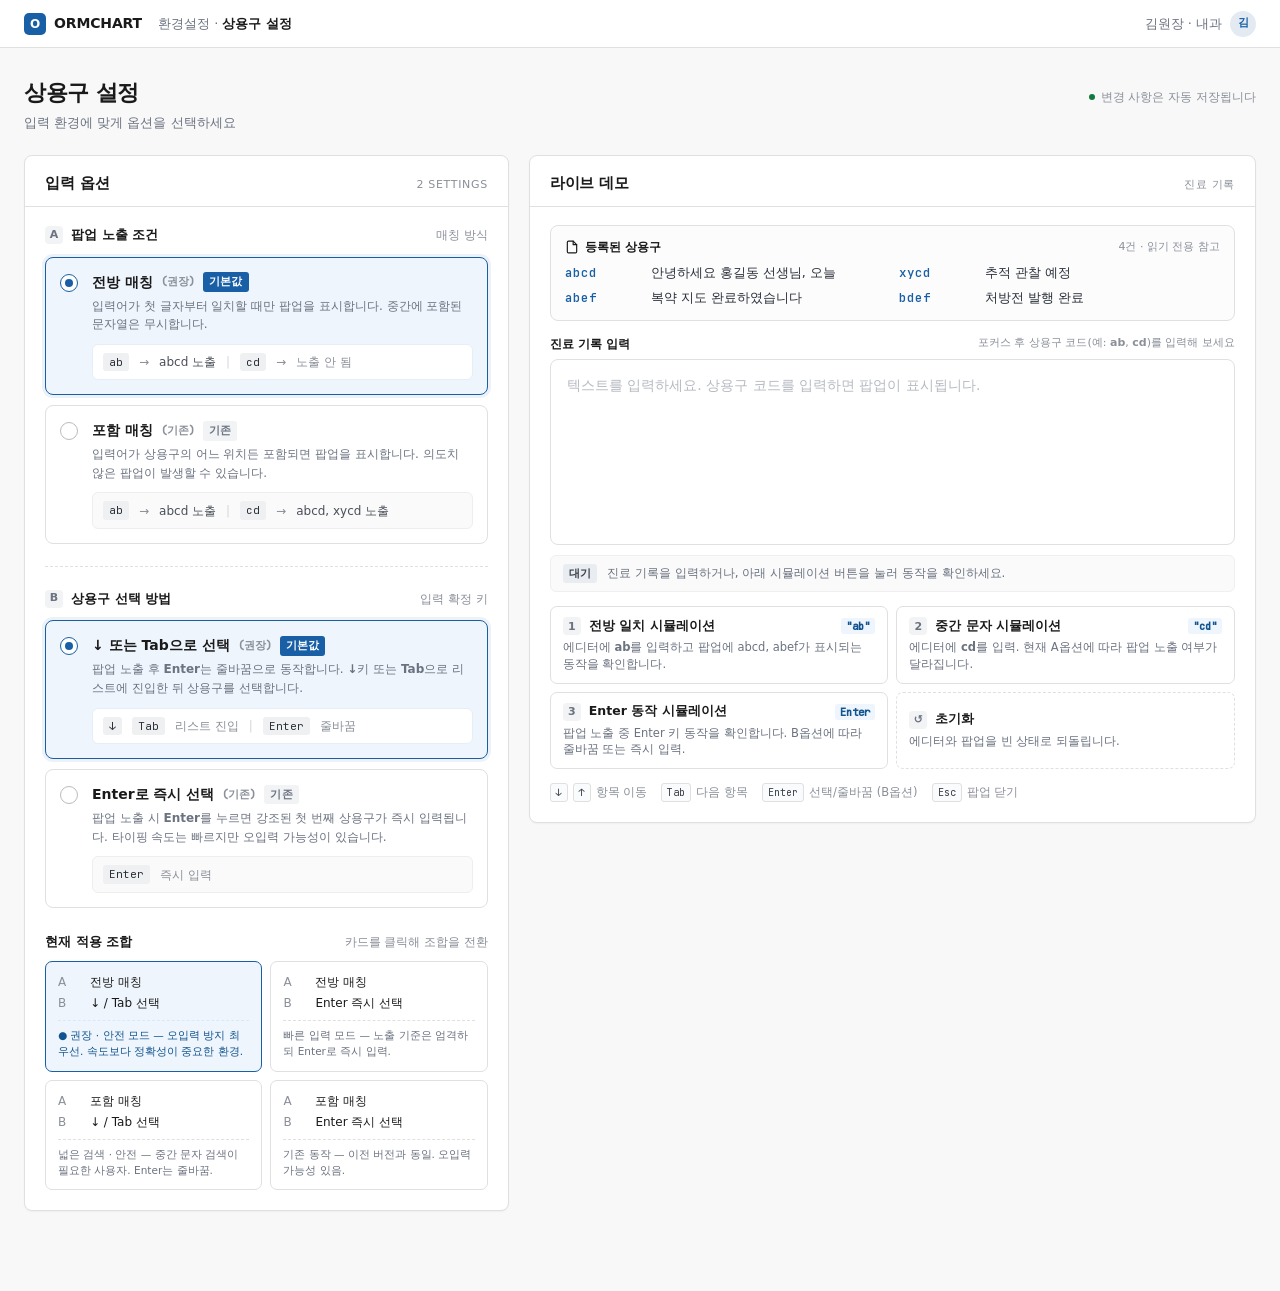
==== index.html @ 5c34e9b5 "Add files via upload" ====
<!DOCTYPE html>
<html>
<head>
  <meta charset="utf-8">
  <title>상용구 설정 · ORMCHART</title>
  <style>
    * { margin: 0; padding: 0; box-sizing: border-box; }
    body { background: #F8F8F8; display: flex; align-items: center; justify-content: center; min-height: 100vh; font-family: -apple-system, BlinkMacSystemFont, sans-serif; }
    #__bundler_loading { position: fixed; bottom: 20px; right: 20px; font: 13px/1.4 -apple-system, BlinkMacSystemFont, sans-serif; color: #666; background: #fff; padding: 8px 14px; border-radius: 8px; box-shadow: 0 1px 4px rgba(0,0,0,0.12); z-index: 10000; }
    #__bundler_thumbnail { position: fixed; inset: 0; width: 100%; height: 100%; display: flex; align-items: center; justify-content: center; background: #F8F8F8; z-index: 9999; }
    #__bundler_thumbnail svg { width: 100%; height: 100%; object-fit: contain; }
    #__bundler_placeholder { color: #999; font-size: 14px; }
  </style>
  <noscript>
    <style>#__bundler_loading { display: none; }</style>
    <div style="position:fixed;bottom:12px;left:12px;font:13px/1.4 -apple-system,BlinkMacSystemFont,sans-serif;color:#999;background:rgba(255,255,255,0.9);padding:6px 12px;border-radius:6px;box-shadow:0 1px 4px rgba(0,0,0,0.08);z-index:10000;">
      This page requires JavaScript to display.
    </div>
  </noscript>
</head>
<body>
  <div id="__bundler_thumbnail">
  <svg viewBox="0 0 1200 800" xmlns="http://www.w3.org/2000/svg">
    <rect width="1200" height="800" fill="#F8F8F8"></rect>
    <rect x="120" y="160" width="420" height="480" rx="16" fill="#FFFFFF" stroke="#E0E0E0" stroke-width="2"></rect>
    <rect x="160" y="210" width="340" height="52" rx="8" fill="#EEF5FC" stroke="#185FA5" stroke-width="2"></rect>
    <circle cx="190" cy="236" r="8" fill="#185FA5"></circle>
    <rect x="215" y="224" width="140" height="10" rx="4" fill="#185FA5"></rect>
    <rect x="215" y="244" width="220" height="8" rx="4" fill="#B6CFEA"></rect>
    <rect x="160" y="280" width="340" height="52" rx="8" fill="#FFFFFF" stroke="#E0E0E0" stroke-width="2"></rect>
    <circle cx="190" cy="306" r="8" fill="none" stroke="#BBBBBB" stroke-width="2"></circle>
    <rect x="215" y="294" width="140" height="10" rx="4" fill="#1A1A1A"></rect>
    <rect x="215" y="314" width="200" height="8" rx="4" fill="#CCCCCC"></rect>
    <rect x="160" y="380" width="340" height="52" rx="8" fill="#EEF5FC" stroke="#185FA5" stroke-width="2"></rect>
    <circle cx="190" cy="406" r="8" fill="#185FA5"></circle>
    <rect x="215" y="394" width="160" height="10" rx="4" fill="#185FA5"></rect>
    <rect x="215" y="414" width="220" height="8" rx="4" fill="#B6CFEA"></rect>
    <rect x="660" y="160" width="420" height="480" rx="16" fill="#FFFFFF" stroke="#E0E0E0" stroke-width="2"></rect>
    <rect x="700" y="210" width="340" height="180" rx="8" fill="#FCFCFD" stroke="#E0E0E0" stroke-width="2"></rect>
    <rect x="720" y="236" width="60" height="14" rx="3" fill="#185FA5"></rect>
    <rect x="720" y="262" width="80" height="14" rx="3" fill="#185FA5"></rect>
    <rect x="820" y="236" width="180" height="10" rx="3" fill="#2A2F38"></rect>
    <rect x="820" y="262" width="160" height="10" rx="3" fill="#2A2F38"></rect>
    <rect x="720" y="306" width="300" height="60" rx="6" fill="#FFFFFF" stroke="#E0E0E0"></rect>
    <rect x="730" y="320" width="40" height="12" rx="3" fill="#DBE9F7"></rect>
    <rect x="780" y="322" width="180" height="8" rx="3" fill="#2A2F38"></rect>
    <rect x="730" y="344" width="40" height="12" rx="3" fill="#EEF0F2"></rect>
    <rect x="780" y="346" width="160" height="8" rx="3" fill="#6B7280"></rect>
    <rect x="700" y="410" width="340" height="140" rx="8" fill="#FFFFFF" stroke="#185FA5" stroke-width="2"></rect>
    <rect x="720" y="436" width="220" height="10" rx="3" fill="#1A1A1A"></rect>
    <rect x="720" y="460" width="180" height="8" rx="3" fill="#6B7280"></rect>
    <text x="600" y="90" text-anchor="middle" font-family="sans-serif" font-size="34" font-weight="700" fill="#1A1A1A">상용구 설정</text>
    <text x="600" y="122" text-anchor="middle" font-family="sans-serif" font-size="18" fill="#6B7280">입력 환경에 맞게 옵션을 선택하세요</text>
  </svg>
</div>
  <div id="__bundler_loading">Unpacking...</div>

  <script>
    
document.addEventListener('DOMContentLoaded', async function() {
  const loading = document.getElementById('__bundler_loading');
  function setStatus(msg) { if (loading) loading.textContent = msg; }

  // Error sink persists across replaceWith since it's on window, not the DOM.
  window.addEventListener('error', function(e) {
    var p = document.body || document.documentElement;
    var d = document.getElementById('__bundler_err') || p.appendChild(document.createElement('div'));
    d.id = '__bundler_err';
    d.style.cssText = 'position:fixed;bottom:12px;left:12px;right:12px;font:12px/1.4 ui-monospace,monospace;background:#2a1215;color:#ff8a80;padding:10px 14px;border-radius:8px;border:1px solid #5c2b2e;z-index:99999;white-space:pre-wrap;max-height:40vh;overflow:auto';
    d.textContent = (d.textContent ? d.textContent + String.fromCharCode(10) : '') +
      '[bundle] ' + (e.message || e.type) +
      (e.filename ? ' (' + e.filename.slice(0, 60) + ':' + e.lineno + ')' : '');
  }, true);

  try {
    const manifestEl = document.querySelector('script[type="__bundler/manifest"]');
    const templateEl = document.querySelector('script[type="__bundler/template"]');
    if (!manifestEl || !templateEl) {
      setStatus('Error: missing bundle data');
      console.error('[bundler] Missing script tags — manifestEl:', !!manifestEl, 'templateEl:', !!templateEl);
      return;
    }

    const manifest = JSON.parse(manifestEl.textContent);
    let template = JSON.parse(templateEl.textContent);

    const uuids = Object.keys(manifest);
    setStatus('Unpacking ' + uuids.length + ' assets...');

    const blobUrls = {};
    await Promise.all(uuids.map(async (uuid) => {
      const entry = manifest[uuid];
      try {
        const binaryStr = atob(entry.data);
        const bytes = new Uint8Array(binaryStr.length);
        for (let i = 0; i < binaryStr.length; i++) bytes[i] = binaryStr.charCodeAt(i);

        let finalBytes = bytes;
        if (entry.compressed) {
          if (typeof DecompressionStream !== 'undefined') {
            const ds = new DecompressionStream('gzip');
            const writer = ds.writable.getWriter();
            const reader = ds.readable.getReader();
            writer.write(bytes);
            writer.close();
            const chunks = [];
            let totalLen = 0;
            while (true) {
              const { done, value } = await reader.read();
              if (done) break;
              chunks.push(value);
              totalLen += value.length;
            }
            finalBytes = new Uint8Array(totalLen);
            let offset = 0;
            for (const chunk of chunks) { finalBytes.set(chunk, offset); offset += chunk.length; }
          } else {
            console.warn('DecompressionStream not available, asset ' + uuid + ' may not render');
          }
        }

        blobUrls[uuid] = URL.createObjectURL(new Blob([finalBytes], { type: entry.mime }));
      } catch (err) {
        console.error('Failed to decode asset ' + uuid + ':', err);
        blobUrls[uuid] = URL.createObjectURL(new Blob([], { type: entry.mime }));
      }
    }));

    const extResEl = document.querySelector('script[type="__bundler/ext_resources"]');
    const extResources = extResEl ? JSON.parse(extResEl.textContent) : [];
    const resourceMap = {};
    for (const entry of extResources) {
      if (blobUrls[entry.uuid]) resourceMap[entry.id] = blobUrls[entry.uuid];
    }

    setStatus('Rendering...');
    for (const uuid of uuids) template = template.split(uuid).join(blobUrls[uuid]);

    // Strip integrity + crossorigin — blob URLs from a file:// document inherit
    // a null origin, so crossorigin forces a CORS fetch that SRI then rejects.
    // The manifest bytes are ours; SRI protects against CDN compromise, not this.
    template = template.replace(/\s+integrity="[^"]*"/gi, '').replace(/\s+crossorigin="[^"]*"/gi, '');

    const resourceScript = '<script>window.__resources = ' +
      JSON.stringify(resourceMap).split('</' + 'script>').join('<\\/' + 'script>') +
      ';</' + 'script>';
    // Inject after <head> so the DOCTYPE stays first; prepending the script
    // would push the parser into quirks mode. DOMParser always emits a <head>
    // (synthesizing one if the source HTML omitted it) but may carry
    // attributes through, so match the full opening tag. slice() rather than
    // replace() keeps us clear of $-pattern substitution in resourceScript.
    const headOpen = template.match(/<head[^>]*>/i);
    if (headOpen) {
      const i = headOpen.index + headOpen[0].length;
      template = template.slice(0, i) + resourceScript + template.slice(i);
    }

    // Parse the template and swap the root element. Scripts inserted via
    // DOMParser/replaceWith are inert per spec — re-create each with
    // createElement so they execute, awaiting onload for src scripts to
    // preserve ordering (React before ReactDOM before Babel before text/babel).
    const doc = new DOMParser().parseFromString(template, 'text/html');
    document.documentElement.replaceWith(doc.documentElement);
    const dead = Array.from(document.scripts);
    for (const old of dead) {
      const s = document.createElement('script');
      for (const a of old.attributes) s.setAttribute(a.name, a.value);
      s.textContent = old.textContent;
      // text/babel scripts with a src: fetch and inline. transformScriptTags
      // does XHR against the src, but blob:null/ from a file:// origin is
      // silently dropped. Inlining makes it a plain inline babel script,
      // which transformScriptTags handles unconditionally.
      if ((s.type === 'text/babel' || s.type === 'text/jsx') && s.src) {
        const r = await fetch(s.src);
        s.textContent = await r.text();
        s.removeAttribute('src');
      }
      const p = s.src ? new Promise(function(r) { s.onload = s.onerror = r; }) : null;
      old.replaceWith(s);
      if (p) await p;
    }
    // Babel standalone auto-transforms type=text/babel on DOMContentLoaded,
    // which fired before we swapped the document. Trigger manually if present.
    if (window.Babel && typeof window.Babel.transformScriptTags === 'function') {
      window.Babel.transformScriptTags();
    }
  } catch (err) {
    setStatus('Error unpacking: ' + err.message);
    console.error('Bundle unpack error:', err);
  }
});

  </script>

  <script type="__bundler/manifest">
{"63b4c13f-d3e3-4afd-9c9d-a33db15486bd":{"mime":"font/woff2","compressed":false,"data":"d09GMgABAAAAAAaAABIAAAAADMwAAAYdAAEAAAAAAAAAAAAAAAAAAAAAAAAAAAAAGhwbHhwoBmA/U1RBVIEgJx4AdC9MEQgKhGSEAAsgADCDOgE2AiQDOgQgBYdGB4EUGw8LIxEmZHIexT8PYyJTH6s540K0vrtCWaIRpUzRCqKVgSh/33L3iSgiBkN7EeGRTTw85UW9X5WkwZF7tJBx0g3Cac+S8lfO/UPNN4h5WrZiW1TT4nbixDB3vt1UJciEG0hoUc5XuE5OKAqYvtaSRANO3rv/tVb/oBJpOuAlQEikTDqxv3uuFVOLvC6aVeM2NBS8cplGyFpZ1RkosWs55KTlc8eza3siAl1ACKUQAiHQNt10sd4GuaWgrYCaBYG2BSwg+XhrehjdJgND8D69SDvFvJJ0SaoENkV7xx5CYy2QaJlypoYnsMkAPC/FV/nf/18l/xv+I3HLBzdAWiC9jZFSCE0J41WYJ514oKBNBfgC5g2oGAkHKYX4m64rCymGIJCRooirSE8jQTTyiPQ9eWRhKi992skqVhXL+JV4UY6QEupjD/kvCxDK5z0YGrfsUuYfjQABEjLGywLjFfYCxhrKkp6RtW15IVJxX/GqZtFR9xYv+VOTr9mDrLim6l1byfqVJkoNXD8wlMSObPvNzPMA8Z3LC1Fgye9EyU1t3ajeKV/0ouFvFf28Uc0aAFTMxI2vwyuYB/LI0nGFPCarIoFtH26NnJutwaDVGtvSGVcYdspesU+v3O/QbmfPzu7tHdrb7drZ4XZNXOZIT22Xzs43p62V1+jtlPa+RKF29nemThriq+VTHyptQ6/tohdnqz1JbrycqAhyXp5FwA7W7VX2SKwGSG1E8pK76a3obHdqBHfonTUF3dXlucvtvs1Ut/Riq65Z+8UuZplnbnU/fatmyRfuLTahevtXfMialNlPz9X/YX3InZN1V/ntv2xl9fH+Gb86qqYJLNra50g5J2upIRzN0xyo0D3qQtfKj1t9XaT8rESJ6ybu9LkNJawTt6qkiGNea49QPzW14hy0e31NVBe27G5oFYUxg8LWJGts5vWrF0paN+m3r3OTKE3cKtUl/f/Q7mGP2k5J586AC0sfsZ/fJqmhuexCb91FDp6iZVMw9iWPzIoCKsOr9vYZLLghRbwLVBcQqPRmiqA+W6WAF7VYHpYhLZAfRTC38fLpba1zkz3/fkJgOQOwAphoujlWtLr9iCy7Y75/D3hxLRCa5o4YDnxx12XKnZdW8xwffa+T/9X0zlV0njyBweD9owcOHTh2n2FAHud8JQFzrt7/+PFb/z9+gWrZar9mPtORGfJlWLMw08XUJbNw2BcFN+w8BazvOcvp4+Mp5iNjx1grXfjjDbHQaFsg8w865aWZ4azb//nbiNW3z4b6lWXDvMxevjRbMMxufnvrnJ7/1lsG0vtsanX9+SbPe/OT9sQyyFJH9kETE422CTL/oF3y9OVK9Wbrjx9/R6z//fyuo5Ut5m+n812WtPPX1f3j+dVpxvMf596UQ+OTJw8cE9QsU6n8/++JyywnhmlHJyTGRcv8uMT4qDEJzQr540cu0xiSTHmWWpVIKad0lsb3l+Z/vrOp/vwBvcnwHyCQVlAf85sVNRjFf9NWy18C3rm8vQl45/bFz16aW+emiPwoKgkEn2Z12skn6P/wOYSJ9u20WvUMBf5uUN0zHgEAfC7Aq05gYJ5slpyeTTp6nK8bR9HC08mZwDA9FZj043fMVosnsbBYXIGlqXEcVhaJTRL7VojxmYJuNLHQj9+x1PUvVpp+xYaxPsaO5dyLXcs4DXuWsAX2rWQiDnS1/[base64]/MIvgz1kYfbtt2aVWaAAAAAA="},"518e0e9b-a124-43c9-b98e-48dc7c0ccdcc":{"mime":"font/woff2","compressed":false,"data":"d09GMgABAAAAACK8ABIAAAAARmAAACJTAAEAAAAAAAAAAAAAAAAAAAAAAAAAAAAAGoE1G4JgHIFaBmA/U1RBVIEgJx4AgkwvTBEICrporgMLggoAMKw6ATYCJAOEBAQgBYdGB4kHG7Q9RQdy2DiAAS7vZkS1alhU/18T1IqxA6flgFcrUbKj5VbNnlXLwaeDwbp1QnuC56gjzYrVYUfM09q5suLaHUkQV50dVYOIj26jU47IlZS6HX26O7S6VQJNqV6RcRcvsUAQII6oCK8Iu2mJiGj0lbNNfv915sno33zICElmoYK1snoO9x4ZgoQycWQEkjCsiF3igH/+3aw/UUIgZoRc8CIaKNsy7I6Id8U6+0QMmicmH98m2lGjQsWg7fC4rX/GRXlV6hVOVBAYeQzG3oA5QhhREzZSDsy8ai/KX1lexQ/5fdfe77h/t2zmAwnMQNS8XJNTe71y53BmES9PtGhcdjddmYF5Hvnplektv8fZF9WsH3X2PpAUWbLj5IgLgGPnKbJze4ety/rXAlKO0AEFDOJ5270/ol1gXWCBR5AATa2Byydp0/756aEcCuM5BMYhlMWoWVg4td0VrEW873we4D6NuDiaDTigbNtFBA01zRucdKtyYsbau/Ylw818WV/15quCBtElSPDFNq1gu4PrCh3/MpoYAQSwsw76HuYAm+/vVdX1P0E4ga5gKphK+cI7pGsY08qWYSxrnz7wBZKfn7QAUHJA0XQIi76AKhdQ8l3pcEVabVO+qBTbaVJKLWMrU+3rlnFM5vD81z3j5r+Di4FRsw+auZu0mKdlKUaQMGUyVONOtki2UuHREIwdOn6N/8daxcfsuGwuatyWeAwS/gwJkdjWvc6rQxDIip5TBBqvgGEfo3k41TziVqCQURGjeeJomYwOU85jm4boTuboAdboYY7oce7oWUH6BOQ8ntYQfVacvgoY0dfqpO+CXMAEMVsE4p6jwRAtBMjDAsYwo7OnQYAkVH73x/BEilZ+blxNESQAvZluhQoTgXIeUkRVxjGF8DLSwUESHtwWNyzRJAk/[base64]/XQrt3NkLBbDjrxUAhqhKs4FmW58BDoVsfRjr5wUbvADuEpLxcA3+InD9OYUneed/t3RYLicB6caBoZ2AA0QPSbb8Ld9LNwoAP4UV0fShXsyLIFJsKsoELhEAFwAyiX08YjfBmpGPiKIvOjM4Ga/[base64]/ZmXqMWpSfEZjbLIXB2itDYzSd/[base64]/YinG4ORL87FBYMTLXVopGhcgEZEIKcLXGWutmZpar5GrCYnhDLpnbWW/[base64]/FgCDu3DCtcQlJxIOaPQWKyljgchl+QISGb2EaiH9jpyGspB/[base64]/9MkIxnJSJaMQtolPeoAty1C/EUnxj7AJY+EkgODAAQvrI5icbygXFvfi4X0tf0GbIu0p4CRIdjfHrI3z/X73HO6eL27LHWKKAMsBUneUgLe9OJkYmknZQUgwhigEYGI+xPJZCSHkQqM+J2qKEynyVaRrPmF3zs/jGYvUJZBq/p9C6NYzjyJkcDYb/UQzT7bXeBsZ8SW85hElsARD1spNNNsJ3WnCQpwe8JuNsu9DWkX3aIPxuPzdECFDrRtfWDYbO7eXEQmwgz/55si4N4a7Xt1tE7y1ucvHDjtxbqv/pdOFxf7q/4fBPHkeGsihFZY7OXM9L0TxdU+DJfX8VLjZmbQQJNaHW01DDq6taReqYR6bQ9odMioTMFBK6mIzCMhSR6VRyCLEySGkRC34WTA948KZwk5x6NgHO91284LXcICmxsEkdWMadjLUMwYAw46h1SH3FtGfGBoB3u66lkjRROE8IzPP+GeNHFfbxcINHJXNt6liT/Lvd6ffsj1jucbzGG37foTpVLiv4/vHevOBSeJqJZJnZOz6q5GvruRmlQ/oX1cm2wSqHVITobWUkYjnP4aw7TBEnMmyGA4iVvx1IlpDTsMPgjg9V0JhYonoSo6/aea9olW78MoWo9TNdg+UHboeok6NI1VWw1GA6VXi6rhq/FS6zymwYIp/LwURjuywJOoCB2mJdSoWAKPJ5bQ85xNVp06lJSBzasV95h7ZDvIPGp7P72q9eN1CGtF1rV/nHg/[base64]/XOX3cSEWE9bCtT6SN4TYD/wGjHMA7DEnAk6MQiJ/UTqxLTkDuNZA/4tx2ZmzTG4aZMn3sjfZRDVMTKN0WPB58zJG7yz9/fRbUZimAjqlWpoxofxDyzI8WlOLJ9uY8NQVKnUClZc/Wj/FGaag6asEYZDnLzldjb0XzYtv4QsX3u/ZUpwGmOj7VF/HLTcX/T85KXxoexhdfnhbNNDmeen/BKyXc9kj9Gab/q7nwFff818eJQYX+uJvm4wvM70eGJFozyFw27dZ33UlYAg4meiel19uJnS+yBmvA8cw4fczm1718v7noofRPPEqPie+caZvqLxzzfvokaZoS1D2k/+fvQ3hU+DOaoL6Oe39MW4tLHSZDdV1Ru5nvj67kiLT+y3+8WtPlDsmNISXUDLep16vclRo8WclJF1h/QWm1pD63C9xaRhcXVdEjVlBvgQWulwVIXoSKur/ZhBG21UgzEM3CzIZwroBZ+39mao7DEX0vO/aAVtE2eJEAcInz/dmmO3vTf+A7qOHfSDEN66/1e5ug38dPrVj4rjG5Jv/YPQZ3e1J+PjR8Gy9ujr5GjYMAZlXJ0Cp7wUXqeQcXDMgIZZOU559v1efuxY1VjFEb4PcR6pGKs6RiDga9lvU+PlTzW3Rf8cW92yh8KkH+1vY3Pglj20Ncfu+GQHu8P2GdhBjk4c7hqmhzuHPTkwbQ89kXPt7txNOZ4GSj4BGyffcVfN8PvKd60GoY4n2k/GlSoeEqqozEzuc+3CaFqn88+B7QLvuzLkvizKCNda5Uq+R5JgGL2iirpVqaA8mE6GhY4K5Q4FqtyurBBzOW8O7LJmLTo5nsxEIh0d8FK9VMBLD+1ZW3iMx+WsIeLUCV4R9KKFDgw/Y0QHRH6d1eep6a3pV2kdShxInLfqkJvLepGbEF3odfIyeZRZTR7hAe1icdwYA2v7v3Z/vRYn7vEjF2cJlONQMORA/hmJI2SDUYurdC1Qvx6LNDgQjazyoJGTySOkFcq5+U0Hr3w3Owln7/+2ejxQ4426daxQf7xSc9vrKvBuTQ+lgrc4nZ6cB3NuDQWTDoZNBduDbMpZW3VY1a46XJW/lGDktAHOtmWsBmUkpoBf5cZUnTuUvZu3FN7qTBSmNdYA6fV4SvmZYmHVh8ae9NUQY2igToKDvBNrbU/+9W5v98AQO+TycCwsOhs4DI2BaEucMcr4iBw6tXozZGBKa+dRJvK5BiH4zh+xm1fWmoiJlNeMWRNu9kbHTVILUm6R3uQYrpwgSP6R/yyYqNjplp1TV5XxvYL6zolRMUguAHPHeS8a7WAfvp4h7JPrH3ix4M8RKgZStixsmRLgv1f+cGi29tz3/paJPcVs4s/G2qG1xvifkOwNNFse51edrJbImsqEtfI+R3f130kL7itFhQdC/G1NTieKeQQio0T236dIodCwHbc0+OpACPyiEgm94vMPX7d4H7CzPv8IngX2AnfH+fSL475pmTt+CS/CJcesakENCBzlb0DYc2+Tt3VmeQMtw8Ah6K8580SpVFq0t+t0PxLwifMy+Q0F0cKYho+rivM326fTB0LAXrp6ewxhv786s0/fKo/l3NV/weZW5eiYc+RjIF5fjDY1cAcjzVn+WWZfzkYOco8rjz5b+9fnm9CoP6iH5i0YYeYTIowY+OKXn7fRggvgRFf3MPuw3KTVV95/d1GCdEQPYT/65D9OyFBlp853nafPd573IKMaxJXrzFHAkwGkHtYYgqe7C9gjd0eyYRfTEAnf5bpb0SwWNyvuBh+ODTGXj7yZv0aPq3fmXjAM3iPiUL2mXc4JiWrEyvuk0vuUG+nZrIuAXf6shZ8XELsXjXS91cyV5nqjA/nzYExqgEHHSKicfRt4RraPWEb0XbRBONiW2dtnn7bqBTsFQm/TQ+Nwnm+78dlXNcsJS95h3hHammsr1IZPrcc7V/z5yJIKkVlCiuo/kiTLLxuH3zvNobCP9T1oe5DJ5NXbMIMnlgqqWBGGEyoNYSaWs1rQ0XhPxO4J/nwy7bketNW6w5Q1FK69bA9FLGbkXsllyb1I2cHx+TgIWifPfrfLR7iydZFvEfZ43/pj6eIDLx1A94qq9oLV1yfLbqsDp2EtQqXBq36AnI3zsb77bfczmdkCaKPMHj4VnJ9yh1HwjO981zvdOMMSnqtcOXv2i9Sj0vYeNWMkdMOcMuGcuS/uqBJmJJclGWFFaHw0oS1F9Ly/5N1F05yz/tKPg4UrJctKSpeXlCwvjeG/Zx7IH13miop72TL38F3g/4XMzljzTpDfQwecsKb8/0x2evleiPMFsi/IKpjMjVaqnKr40oe3x+RLAzIAHUIlyYMGhXCbBK6ARk0kGH0o0HZHhXBaBbEWpD+LADlkARB8LEgETqCYQMKuOhOfBZ4xImGn0BH8TOIKh0e9q8UUo+wdICjCabtNlrJn5RoQ0ykzqC03FEI0LYQQaltAmKlFUI/2ToEI7xC0+FC88yE15H4Z0Z1Zz9mTNCgylYrHou+wGCcxCyJhNY2rwh7wE6IQX4fP0j9AAMoJ0QqYywYrR/R74NT5RoB/EOZyAWioOzCDF41CFZTTfsZF3sYyS19JWFle1FcJ0A5WN1jBhubmEEKCjxIk4BJ+eIr0V5XGNoUs+NFTQniGpcBDSaHqYvIypplGgkITyhIY6sPJiuRnmKZGkPpSTgmU+olwSP//[base64]/utdz63XltN3w77+Dd9Q4QDIkGdMqIZ+OSdVE5SaLrOBBscCDv25sCENJ/vt28f/MxTUkCcRzveU8JHSiY65gpjISpp+ESCaT123PxfhhlIjZCGlUSmyyeUL53ncszdXOZHrmlZNhFmYzFBbW7qPb1oW2j1OXWqUzEFomju7xqQOEZkdbQje2DKD84PzimJ6nI+KB0ZoCPa76pslrgQvpUWiKBK6/XH++vQ0/8Y/f6E9GXclK6enG11ObA5c7oNs8E+cyxqBf/Bv72bIQyxaCFsySzJ4I9syRXEvL0ZCKfWYGQK3a/WnWYTwAjjcJ8CJ6IpdigeeAK3+fz0F4RoQ7k8KZwLQHNFYX/ofcYjU08mdyV4z1T39+a5s7dNqT4HQ9a0WS7AZJ58tMvWt12C/sfO53Gz4/qsHNSG1nIBb0SlmaVgbn/Yi7EB0Uud9by4TJbKbFy/BKqLzmshzX2QWycqqtR1ubii6+PiWOfRHzq1StqYFyOL4xGXhbN6wIN1JWZyR95dJ4HuSq4luRKQtpcxOZCY2k0coVpqA19cqgFyoLL880SeDKduyeENmanCq4TCPppv8dPvSqEeIn9UfU2GTNOtUQyIgZFXz8SbZIdMjcPUIqIj/OPuaj+ZoBxTVsPaS1gfTb/aT+u/idZ1A1IfsoTWk6N1BqjjdpIB3TqT416tV7/azF0JG9teCx5JBPSZJNJebgxZd+HtSu0BfBCPcTMbYWu9/mNf07ihfbBdRSVSq/Hym4W9UMo5JC+HJBO9FgNOCE0ZZvZDENih6+x9kgTcLhgZ5MubSegwNedoeLfKuOCbxy3EhFSjQwdrEAC5zq8CP3LFhFqyfNwMjnmeKB4yO0N6zblJNEyPqyzjTr0o5ExhkLLEGtaQM604TQFC9qpSHEpgQRPFAbay3pf/yNogABF/MCVyRZ1zWhSPhlPearReRL8Jz9I9ItwZ7u9LIlKAq1Js8JA7+8YgvQRT8j3m9lF0jOHcOq5U+3j5lnFYWawzhlhqJ2KRxN9qVPpyimd0yYbLDxSo5gSicc1Wu2H5VHxeR/n4kys+IbhDKm2S5fAq69GWM//[base64]/ejyYujcsJ4nrJWqxayuU4m893Lr/Zv9YfusGc6aCSl7YFqTT9e7aPCBvBy/mH8bM52llC1bYkiLgePm4DaIYZtfedyS4Zm7uiFoslORVMnpp9YmObObKSam/Yg7upOUFsio5P1cB1DyN06KWN2OpjDVTLQpUKNuGpGr7Z/ZvFICW7wJKn9HJJlacDviDqx5oxAvZ9k5KebXsVYdnJXy5uffPe9Bx9dN2rJGwsxn1AmrUWb/J3wNfZBviAG856ohVsM36P4Nz+UefUlLQVdtO7x5bXi0iumfG8lA0G+S4Y0qxf+n7NIQJW6tYfftntva5HI4UxN/tYyNcUk3WrelxXNNHXltbrghVjBxoJhExubj8bDYJ5JIrKLpDmUG8nC+jlbfvL/A9Y6Olo8AzOubZgW+7gY/0DJQsCgINYj8UrM37SOzyrshJmcMQvIEL3EOpIhOZoN8T0s/n3LUQtaOTKKPgVHZiZ1quzc7dyf7nuiEHVMGszWbHBWf8grg/yP2AkTbgTCSvq/[base64]/EYheEkMVLGC5eNLISeluMy9H+Yxhr93xALqGgfefaql5lWsdn06O3ANpj99AcLOozSAZWBX/r9vrLs+R9KR/a8ZnGspdhDuYGZmGfOh1IAq9GC6G1ijiH5svdutAm9fZ32BPxPLT44ce3CGI/[base64]/exL2LWbNFMG8TLv2a3SkQs1IkSeHZrnvh6JQ+vAKbc9NOJl4w5sboKwt24U2aiiMTB3hEw5Qt4jXMj+/udUS6Bf4kbOr2NJwabr2tRC/B96YSxtFzHs8fmOBCtbQ5x163ZdRc6InkT3k9AempF3w5gS3qNB2jjEyQG67jYUlcUSSaXxb6RDo5Lk9lzfaXUdSq42Cy/hqCfGkfd941U9elskIpGomsKlmVAOkuvuFa7719pxvtGQW1HBox1u5CbcRN/ZE65m7X6W2PEe9hPnzX2kpFsoOXL5Jro1CMQ1qyuyqbHu7EmvrMhKBNONRadRqUm7jkI8gCj2TJk5mjudyYqmqOjBxkL7zdjE5EZfCcoy7kcYVUEZ8VJycnSO4T7Ugo1+vwxP46M1eYJxt5E3hT34y99qbwzhTDB6+oP/FrZGrqzPC3hFRekwHwwFpSFRFatUL1z1wJ3uYaHocMltUzGuUKLUd3AMIyuy/6G3lMIm9dPRw/FZ4xSjsU9nllpJJ+gfRcU5iiNWxwJfD/7+6PnsH5ulWXDYp/f6t4JrxTY7LjeSL1CnAXg+fJGwOf8fgl8Ct6OdPG0FY0RiQvRJRINrZ+WhabJ+pCja7IIpiwNlBWmPqEXq2oNYQvmHdF3MctmkFk0DkJ1JGfCSNyuOiYplCR/Dwk8gT3VXwSZV5DPJ7/1T30uSZan7gCxNMEw2m9zNdVWFe8Nhsb1Tdk22BJWHicmQPIITQ6RT7TXISEuZpW7cM78CY6GSTOEZI5k6GApTAdbB7scdNi5NaaMosvpOumwFgo1AIvVP/OmiLKsnbFwST/E8elw2JpHb+JBxHLJBgkqDPpxx1EEGXM0v863Z4+sjemwLU9W5siuuxQV/3IUZNBku8M6aq2JHUSKVVDWtoqyI/RlG9ZDHVftEgcUQtKcbYiogVR8KSk2mpnSAdMqszTw5Kj0tTnY7qQ5Am1bP2eavjUGooWs2HAk8gQTst61VnRwXRWzihuAis2bqjJir+h1s/xa67rWx3T4XBhWzDOjL1waZH5ZFA82ZOvapVI6zxiUn4iA7ZOiKYtdJXI/SKy4OsYcyCBO4hJzqjv/A5bCD30gqmTqqSljWzH+sa7Nbq+AKYwE1M2KhUlA/xbu8niZThTWSuCyrDJ58Uh4sTfeRtvKO/QxAxdM9p3ucmeVw+Dp32rAPzkWiiHQcPjHlDK9xhxfLgODfpQKtgAEOVDscP2eh2HUSLd+C5IorxShrZrPrth1Bdph0WZ52wJ08l3bsnaOHc0HGfTKhwuv4jsePECxUiyaGaM0nxoMVpdj1eGZwWM9pHVDexqFfhFgJIn20Is9UazRrCC++g4Efc4C1c/WrP0PN/oZ8J8RGGNEw4zVs6GxJGR9DmupqcfBmbTj5qpCHGWCSPijL5YJiK1Oimcn1jYUFUSTGsOiIevUzM9QKI0WImQOIAVeyvX8w0Yonv+UoqCeX5AP25owuE7AbsGF8uh5IEug9L4X+UUy7oRyuPPCAAVbr+68HjXCY7jUEcQ/A88ccxB7Qs84j/A7D5tDzALzgACqt3+5v2tQtqSk/FeRRVHdXEKxvFYUIBHPJEmRADGGwi0GgQQ1CgIflI+GwdlGd47SGmwEWikmYCkqRFcMwJ2xHl+NoKKiZEFCBMGeTyBGPjZz0/9sGZIYRkQZvONNYAKADDYAclAIuvOExXAq5WSByuRjAQrDnOJJELnoIGATQbXOE4yhy47hhFsI+AAA46A4NPPJKAXa5xFNOTiT/4hDgoC4FtBR6CDNPuqcoY7jA3H4AbpajlMAIF5nA4bWUIGjlBwmSQj6aoAjl9QmaXA5sxNOIujkMIFhMiNRoYlR1LIMEDQwLCR/IzicCUPd4IgiuwQQHJY4EDyPmUQEiOxIRkwHGa9EkpplF5zRro4wEq1ReJbWLxdpmHWq1MNwi7YmZ9baQvEBqed+RkMyXpWyhVkqvjIwuTfLgpmmljcVhtWM0WFAvBFjmh0ZY5yNWdasOWhJtogmhmZJ2ZtFqHbRRaEuNpjcvpxPFjmzReKg/p+0iZKpLoaqdynQxGtqWTrZh6cIqFItnFgkzHywvuUlq9EKrvg3DNgQtk9LCUt4SUkuBusBon2i2gSWUi1CXjbXfHpE7dKG9i2kZcaFL/MQSjj0siYnDK2lwV4V8iv37vwcFEPzXQUC2wzJACkL4g3mn6k+UnIoaFl8ptI9lxNPD7xVT/D8HUZIVVdMN07IdSVZUTTdMK2SHHRSJxuKJZCo9lMnm8oViqVypurX6cOORkdHmltajj23dhsZgcXgCkUSmUGl0BpPF5nB5fIFQJJZIZXKFUqUO+6fV6Q1Gk9liTfR77YU3XvBd/pdUIMHOyoShBK2SomWLlHhrlSpH2mjjerUbxDA0ugkDygRPQkrJGqd6kVSjjgHNBS6krjewhS3EMJSwVULKmvIESVKVI220cb3arUQwNLoJQ5UJnoSUkjVOWthSjbob20ZyKRdSN7osOfBGp/zbeWfb5Sv2IZTse/ye/d7w+gv/rv08vPufXPP/uL/xRy/vzPXhAAAA"},"7a36978f-93da-494f-966f-19103ea766ac":{"mime":"font/woff2","compressed":false,"data":"d09GMgABAAAAABqQABIAAAAANggAABopAAEAAAAAAAAAAAAAAAAAAAAAAAAAAAAAGnwbHhyBWgZgP1NUQVSBICceAIFiL0wRCAqrfKMTC4FmADCgXAE2AiQDg0QEIAWHRgeHQRt7L1UHctg4AONHDw/J/98StCEx8OvQuaoS6nSKOb1TAFiw0Fg4OrHmUFx9lE0RHuCAwNZTYLzu0qIYrA2BIRRRhOaLtZ08a/sp9zYCdQA8KAuMM8JgShJLBIph0a9CVKNU5Kz3C6kz9f9u+04Z3maEJLM+PW3a+3+XBRaLKxEnQkSEEoEu1rSppBKruKauuYp7ciJWOcmUo7nhJS8iHiFtjmq7+WH3ih3OVZkJbJviPSALIQK9R2ufHSCVMDwf3t6dTUbxJMCBZZzEHGDq/dW5+BuhCCwAyNGp7Qbfqz4neKAyTZqkGLqcOXD2yAf6S9CXBKjiYHe7/6RBBJEETaIBSYQfAEpOU/IgUnwldDH6e5eQmMaEF7GNOjhvxlN4rPb8O1d9ZTAkFFEhK06K6oYYy9vXX9FcKceGqruiyWE2JCclRgHFyIg66EQRUWcsdUzg/vg/[base64]/xZSacW2eDz4yws0e48wXgakYTRmcfIB1YrQBABIopChcNDhxSYyuFQkBLWkYEOfEiH46rVhq7LKIALoAY4AKU0Ks0VTuMAWkyBeci7es/AJwGQrmlb3Lc4DphegAkC3/[base64]/zI5Ml2clsFATKRG6KH58X8xmxb/ETWNKnEi1mJc0GHjAI59LSCo5OiguksFii5rWQpm/XVwm8ie9xZem6I/Q1gp2pK/I1abEITR5Ss19NLEoO76Wx09wvmZNKVNVXSw/OGpmMb8QOAYU9pD5sV4kxzv6ml4HFn6ro29zZQiJisz9xWJR51jr3UvNNN+d6mPmq+y1f8W0GXFeSQJAKZ8Uj0r8nP1NIjgGwjm28qPTfU/iavBDGTrMspK+0JYjONRSmPSRxEF0rKO7LGjw2tUT3knQ3TlKH6Y5XFdvJaBwFGNrdlSWMmBj1xE5tpM6nOcx/j9qJIhkuDeV1spps0ot+0oPB8rgMJIsqOQKV3N0zzQ3V2d+6HwBAdFrHnTO9PaPgz84cgK35rIKzTrwqvJk6i3nopC/XZBflAofAzhJVgLJnfCQ1jbvzldHZqrr3BZ/4KBvv21tV9cmGF8b4UIGg19Piga95n0h9qnnje+IdOFjoM/Pp8IfclGMivV/xKw0GoVWZMeujlo497y7bCxwlNQ0SsMvqH511Qr11f3UjTLZ5RoKxnfn5SvqQppumAUNAVWIdYQtc/2tsG3/nF5shtVeBjHOe4ejr8wC668QvNTa7106oNf0Tq+S2dl4wXjNIYguaICF1TQVF8gjrTrrYNme6SvKgeBo/sbqDWybhnp0d9QUN4beOFQ7jmIRlavgwsle5NI0W0+0WPUaWQ55EIF914AeoD+zzGEdRfgp0FgjTcdkKXBuulJjfQyKjucsrxdrXWqUfpOtAHWz1Mj6CIeIe3cT9spO5Tq6xQS73Js8KyNdNJjl/68DBgmK+eqolt7QYb+rqJfVUuwHxE2LCpSgETT029ZWyhZ+dbloQAVP+PSg8AzYXu8ee7TXGPfXqJyFOc1n5hj/UzZ8oH/h/WPY9Wt61qx5alc0tKY5bVxYTqEMdtP6Idr5ukppispDLqwcJumSGOo0jeA5p6dlYqPgrvs3RAhf4dvULqV6nCfXO6r3Ro1p+fslo/J3Ng1j8Xab2rU/vfab04YfB1fZoroLJnTMXXR2bHk/+Wlfw0pscojR7UKh3FD9Xu6vm7e+awQeIOUXvCMAg94z5r8xhYSnUhlxi26U/b3AeUC70EK6T51mjMoxkWcxuT1UhcmqUxbwVagpjhDC4aoKxqGdHA3POzPiDB+4zynfp118+Onnx2RnEKYTMJz8b/83/0P+lvzwdLn7TfHDxk6+vTFguZxUd1vBpws/HJ2MEHP9fiVmQXHTX5B9gdP77tLos6/dTd/[base64]/UnaDD/Rr9w3prW2gNL+LI2LL9ABNUZRfj4qiZqz+tP3UQt7NUf7ACtHo0A02rfKqLS/Z3/N7k8UscTCkBup/TJjq1zrLnbaGf1H1DnChUx7seMd3Zog79Qp2byjh/ZULTu4k6JpvKLdTYMdwK3bOW8GhKmoXNFIS5iGdJ9pe8dDMYdqzGN7g7lGwkW57tBO6IxtdDJq219vlX22y9il5MqRPHb7AWWxvGT8TF9KK8iAx8QXYhFSVFIxfkfs6A6djd7ETHixHiL09UFITqW14psqYQ5/oJevxxbmKmYcqyTlGgsFzEBif/r9VSKoMP9fGroeY9vT3XTgkESGi5d/Conq3+3x+H8TpH020J0tRTxmm+/qoxKjv9gxfVODK/yVF5zVpJ09ZJ0hrbCMzXXg2PeDW4IBBYoL0aEf5qUAEo4uLsTfU0JtQYyK78kBAOaNWFMFbqFS+39T02QjP76D6eC/+O3V3YF88vXdQXDYcfGWK7orUMFJwIcqbBdN7ZtadcYJUrhb2HnAqKy9jUWeG14ZPLi6RBRbKZgmxmTfIppgE+MKutDRMW0rxpVLtrWoutmRATXiQG8e7EeUiSoqLckykXxColWf7D8ulR1QpsiS9ZtMQIS8/qg04Naph7oh6alz5lD/bjuuuRq6/52c/v66tHr4b5WI/QBBUqiIjC1dZqb0OfE/ojsTiQTGgaw+8GfVhS6NLxZ2U34Mb+leuTq6O8rVpiWkcorYhCOovalXYyRxQlR5ItXp9ua/fBzcCdrRT8YuDml8IrXc24nM8vyy6YWgOWYx45MduNEGpHoha5OifSLkRFrZTGEyf2m7R19PtoYNLoH5CdbQDDg2Usye1EGfGDXA1anCaKkDF8Vk6+Cv3O1/BX79gEDLfWyLW5z3Qjx2sTjtXYZl4oGWNimm2pTFm8igteNzC9pDpraHfqn+ivFeQohyqAHjveb1jPdaoOooby/nCdU888aFE33bmT/S+DGejBSHtkCJBrDGoGfL/084zSQAoZfjXdO3GvNNOoFwbR3WpVS7c/578oHibz85OF3SstRUQlr7F1V5pr7xZuwcyUnOIsLquYzjvmodnc78LGloWouhE3Kz/2aIj2jSsN/vTFyMrLEpw+fYmoob4XGvZArX4QFnoPO7fUpMyYnoJ905XD0gI7AwP2B7hkIvJIsjNq/TzfQF+/IF/fIL8m/H/1WsHzTXi7UVHw7FtZpy+01FCTVxJmD1+mCivJk0Y8m6V/[base64]/1FzFfm9OmaIh0qQgwAfjmvMO0C/ibVA/oOCGrQ1gfTjBFfT5LVT8j1BDEU4lsWr6ltsScw9yP/wu9WFnb+ZGLImADSMUsr70YjU0NgYTNUuCaLr8w8MjYWQd/2gyVKdSgppUjOOI05qzYKSHtWc1JqFRQRpcwRKRpd/cffNqbRZvpuwZGr3q+Pvt/frdOKx65HHZi0m9/x+rBQEAJny/0HsA/TuKrjxEaSCoNk4C3AAV/A9AZGTSJJDqju6i7u5+3qi3/Qd9CKlEupLg2kEjaN9sTGQcUxhFivpZAu7OM1FrnOXx/xJnRkvJpAJZ+KYFCaLKbRcnSNc5TVfj5jNYBtn4uyY03Nxnszv85ZHiOJEpdux6/b6dm+Cd4xwHBc0uJ4zc/25IVwLN4qbwE3j5nJd3CnuAvc5y7l/xSqx2xCfIUH7jz1mSOKQCnEfcbO4XTxDvEC8QtyV63pagAPEowB+bT1GrBUjvWzOdIhD6raZTFEAgrz97+crP9+QRDhA5/BidhXd9DwiFgoUELSDuIgMcGveIt9Ls4McxbIheGS7Wbyk7p4vc10j6QqubI7cQbU/OEh43Q/H7dIyKgq3czCgauO/XWp/9xWb9efGAeBr+RLbpDZjabJPgEK2xW+KRjAEfC4DMpMZoovw5BdXiO3PBhPIg26zedEQlhUICqAoz2FwshwtSQGHB8tuXf/jeYPS/39rNeR3HyTy2tPmbBisuZHb6M/7c4vzc2bzaGFh5vWfKNBbGpBlom2Wx5fYw2ouWXTqltnT1zttLTPZ/347tHM3HC71pf36qspa1R3iYXQGc5DG+3SThNGYXqtFsC8bczSbRrOWTk6mphjNUT9jSDUlMxUkNOQqPB4AVEPyMsKvrXkT5q54vrW21jJ+s6JIAMO2Nt5ZIb/LQoKtST8aCQvd6t5qQ6mPA5GqpI/YPEYOuv4xymOLe8O8EA4dFxVWgjiePHriaPK4QEAQH2YynzKZ96yA36FPlquj7R2CsC+fYCx7DJXS+6WBaOx66cxlFi4ECLbY/NxLr/CiC9Pg08nMuiJOrqbRqCEXJJAJOojxJm2QJB4bsXuXQ2r3us6MVpw7rWeny+Qks+uoGQypHY+ZlAcN9CJgyQtAvOCDQkJklF/UxB5rgexNmtEcosEnsjUi4qEnq8ZhNOxg9y3Ni4Y7cxGdzHnlJQh5XcYq3+gcHkvDNJjWI6KOfKazUaENPS3FiK7XykVWVfQMigZD+PHDQRRttVzoXMvjQlLVnncLPNaIID8Y9pZ1frg3BE5qNh5bWcnqu0GIHzQOH+o7enY3JKZ2lKpGo5533DlOcjUEVcFgnR6gS/98Fqon8s+E1tVmvzDIXAeTyc+f8Z3ESW9+Onv6liSQRAIRbt9HcYZRFJDit4nKNC1H+uTdAWv5yEOXW1yUb70S6d2vZ3npz9+V1mOfHG6O7O8/aTZ9EvgqfIH5OwS8E0W3yr3Ie6XZ0+ipw/8F8f//[base64]/u0HTW5zdtWvf/F0zXXewX22c1Y5d1x8Bu40oac5JKMa5G+WCWl03JpURyBxtDBwNao+chTgQyGGGFsH32prAplLSw6/[base64]/tie0ZLsaTVPXUJOrbQOK9PRhGO7rirKsP7HhUnlOVQt56e0Pb974zijZzMTwRhCRfR+BExvr64v4gSqK0TAeOJSmpwXFrFo2RYjtS5i1BnyaDJasggMjgVChwDBH760cS5GCJKE+R3wZMSONtgHT0KK6/s4UciaFU3Nt2E0Yexsk2Qu5wm1LJRKcI38SJTmGEjheKtGAWK+vZyjnJGXkuyPxoEtazbp3D75/XxYHJ45gMk+tl+XVFJkjpPbo3AI+ICowUfz307nLv565nkGqlVAUDoIXyhxiUqhtFS0AeBBuFg0X4pMmwIcEwFw7RThMcfEuXHcIz4KjhUJlq5JHZMkYAgxbXi63KWakUGu3t07m6TtbtHdifKLZKH63/xbEaGAckVFymFX9+CBsGpRE+fSOpCadPk9Pfeaew2BZouFWhYdYiJHUxRDK408vVjY20TSJYYJ0bsqAz+DDcDK5gFtWPDCeCLFcgSYInKJGmYdnKWT4DfAHaGWr6HZ7Mnz/tEkHNQDHOjHBpVSQ6P1bwcBlJ6py8UrHea40ffezaOB5Pi4NGhsdM+r/f3brb0TG0bRHszaZef7ukzjK9sSGMYe4Mob7Vh/FNbYTSPLXHcinjzLIXTgaReIoKG6Qv6tGwx3e/O/b229+2b/rCO/kJoF9qyRT8bf8n+SXq9gQa00rmjJqjHwTxupItaKoGSz+/r0gCqcinkToRMEp8ChQxtWIQcC1qpFv53Hh/1YkSTG/FrmvGUxgfFSAAtzewij8VZpDZJPv96k5wkZB/+up/6Cqh85RoiEWrim8fWKikoNO2A6A8bItfNE21jZzZiiKhgjBR4c6StO2ufktUy9LRGLLlQBcDnurg2XwqzWTR3PZSjcOMC0+96v0g79YXoZpVXHzhto8T2RDxnx2zGyVInMz3DjNA8PGdXgnsfjQMeuVi1NyxOFUgLHiHu9/oj01/KCqolIk8F/QtH5Vo6yPDnFbZ4mjIzhi2af3n5bWgwaUl+Y7R7wO8T+wgtNqiXsT3csmGnPDwLE8pGkEIV75qM90NhXBfzlres3syYois6wsV4yuHOoYv2R5BPB1eI7Ovp9S73WSo11OZIEGryR3A6qnFdARClLBWr52wA/cLcjvhypjWu1HGSDyEkNtwPkQORejENEqthGLIPrzKm4WsU6NsI17JMDBB2JFmw6p6hiKUq0OCLGwLt4k+ZaPEGRuDqFIkmLz1AGwHu254R/[base64]/[base64]/Qwoi8pK6qmG6ZlO67H6xOACsKEhEXgCCQKjcHiRMXw4nr16Tdg0JBhI0aNGTdh0pSEpJQjjjqWDVKdcNIpp51x1jnnmSw2h8vjC0xMzczjqILfNVWWYchvbWNrlyXqHBydnBV3qZnh3f0d16+pTEpINJPFu2uS/MS8Qb8i0iS/+nIJ6sO2VW86iWlDK7vsmdZjJ9d7Dru33D7feGRCPjiD86zYfOUR6rZCC42WGp2Rr74P/2ntaI14mx90h8NW4T18/HC+ErzOJ2xnfb1Hu/LzJJ6C/g40HY9xqtYYAmrJlEsKybqgNeHDCbrq5rthkzAXbafuP620/ZELm2jHHQUmhQtPhImM0Z9ZKPBkmvhDglUC8R0/KNYW8jX00uiLnKg5WNisEz8mklcAFKeBQUTuLiXKiySyC2PPZ8UaekxY87W9XgiaVew0K9qvrECVdCYFgs+TcAnl0F4oSOHb75vWbuJ7krbIHBWfF6H29siCNkklk/eLT5Ur/3XvXTqIvrf733vVumw7TrFoj1RDrZ1tGQAAAAA="},"b75294db-4a6c-41c4-8155-52314ec2aa38":{"mime":"font/woff2","compressed":false,"data":"d09GMgABAAAAABbwABIAAAAAP8wAABaJAAEAAAAAAAAAAAAAAAAAAAAAAAAAAAAAGoEYG4YcHIIWBmA/U1RBVIEgJx4AgwQvTBEICrBAp3ILgjgAMKEmATYCJAOEKAQgBYdGB4xOGw05JeOYFbBxAJizfwap/v9LAidj5+rgVi2AmnKs4xCdVNzZFtedQQYTHrvu9fJjcffSRGkQNsblzkX3scG0IVTkKwtieRAjQYIYSTEMHWyen+61Gx9Jw60vaxE6DsqpIySZ9eH5bf657z2M9+hFIWIMA5WBjUx4aGPSw8RGG91QWchkJcv4GeEvf3Tx8P1+7dy/5kDURCg2nSEy5E24JCqZUkjFJBE1S7W0jXlX6ayeGY3CSEgkB4GRCRdj/t/jhxD23f9+V/97pRgxZLFewVpgBoEIUPGH787svV+Szt0o4q0YhCDIhSzmNsrTVAyxi1iFhaS8ob3ndnUNSK+n8wPYtvFX7IFjYJvXAM9YQnjiuRrX0ynt3jl65pMQAQ7OC3XgBYde/[base64]/eT41CjAHgcsX/0EUQByCQjNCnoTgke8R4qKw9Qv3ZaS/A3hxQyF+n4CDwFTpd1SnKJ+yg0pdpL3Re4HPaT+r7AQgcOTcAMzoswH0EHZoALAAgJwEdWao9gEYiWaOjpGY5LISldLUur9WqibBUfpccUGES5qNaivCQpqBSupquo+lUR/OphdbSeupt3U0MaG/[base64]/kn/9FKO4jWbcgZ39/ATXmUgAVAZJfLbA8o+tLRR2/DkwRAF+wyyWS6xvgYJZFQahYp0IaGBvA0gw5HFDnyaOkRKsgP3ywAv5itJrqBm1TvEB+Ccgtdi2hajJv6gGS5oEJrvMQAJBaNr4B64/MMKs5115LI4PGxPguU6kwGKLPnneRh4MQGRn4uZibSmiGjqdTrv9U8RKAMgomUtIZ4CJuLGj54qAXPUc/Rxq8BjxE/52dh7rLaAe8/4RAurUUlFSSpQIwmM//fgCakVSNBC75Rql10BowbY5YFYlq8Sw45YQqiFRilWFsFMMkllkcnkCpVZqs1mwNGzmr5eqt0GClRsvUUXBaxyFVm/[base64]/a6DmsMi6uKgSOiws+yYMIRpCpeUIJ2CJCCzDwbcgr1/P0jeMdHWVC1i9Tf4Q4aJMCIe5zbYSvb7LCBFwzMhTcvQEN3EsLUd7uU1nwopTcV3L6aGc6fWGleNI+LILULBJFgXFEnZVsfcSmjbmTlNNwpsimdZFrOwaNaYSAl4GT2ZImgANiZdaidwiWrZbM8IRjmaJiLJZBKESAra//557ExvTHOV5T4J7xR6lcrKHXvZ/GKe7fRYOwkB3bifiICLk99yHFjoJDy7aMFdZp8RQaxfn7HBzjiaNk3U5hhaEcHONi67Ui2WoXHPNt0gCWEpeKF99dTvN5+jvGD/Hfq7WsKQ/rDObKF/bn1Di1UMuzhlyc45QspKh8Q1BaEyozO3z5m7j8yfkcnMO3+uyRJhfdoqET0od0enl5o2mEnocX/Q0iz035OYcner57NlLXIy9wgr2MzSOHS9z6ZgHI1QeHIkNeVy9PyTvaZSr+5HFgLvpvWu5F+645gp24bK0DbdffflsJt0XyoAJzQyZ5JX7g8a17R3Hshl7ly5batNllZj+1xiyoL//rZn73mrRPvxunYIX3VX4wf/nToUizOw/UIN1tfXxhqX7q/ryi3xlKWVFXeMGqroauy21NZYUvr2H3ehZusxm/Si9OZ222uC3nSg4YdvdpoYm3tKu07fztRZ9m/ktyy5tvJXXty/HN5WUWkprS72mxGAyBu94ODTLL5cmS63WJs38hq0RZnpNfN/QuE/ulRsNFRuNJRXGWUzX4BhuOf1CCB6E+y/ZZtT/z99+qu2w5q5XVq366K4Dmrblk1iGv+nObk9dfbfbeU1h7hNFOj7d4o2rnLS7O0Z8jlmPX/KdsbWioNLcbNI3XJWt0+R8AjXe1jHS3tvRPmIvb6wpXb6cbH3Hu+T1y5ebGqvX1xdtrCj1lrauRcXGMrPXnEHcr9Z2KzTxfGduXrvppDmvbfTzy5m2mX2ufJ4v35j3y8obVz7VlGZZz5srPo7KV/AJAjhtj+68xsYs3m0LnbGWDl0hf9RiuN9iXdr4Y3xe+3J8YwnPm4+a25oSg8UYxCD6Ep8sEy/FKXdMu/tNZvrM+I6JcV+7t73UVF5YZC4vnZ2Pb3Icm54MyMrRw5dqE858HS/uNm6+tem1Z+meHfbOB0ymB5qCdp/4Lai6QrnJwAsW/jXcdFnTqy/OV5YSlE7D3dasVGf3JiQlKJMTEpKVY/e/nWZo9iY1x05bUpLtEW5GeiQQ7RmJ4tWyP+objWJLZCFqj0a7m+sb66HZUe1u5KvS/k/[base64]/PJxZmaqoSecMiE8EViZZpm0z8n8Tkl6ebMlWWgbhaqWwyxpnfA9GeYHQusC/qWIj2NtY31ePhsX1Qamv0qvfjit+fO8AKhRK9sTDHncJN7U+a2XgUV36cNUVy4hW0jMSvRgaCnSPBvKDZWmGsVDlVuqSmotI4P2Meslzhuq+U3GB3sLM9CMnH45/3x8WxNUbf2qdWiUKzv+cv+VACLUrLwyjh86KJ579yvUwkEcfysWphhurAI+fLxD+I3Of8Dcz5yECwbyQ4F9xFsu58gsGeQPBS+56uLRv/[base64]/[base64]/Txf2F+H2PTz49Tcj9Y6B/DMsaby2MeANEo86XKr/OD0s6IE47imDFjiC5ahhlpGLQ+jm+C3C9/5LDjj6+5xX4kkXBQ+AexzcojqI6AzqywaeEZCTfQ3BTGsBF3d5c7wp/nOJPK+LRdp7BxSshgVclDeTDXwpj0L5LpEDBhZw0YDyUgaY7ZlnAi9RLjrAiUYsNzSJZxtnuGq5wdYXx8kizlxpdKKTw0tjRg1Ma2FjmhYWahpfCQMW82BvRBFiQQ4y2FhRWYPCOc+EiEph8VFNizf2VNbg8bg1rbBSaDUhCsNJqgdS56gMi//rCUEABAEym3MAkLkAwEoKydLlyGNgVqmOjUe7HkP2Oe0Cl7nGTe5wn0c85Q3v+dTXEWMVCaSQgZZ8jAwTYJrtRFjgEq7iBl7iT/6nQZc++8ZTEmqF60yyTpseO+x1yAmDbnPefR7yhOd8Ut/f/bc0HU9L6BVd16RqW9jSVnS4gU53eyNd6OGe7FP9sb/339ba6WIYhmUyRzdFY5qKqRvb9M7wBGZmdjw+JW+cJ+fP2ZnO+IsSJC/NMq/G1b/GVnDXge6kz9DX6Pv0Z1qlY9EQTxMfEcfEreJp8QPxL9GXVqWrJI80IM1Lz18EAhkKWYCo+3/O/K+7dphV50tsQVSnrDabYBg7n7/zyTtf7DhEIAdza8sZtr0d/A0wQZxThLmz1cNpKzgrzWZiPX+UiufXE5uJpeddjqM7hDPGHTob+YZGbeU8tjjC8P/9POAwyWqTSBFGlHrsiPBiLgq/RusnqO1aJz7183Kbrpkx6Uk/w88n5YhMZJxYwn9pOGpNvJaKeROQkxtbJmUY1IqGoGUzjDg2pQrjPCwlQz5iCoWTT85sKlo/8Q/b4ixzslMfuDPm2F5P1VTIWUcrFwWt1zCobBM6rFQ0d4EDR0aK0XHDiVUXh/57KtmxkaTbopE5hYsjY9hIV8oicO5hM6qaYWJBkVMHhLvYgfw3f73R8I4bTwBThf2RtCynCENbvOmqnDx3Vdc2LN+QG5Yw1xFG6Jn3BP2Kx4hggtB6b29vufq704d8/iAnkVSq/ndD3VnLH1dkWFaUsPvXXzV3WFLCAHx65Op4jFMR+icDkLYuL/EO3Bg9wu00RNwV2u3fm7XaxsZgpFF3uVezor2lPvzgdM63bCKqfFJC4cAGthXTRTjttAzjze+1Zp2zzdN8G/xDFq5tKaBJz8WlN0FKwiTWznUyqFRWI6Th3EcRK6O2Y1MiMR7MS+vzgA+HbO1I7TzFmARCsPvv36DLBdG5XJFEPhWaBd/zrcXcM76DM+BGkS4UotTZBmO6SJXLg1bmeSC3MhMy+BUV+WAUmg1nc7H45chBCGMcphzLElmcdFJGDlo/21+1FciZk3KGe5tYvR6CHHXw4rbWhaFSAlQqHN8dVN31F61IDPkdkbxTR4MdkgpGUbF5Kv5NTIhIzlwyFgWCED6J+ZACRTv5vPDHm29yf/8KwmAwdDsRRUydempKBAS0ohAbSI1LetgTkbiUHbkB67ONHGw386PxYglb1sgc5RRhYouP3XNe3nn3rLbRi8HuiIE7px1zErvt8PNz5XLwb6oNlpGWRpyCGM7pdBSiS+DZhnfaaSYN3fR037dDmm7JUcfRVIQf7pVKQpJIJ3rt3pzO1X0SjZL918Sf/ecd9AI5IdMYkS8TSKOW23Ce8jat59KgX7/YbWXW9xeqU4agHCLmA5dEQBgjARcpdxOsZ4phCOo6LKqdAopkMZ8vyrKnnY8BE4LLJLkzxUn7fn/Xde0c8H0+Nwrjq2bFWnycyUiOhOVgdB7IS6Kk/1kT8vd8B56zZBWU0ayF02AEUc4Smoe8nO/F7IWyHHrFW8yHSAT81y4vTx7Bf9RuMrjKNzyymVKRgWCMCEJI/[base64]//0Wg4Ul+kLxRWVQeoDdRWCaVa0rzaIMnFCo7rNUE+A5/rgtNwdhLQCkY2w7Yrl6br7k7kI8Y4lTBGZHvDwYgrVKK8v9vrscnFp1/mx/YP+T5jQTelcG4Y8RUiUrQATI34O+fheLLAMA+JsUvZsdUF50qy7GloYWttaNjbtQrv0M3YQ+OSShSNJRWJUmnJK6msba5pZ3ry4HMmoqLSbQJOiKzGBUUuyzCkK0fPOixHjBH5gX6vzzolGnheu8UrAVf3O5/HFXJ/PcHkoDn6S+iLwHRqA1ZxzwHwGcIT56q/fdAwjmRCugAA//363LPDvf/35wGw5bE+Sf5J9gAxKABA4B/wYqhu2P+vqyMI8dAyk3niZaj0z8BOaI87/6TwTAzvuFImBQ/e34vzamJ4x1XI4ta8gG0+dYdFQfs73yub3rf1gZ3GMDkN3GPjtRPAOdkYzRgEEKBRs8xXizXy8QDuy1S9TigyRqeI4zedZox7dEZWHNQF1saUHiMzarcRK4jlOyCAMOIkI8ihCyD0jx6DOL/osZD7SOeQ5wZdCL2tugg5GnQxiqz0SUD2xykNC7AZM8JnVI0pPsP8utXqNcUiwMdv1KR6Y0aNkRfNVmHaFCFsMfZtEHq6zqSG6/VG54TfZiN0sF2ZfpsN8wloFEOcLLgX9es3YOrZiFzHTTLQlnm4W+AqPG5qoeWY9A3bS3NMQD+tRpXqlCXW0+LSK3BJ/S0qejnNkenoBMpVvTuV4FQqiY8pi5L08W77U65bZsy4GYHScLWBDc9hFccWejugOtwkMMwZ1KubXcvbXGJePE7rPb3ctf388fBmXUWgu7J9aVP0V5vxPhkoD1P7fy89gPif4Bwg1RE/ymS2GFab3eF0uT3e0gEQghEUw8sIklJDpdEZTBabw+XxBcImkVgilckVSlWbWqPV9ck3GE1mi9VmdzhdeKRqFmXKVahUpVpNb6hlVZdNvQaNmjSzsXNwcnHz2JSHV4tWbdp1EEIwUiuK4US0LUnRDMvxgijJiqrphmnZjuvx+vzCdpoXsctue+y1z4Ko/YP/Ar1bemPb7+eIwYTBYQUCEpVlGXQoUKFBWIPk/PJxnb9GUcMMJ4CARGUOq9CozuHMkirXfu1PK+0zPAAVEmT2ZOiWDNnO7vq4xFQTDBx0MgQlDMgOI7IjrgwJg5GCxpIwlJwb7ejxI8vN/nNue0WK4XAqN/9rYESJiBS5DfQoUaNFtNlqnOEkEJGq3GE1WtU7nD2czu2rgIgaKXKU6KeM2StapOgxIiKfUmbfqBHRoi8Vc+9SPPdH6ZG4XgADKdfPrK6XrVdPQdlqWeTEfwfvOcX58v26tSKS2CpRnCYuvDqr7q7X43xx5e1TWV1fX/DzLFvj8+/2XV67NlfMCWzISpK4GyrKa+niIpSVtxKLaLA5vfBlWaqs6Y4OC6xGCoRFFlidTBvinumYRq+w6laz1LxPCLfgVlMKAA=="},"4324667f-89ba-4efb-a094-a49714976c54":{"mime":"font/woff2","compressed":false,"data":"d09GMgABAAAAAC1MABIAAAAAdAQAACzjAAEAAAAAAAAAAAAAAAAAAAAAAAAAAAAAGoJLG4ouHIM+BmA/U1RBVIEgJx4AhTovTBEICuBkzjkLhAwAMMVKATYCJAOIEgQgBYdGB5FVG4xnNXjTMeV2EEi463Muilo1Semz//9z0jFkDP0YgPnK6IQkTGZVRXZVMlEhJrRAsqq2tIQeZfVhf0qr17jt0HuNqAthhO/aPDdxgAtjFWuBDJd7eOb6YRSNJoVoApre9AOKGEQaSY8rp20yx+r3B4Hkct+7VO3Onuv/+YAPXOfnBs8qtx2hsU9yefja7/Xc3RdkVWJUX5VYkkJyGd/6WgQhy5Id2YSPp239PNYAjDwbxACVEIlell0QRUDBVRRXQsTC6Dvvzqv2Ir0q735l86PrKmfZPa2RRiPZsr1aIK9rHQD6vvBFAm8If3mFf6n8EJ/hI9IBycnKMJYsS0OVDWB1zZ5HgCbgDBZFPEEghCf+1Qv/yj3z5lYfxMrYvmGFEV9x+aJ60/v4+cvh/v9VTMYcW0jrpEBaSFtCG/6f/mLn/l20wDJOmkkpsBQCfpM6Uw7asmUZSLLAsULPPBWmXuduU/JK5/W/CDCwbW7Xcpypj4o2uhqCyR6/WcNmLn0v+dIKKAZhUJLB4f//XPlewNw7f0vMwjTwM7zAM7O65cRm7CKosuqpqmbFy6Z2L/vKAs0FmaRg/Pwezl1hck9JvEXu1hBAMR2P3M1zALeHgi9dmWql02gsBVEO8uBbqF74x3so+nQBUlV4b6L7IPqPdmcADBa7ABdLQgQBUgLN3YHHM6C7B89yAUFamlfhpHPO7HlK7/jG+twYE3obZC6NvnKXuyAOXkV0hey4hS1wOvetf/8dpubhELe3Oy+im4VW5DHn54dRSohDLnael205OfUWzgN+sBsxCEwfn/pzCphszb8/YnQsMkgShCsNkiETki0PUoAHKSWAlBNBqlVDxMQQqTqIkhqiY4KYmSEWFMSmEeLSAvHqgPh1Q4KikH6DkJhRyLhxyKQZyJx5yDqbITvsgey3H3LQIuSYk5AzLkCWLEEuuxJyteshN7kVcrt7Ifd7CPKIJyFPexbyoQ9hPvYJzNe+hfne9zC/No38Xh75DwIMAoZAQC0OEODPXzGyuTmfIAgsR4IAqlVSYq3+5m6H9BM/Z8chXQJgcBAgIuMGNjWgJvS4A/vLWrx447GK0VIdvy+/a/FUN32j0t0I8DTzoeuQsMPzImZfnTrvDNQxjaeujr3ycu3UdPHXQCwOnipXYqPP4t0fpK59Jw2l7RXF098XwWN/[base64]/0EXpwC6HEuyct6sTcQus9S0HFjIwcx5FerhU59wpbQtMKEKRjD7pPty2Lv3aN/nv/bpFHVunA1BkypWkXkEsP0ds+e4W4OZLWDJlzskoi47O+3+NTULRfMRrIjoKudCSrMfJki1a8VaVVXcmlGVVVj4e2ajF9W4lHGvX7Fq3DPtxUoILg1RCwQUQQBkMCH+EsiGggHD8OTnCUALD9E/2Ra6EMyR7kcv7JCzLnB+sxJaUgAiejCmYhtlYgEVYigIoW64BEYpRDnXLm0CFRiTQjk2tXneEbFXlEh5WiOHL9lPjjOS3v0SQbs0f2KT8YlfKyMEEqjTee+C8RdX+ZWx8AngjbcTH/M//H5D7SL9Ad/97AyCNXTwwXCIEYWMBrZKA0Vhnfg/NIgBHP5FRlAHIkHYkqRKpMAgrMgMEkIEUCWh/kF4EEiAqMEGQ/gV5+KuJ8j4jlUxcuMvQL0a8AwOnaY9dIiNYsolvegPcbqOcx3TCNwkkezU7nscg5U5Il5mzf7wT5UojQDnnoQ5ptd4+B513o+fJimr+Z5tTTbeu3b1798T+W3bmfj+EJWAcrOLzVXFG/Fn0ht8vri/uKx5o5Qz+L8J7ATRb+/M+5wbPkWiq/lnBlJPgu9YAljE2XAj1063846Y9SDmqZrcH/qy+noEftcrsv9aTdVLH1Yt+sZ8/7QT0/[base64]/SsAc+4gd5Zre6QYFiRDUwuKLAO2zizJY2u1+JWvZ7wgfd86FvdHuJ3P8aDejwm7FERj4t6EgIasSC5EnDHG9lPBRsvewuo0D1RgxLZKOmqRUljrD/qULKVEfXSO6h9kIDXn1QN4CmoGRLUnwnKNwbFyQAZa7CJdB3odDbpEKk4JrGNCYoq9vwqeQaCxVjbuYpZ0JZTcdOEuelFRb3D/BAwjnqsKwvrqiJ1nRNV6s2rm0WxBGs98SophpEmnyXQxAwadn7Flbm2otBzmyozKkoKwiqjNvz4DdoB3ooY4oJCDjajzo1H61FCstdsMtey9/h9Xrs2HesIo/u1fBsDlH7Ddm2eodhW/uke39efiA8d2avVbP/GQ2ef40+Mm0rMjta3tdaUe99hbzZvC+O2S1vguWlC4GhFkQQGao0iWz6S5MdrUG+/nf7+QdRYZxUxwjLj5d/G0c/urvyn2foW1w8SSUNSRhJLWTcCoRPHKCg17eKAZK+dm/3/s/39K9XZD/lHUvpl+69MP3/oD5RUG4gpijt/mVFWI0mki366IE6cymis3TGbXamuuGgy/gIduvTgwqnrKhm8/[base64]/PGwEFIChNptaiLBLjeabspqRgmJT7b+IaZPZXfQ6AdWiKywZ06ko8z49eCyc/FFE5QSz6CssTOtbZ43VKXVOJvSFbfWLc8NLUEFtWpvfOKrMbq7QLbE4FbnrbWUmDrVRUCODRqJcRjoZldezbTuYHCsJik3NqZ4/LPk05tYHoy1RBKJoKpI1TQTZ8OM7wpn8R+Yil3RaJuZuLcm403uKyeRr3E1oRnlaKR+CWcQ1uT5xWbXI7eMfMbaHg/XQMm9nImOlB8UxJKks63PdlYJq01RX31+Beubfd6XKqdQuEa2tneop95x9XF7fSHgek2V1X7ZjMNnCiFQivWpxaM7xpscyyANracPcaR+RONxSQKyZydto6zKt44s43V3LZ/H582Knkk4ibZFUjB22J4aYfzcamZ+SbdMUySMFYBrBK+anYmgmIZn7qgZFJq6sA2TmSbYoWZlfyxs0mDl94UqDg6ihTMaTM8zwKD11HfD7tZNTV+5+12zW2gCLezA9gpGJMJwOvmqbxUXlBx1RSt4zucDzVHaaaqqI4zAS0p5JwzKsTN/VclbOQB81dn0srPvY25g+8gs4lmmWujlPJS91NcUpc8uMva0cfmIVlKatjaPG5iSyNf8UHwyOAdJLZc9NMOUDPDWRWDH1Y8LvsmMDfjZ6pBIcLH6e//jsch5EoJA4peEMerzCaYRqxDOoYtJMXlG1GIFAYgbdR4UeVXdJH1Xg5f3coNFQ7ZH1C31iJSQdka8BzWtsETAU8pgwtp/W6gkTjse81fGbTdHk5E9XPnr9uvJy1+zN9vDVq6jJDjNQLjMZcCjQq7UhHStIUGN4zKhuGdpOshCQem+EOKTTEfvwQqaJu8+mdwyiHLoftufopDDTBqaSuhppBK2+rA6t8RIat5+GsMqb3FUmGZOIDBLDymeSM3mehUnzVxkwL8xr8/Cd8+s/39J5mF88b3M8Z4JOK5gzE1+KBxVSk+X/CaMUlPe9teret7rlD737saHS7tR98L/vKymx73T/wV9Pm1Vdzev6wHVl8TvL8t4uxPG8pzO++/j731qgb//kNH0abqdTn9lT9bRm2fppPcg51h6FOkQ5repgj8JqDStVQYohSKvJZKUIF2EtpdbcCIZUhcJKCMTvaxzQ6CO2Cpu+FzfT2OuJWp1N1goqXv9R4LS4ClyPtSR/GfriS7Tro+rWasxFw/3w6698elMjMrARW/9h+rtr0ZUG44z+Kz2TfTLer7zASXXVu35IfRwZo49oj9DbyA5AWfdh8p+OtU3jxOaWDzC2BgdJ+tvSdvsNNIc9sHI5BOKMYfS8vvfW0P2rB69qjdEwE2d2OGnI+dQ79ac3+/07eya+8r3JggQHy1t5orNpencyH7td4Qn4/haa0ryj/juyVTpXOSpfgtbK5s5nTMrObjkBEo41pFAy7lYGQ/RGgu6iBpKUUV4TYSWcRMyZjJZQwtc82Leays0sz3S5vJLNdWu2FFNXC+Gypj+4ORNLxlajTeKu2BMpp+Szg1NZhQeqij/Oa/cj71ZepX/CGYh/REXUmqDF6Y5ROccswwua5drtO/S2BqPJZtfvADnHMSDXdaUxOqfFZmkw66S11L29fGeed6TJpO4I11E9M8PgZ7QkbjKSOqVMTj0XLXXkecacuK6rTwHPPq1ryLuclhVTlocM7oMzbUXlVJ027cEyPxYDqYQqEFJaPvbf/OOmDT5lbZAkNT1hDWWjDbi90Yzb7bis5eIHW3QkZUwFCYcKqpQhy5POzQRuNRnNNoKhFMGg0moLKBRBq9OiDAVVpJMw2KlNvw/soox2+H/ngf6KfnInjIlca1xfiW6tv3Oz+M+bNzQ/nbRzCWdgZDKSzWTjRrsZN9nx+lC9wxNw8zFKaRw7vu9CikpW4A4qFDLWIcxWowm3EvWmajJ3GGt7q0NbvIyoSefVtAhtxUFzsbClKS2t9eZepi+mfW9NmYV5Lk1Kit0ksgrh/6y3nwzul9z5cn7+R3fukQTffjILfIxDVk+fzT5QbTT8zbFRv7s52um7Wqd6XK+gqq0Mu2GmrTM8Fmlf7Y9lfIcH7NoGstWibLlSppDUfgIfNd+uP/O3R0eu+sES3rxXcQiHi8QJ2tHgdEp/rygp4/ksDjdeZVgSJAgOc4T1bp/zwHsxYTNf0Dp+Xx43JSzc8pK/GstzC9YKY47SbD7OK7sd7XSJ3GWluKjdcvcqNN5FqybYO3t4pp/VyVSSer3JbiWOEvZQqicNFQyrc3Q2+Fd4K8O5JSZ3+0e6rwnEnboJRxORm4vWnGPiTCw7t11W2qzUWvFzOHJKhS6U8HwghUOHx0L94dBYW70ntfMdO4vHIWzWm+0EQ8Bfb8BtJEPuxf7VFXKZobtHpS4skupgmaBuXusgGenQUFS9Wf1LH8Oun/VWWYUUaSfMlJ3iJcKseG8h/+WnWEksKqRSFXOrgiE6kEG8QJBH93CW9v7jRfWij29Fs50wE3kHT2D8u4y4NZSpnlAfnmXY9RPezoiNQXJxRUx+vL8HhRT+Kp67hb5B3F/dgKLZ6bjHbvNFxkOzociYz+ax4+lhli6jk/G1VlbqLXYiRkR/[base64]/LFlJWSXm3F3DowGy5hCiqg3GhT4G7woWU+XZ7iYACUVa4yVFV+83pTiTWtxNDiD3pDIE246w3T9VyNSfSoqX3+5KcWf5nU53D0dvfB6R3BUZD5c1k/QS6bGQKf7Ru+NFfdUGmGoscVlt52kT55kTr5Dv2Oz4Is0tH/n2uaa/o6enRnpap9m9GT3yHp6Nsodcp7OtnMxJzw1GQkxIcJSr9OT9UR9CZGZSeh64jnZoPzOi3LejBJeX0GtPb0TE73PA5BmymjCKTKfVaLU2WG+U+jVbhX2ZmZuEuJbO/DasemXRr/V3S2MGudNR0tL51zmebjpFu9rz2B969t67rdY7vfOtUXS3wKGUa2S0gcYwyo7DRER83HIbUh9l0ZXwMf4rnRd6Y2hAZfJ0iA2ahmpy75K5YwRJBzRM8Kq50Si56qEz8DNC7s74h178D0N/p44bMtwBR3Vp7k1q6f4Trm3fdCVdgDf3bDb8M4ai8NqxB1Oy5qWFUarWaOhzMY5SFH4zBA1wpnhv270LnlfeaHlbOAD32O8yyV9PW6lY5p31OJz9LlHrV5H03nvecG//Ec+pD8UO2V2/KSXis/tnO9be5SabsKsCRS3bN3q+8z72cn9Ww1Wm4GUbgW44wa5K6h984uPv+L5z/PKw0839wL8N7biBu8NnzGf4aNlBbSqnKLqRsVVDZ3tjqaOtkafrWXEXvhDN8/7k//sCxJfhaa8zF5xlXBHZb7tnlFbzZbnKQFMvcRvPzmblQbZfIovy6q+W5D+w60iWHrRo920UQtNxwItShYsHbeFEzt4ZTx+OY9Xzi+tf88PCxKvOIfqLdMLfWML8MqW2EJkfAHsW27xQF/lvr3ccK+Qc4sv5xZYsWXXQtvCQrS12dMMrC3neP/IrCBZ7+j0UI1V//drMqoaqaYMJGEtRahUntQG5e3FUFKCiotRdroBpnby8yOwcNpFugBt4b+clivwUjHRZxWCxBko/HnS89XajV+B5FXcpZI/tZRWJvOkNviO1VvCzSv6nVfEzc/jwn3fh/bHhvZD4S0KMRSzH6kroxvpxt76IfuQeNmVZhM7gTxGblQsj548Iw7B0TNVYnns2Y8IZYv/Pd75FXKZYz/ikCWZFYLnX0m1a+OivPJj5SXsCv+5h58ISwRo4wAADbC7XVgDxBQZJjfa/dCcMMrFdSTWdDrMqmv4EFMxQWbNd7Ehn0NMRfWjITNMSKz8/lQZBa/ERMzQw6rG+iNaDbUDUFJnv40l0ierkPmDTZgHb16nFJ5wEUYBMWrFDbGDzIpTTEGA04kJq7W/[base64]/+uArb+OzmfUo5smBH0dTX8v07W+DtjcGMF8BYCZIY+92tfRQfGVh9/z5tyWh88YCW4DSh9CVwo0zPETBQXSwPqEkwfnRq8Qw77/wqfBR52fJALybD8zqFm8QpI5TYgauxSVQcF1hBAa4kJZc/mOcSXAFMiO6f2cVezMdZz5aRijGBWWaw7aaIHbfp+mAOvfbMVFOhqiePKSEjzpvqvAILDNjogkqWueA3OSaZHuLI/kqhENLb8r3uDJ2e/7GKM4psuDZl1XIR0iWjJYlISeOoRKcnDLWl/mXv1ELhEkJOSAmxt+CiLqsTFImMvtSJ6myKH9NrRueyRYvoo06rmCpzJRr8QXLXMMF6TQJMB9VQGuergZSQalT9T5QJWSqWCjwo7NPgNQOd+Ey5SPAALsKiLuyatMlH4pxMisFnFmL9qVQn0zFVFlVK0cf1M29MhBJ3URgcBoy+xJdqcD4WEm8dhx4qyBa7+puXRIu/X3e7nPGs1M7dLa6Fp/DfB9y0/xLTG6X4PIh/+Tb/7VBGi4RgDQyQLsS5arV8hk365gzllztRs94yff+k4C4KFMeg7B+I6bMWWuzg5Zc7S4PeMyUkupSWdmrnHia4bOtad6Ft3zz27jtu3LPb/mCGBfLvKaburk7fCfu3F2+Ny57/Nv5ZE/1ut+2d/Cdf1e8J9/ck99Z1qmVplRMDmqhdlpLmwkknFiKqKAeTWhF/9IsLRNPKpWpxj0WsZSVPMn38opFRmxywRq7Qssa2SSAYMLIU6jeqmo1KqkN6lZaR3VaV+o2RZXRpf6rGeW1pqWhzYxnlSY2hTmtz4Zt0lbYGjtjW5sy18nNf3zYJ32XE8654g9f9UwMRk3UhTX8MR17oh/T+EY6KBCCLxhgQS+GMI5ZrMYe0JBgwEeKNlb4F7NYhtQjfdkFd39nvH1Dt/qpK93K61KarmzLYEZzPLclm2q6mWc/VzmTuaxUqwqrtrRlr2D110hN1VztK7PCKmtcu1ooWNVBZC6uWNneTAAGRGGwB8C7mOknt5WtbfGQaD94ZMcDh+eB553887sfv/s1N2YHgSPp+F4HNwqtA3PT9IMSPl409aHmVZY0W0vTjBIdxKHFYDuVqV4tm03JnsE0F3xMEBzK0E1S3JZ9K0+jiT1thHKl7f4+EE+B/MCKG+RSd+6SIQYYMkZxnMEQl34iAb8AQI6IxaOWXuEmPbEZ8JAtlVWGskHOzdXkHBSG/3BgaHyWb8/KPu67zEIZ/kdxVtrqmDdqmefw0D4HbxdnqT+nHhsMx2ak5fkkwkFFQba0J/HHq4en3HXvq0BgLLY9POAHnC+wqyKkn72wPvksncAl6efkdV1Uexpva9RaXGzzHhYOTI8IyNXtLvOjkODxnNq/nMRJp1OYf98FzSS3bmcO0W2e77/feb9/AL0QpQnpHGRb4Ke+VCjbWaKugehz0kVeTnJSv+MC+POQK+RCEdi0jOjnN9t/4qGOpHueyzzvSRLOt6+Xg1wK7rjjwvwIQSqmHpGRXaNSHfAhe3azDANJ5EEVvMtm8am3NTPlztwcN38DYhjpsgfnvNjf+rPYPo//YuWnRUfYI4bAQuR5HtJsYMz30emueoBngIGELxMMwI73ND6QG4U12PIyDS1OKnLXXdiLA3YOPDqKZ9YZYajMT2DyOxln9O92n3NOw/uaE0fGucM9k+ObjT9//OTDjwchhzOjqZRcQUgygVZS/[base64]/HnDnVWZaOOLkc8OiZ64W5bTOWOPCE7fjCSiV5UPn/y1kYAgq+fZYv2yJNbqU0yyTwujQMrdsFjTi8Piik3JqjLbd1UVpfg+XqQtNbEnV29rPitl73YtWWnmMMWGG4ZEsRIBMBQEsHdXJ1pGV4RbKm5uBr1bzQIzYhi2qRj/evaCu3+VO4pZen5QCSMW+3/xtuNitzKgONWTGNAM2aTq84DNnFATPtKhJTsp/+CExHzb0e5lRlV+uBdsHkgHsG21gUIW7eRLdXPBH0Oporgt4U4hS6OsUteDpsBizZ8r66+nILROVV1KKWkk2CXTdk8JKiccv9JCFtRgLlrOtCCfZE9Vf2Vy43FGfO1/03dfXcUTTNVpgwwLOdLi8nFrJ9+WiHZJJZxCO8qkVAEfz6F2NuHc98Qgk7C4OWBUl6ugLw3b2dGYcYaYZm6/Y8LhPHIbbYqQFnj84dJ1tUpuD5oVYqcwcPTupmBO0qWRcC435iTjBlAWC9ocltr03HhKF7W8MYgzuHts/gFYOQLyEZbBL773mACO7ifOvWR6/WrP1CoBFH4tjm6oSaWN1cHL78nK/FL1/+khJTf373/eD4gAwcENwEon3fHfDhO+qBhBA6gHFo3u8oy24d9m6EMenWPzohSPBzkvquiB3ghu7aA7+fAbl3VOGawRBbVrOF/d6GGCGuva3s6y33ciWwu/uaENqgD9dh/OTWcnIg/cK2S2VtLS+bkU1tyHgv+W4xVvJuEVa0Q+h1PUq5nkaef6lX2KhUmsakbLIVoBSfjVFeid259g5yMuBOcyNNnzNUUikbwWzo4TRbhZ2XNJylXWi9l0rwfpnBKF6NukMegBhWJ/hSLRMmW2qWFEEVWS2yDptXEji2xfxLWoFd60u5DnF7bpIt12m5LA69iAQfh9vJUVxP51CLuN/g3GCRG5QlVSxCmSulGW16jbZ7UUO2oijGayCbfp3Les9xu1If6Q1wbeuylOu2bt5kD/KVXOkji3Sl2dCVHy0Qq6Rt4+zUrOT4mtxUTyGxJ7KGoLlWU3HWnr+SBm3EzjV6XkaEK79bn6sslXO5mcxGHNLltWEbG6wz3+UhZwaKUQgyslqsm+Bs1ZJE6n0ZIS1BEnmcKC7z+XwXU+mSkH2gHqVburxlV5G9kMKOciKkC7Hda7eYcOweDhU/jYMXiJSLH0cgy8nkrn5QWISm6KC1RIQSlNEom92CKIGniqg7/OlYyAOWzO/la66txmOZ9hBIobQgmGups0IhRqOMhbcKy2NdwzrNdy4QoygKfkUHrWVGcluXRvl8Mkr5r5hP3RYefwpPFdFmbn/MWn/3tXgv23UteHeT18FH8JOGnOSed2lLC+hBcdXk4mnJ1bu5nsTU5oS+hTBuCzSKjYZSNxCXEC/CEte+96JRy4w8PQwm9yvHM3EatsDzoiD5IsW42EgXJacDvyGr5NhU0S09rxsHrR0B471vtPRq5csBfOpEaKExHAiGjYMzWf1pOzmnMzr5Qogt38E+++SCNFDyZc6lyKlSp7JVo8Qseg8NK0KCQxNl/mddgeTfhzMakPaeRAMZikaGcLc55X2nwX3FCfAq1+TBXNE6yJm8ETO79V/VLLPsFaOVMR/gNdpPsDKqRobWX2lGiaa+Wtpl+oU8rzrhIL2lgEq6wVMupeUN3o4OzNPXqNzf/h7BmFEggeTFmf0FaaCsHNi8FF8Bu7snN7aHzRfmwED/Hq7Hp0uzVQJ7cWjEt/unp/LsrpklThrxoW/WqhdvwopjN2mZFx87javOAXtPM74gdT/V4gFLNQlbPp3g3KAwTZpsk3JVozh6zHbmi58eKXLGEUGlGAucQi+6VrEkIwYv8/B6LCc1gtBJiDQ+wSYMXv8nEY53PI+aIrcrVmGVPRNNqg/dwc1cmJ+fF2zBZ6/hqV54pkBBbjhiwZBBkr1GAaP+eU1cNV+yLHeu7csrysLuGf0VzW4G+BHLMHhOvBtCjRXo/j0khzaD7iPzUoezjEM8lJx/BpUhsaPRDHIduStGBbwytL3veyvfmvYplWW3TXLPg1xHuvUAAyPJbIRIMrfN+DSC5+wn56X00nrCNeaN/YvwVhRcSZcXrVmjk98XS4XOA3gtoFLcrL0Yu8XzzIAQoXhzCaKp+X+pXCsZ10xUlc/[base64]//+rP1HzcCqUW9Hx3QVdFfuCrVWtgyaS7rwMoQvNlBldvHuvbls7g1WCsuXD7nJD+W0psR/UbLoDDhyZ87253TugrnFO9O/IeV1YBnDGGm9HSoXQXlxV2nNLkJzkG2R5iHIE+XKKH2XykFgbSLtFjg90JsOJQxH3W7maRDRI6G4wgj98nWZytvfOiK6QeITrSD01U0xVNgSko1/2P9xElukeAn85ALuegX3X8czwpue+bFuGgvQsegrRKNnkqU3V9IrU2Xk6ElOjml/5vvJryhm5uE0h6gmbpYn0WarEAjXjo2CKpl/LlHNMi5bmEs8XhRqKe0a1U5g+mH9HuVJqQOEKFMA7kAYD+RBgt3tFGnVnVl7O11G7ljsPgVraVop2RtlCibsQAtCjt6mPvBvc7OR2XO3PRgQVhiKcoEe0uM0r2hwh+IZ5A4OcrSnuL6RSO7ZtekIhq7yHhBp1NB/biOpgfh5zx8x8j9unat8FECcN6bvz9VN6EJD1w7eEEyD0Mj/b2BZQey1yN43ANjdDlbGOSssnhnphbaOKsrCfT0IlNQioZPSqPdjfbk2I2uRBZiaoKbszDuwETxUSxK/Mf1oap4yNKOFE+IM+t6oFAEmgBI2IDSgRYsQvh7fS6vpYqS+XSqBmwJEYLChmtJiQQTVQ/zNGmn9ehaa9mhvv9dvv6ZabWZts0MVrjj3fUIcPzcagMhHn4VtRd/jd+/B2ZVw7b2Fy3RWjyHu6OJ8n3s4n6MQr9uXvrLKybbrq2EDR4/91TNKig5RNrXBK6sy+eoweQDwy3dVZpYtNtWzoCkXtI8g1INsHHGBos4ERuh8Nko6TgrIH/YKT2cAQSXybkDGmGYv5IWJz/L9rUQQszPRmDkk2M/9Nk8ZdUnKnKS3RKSD0Nyg2Sxgbh2H7lbGnC8D++DyybVTKCcmlO5xJFl9bzKYhdwIoqcM/1dZIyVA/t/aVUmCUiO41UxxP2/gfAcQvCYWQw8C53lAtFUeYLHm1eAHFThru+ORWqd7Vfj/oIGg3A81jGHWRbiOwuZ+X6Ckt2Y7dGjuU2rcJIia2UAo3Enngl8eNvlxlG82C1BDRZ4KWJXkYbCDCGhIjiULpU9tkrpVhUM16fV0cLiHjtEXwtAIDKfbUff3hqPJxx7mu0SpcAAHB78eN31Muemjd0gYXZkxh0eQTKsQACfIM4PZUWXP3CMUMaPYrJdIy3RCnwm/MLAeC2pK+lfggmuWomMQgyIQAz2iA4ILc5piV+oSJUoCUOCADTnG59mOYK16cilC80Vd2OAywzYczoryEmEGDJYhpWrRXCEAnF17iKh9UK3QxDbnGfrBPtTAtDu80vxaR6yPmw2qkgApB8qxVDMtgPAHyQgRca4FbrbpdZ1wOcVfgNj+Aj6XTFy0XOwB14INwR3id/m5RXCodgbtrdVLXQpH4Plxc/dQhEGTglaJGQLV6+hAW0+AoGFRwAL46g8yElJ8HHkh6/+TB4d/sSSNvrS1TUrC+JOOfadNpyHwgB1AZbS6Bj8CVCqn98ScD2iy8Zsn3kSwG1632poLTGlwa1WnzpoJenZEDg/nJmxgV2mjAmYlyTWRGjYqKc+s2ymhYRM25GswnjJmxHytitNNvfaTVxaBv0zbak5eeKZv36xCw3Zg20Mpgoo91pph3kykQKnUrsQH7IbCsl/pNmGMnlYiBqWmygzKZKrXfGjKoyMXF9DpLzaOB2q7IzSkdHmV7C2ICAUq0fl4JieKugDiGYOEAxpap1vkXYzdrmMyo233fSKtOBYa6qdaJToH0A/TW43Ok1XQwO6xcdmqcsDzANHbWaujrY+UGx3s7leu9qNK7TyRlmKve3rwZL8+wNHkwJhP/PjzIAoz2VH2EoASXC/pJA5N90WIgNVXEQF6pLQakoDaWjDBCX2R+yZMuRm6Rl8pKW318KFCpKVnG1lSSPh6+UoI8oKlOuQmXKhESqVKvpQOI0SUjJ0lbbJ/4mV0dBmS4VNQ1t+nT0DIxMcOaMESxIVHjW7smmnl2Dxsw5+qw7qs/Jxa25c7XU4D+AtvFqhcARrU07nw6dOfP3py6MboFcBYV6o+f0iOgV1VdL/QbyNGhIzHAfa23EqDHjJqKbNGXajNnOtzxfK8xZWUer+tQ/Vpu3ps7WWme9DfnbaJPNtthqm+0x7bDTLgsF2m2PvfbZ70DBDvZ5HznsSFkegcWio455ttjHJHIRhUqjM5gsNofL4wuEIrFEKpMrlCrtTilI1dHV0zcwNDI2MTUzt7C0guVHgMJ393cIyxTueaA2U3MfO2rrcOzdgppFzfd20vibCGL/e4qiMOjxTtAffdEDJqGNci6FOHVUi0ZS9kCHsF4ngxahYDGmvsXgWNVJZ8GRh/dEfDkDs4aLN9RJd9YOnrtJj9DpSWOX9prWtpM+UR8phB5IOeOKGg4S15AeL8Rhujg+EMvFWgZIqig1E3ncu51JUjrQ/W0rrU1j8rOcFKfL5Bxrf8aXJPP3iaX1i0Ihw6kKYDnce9AfzTHTFfu6lvhQPZR5M4rZuhwqPFgFV0KlVaKQlulXgkirmUDaoala1JyTN3TqfoWaNOMRN/[base64]/Me5xP6e6wMPqEQaEUF/7yfJXYxebBAYljzdjbyeTFusYyVmX1Ya8dwgc/MvjOZWsRpiyKdvjCHM1ZS6232xGr+PZkqh0XP0ej2eAf7ZPn93+ckEiEFNfwpMlPBEfyV67F8ss2EiBE7fuj6fq3NhFEGJcjoBxj9jZvRG7RWB2JkzXGa0k2KmyAMyiBFVx3kFV+F3BrwwJOs/obXzjaMTPJNjD2pwjDZBQAAAA=="},"9d93cf54-5924-472a-994a-f4083b92f851":{"mime":"font/woff2","compressed":false,"data":"d09GMgABAAAAAHpsABIAAAABMqgAAHoCAAEAAAAAAAAAAAAAAAAAAAAAAAAAAAAAGoE4G4caHIGacgZgP1NUQVSBICceAIUiL0wRCAqB3DiBrC4LhhYAMIGcXgE2AiQDjBoEIAWHRgejDFtJFnGBsU2lnge5WVVyxx2bn8k4NuF2FGQmX4ZnRm0XabU42f//JyUdMjTEGqDSdar2O+SQccghITKCZESYriN72BqZaY6RUJB0uPlEx4STwvdgyWM3TuN0dmkHp1ih39djHtzlZcqjBEH+ukP3Wz2Jw710mcz4TFNrmNOowSgzl/nbXWIQYdApTKZOe7tkuslj1O5nl5Xxs02ucpl/GRe5jCSh2wdn5w+vLRqoQQaS6d12/ahE1x4WOtXW1XwVGLvMRqwTlb7w/3yd/a99zq1bSbrwIKT7UWk++xPjPwI01EzUCEbn5/nc7M+97xFCjCGFmCITMY0pRowMpimlfMpHmvIj5TNphjI0EylFDBH5lOIWaUSkacSIkV1gEFn2MtRPcUPcMhQ3xI1mKFKLqY2UobhhGkN4GZ50818CCAFBBURmCFmEBBISMhbJXcYlZJDjSCCcIWGEESCwBRWqiFoVa504Fiq1RXeljtVhqzhmFSsdnzpWrdphh/bDTzn1e29IoxGMbEt2HHAA24+4TCe87h5ueIw86QLdbnvdfCBK2rrg/sQFk+xItobn+R9r3fcHk9CHUCw0KhFCo4qeLhoivhvNQ9tsWj0Tx/68Ou1VoBykd00hBcoRbR+ngZaNZzf/87D9t9PG0BQo5KZBO7YkWwaZKLk0R2tlVQ08vAQB4tG2emAvYRWLTwgu6oV9y9c2CSF51opjTMS9cn8I9KQeiRD1rYt5dfo57Q8ZJMeWQbYsO5aTuBCCjzD9d/MN8y1DXX2axgMabwaCMuSg/ewIGGRTk20/oZ1EgCgaw2qh9rsFV+OziO75Z2b3vr8iigLNck+8o3XN1d2Ly7daI+KHolRhtbf/vVtf90JL1T3QOl75quSzQTbyhIYvDV/HvAcSSOlUbNSjXY/WKx8bzLPJSYXd+Ss9re+Qpqnx59x/f5Y46W3C5aT0AHuXgB2zUCjXoyRQO6tIEStiC/8v6rSgOLIFxqTkAfO758Bv3tArKLOBa+k/koGuxad8VfWVF/WjTr9nUJo6bdMPSDcMm+0eTOMN661AUHIhSW0nkuFZ0hP8valW6X9okGqS2i1AWgOOhXbPQDNnMLtBQpm95RnrUv+7+wPd/RsgGw2IagCUBIDSqglJNw1QBqBmrgjHAWh2SY7TOM/xvgHKgGMht8Mz1mWaM8Zk66LgwgsvDZxJLwjSS8KrC9LzP02tUuADuHlNDM6t0xZnJztjw41dn/epD7IPNnpIqZujLwLScL3O+nhND9dpxDOU5rzOWU0SXnphfvD8u9fZd6E5J4Et64nEqNaKT08YSfs6lkfIMV27w5jaDilxWIGV/O/UpJYdZ3SMiUhyr4CVEZ+/lH+25Dhda+tLNxy1m7Xs+BEw+/hYbPOJSQHgBXDC11X0eRFkXbIPIZUxRittfP+wLGv9Tvz/f2uNtwvt/Y2j9xfVV1UxRl5ERGxR+/1+vr/fV/VNQEq77JM2lGApCio6s4/33w7j8v/nePeFEYVUWyFpHez/P/b76mJm82mO7/N1nbeO8ZSQQ4SEpIhE7P6v1WZUEXtBXmHl48UIel8IAj8f8q+AWYYAnSgD0XKGYDvFNE4ZvVPO4kyU61RwOlVwp5rXuVWNM1uTc7sW504d8ot2IpwOpC0ZEKBMVI1zG6p36tAcRwHqPhcIYJgzg1ZPwB81cRkcINABDeHg3a8hJEDsirPYQcRxn7XWgwhIALoZ/9OwFYQAgQYJktYfCI/[base64]/6LkzQbDn0emn/5mvL1aTnehjyfGLFzg50CyEuYmQKmNqgt3BACr4Ahwe0mTqCD0w79rK4VQMvl/kYgfRv7v794KyBYaSivA+kK07WSBWYb5OimjE4B4Lxv/+rFCx9YvCbKdDPESUBGRZeKLR2XgIiMgoqGnpGZFSqfQyGcW4kylXxq+TVq0aZDp/fMV8TgAJMSR5SpdFSdese1aNepW49v9TnljAHnXTZk2DUjRt12j9WEn/zsoV/YTZs155l5f3BZDNCyaoa0PVYJVXeDC+NyOKfr/fnz99//NHQQRiYWuVAYuwJOOBe3EmUaDGIuMCtND00jpmGT02SSezjneM4eYf6eAMb7xtvGTmOZcarhL4PKQEduIceRSsSiv6+/rT+vL9AbyT2ve6i7pEN0Qo5K+7X2U+2ANkbzn6ZVUwb/Dj+ER5K7EJ4FV0P/QM/FLevVUAcUDU1S/6Neop4DhyNU9bolFaYSqpjZR7O3ZK9QPlbeVnqV2D2p+EKxU1aoQiz/Sf61XCnnfknIzsoOwS1rSOZx6pDLQyqHYMn0lNtJSDIGYyxJTN1f1IvrOdX47WFlrZQVNIrZea6zssO1vbgnOvQd9Y31w9LuTD+1l7TntX3XdqFN3sZtvd3aO9LcGtLKx5/hdbaYEvHieYB7y13BbeVSudHcSRnVGQsfExnRGUTlpFenF3B+5zx8JzgWDlWpwCvJHi37+VYoSlXxo5goiotdRWTRneUYt+WleVHul3+z/iv2Z8aMm/4JS9JdK+Uf2uuOXYw4K8yh28xtk2osl4s2kVyypKmT3Ph5PB6nx3ZZUGH997/MaFPk3txaan8K1b3ulof5ISscmDwYdAfKQBeI/cf+GV/uyxde3wLvizfq6b365t/NuHkxfiBRr2tGrlAu/dR6itIdyfhLspfzRsvG6rkYFN2OSJF38zO83RzGfXae1feSmIRxeopWUiPlkj/lApJLQPxypNktcOv4X07NzX6q5dRQZ8yxOEpHiC/iBmrEkThEF1E1NSIZEgwaK6+VnWVSCuup5kVZ0Vr6lzzIl+Wqxee/vJmVUYV+Q9d3umPvd/v35m6mf3LBb9npSZXv9IXmi6WI9GHupIr0+ku7FY9HDc3i9ZaPJY1emBcgvwgm4h/6Dz3ppV7qekJKsIlEPPbc57vQccMVCoLkEIJa+xBhQeNgsGmvZTtxArid+wnXDkwwSVZFC4Y2bAiFsieCg0Dougp0PBCUoF0IDHKAYY5TquZqVbQ4DS/2K7Z3gJnD6q8voiJ9JYO+llEHVGzexgNh3AIewaM7pnwC8BsJOgqI4EELACwRLTjf9anyOG0eGIINVdj9F25ETagZtaBW1IZmeTlUII8TWwSEbTDUz6ojgAjaEgnst/nB4Qo5GDKgjbArF82C4DT2jEKEIz0OIkSUsxtGMJPHFQjQ/HGm2PPYRGXGxC9nqWyq0ezYHUuAQqKxXaauHhE91Cfbo31NDzd46LGhAcQeMiSRSFeyXr97HoBNlAlRyq8LEPFjOqaDJaSykKKbOu3XfQrgnlDi28l2cEf3/PmBgGD2rY67p8L1lrsA+WvmfBDQ/Zx41mFgVrTK/fBGiPuApM/UQX5ZJ5XehO5Q3wiiA9GdExpMeyC6GbLClRa9S09cMWOzz08Z3jZ7JZTFzx3s9ovCYW73fD9Ug8ytSYverCfPLbZxD+qUqWS/kEF70VUdFjjdXiWRBXa36AVy2gJr/uyjaSHfPImOEHWvc/p3Xdrc7Y6jRfNEI7sbnUNbXVGEkDbU/TNxGnD1rXpyFy9J93ONCnRm+0WBeidb98zpsDvRKZeFjrQ2fYSettAubuL4Y1TgkZntKiYgsdvRMXkJPkrpGGGGjd+OOGbmJh+0CR1m3yikregYDY0ct1VlSUOdFr1KT2skJObuH3/cRgtMqdms012B3Vy1U7PsJJT2OeU/u4rmtw9Zy4PldD/HRlPcE/1fIbthn/[base64]/xtNKM9BP3gk2U0S7vF8ZjPop2h14ca4pcpIesnPYeonXwUnsCq8RZ6zycxNKJlhyTQjhAu8e9ujXqTnBzfF2ep8RaSekVSj+ZsELA9FC186damD5TT+JM4a8234Pkx+zOl1KIxgct9TKdWGrGZEE+1LbjskF7efyRkduh5RGK85zCMGm+AFz46RA7/OkTbrAPDEi13QsFxOTnqhMup8Qa45TGfBHcG1FsBBwQutzbzbXKcRZyp5hugZIwI7i0C7CHqtz48SxC7YSaEeywA+mF9i+zcPlofnZ/+Z+LCS9yFMt+c9IekEghkfgGLFmBpapjvtgsAX+bPJKHA1jx/Ar8diSwpffophZEPKky/[base64]/bUGtmAUksrcm6EenIiaFuur8b/vdInhK55Jgip735od8fGUtuLzQVi/pKcknjpact8aKGjse8x4ud+gPzngMiqdFXp3sBoJ7aMaIBVzeqS5zs8KpmdoG6pUYNC6LG9SIOuLqYG1tS1hz8PEtRnpSZMI/biAccrnHl1yTk+5yeZ6u0vOzE0WpSuPeOt/ByB3k8DdUmMKnGz3IdcfHW4553mFyzmBY6TaV9qjRdCpnehncrhGveOHXW+WTxcCBV+juTrDxsMOHmtLa6hi+zq4ck5KtQmQ+tqm4ZVc0WbI/G83hVbnqlxTzkbwWmnyU54rJsj63zcK6vkknIW7X+G55NlQx3mxGwNTLNcamRLT0NqMHdXrZEjVAr97tmwhZpG1zUiy0YCfkSr0vixtGAo/HMu8E5TGOSpmhgtMooaUQjxswUZkI6YzWmmkVqRUKejLrEqVxDmnAzwPphjQII8eWqk7idWkhWN9uVOrTyByYxkBSRNCPW7U28H/SisEoBmmkDyujWkxO9KrTKLNWeGi+4XB/D3MlK4rglAqp9FBGXW2QzIXIsx8V8CKWrgbYkWq/[base64]/baUslL9SJ1wG0BjW8N0iGK9OtVk824ZsLabzPYSbY0Niox2+tUdrSxGr2MXkNC2Orxqkr66BsunVjjvC2iN7lUhgk2x70plaxBm9VSy5VcVqYG8GKwBg/[base64]/gIvghNLt0xTm93mTNeoGplGNTD3fVQdSGXIkEIDcuA4XQ0yo6CXchxLxEW5l0okA8+slpqruDIwNICP0zX4mAJkzqeBeaE02/PkiYR5PlM2E8an9jnGSZmjNysxj9d1abPYz+S56BgB37szlaNQmBE8xWH24tHvIjzBES4d4V5wcHiKVTcVM7xGyYt+eO1oDBvB7zgUYgxKmwR4mYzMJBQv1Z+PbtwCgumEZxEwgcXVkP6DA6/ACEZoRg50MwEK7W+AbPaEiRlQ1Hbj3iR3A+7wa8izGcAyirIRPMZaiShJmwSAhsuR768AMEtkJ6GAAt2IkPafAo15wZlSTH6F0ANj86vivgS86BGmg8AUU9yHgW78JsC9Ozf6wJGtHIENSw9sUdokoHOIzU1C6ex6mk2rHWOtUYGu1/unaip11n3/AHYKnUn8SFqbPl83/CCQcffA2FpdNHRyryrpAeaJoIrsA3TCLZVrK9tQc2ZpaQ17UjeUomgf187CH5+yfQAdpb2OCE1iVof2jL2Ptp3hSjxoqzkw+pvqAoh8TqHWsLga0o+YHKVWMkLjMtnMhDra/ht1CHvCxFwHUBFWImL8YU0DhFgbCQY/XzEz0Dff74QNFTMmEfoBkyYYix2DOcFwJYMD08hB9L8pxkLosFhiCL8MAO7GVzjEAHsHkcaUVMBeKMQ42hIj2Jm40tGulYMq1s/XElQWQqu3YrqFUR9soL2FUCiWnqmhyr1ncCphn6Ybw7T8LSwE/mSmJF7rzE3FCFrjbirWZZ0kbsFTomVJKH5OT9bSZt3l98Bnc7OH72cv4iiM4AaiCb5xNIhGcF3iro7HoxyAKQm8jodrPwYeOg1VgEQvNfBRUbEOehb2Ouy2MLnHXNU0xfMqna5IeC4mqER7BW6eh1WUnNnZqFykSANWkFxD2CHher3Io+8RjEGk2e/hTCIS1Vr0+bopokU3br+xnk1Tw8WxMw8F/[base64]/KC7Rt6CxcImS3reisuMjE4wrtWbDRV8kiCvXMBvU8LHPJy2cuXW98rO4fYIVeSuk07HCQAnsaTL0l2eR4G+qEA2ha91G6KZ52rDMI4cm0wVgsroZ0ElZZqIsR6hcbbSZQu/0O9C57wsRML1EZ63pj1P3fviUQ/f/bD9ff4hMvA0f+FVEJFMEZhPBEtgtlaYR6MSQF4rb/BJlhDvQUQCYYrsQDcp2DUnuScuxokiB1vlHRN+inQiO334DskiY8bfxeoxtNMDxqfvCbKtwzrelS+sCSXZfyEyZzix7LBpPCg8I1RjIHfNvr4a5jUdyg+20HcI/o5iQUXK9Fl4eVLtopWVc0SlDaGlTdQsvHWKmM1IauGjjaaym1SlcUJmi+bYVmCuZuVmJWLl0aJj3gl9UUtBn/D29gZIcyKCXYA68goYZ5epk8NaPjFNWHLwOAJvOXwxoIqsE2QpkYrq/iYWCjdTs6JD+VCVMaHlbrsEuiIrKGPEMk3FOcooQSoQa0O4Lys8eggDmoKD0cyqfAKPK1HMgpDOC/l6e8fJsOTOT/VvaHTOSXrf+Y7ASEH5H+gcb5VXwX2KTjbxgA40uZ2qodgk/shMpMqoyCG8MKl+okW1qkTPdx4VkdrqVHcn16qF+DXUGQeEyGBaZaNAqQPi/mqGarifJHBDFhayCGhZg2r8Qs+nWJic7DWibXTXDXHEQ2FoW8kKpQj1Yi22RTtdQDibgUWwVCXwgZEjJ26NKERM/kvyI8CX8Fv3MUVnSMggc0QhWo4wLutOXA1UxcyWrXyBVPOnPnwyiDAk7wvJhKYcYD32VLgUXCMzoZVTypC1iTcU/XTS67+/y2frD9xjr3+1odozOMYax26IVkhomHSvMmlw6LCU885mrawzByURGbPa3AiS6JCvb1h5Gj8l+MqcH2RAS32QfsoUOVHlR3/Uc1HRLdGSZ8FNlDFXcvuwfUk5D5jDIfUDPAVUH+morxFrxfypk0oGLoiFJaNUIHRQvNhNJii8F1Uvby1f7PYaM1O/WYFnGiS2Jp0sBRBUz6byknH6BmAuezM1kEMkK1gjN9Gdt9vd0uvf9aKMCUK7sqOyA8N6jGGCGMun7V7ibetNaiGy6qal+M0FdQvFAM2K9Q5UnRuadmO+kDL68M4KdX6rWieN6O/fbbdez17KRnbsbTa7Hf4Xk37YcsDrzG7sdeIdyYZI9Sk/[base64]/YiTxqpx2oBoAqn7EpdCb711CRryPz1YKiweePko9J4t3YmjLYDSnfbWzFnLr/iMSnB71rneqRyAvZOR0H5aFiI8/22Qx9IaW7mZBZ7RfIZWxJ/1LrppNQkX3vQ4vOWPKB8PPe25b/jDIDpmetObtWyx0XyDrOklJ1Naf1dcbTkD6XUtlMyMQ2B6hukQUgIaNiXeKMplU0pz+MFkUBJXhGo2wUDwKdt9lAIqE22hpUQqCAK/fMgui6SS01RbQivWGsI+cBbPO01GRprSuwWRW+cHt2z68K7tWTqfrF0Id1UAhw/piKnJwywahCOYiQVthMM4GCzQSOFjLLTo/Sp40W70yw9dMF6pKQq1p1XyLDTUJ4MYSvyQUxsQFtBksF2cHDakhbhMmJTzup2ghlLJhEoudy2s34MhQiYUL+ytWHAbKAvkFc9Vrmxf/9W8tqAMrQL0cB2Q86GP36EFk+lNDB0q/BTAg6ezCK54eJPXhJyMWUnoeTsYA5ccqaFIrGcWYNkeZAJURm8U6ZA2dsM8Fn3IEq4zCrcysttFIpPz4r9qFbQUUEOI2VgIfdkPajb3spWIzQPulbbibkLrsXuZ09YWLOx6gwa8BxPsDH/ytFp5qTkRRTdIS+Ub4EsBtV3+ArvwA933W81APRX13yKRDq7O3sKw0LE187ak1hFWK6BCRPu1G4bl1f3TBMvMsActIjox3oYwpI7I6NbOrVUcluyxQ3Mpu5pBoeZOXeSLNNBQQ9d9tUzj2a0lifytN0u/bch7fVaFnduMiC3qDMICKJSNqMshFlopg7050lLk18CWR2bai2sEbljthXzOebR8IfHYYsmXhA2iJ1ffoNonCS3Rp2WJ201nu/AIAWvViuGtAGlFBMrRHaKMWsmWByuwEtMQuTorXvQnVJNIEG5hV3XdR5FWoUjw5q3mua1qHID7LO1x2/9m2whohtQ33prv4sR5+Yte4pntwIoUoCRFZL5+Fcf/CNIrB2pR0Nu7zlNwjS4C/VVLC0wlyyblmdTdRC2BmRQWuQ96LG9WLQasnrmgk47GpU56JnNiXm6iQ1HtTff0acYq9GF1u7DNWSN8CoUCH1IGeB3DFZaqhnK3P6/xSSGKGVi8w2M4Fo24Oq9EuEYqH13fH1GwEEilabfdNy47LhwwytVZJPBNk4yOgj1IVMhRDmKxbqlCzOTKj02k4EOo/Q65SY3UGFN+QSnMUn+W1c8GEW14Qj2tEyWbyPzIiGtFw1c9EbLrICbmJP2Bp3Oioia8hfT4X/B2dQgHgMKx6pEVqGFmVwkV0K5zJf9f4ECDVtRuskB+aQVUPg/PvfpPKgFbALHhktRs0akNjFG1bXr4uZZIoLFbeA4jjrco1oYXE1pIWoZZfYywgtkFqKmRDr7HxEI3vCxBx3UBFZA/5pVMGHwe9MgPRkS4zQCM1F9VGIwXYOIoeJK1ldJTmY/zSx8jw4w1VikkbSx+ZqSLNQzStJAyM0U6qpZkJisjOQ7GJPmJiTDCoia1hk07rmjyMDErFPgFpRmQthzrYioV8Ok0kIglPCiBI0CNMhDKqeHMbXFM6v6g3rJWB/7Khad1+oQD23XIRUH0xmuk5wOju9CpG7mqqbl+xo4Uyxp541ZxaT1pMO02QfxuLzuhH4hfxTy4feZ6sWfBgHma68/zYlxmhKlTbqaBNNUyUtScSF2CmV63a4SMiuUWZGesXt5t3iP/AwdkbXQJOQ8radrAHQxK2U7k0ParcTYfOM4OpK9lBhZbZHbZov2W6LwqeoHiMe3xS1L5RhlV4SGo9YFMS342G5l8RCLEAtLG1NKKbQDeZwFouA31ZZTDCcNKCxiKzOtAGN2Upc/G2Qy46G7MzkkZg1RoVZz2CT0xc/DR7t4SMfk4FnkHilalNNI6vE4Ax2BJTHM61hS0FqJq7kYTeB183+Vd6LyFPj393gId6FNAwJDu734mHPjubrEA/21Jz/0Mfjr4a8XaAhCNXBetwQ1ShWlxbzUj3OZGMu3dYU+H8qNCunVwkdKVNxMvWgQQiCgMkOgk5cQ5ddV6vqrpG+415qw4UEd1TnXAh3riMpz8EsuU5xjJJxF1ZnDmJ4FdIAeMq02foB2MBeEQWrroL7U41GiOORUT/YbEBi+4GnzPQX9vXUfafu0/gXsdg1qAYudk1VmXBvg1w4HW4Fd7sknRFdGbVrcjNXjasul/rcbTKsu6CicmGhH58JW1ruw9VYLsRTc5b/txcfb+gzGYgfsKFsnsmjIeVQJ5TMYjWkrOmqjyDFyITUspB+ZoJCbA3isBMTs4DKJxzeD87wyMbuB0aju1FQBWIWBhChNP1Fgfu0w0ZQzp48EjOF1PhGhb+B5P6/vSVGCm+P4S33r3XVVHW4bFZHfGCsQdRQBPG+aviFEVJFzg6e6gy2ZNx6ruxYhvcB0lLQSrwAO+/djVo7j60DQBAIgAFVPiw7BRypeoxahc+2Zh4AHre01/qsvA3g/2E6HxCu+fAuAJuERwHGCAKlBe3NJo01AfGEzOpWAgD+ZRE1wpRrtewg6RLrKUFrFxtABhO4TyNRac0eZrYcpQTf+yF64TaNR+tt157gtATNr9eT6AbjrNcB3IBMNns9Thg8tY+ouUzA2IQA5HzL+xWs0wPNHP+YF/RDkfNnMu+ZQILWo3x82oZt1H5wAkESPsQqfjQlnkKmUClMShZFTtFR9qVQU1alrKFGUqePTzSHAHL4Msn1X65gywHhBH1lFCWWkrg6AUWWflawnykATbRrgN57sB82wUaoGq8GoHdhbDUA+GhHqBH+J7wv6ART99fue902/hmPR/4ABLAcYI/[base64]/E01TaQEseLEi+ANTDR0LAz/WU2ITyCLDEctNaVsMBWIhp5FDhOzAph8dgbFyniU8Cr1f5s1qdeg0SxV2qWpSAXywz7/1KnbN7oggD6IIDgCYbSVtzIa0RbHEeg2IYTz1DJsoBm2Z0PTSvuVD9tTa1X8sLdplbJW571VfcALWW3AqIKpjw0kowb8SpaHrflhPWtbvuJOqo80xEm7vJY/8KP9NHzhwAtwTkA/q+zBpW+WzJmX1AvfWlL4UdhiKJ25TqEnPOmQC77BVQhf9OihF81OBt/mD4MkhEV8USFd4W5bILxNi1Q4uGtxKpHEB0w3NSPhNHXSj3my8LMsoU6rxOZxBGywUnB3VyQGtAJi4BvJWpqcBW2FtPgGTckl4pqsmIi1/E3SE/bHj4bgY7QBsrWreZUdsGO3yZzELKWkkHRVxaqdqrcHmGRr6t0SXbGd6HJenui6zF1Z0YlT8bu9yiOnezdtYBLksTP3R0c5yUqiuqSSkhXTYpU3eraL6i1pVmFJQRm4NiywrCIbC53KjxlMHznn3V1EaDc2sPLoPRPh6i4c87dSfYVEL/I9JUptYVIfZSvlVt5rMWGvGtXkNejhReWxff9nv7sqLMNZRuMHwlHLG2ET8XSHjsBbLoBIWDYy5xN3yn1/prtE8BRSqgkSWVxjbs9DtU16x82OOgfM/PHshy1/sELGCWKpE1fwtQkb/ZKKZHHA4ueiMVujxntp+C4mfZQHESfDwCl+G3CCeE84MSqwsMPVEWkkGDMmtFPfrjONvjgur3707Rr/YRDTVhJxzzkLaJpLjcCPNH//j2+l3LeOVTGiIph7S8xoomDdJyGQOCCPK5/PFVQxnAFNtxH+f/5RQ81m75VQLKHCID8ulxGCW6x367CV3TqrnADL5yYZ51kHIz33Fmrx1cPrGSA8VRIJNLHtZ4NRN73ziH0KoCyqIY8UOWOyspnaycIgKkfnwEVFXHHAqAr7JBXQvQgBaMhl/YqQmCIEPQmBGxYV7pWn565c8kZ7m/[base64]/Xm2Ko2QmMHfMpjn3Z90iVTw2HgYniEE4W/kYAJy/5czhI3qQ5Qj+NLkdVdgBTZ1/0SS/uHbYBQXkZaqyqmvNsBjcyMd0FKGZMry/FbUAnzaKGPhaQKUviooBUEOkQsnBXUQpQWc08BqVwCGpZP+cg8vQAP82t8AIZREZZPAZlHJzWimHgBo9ga/GBJ6T/fArXDhl4DRdgbugPAo9TRJvfNJDfChysMkUnUhBNYSzTNIkqxlQ9vRZ5Ce2C4TW34xKtlH0logInKaWCiKd8BERL1UQlNyajHhHzmCDRVYlA/KRwoxiR2Ah/9kP6QVW0ArqaQGjMUnKgwVcXSuyM7hV3bTNSntMp8TrkWdzYU1XV7uF9zRQgroUp0JZosBZWxqVy9bshWPpW/7UARBEESdhUGgRHgcYuM+TNsW0soqqUNYUaKLDJkUdGWolC/[base64]/No1Gu178h+rsPrAzCAinprJcI8aOSiKPLZFxwPiYqSlCrRz1iVGFR/wR+wUhvCYCDuF3X6z/aNuZb+PmhegaYxBFxk8UsgR8nJwtjYqRXsskSp5aeT1NLaobA+KUpSvLQNndTx584MRgp1oogjcvk7SJIpLjSW9V1WwsxW1sCbeOx8yKFAdbWa25gg9WitDbktr7DIikziHjtr4V/ZtBgZN7UQgENg4Dwon92NTaOyyfvB9j6In01j9MD3R/QuurTAoZ5pi7zS/[base64]/lE88ShDVOdZ6EOH9XWVJK/QYTR4W7lwvW4eU7RHg8Lw6eCftwTyfX6tgtzIdRR69d98mp+5hdWMBWe7G/5dwoTJIAyxjp4ucvvkHnjccwnkSPhmAbaMEGoGxUq8qaQm+1JUh3L5GBZ8XghEuJXvXSTGup0kdNI24qLL2NytlTbMPxY53Q3E/ZpQPldlSyMmlgCtQ0tIWxyKkaTXNeOMtB7NMqc2P1uOn8h/TtT0sroBq+McVkmbTpFDQ/ZKDMiUKWlXQqNFbPpnMWfsNFU/Z3XENLRl2g5ZoPXacuFMlOeK0uQR6IELRKLxohTiCfsyEP8Ltm13wMiCadvPRFMmpKqnGTlpMWYNyzQr2g6tH4Ul9EcbVLarO/gYrq/z0WhRTrhNp3VxswMg5QzUiGT+tiuLlBf2ekuEt5h2nKD6w+4WUetSae5S/E0dRPAJMrNg8Pmx+3EVMfswlMKX2uO68fnsOGHParmLOSO0MmwPUcodtdCy8cXgLZXS/ndUoC817sf+C8pBr0NP4cGMX3/MGwn/n+ktHifcX/0agJ6Lz8ujHff7OtL4SQOksjHkXTHWoTx8/EcofDW80bERAXvI8XM2SrZdYPu07YFoP33IhvRjZad3cZkj1lzXNujSh8xqLVqVteGBX9fNdacqOcSOmXqPwjIOLTHYJCV4EjoETszGwWPcQYFqrGz87Fbm6IN9hjMitCTcBFMX18Euup0C9uEUWeZDNEa1Y6XL6QUNxacwYYzk/3DiE/8rcHVguYy+la8EZN5pjEZk1CJE9ZPt5sKteU3CILpX1/MfxbC1f7HRsV4ghkM9S+7EPNB0XDvfvs2Wrph36swZseHWm591hRy161t9gJi3phhyzMPDPQ+d4NPa9aOH3wTGTc3OMtfyC4Dl7evNjrIAS/0aH+m6OH1y+/f2+hhvlGKndg8SpaQb0UbgaGQ8ilZSlWFMgu6UxB3FEp15d2N4t21AjcYwWYwVOgCwQ4NSeReXOEvaml6POdyuIUjXNAxd8YQJWbCaUpaDTxtQlsYs77R1Z/Zz3SC8nUdtciFs6LT7o/Pst1nfJsu2s9WjC5vnbVvjBvxt3daObBntoSBxhaXn6qoSV7w5k3hdndqtbxhHU6TGk5aBWUeoehCXhak/F7kmWqK/bqnoVpj9vfHAzQQyqh9yAt0nnce53ySObbrKb37UaboRzxjge7Nzg5x9qnDemWH0j56KZM8+HCWnSls8s3b/v3GXJ+DyYoW9Fe1ecIepeUCmPBOcElcs7FSCj4kp3B2ilu+ZCGOfIYmS4My4yJ3aQBi+XwW8EBrUwHgNy8Van1Pf5ljHnyIsR3ucijq7WvWVPAIRfx82vBnx/qy0O5PulB9WJXma7oKI3VOCXJuzBPJkfAZOs/nKL1M4h+7Gcpyo2goT1j2It4jSBKVZOV9ZZrwEx0BpEIfg7Tal1+RUars7DjGUi2xAA9kNAIpVqC7MxPoFBo+UchYdeuEm+SLtJSoL7LNaU3fPkrJzev4+cghUXNmVlnpi3wJNVPdfJDsaKndXE7WOCxR1a/0I8kXaFAO0g3dQr7PmP9bTGcHvMx+m92aafTb9v2kfbb443rxmTBBD59Pns6463IW+Da1idhLVJaSY3LjLJ8rGgKhoWglJwmcURZBmXC3zWScAomirD2JRNXCuxusSf1qLZYLlI4a7YopTtwS2l8WfMLTlMZGOYuVpE7Pi/isP6+oBUDKNPncFxjqk8vPv7pai8fP19o8vb6zvYXh8GjTCXQLkPholXUvU/0CKcbFChMRs8o5LA2q7Voa0/YiC0RQdxCfwuD0QbEgIMOUt7P38/9+5DiFVLldVOUD96t8MZV7ePwLz5R07VaBgOjVO629+1LggdQKvIwHG7aPsvG4fzTKcrJliIM9McJCQ+M8/iNzswqjTx6Ir3Iuys+oU5HV7cinffLMYk97UKjYe58ZnLJe1Shbo5BpoNctlM7XYtQpx28AG+6oqnlZ2piNTxqNvEDCQ5zPnM7DPp06vuT4RrjHWe+Hd0VL/ZdqKhlTRsVAZ2ciKmMEMgWeEe/4lsXW+lZg7muzGV7tWq+2jI8OjBbz0xXqiUWeDgRn7s0+fW8m78sfBws4/LhkbIJyJCbqr6xxQF55rxc7+nArthUcxSZf/iD1kmj6vGYpKB697m0sLxKk5VhS0Skr7Rlch0KVNdOTqV2EdqqNGrnSaFJ35s6Sa7JFIjhb3g54JE0JX+iGTRphcQlfo/EIsophXAVpFAoNrDKrNBEvDBUOZbnzf3kDNy9JkJjd4dN8AqpbZlndkh9PhTPFIV90t3aNnjFUiqSlWppWWsZ1DGW2co0pR0OD/VNfDkgPc6z5m9zmvyi9owOY+T4rjxVgxoDn+wNYwR9KTK47DdAi7da12Mt9fJiLR3Hpcyn+Wgh9jgIftk68Dlv8zxqEB772tkpcixghSH+Ga48exEghlR1twDWKy+p2SMuG3GfnVA3m+TDQMoovMWHAMjrL/MtBciY0vtLwfNaok5Qe1EBqDa2RtNV5ZtUhpMrg5qAmPgngox0/NcYGGokofVPhaMePjTMC5tGMTYBD0rj5As6dgmI394mhmuENphwYVag0KpPKxxRy9Q9GBkhNeBBj18tuKKmN5VekTH0G3SFvVtDt/O3OpP2wgRaEkrDDjzdgG8YPYyQ0iLrxB5KN/TarOest+8oauEZ/0ZULxR4NLC6xP3y6VeldqxSIMVuFGBSrAD6K923UlPBFRcqZbXXlG4cCN8phSCLVqGUbwUdHag6tC/wiRFsmFJUUdI3IwwmtrlRIrWggrazc2PrFz/8qkJxsSIUYFUgYVVB2Mgxco/fh4/8XvVhtsvjgqA3qml5Rm/j9JVItIldo9dIlgEcyVvIkReG4xKTWqpFsSToXPl1GNsWgtTkKYYEnEy5pqQFOXAwpFXJIIsjgwVfLk40xNr9JKSny8sHEucPYc2x4KeCQKmsbSyPxSKVcn61U6JWReGRZTQN4eepe8dxX56Y5xeKpznNzXs087aV7cPzivQJxAhlVDExaM8tqVfHIBDtrari/JpFI1byF95qyGXR6FRb2wRLmOAv2bm4/X1XdeHc+UzWNOX/H3fLzpTfbqzqfzGd+OJ0x//BT0CTte4uVnDOPG6+/u/nBsunNMAVgsQM3Zuiw7bgxIx8D70iF5U6LtbzQsUeSdV7Kh1kaPARpyS/0+Evtc5y+KS+VLr0YgfLUgtxPMvgc7kMwSFIZzZBShRkRkyn9b1piSpJDbbQoU2UDlEDKWhJDZ3GYVv3kY1jJlLwkh9pmgRlxCymBlNu+GAuli+EzJkeSlUkpRwlLzUxLSrKSCcwkXZ5RHR3pw0fxfkJndLQKy9Hml/s9O9zl/karDNZCfRCslUkgvapPBekBj6Qp44vccJ9GVFzG13haKoiFOB2SShV6jWq9Sq9VSCEZDScWtlSAG6sJIo1P5299WIB5/e4dnnJ/vi4vRxUdTejsx0dxX2S0Os/IsErVHGHfJ+XxRxiwSboqibRCqxWWucXqpJv/1kbI/hyC8J1mtF1iKKv+fI0O9WVaGz8XfgAhsupKmd4GWWxwOhV6wFFFCVZrwCHBJVlCt7oPEhaDwjmjGCotED1+luqyhX968RBdK5qqYcCQXpUN6+GkIPDD1n6s3wPnmYw7sB3Jk5M8P2M/bwX9R7CD7AoWQiiPjFDa9FpHab271V3qd2htemXENF+R3IQ78uj0E2B8SKX6IM+boP8zGvJF0WEros8vrXA249UKFSSWQnrIDRzYuQV7sMDbJzBgP5LfrdJpsj97jEHBpe1NFcAziq+v2X6/6njQqWTf9j9r34D2TAMjVc/[base64]/gEthqZsh0EM48oy4tiRl1+WZ1nhzp9JsqXavNVKdXxtwxSHOxjMgkcYTwjQcHgI/zRuu16EdlxBGVVXo4uv2S7p7QOaz/j5t+KalMh1fE2MJ2+6YlQkQW3FFbWFafgcbBKJ5dN8S+q+GApRp1ixl1wOlskp9OejuSEoeG5RsRUjLqZNk/ONrxoPI2Z9YhJnbc7J8wZjpqNlpKCMuCKUWW53AII8rCFmFLAtuZyPIWfKdmiYo8Q1mBSpR6Ry3VwdnouW6rSi+QTDwkMy2NAtSHXrNduxjZvxjf/gP2gVSv7MMAmeZoaS924W6XWSaSQTvVupbSlEbw6xnDNbupPzIQSV85qmpk0B3MLGah4EaNs6tQFDOWiAiVsC/4BkS6yzGSUy+cq1icnt5uz5wLBV/FHQ2vqBmsuSlIv1vgHfUfDvoyraTtSc8UofTFn1hFw+Ah653KAd15+yVm1+izanl8acQ/geNbsdGwVLputx0DreUnA8hlscrwoRaC/yBf9j31uVWCGOzW1i1/Bqoi/MD0mLjH1SHJYRthmHuCcFj7jobxnwq9hSVJWEqoEXCXgkM5eErwxlwk1FqXR0qnZxuBP8xQvEwiJCSBh+N5MJAAcO5/9zRrvwJy5S3ZiwOX66cXyLHd6tkYvh4wGNU6ApSXeLK2mxFF5DhU822Q9csKKAQpJU2b9LPBsnS5bpTXIhf5HTKsy40MHWVgP/tXpMG9bU4lQLS4uF4JN/aYPKPvKWJ+zXn+KD4A0UlHTTJIVN41L1CqtyqD6+AWSuuFLPHDNfCyN+PviBM8kUjtBWX25obSpEaSTkGq5zIdIyL6xo0zvNbOAAyelKQslvAoEkfkq5YgNstoRxGqHvhcEJwLfj67Dz15w/tctlh9OrqhQASPFFnoJd4inTct8IhY/zWRxtT0lGTa6wa0pmlXttWUjKhEnQz/[base64]/lTqNUKRVqNLkGjEQk1WjBUbOCLrF8Joe+ZKX+GIoXJSZgmkOFNvxwveqh1hsfpmdF6CNO+WzaMOPOYrMShf26X/ALRD4utlzBaO+zPyAvOy/B/CfLpFxxwKe1CGVw/SUhL+z+LHyYyQ/ppfSYw+WOy9nl0I9j/+DPtYfsH1K1X1w2VGbct9s+McYwX27O6bENWQZcbGwfN7UVQRDEm6LIO2bK6iu3jDlfMIr9xW9nQuq1XwR2/ws7kmGikXXQ3XI/Ww266VTk5GbMiA83gxccnuQGQ3gIFqRFrxB1eSbzSFmD3w3EXUgftihHNIPXaHHoHVO+kcUwLgyv+fW/QzZM3o2Cd/9v8Zh/oTUEhSLYnOn5QKupEgaLcPGYGcrVRxEAHmTeMhL6V6giX17hxxBupF18Nv6q5+uvV37BfFQQXUq8vvfQd9GNRCLjqsBtVefnXa7+Bdalf1HdwKFC3P+wmXoqH3pz+rQLCpv66vtK+0HUgPQXNYju6QVUQMaXPoB4AHnlWFz+1UfOY+YTpO/OStjHFDQGUX13WAx0YX2rfhe7qxLWNC1XRlqHLhLN1oKFZcB5Fj4ZPPL9D5/Zgbtbqzhof64ClzQvj3/x8b/jymjqyWgiBTas3/ob+pnxFkmQfKALwtPx7HkJLuYSGB1HLk+Pr2L3L2TwdjQmlKx1KioOSUCfv7QSKUf7UW9AWXHquoX34PqDz7+tGUyenogcLfe5x29Q2H4ylXM3yc+WV2NENf/DpOwyfGTioGv8/SbhQtJ41uak7MUS0Ad8/4s1vohqL2VG78u+sBdq9iG0jykSzYDH9FIN+kj4kGKdonBEv0Cl0Knry2aOjZiDwNdiM7q7cHo7CjQdw1tvQQdKnorqcNcjmF/bOQXbndr5BUrzeiGxZSnmtYy7y8bK//nACvVfosjYFCz32Cj2OCla+Zq6VrWoDP6f2Kzr0CzPlDQmZlZaEqbiCrOhydrGat75qVUyCTcqaajHzAIXcmOurYzUC3ACCHg4shxumwdEJL/kU9sHHr67w95y7cvpxfAPf/JT+g0M2ENUqBp+sMKPmndvo7BzHaqKy2clCtOW6pqDDsjwm6ZOH8eNzQKxaQWZy9k/iTBpneq81EbrAnJpvjkiWxbTXDNaly4q+j9+Rk9MdR06aP95aC+JHA0mUcwzvS4ZbNXJPrTAnp1YkL9Nmc4vzJWu8+EEBbMjRwLkmPWIzqJWTaBea4C5SF+y8k6RKTOAnRVuhiwdP+Oh/nZVbJ5KTvlzhl/p6GnheJ1djTx6RVY5WOAiKYCN4xaKbBr5GQGZ6sWD824isoFg2VlZulAdsX6LH0WP/+msNujE86il+uYQTl48/Mm3srVm+w39zzaX93vQJtJxSF6W0aPbo5EH2WPhzXfmvzDNvEjq8aBCloNdfoTfQ7NUhDkE9+Rd70KISgNpLXut2gHp3VivPvIYlQftU0d79I7iojxXa1B0ae/9p0BDYOIg2ogJwfgsFhckEqd9/eQLZY17zomA8eJEZJJSbpWYwo1elVNG6901++F42FhQU15OT6/12+49Y/l+kZErs3w7Hy8JCfzFZPZ6ffwXDnvydnBzyxG4HasbOBCYzYSeD8SkHx8H5FET29hQH11QTHDh/f8Gkjy+7HRdaVpUfvFDZgwWXV4E8nBd6/p/OC24NsOrawpCe28EzMy/SHfqIIif8aBBHqEaOA3VYNczKg/O8GmCFV0elKuZKC+pwh04pUeoNatZH8EdemFhqnSFbkjEceJ20YL8lYPY2R7PiOKpz16VMWRbmSddo6Hsoyx7mEcAKifwfUbLq8pdRmkwO1UjvakYvZ6LVKFCEm8fM/1tnLy6xff9tv4kDzn2Ofn7O+WmAze/Tlov5A+oHy1eupDk8SlmLxwXlTPNK882bxmB21KzHPGDfiB5A97/yVwrskC0IEbsXfoytOh8gyMmfabb480kEQOOIwoDIGTJk5N/oGXMTEMdiEDEoimxM7w8/OH1lQTt65Raw5X+6yH5oUV4DoeXrNNntnmYCKDoyinuVUkillkFKL+4t8dV6eFCs1hZImOOdErobRPwfm4Zsb6DabFDD1/6fTJUO1sBamK5CM2ZrwDn+9fuFAqgwFYCJClNODt12/vhWH/[base64]/aX64qyClx26gvCldfevgkpYv1Aowfee6oLrag1mqXA12Br0BXgMSNYidTquvyzP+OTZadTaVz42ZG6sLznXJZTp43OGHTeyJTdYGbbKuzkSBPXU8qOauXSeHeK4pEIvIc2XKjTRn8xauDWbl+vCwCu3N5CY02xMyJuHNpEZW5OwZw/JZmhbrW2GdU1zYrLNamJ9TUjK8s4vIdsj4Z317EUyoVBz6SHIUcyC7VqYQLhF6XSrUxD04A8QkgYYEa8SABFq7LJvnUhfeqN2RrNrxX1Pfi/CJ3s/hpZuZTsXj5WXH8D/HDD5sYNDeJvYJAgVf8fjWaUmFdlpRUY6VU5FZLfoyKFYbl32IlVWZRqlg38xPorKgfAedLLWaDYY1qdXkB4/l0grQoNicqjRXAYQeAgWChaNCgjfvd1czxLzvxziKeHwSR5TOkPfDTypQXxYuMUYkt8HPgmR8QPuovrDHnMmDY2oftd7qtcfqyB4O0r8ucRjS96Bm3q+voXHnYFCSCfTw1I3N2/yCczJ2GPtg4naH15RwmSQ+QPPnEQfR7FDjtWrxzF7qrHWjGaLn4hD4Egi5xU8atH/QEdz/aEs5KLaXyAO2eP2GFf2OEZ7rsmu6nZZxHz7eHhGEtkK50GP5PItLzYk1erK76dHixd83aStfpaXgQKPerMoHbKeifzB7ZnMld6K5+Ckycxtb339UsPgYcEu/ev5uPQGoI+SD/yO8HQEdgiinW8y+8hX+YZ2itIu+2EZzZl/ZfUzcp5Hedr+0+l/ZRLJe0WsXf7UBI8dwWVvvqRqa/+Q397Y3zc04oylLlxW5EU9DK+a8Rorwy4UiRh6/Qvf3C8A29RClFcSnj4+qIoIy9Iyn4rGsqCgP8MgBCGENuSUAj3Yu/u+afOxI4Ra1Z7KQA1EWRadI1FaBrn8iFxs1stOZusw9lQ6HhDQVon3MdWlA6zM9tovoWl6MMle1bZ6De2RfQ1xwI7hfS+Qe3obcqt8tQf3Dq2IHecSrRxpl/UHvz7RhsBbobNEjXVdmV7BD6lF3eeaK1zHX4s4+DHpUElzwKerbHWTrmLf0Cf1G842M8ZzxPrfEt7lctaUey+ZORnWC3HSobEExFGXVh/Hf09+HxdTkBU4Ti8zEUjTwqRySaN7Z2BoPKxinNRedkzRGeeA4kYzSIyU0BZncJQlsKiqm5TROh1m7tBxfHb8KXxlHJ3/aCEnAJdoMCFFysyd4xPO57zHjMotyfHSguGeDPFWaNMGtFzonnYBxNQVein6N4o1lR/i6sCtDnVte4X8rRfq9Dzu68ZO2Zcz4oWk7H+tyO1XmxJlxbVNV4epqrcu0abzFot69NpSqZ9HJqmqx01J6eovCuWVuhOD29ymZ4pasasPozOPeKozmOgQE7+/Q0f9ccfA4I+PZ82RCHxP/K2e+bBWEzvj73qSu6NPjjnJi8GpPv3rvO/Ml48L6p63p0Ts+rRZWPt0i5iGaL1eBCqdxZMOl1s4Z4b2i/OEf+ULs07kOrL45nfTHxnYVWEqgBYc0Pxm3uDVHjXlPYBFsrGj0tc51+0jGNXXWnMTjkji4r/bmlP8918RwQwG1CaHDka5/+/ENAmVsnrmV4uzEbXcfEI8Wf4YaxdU3M8X1ktt8AUC6MjoXPVbuR6O6rLgzluCYbZPf7FvueMJ6YAbod0P7nnB3KXGAM1uXf+sC5k72w0joo29bG399b3WbcG1s3FtocC79oin7EdZ68Rvtyqa+M37JK0qsFV7FFlTsa3YxyG9Lk+MKYtm+39o2Jw5aN3SJzrB1av/OVXfb1zsWauZmg517Frx9SrIW5fNIURYp6SkkZPY+mtqg5KOf34OQJv/PaIzjvM8RO7hEhINL6xIB33D83Ka4X+0FmMoFfQ1JEyyjqgv6P1Sy9nl4+XTD7/NznslfXY5bbrIDn0kMVAgF/hg+z65X6zH5ijds12V825sH+Ar1PHVzKv06FXHmU8Cqkn8Lk6hsod8rJx/[base64]/MqIy7+6KnHFGFHuQWVTWoV7MuBIqsHvMva+FJ3bfYq/F8xsvFNs3hR9EH80aW7M/JubqrrljtFdJPzqzsdq0JCkliUxNSqKSY/W7wgCcJSl57MJSUrCmeYC1sLnX6+8F3y709ZbWh5OdtXBZb35vb3me1WYFHI8YVmVlwSrxKteeABITCQkJhOY4AGhaSrZvbp0WDiLJMDljGgt1Rbz+myCA3q1myAwIH/Kt8GgKCvuYj2mUoBbAuU158is33twsEHeEz/hg5Bp2ZwfDR3Z6YPCbnTaNPMcwFtpgQ+rEmDYl1QDPVxtwWhRdDq724CleGqM/[base64]/sza/D0To6a9uw+1vq3ekUKKrgPDmqh4EANo+ZBFaNugwS2mUTbjqUo/SBeo7a4JUO7pfNndD/SSs1rpvS6dR8gyw7aNChX0Qrs4I8Hyzo70epRu6VgzmE6jAhPoc7MfSSYmv6P5THTY/g0j7dYWALaUYrCWQrawFEicPSJxUPUmZRExOSRkttU0EP8GzfTIk8PyhefBDKsyR+Kruw6Sz7M3KNb2Ij1bytMv8Fv9kwrjt09D6dgd44UhvREPge8k1at8vnbUCGxnHBY96TZFg9BrSwB81M9vDGFw9PZVAX7E0cK0zUUOny3/x4fBEmQHfmkjz25Iyd+cwe8dp4oNz4Jm/Y9ONsyHYLFiHB3oHcBRZvJWodg+wC3eFCvtjZUBhiDoJT4yW2cpkMduYbOZzRsfsYfKZL5m9TAHa961esfv6tXt+h+2Ljn+Cpv0cQBhCXw489m8rRGQB+lN9ILukAQJPAZqwAk8JswGbRBzNTLgOl/P7VSyDVSjSwdv6aP0I+WFgqqQ3XZZS/zJgQogQeaqqxg1IR8tXATYv2OCaBi4ShLppk+HjqgWYoOADuwGbnnKEgImlbk+14DA8tSBd+oe+uHxQxuTBNQ3lJHRKUi0sBSJc/mMC0T60pxmHmufQ66hC0FtREgG6omb4qJZgO6xnzw0dd29ozJ3nMxEh1H/Zasc9mvrWnogHWzofgiWwxuV6nE91j77YJnpdYE8h0EzvTZx5ONN9cQ0/[base64]/IEavkX2jJu1r00E6mrw0fd+mFONELTETzH2AdthN/xs7i8UDrjtDtv4M67hCOS+fw2F/85xdBnAtI7+W5NBElGxcAnJQYos0O5nrsSiVJSBspAMqZEVtaAFKtNRHVOLunRZ3+onTZAEJ2AYG7AV5+Mi3G0H7JTdshc+gxASFUQTsdSPeJX/w5u8z+/7vyyC5JA0Mpe0kzhZQlaSdWQzeTacZ59MKmmMb7bPxSlNbdojTh91GJALF8pRgyZ0YB4WYxP24UsYnErzdC7lhIjQwlbO4Rk+UUbZKlSvzuhb6XJ0qheerA6wxA5Xu96t7vEBX3GyYm365m3Z9u7h/WIHR493uddw7bfnrpyfXFZk9WjSlN7sztUEef5Avum1v3nv/bfirXsH3oUXlJVXRbXNKVa8Za1uczu7uMu7utu6v8d7rrWK1Rt9aXvn+7ovxzenDMuL5awcLkfKF+UfgYIy1IIGo1FoAjIhFBUiN9qPrqPbyIomkQ25STJOcRPuxOtwAz6Lh/AitThznBPOCwbV5tVG3A/cRnej+4N735113eU0wkhJWslwMv7u+6qabCfjdGlMJF1AceqjDXQBbad9dJhO0FnGZpI1sKmsa/Uf7LPMIQixSbyBL+dn+BAf4Vb+gE8LkTghV8m10i8Xyn5pkVelVT5RsDRDpWqCKlLb1HdqVM3pZXqUnqLtul4v0b36hv5Vu+o4L/RSb5i3zCvxWr0PvAqvwzvnjXg/eXPeyybF3+5f8R/6znZa0BnsC84Hzi42nBgWhQ3hgrA2PBFeCR+Gj0NnH5HCiZZFh2NBPCReES+I/52sSJYl55KJxJa4HIn+mhHGmLpZZDym1fSYY6bFdJlvzUlzzlw2V8xN86v53bz0YHuaTex4a7EltsG22bm22x6wh22FrbW1YwBAgA5WUQDYT95uL3/zRRA+hqYroSdARZ7p/BUEtD4u/PbZb1/xeTwg/h71fYFCdgQ+IJIjzCTod1qpZT6e8bgujU3qPpxdeiR81gLTP2rYKD660MiQRvGr+NgqIQxJY2PEXyU09l1KjWxx2wr0bRrSFXE4b+xIDFtikqZ2L8aKXdz4f9EghmI64xrZOgihIcI+k7UnFWYrmowTunp9LQCd/sQK+5K7KhsodTM8LgXJA6JkfKCtZjiRIVBBXrBAk6Dqss02hDZksNhGoQst53R4XrScTRh1ksiLauVTm6GxRrb8TGMOoWZVKmOP2Y2CZKW9mycqyQ6oQWjm8Aqas8MYq4e27usplYbRkrdy1oupz1P7NNxV2P+3oOQbgHRKbXoXeZaorBniRgQ/VUneS+18Pwr2xXuzK08kj/zDnK0TrJvepN3O2C8W/gbV6P05k1gilCvIxPG3mlRq98kHj1ZFW5zhX5NrW0srS1tzsJbi9ZrfErqIZD2cvf978M4zfpBI9z0gG+HstwX3XTbLMe2Q40gWS9YLtdpue4WXgMRFPGsI16St8vNf5zrw3WFcmDfYogmQFK+gD+rRUo0S5vbo3cvu45McocimsDjmbxQklrrvV9vhWDz50jDSt6+D/naYRgniVSTCTXL4PXtxzob4W61WOfiHJBLmQdGB2VNsr4243dpKecFnfpfF03dKGut7xAt/vvTk0x1/6P0DgFZ9OhQTWYUK8Pyg2wN/LaKY/otw1KDAPnE59FyhH3fg8KIwKPA/D2Jnz70YAu3QixPhIC/h2pVNDyg5vbwkEITVCEFkJEoRHcmSS/s+UmZXmQadSOxwzzDjU7CLcdOccDw9IW/yD+e2HglC1If8dMeMJdGUMFoTCXyi/JdvH0XiX/ftxVga3d/477+2n9lhiXgQx0fcMStofQJGPdol8kENiQM6e45D0vZUzHu8qbQ7lPCHYKHlkmG+8HEE/1tn94nU0xaKpsJqLgEL49Usmwqjv7sdiPaWoBgC50ASzgvjsmFJxBzpwFsPWSt1UYSkphsaXYIgMY+vSWZ/[base64]/CF0QybGV3oJe+H4ObwvS9bUqvwm86C9NjHPd58mJMMFqX6/WaIfu1r64DTc7K0TNXj3cHZQXeUAM67v1EpF8vlk2YgWDTtQProVAHhrvowQ+l5NPT8uTFFK99BJxpqu2geESI8aPbJX+vfCZUPfgreenmFEsPNhVGYPIjaQ6nm/E+chQOb+/oib4KNjb0wChadlQa8crwYzs45Il23mNfrAvEyW0jos13zdAjtC1TKNSZqxtK/KaPC2K1q/[base64]/XnfM8dPPFwarUiy9ASmfDoi/4NdmeR5CFVFnl92Am6TZHi8R922DzePAZjIhZepDIsmBXUhD/lHHhwhsX0VNhtHcHIG0bLAtQTNw6UnDo2g/[base64]/zuQPSsISVjGnJekGbcqv8IbnxWCl9eAoVO+A6/p2gnRlBUnAXysMpxUedzQkuS+pp09CQ622OTXIKajPs16g4RPXYd5Urrd3IDBexwMV82ZSFWvcwx8hSgC0HQCvlfUMkz0K+f2vO3Rr8CjIGJd1KU2BStNSUHXeU+cfXrqrnBST5wCAy/tM+iyC2Ct8VyZJz6c7xs/g8gRW9N7nKE3vglSzcftWDIKtYnCW4m/Ohn1vWZffHIARWt7byhpnaiqoasgbBRrOjIRBtpz+ZZFaOwyLKwvxBs+aIzNZE4vOUhJqiZVFyE9jExJqMPamxxel9eOfc9OkFipcQ8+GKCVWrMgOVmlF+DZbrcDetOAZl26L1ZOpRD4M2cYO7R8e7+3Uo/LdK/heLzSsvA+j1mTaFuwDqVD8qBaFCFDrKuDClig5sYTWCTjQkoJUNmBEKNpjgtpLHDhY2ZpyK6VDbrdWoXS0hhgt8/nM0yY2UfYnZos+kgq1Kq93DCZGfvbZ1Gcd3bw4crd12XJFhvGo2ylm/0wFHAo3GAKZPVCOhPTPpG0jTxMs8z0r62Aj/R9p/p5lVKVuga/o3drUYh4NHfmJkV3NIprDz/ihJMhG1WI/ZJxzItVUeyFgQKPeL7DKkLLjpF4BZClGPI2d9RYZpg3O8kgbYeiauKr+qIVtwk/rEbCcYIOJqvggDGq7aysaFg4vX4En1ofypdttpEBLDd8Rm4b4aSdq0fD5ra7JJlBZVW4i7CQtOpKs/xQ6UZVjCmTeqZCx+3KtAIKZdVooSLOQotC5esIuHiuOjeN0iXyIK5iie9JdFHpBepl5ucTj2SnGX5oPRnFhC2DAJjrs1seZUmOQ6+chadH8GTVXS5LnK9Q2nVWC7WN0HS7dngKEDq1HOXu22EBKVyH9lR0ymL2FcNfz/Xt10SB/VNC2y6Agz203KeCutoF9eHtIWB5fXEJ57KkLeZ6bzU0ia9cyz6nkhKiVWFaXSRpwOJNuTNNzsi6Ef7Ota1xdPaEfO1CTpaqv3Dp3Fy8O1onZtC4KN4zaeDBG6NlP8ZmzRrw/4F65/9T3Xyz8UFJsd8TwCLKRDAh7BkVKRQI5UpEfNjRN9hztlKEIHP+7edo+83ftRmkNdtIlkOvnuIMlVKoxL2LuSu0XU9p9nkzo4oOYt0G49OOkgao+F5uFYJTQycqnVMljmxATws9ClR8mggvK0/dzls9qVifvDOweYaEMJS7gHmVSPEfCElTkUacQ3YisoRQ3UidiZkVMhaUheaRccKySxEbdT6zndAMKU9fbE4QcTLte5KoOJrjSpmcD4aG+3B6m+tWYIZMNSd4QeAWYwTeXsgW85MTpc8W+sW+mZwjjrDRX5iIbO53+mGcu//D0zEIA4B3TbMTzTtqSEM62N6p7io0Ah4MbU3AV1WVU/JABEd8/whSpzuCqzNdOp8tg/EM3q+7dspuaT6YNnNZQQsFo4L+8dorjTNsIBUU11T6NEnq5C4Jcvi/19iHNcZ82ryyzQWPIwOBuf6II6SxiXHAekRO7Lr8IGE103xgPzbYgTe7JBcA+P18fl5zKLWCHXXJ9gPm+y7OvSUT84jSuON2s/zOX82cmKX4+gljEDy+DDMzyYHf6QCBkC/kFGL3QxqnlqrafHezhCyCLcuyxvvp9TnBKnLTTcJA9EppG8A6yw6TFJg3K2zrae3b/[base64]/[base64]/JchNl6LFcPRziiYaLyYR5hEkHYCgzuySLIa3EjSaruCKwanMzENxDEZ0oO7IjE9FCRnj6vqlsQ96UGAVtWSoMF8yVCocLRvEQYOOXIh+Kvg4td8mYq8VXuiyS1kmOqHgSKkMpqm1v/iYgLX5/[base64]/NKjDhNmoz+njM2gIJljofjzZObeXtTMtBVXMB1fOMiVoYJ/leqOcYlzUa6PvJILVJ01xUV0e/NfXnp7eXTTYvzsbrYekIXlPqnl1LHnKgjnSEQL2EIemfi8xy0h04wQu63UoQSOMZp3irMoop+N2aXLmdXJaJ5TO/kLdt8JoHhelg0z6CkCSp21BWV4JUy4S+YrNwQIWkFqwmOPyUtYDdrl+6zLFTUU/O0nPoSaq8BbXEkfjapbrqvFbsv/9AoW0kkgBJw3s7hMhDGk9kyCxsbs6AKQX+myKhyCbMESHBwhR2KMJqqolAa15G6naUlS8kWF4P8mZEVSu3z6M6JTucIfQ4SBTkIimBqN9exN/YZnnPElXcfMOUpLy0t6zbZV1EtH5c8mxBvHaKomt84qGVPbShBoQlS339rjagRwPiIL7wKvSzq6SuzMvNsac/lsG5t3hnna7mgQh2IkYMYbqjFwz3SmKSsg6HcSjREDF/0wKd4dO93xspZW58LCRRWAD7+fzno8fpR+Brzg+XD8v8TpWNeyJ4PPoofOj4B+dRed8Q2B2wagRLR8tP/X9mzkumhTGbdPaHj29mmK0bQWcD8Oq3/Dl+w2IxR79rXAnzKQ8M7N33HzIwMvnhO7qRnDS/wkSqgKmdPyiYMcIBduTi0Y8FCaw8xuKFPkFTr+3e/fHut28HyMeDPQtJDz+Ge8xLSojvAbJkkITjzeNEoCn7yServXs3QAf3dv3y6esT42KRtDkY9nrt2jWr371baaxb/9l/v/13Pmvo1MlTn+39OvOr+d8uuHDSL78Dz7wSKzIItKw99Wn/3YPnU5zlrNA6GrDd2U1cAU+5hdW/R/3Ojr97d9wDiv8Atwb7u8VvZF8hBVnW+kgQOk4+eoawrDkaqDEnFnyW6pc4P9Ax7mpIDEqJimFhkVDU2nrs2rqiKhEepKgHj2pkcVC7oBiCixPnMrgJXmy1RIKRjajDh4VgqY6LhjIfV3PCkId735n2xat9fOHVeWcx7ntQTXbUO36co/RpeA6f/ninrpp7tdr6oDTvHZaL1nGtZRlQZSu/hDlmSNv8PvD00x8XPjKPZ8D/Oz143wc7GSK+KZ9OaIMCX1tlTmn1Bvv6SPGAUruDaou6R48rZ+1i6ThuTamiP5lqqGQOLEpGKS9lrsMLLNzhWwkNvagBwhInt92hc1FwLGKehzv3CAOEpb94Pdll7JSGpMHUamHSSi7evjBZKtKAp25BFjjE2Cv1k2omnv/9JT7JurmxT1Ld17FmebebddxBfMx4fMDgrSLDR3vLrQTV+QTpIifd//gTqiZaceBnIER/4D0z3hAZHBasjo/[base64]/6rKLj/2EJeoe23R8ZfKLx6YSyAnRqdOQO1CLKZRSgqszPD207PVaozWjokqpvIPVC0SoD9Cdl/[base64]/3zeUj/dXjuDW+B6OjxcufPrK8f1MgfjyomIJlxxVJozSJzm1jyvL7dmpw+UHjaGtn95saxWw6LahNjhtbLOpJniUF3g8ymfIpb8lMVUVne9UlU/voVlA4QHOKnx9Ky2m3IYV68ec0nyPGsCQrO0rz6Foy59IK7sQfTRkr1AtsOtjxEEJPH+VkLz51n23tO/FCNA0nkPrtPLeSs/[base64]/htqZY/H7YxM7OVuOZrPM2zR5supKalbdfbnd1jWSzqQCQbhy10UKQSDQ8NBHUGIK1Cl1VYvCXEREVqESuaTiH6xVfMTGhUtkv/DSOj0AwzycLCOtHQuFPGia/UFtD2jlFqV0UInxk2ixyftKFtRIB102yIdp2Y1FcXrkSJ9xiG6+1/D6Fp7tlhEqFEoXgMptOl5S2i0g3Td+7ht4UdC9cEHohuM8+rJ146/YjapmAqshtSIWueIlYzV/9y+Hhhria7axnW6t9LLSiFfAL6yW8NPHlWj84GDX+i3Se7FlHK73pFwesQEy4nS/yLUeagKG6pjhapwuEWO5Aog9N/Swcx4pFn711wQpGN7eyC7CyQeiLn8ptoVMtWdNzmTAVHINDdV32A61KEDXakLXIgKPnJpQ4y6767SJIct0pTu0p3YJbWefcQlZoHt3nR112ycIH4XmS8xIFXWsgg6vvJVGgrLVo0PE2YaESJE9RpKFfEpdKLSdIPuMgM+r0vuBiZN3carRbKz1xA/3W09YFjO/xTr3D1ngGWw7xCXOOGEMZpeej+poLqTzFuasjzBuVsK6YmJFgLC907keYIRInYeDO6SsjK2lfcZQV2dHunGrXX9/lPBdGtJvlk13m13xZWjY9EO98FpQpJ3ANVerTcAr6Pzgr3AeN0CdAlJ8BdGjKK045Ghw56vths4hrCkWqoimrhxnUisGNsSpnwqTq9sGLj1EyAhE8wQU2d8ygJ9pGKphp5nJMF3N254CD2wEMt7wydbMAHux2DqDCuuEAbdLySQkVVO81b+/mYWz7UXQ6uCR2WIzFm92ne1cboDOIQ35bSSYr0rrFo4/j8XrL/K2p2p3OslzUhtS6kBNv8AhL/J0E8jR8Afb2Ss8XWHWe7sa0FFYsDeNsFdPimpygwbq2FuwKiyhv/fCM3ZEvl6KHYBga5HKNPp1veZtqFNS4Bncmi5LQo4yx6wWeamqvjKs9D7cf+1VTk3kEXcbchUSvImRIu1l2x5vuZOCsQ63KD+KZqgTyonEQadAT346K7LucMmJ93RTzvqkNTfMDJiONbRSaDIPtDBQal5/BCAkKhGWsMqbUDJP9IN6Ghhwre0AsCvdbrWY4GEclyrRfTGdyQ2VAlaLAKPCWBXJuTKGJoAnnCOgvKuAqlaacq5oWzPTP5EuVVpmoit5WcxWeRaV1njJkGMK+SHXBHbAZ2B3+/49/d9zqx9OXXUP8r71ChOrvYUAJo7kINA3PxCjsUto3CXThMlpQ7/fu+eBdrVPoL/Xwk5/a3EDbru/0SNtJD9drG17fOnMDT842V9vSPYMl646rhKCmOIxnu6OR5FVp3ECjC/IovG6gnpxbUP9i2GtLS2rLXLjGyTvhqHaOTdY8yERlYq739r/9XI+/iDpge3IY53JxyP5WR2V26VXPkfgsXQZ3NavjqwtQ69hjtUa3mxNBk011h1Ln0rWkh3ESx+PgQMpA2/YwNKIvVGWDMpUfXCgdWFv1gMFRFi/kY74/7LrQ2metVXgzXWb43oML1KK/Gi8HeSOWnBWx/DzjA/DpjkdghOjauARHSNLTH+kHdc9PaXz6Y6u+moPD/VmEBPfMDqzpG+n6d3AsXjVxvb4tIwhl9TG/7uu74ClPUmKx+4JobaCVkO6sZ1oZYsK0hOzgTVv5e7tP7yEUx2siz3Eivsc3pCbiMoaACjIMgLdoKmzl9a36zQl5jzCuTOxr773//nsPmsGDvMFNdi854kCz+fbjYVo++MUTkodYyaL8rLNBRTvgSobc3saBAAbvwX/h9lpznzZbXVHoNDkjIZp6y0Xk4U0//YM4SgET03V7axRgOrVDZG6PDtbKCOcv1YvFiThTOBeRvGJ+i423/O7TO5SLBFHXDuUzrLS44zOSkZFrFpJcCTB9GXag+DIxQ++YAC+LDFfXhp+kBUuRYqCDFqowKbAlUdxAPaG4DSmiDxrraAKPmbIpNCcgLkXHtkByIjHv5YCbFMEj7bNgYWMudkkemzjhhKcpMAH1dNHNsS3d9L+UF2AnQSv/PgXgnwdsdaa6DyBOi1e/+YeUqU1wEvg4kHRgesT1p+smxx7i22Ts/+6iwLwNyL7s2t0fLY/3W0+R796tvYJV+vPFgliw3jH48qS+kq7093UyvB/wG9iuVNGQhhQ0KR6sArG5/68rlHrfqlfyYFUUHT2Fd0lDkr35IHg3ipdvOnb2zNnjB65E/REU9KLWM58ZbX9AHyFY8PZvc2jr3jWqU9LpwSkffTw4DqTAn0DVkkYSaFelcnn4BvjfsVMHLz3dwrhd+Pfz+VN5BAICQh5b9vr/t8nBAUiI2KP85zSHqYPECipsaTOaRXwVdbJ0oCjhjYCVtCCTTgkKemPDqyaGGxJeJYZ8vhBYo/Sn5xkUlBBuCQoauyftx5GCVMQu9GDAymNMfypeS5zOIrw78O+fFDgkPT2kFSvIFCKIyMzHiB/niwQFpW1yYhroSgCBRvbqq6lQ1d58ATcL7wFBBwTx4lGsVfLKwECoFtdk9fQQgoIgh3vbYtuv/sFuqik+j8RQTPs/oFDWbBkWHaI3P7R6fdZ/8ZxrMLbfbEUuASdz4GsrBUICNS3Xwel5XQ6kwtNaOYwvYivWWq4UQTePWaIIyKu7J+x8hLJIRRzF6uEEurMp8DQ4u/0yrTTAYo/XJQvnygSg9xF5Ijqs1/D1H2ZV6IoXmcE//KPRxqnqQSfXe1+xgVvU5AbvE8Km9fvsonNlXrLxAniyMG+e+sRHT6j0sPqCR++imOvsIMQ2Kom9zqvwnrRspD9EbjkcG4iqE2IB79aqSFm1g74jU/x6RCIdNqOvQf1k9GRBeNZrtQUhntQk2Gdx5VT3ovoWmeD3clzTiWoVOFnrvVlVJD542dz73tslQS96W2BLzhZV/Y/n/yzL/dXeippmMl2KTHI86sZOp7PQqKOxWzG+s47T08np5doHUJm1KCiqVZfBTIP+dGWq+1L9/JomcfGSGfZN86IViRpns5AxSOUgkjwJ2ungWD/5HZw8SS+BozMDzQsFxIwpT3ZP6wMo/XGjXOzYWbP55LIYca4IbX7auvG3kmQ7557wzraYPsjKsCcKVbsIlPQ7oY9MsPtUTyl13Z8SVXm6IbbErMru7eLI8e3s9NeVFUIqF64sIX5jUXiPcZQTyvn9Tw+n11ewihYCCvxy8NRfezS9/uRGz3Nok3E1VmzcIr4/n3k87y+D5H23MrP8V2MGeh8GBDOVbyzCSLR++P3X0wK5rnuapml5mG/jH573d1MN8Xn41TQ/+PnXI99qF0D8/rzPpp/+z7bY3X9HHu1Xg2p/wG1Pm0fG7kKGYGqRnoxYD96ZPCTQIGWa/ag+SP7BfMj0dyW85ReewGcIVtGq1lSbUb/m1HrltX1qvyOSST4b/cBgq5d2t62stzuN6fpsjXkIuuDCRvClrqBukxUUJmYQYbd01QoccwMdIZvW6p2Lt6x5eeCsaZfHmaiUscyDK4h0Y4uuKoVZZuk8axu4eK0pB2iGDSo1QAQEbRa7uZBeUDNdCvSsYah0YiHFwRz7rpioJuMuh7ydPRNRKxh3N9cA0p7aVx/kQZuxMSO3a18t5IiTbkyfnso0hQnrsw92e/3Rxau08KrynOBlfmOqWokYpWXfDFsWdrCh6YYOlSPImzOcy2apk/TOsRz1n1FNUOkFYHWUXzIwDQJKqD4O8Vk822y1Luk5vEYsmgUi9NwVerFzzZBEimy9iDhzQTN6J42rLv2mZLLBqIkBkQUIvyV5B7vNdtRp+thvdv79O0M5BffLDLh0KcjPfOiBT1pRZeBqUJvOe7ybteCJmDWz+SlwmLecXToRqvIWkHiu7E2iSQ7nPiveUz/KgtB1h3jLDGaldliZG9ZUYyn7+jqr9EK35ipzFJQSaJ6sXhp7ISIcV/mh1lXDdrBNwRTFpqGpmX1FaWzAqHdN3rYTgEW06ug1s09NAlYtDyUmFrC0P+mTkJnjQbd2lBRJ2ktuKJ8QPGuiBi7p1W9ffeP9L4psEyrUcpqBQq9ieZQQaouC7lFr5el9oqGpMFQC/hAV4prnbK16VuKdWfloNgtsQxdvmYZ+fpHd/XRDgDxQehF254Arobbo2MAXFqdjw3JIWJmuCxKfs4JpVGXEVIucIXjsfJxdUimNFxKwOLStdLGnI43vup0Ow9OIiJhULl9X0RYN+sXugKVp1gosck3Cp03KNQG09vvb73386X//7xb29o+K1XqzWa/VG9pqrdERsSRhmSiKZrqDVlL7vBe01YLrsLnsBF9alrm9JyMButY6rQ7Pd+ps5bx+US2XS6eHu39/[base64]/5+r1x7KoYO1Q2Rdk+tKIIxlExFy8Lv6B9pp8MJLLv1fMLdFLfQgCePa0JJmFP7/TgD9/+Dv3ZTbPPK6zuYLAWxBKkOr/NRwFeUwLoKt13UsrKfaB8Fm1Ud7qERr0nyBnnWA87xoDMv2LMvk8AGONzCeXjDrD9kxRvgwJIKYBePfjl5tevv6z7P4rm+CYk7gPEMEAIOB/JFqUigM7nmyBMJZ3dHqIM+J+jkAhU2ycuAit5MWjzrOP+aAZV2nBojgqOZW2Kus8uKKCcUUyTRBo3BWlAUe1sNJi5g6AVHKgbDnPzgk8kNGUXNNRoh370EILGhK+nTVdJNAagm/HCs5BTigaYjQIDtXRoGxmvS45q2Qhnnv60coelPozeF/r9/OhvCczy0CzqX/xkbekzFX66ssZCFClDQ41rzzO+/3oGqVP/rKU0C38ILst5bKL/3+z8BE71DTQyin76j9HrUAl3zr3h9LoqG5cctO5L0bdhyOS7ihMu8FO+cYu/mMX+jepdZRKoV3YnBaP4v+p5rI86y6sas4RuoWW+h8+Q8x6jL9d58JboiIVeTgEoBYOcwMHI1GYoYErnFd8mTfv4y2RI/VBhIYqGSo5xqoZYEreV57GBAaLd3JtzsWPP9zSU5QH1j3Qd11cP3KPHBMllLQQJ42mHzTkeLyUgXE5cfJLj+Q9LkWvh4mNoH23P6fF/2SM4WznlVbx5Z0h2WDd7c71Ho9jsB46e9y8fjXsHceJQuWG2PrGbnUoeGm8yUlv8RlDncQ+JVkeTwEnDp9zL29zAnebC/TNo1rL0MVRbtOeDbVQIQsmxXj0gjg1FFXUwVeGapPojM6jDP14iPbU+J6DAfp7jgAFHwAeLvxvHsErgR7DksMTROWkJxFnhfciMK2eRkhMeyzCE70PAWSiZ2S8NvJ62sTtaUBn3nuDn/[base64]/nW/Bpxys7K9rYrvcEubspblZb0dz+BOeelmaUPiLpq/X8haZzr6gjoPYIKLIcIV6fbb7IBSb2LySvWMSIVh192wBhtHuituGnXLeuE356skcMMdmb5V5lsnvOVXUruGR7rtB1oj3iWvM5V+8R6dWO2L1ajn1+8DiAYGz8k1miNrshn4Sou7dpilXSd2sibQGuKR8nTAzDZXZ7/bDnsd9lcvJXEosNTfOL1nvv322U187IUBm+w2zv2tMuYWDf+/SJCYIERD3jBo3ksOr5nCCmR7kbQQ2OlfDlgKDT/qhCAfWAKTVCVUIFMTCn2+E+tr3+t30imndel2wUVeMPRmSst2XEJZUVZcSKVN3bRdP1jnQxyneVkPx9P5krbr7f54/vj56/efv//+g2lo6ejDfQZGVGGh87y1ERapTjxE8MRTZ/ClSLbGZwZsiBlClICsQEOimNEhJiV+tp5wbOHxVLw8mHx2DgUKORXBzeRSzM2jRKky5bwqVKpSzafm6+cdDc0N2r+gfghzder6jvpfD0wgksgUKo3OYLLYHC6PLxCKxBKpTK5QIipUrdHqYgWtD3wHR5MWvHqD0WS2WG12h9Pl9nh9flZ4GrCWkIIM7QMvxN7/71s/D+yjkyzJcvaR5jo8WX+qeCMiw06oAJatdzf/fxviDniYs50O39NWHVlQq0XUH7BNJOEWsAtZ+JQC6iFYryH0dky4QyEpHMLY7RIwqOc0IOTHQCm27cz2dFJfS2t+m4h9JYHKUxZ/3CVZs6t9PuUkuFsCYjRwqLZD7Wcr105EMzeKog2sVgvAQ8kCdiGg9IztNd1BAa2QAkdZ8GICd9JFBua8QDjWa5rOWmKoAodCGg6KkZnRpvASwFwcF1Pi2ySuOd/5pMIe8lcLKCtqqwvvEAgdarFpIwWZMRSaaySbK0M0XV57EzUp8WmGe1WFsDJH85ozQDv13so61NrxoFaexI6PHTMIRymW6xVxbGG/wtFsaQApwKLYpfktyH3j6erc79tjrOqRPXI9hyamaaAezV6Iw4Tcfo9uMp9kCtlwWCQkdQVFfqDTSjTuPWTDAZZ7I80Ys7iRRk8z5qYgo0a6uOXuPWrd/W6OPj48PnYcmBY3D5yc8EXX8yi0UZLZV+bRsNyjt+uDnj8+VM8pHU+kUSZ2j4j86N6DCvlqDcPGHXtwhdUznoC/i1z7CwJquBCaN9AiadhvqmpyuyUsBvG+KKa0G9ARyLXAGofNyKHDXRrDhzT53JHiJjGxNz/S1YwH811K+hRlULwi4+1SCTTzda4IT1PCa6w2iNQkFrxRpvSANT5OOcV43GcME9k3DoWkw0zasRzwjAa5QShObg60bEiyNR+YDlsaUY5FRaj24gUEjEKOdx0jUMjS152iOKAi6znN5ClY6+aQGyg/PmzqAppe/TplnFb8KaaqRSFIlDk7YDUIXBwkk7bzRe6U8VZufX2Us2C8eHJ+lwrxATkSNdSQUPNF4pwDVKYv2Pr1LO4dn6JR/Jn+eoq7ltPCnngDq88an2NdKoXqdm0GGBl9oD+iCgJquEFpPPT4IlJVxt2bVNyhnIDb79BtuqmL0/UC4p84EzV3O04zpcu2hHTvclQQHPraEFXLbC3gTNBbCw81EPB6YbgVhi7SQq59Ez3MnLKitWcJJJOl9CMpn2ngu6AGy9lEF+k1iAM4nyWBwIEwpxODYS0qRUgMnuo2+S0bUJGj9PBNnBZeVsBozZ/wB2g69LwLrOVINXQ3jP3/Vw71ve2/7zs="}}
  </script>

  <script type="__bundler/ext_resources">
[]
  </script>

  <script type="__bundler/template">
"<!DOCTYPE html>\n<html lang=\"ko\"><head>\n<meta charset=\"utf-8\">\n\n<meta name=\"viewport\" content=\"width=1280\">\n<title>상용구 설정 · ORMCHART<\u002Ftitle>\n<link rel=\"preconnect\" href=\"https://fonts.googleapis.com\">\n<link rel=\"preconnect\" href=\"https://fonts.gstatic.com\" crossorigin=\"\">\n<style>/* cyrillic-ext */\n@font-face {\n  font-family: 'JetBrains Mono';\n  font-style: normal;\n  font-weight: 400;\n  font-display: swap;\n  src: url(\"63b4c13f-d3e3-4afd-9c9d-a33db15486bd\") format('woff2');\n  unicode-range: U+0460-052F, U+1C80-1C8A, U+20B4, U+2DE0-2DFF, U+A640-A69F, U+FE2E-FE2F;\n}\n/* cyrillic */\n@font-face {\n  font-family: 'JetBrains Mono';\n  font-style: normal;\n  font-weight: 400;\n  font-display: swap;\n  src: url(\"518e0e9b-a124-43c9-b98e-48dc7c0ccdcc\") format('woff2');\n  unicode-range: U+0301, U+0400-045F, U+0490-0491, U+04B0-04B1, U+2116;\n}\n/* greek */\n@font-face {\n  font-family: 'JetBrains Mono';\n  font-style: normal;\n  font-weight: 400;\n  font-display: swap;\n  src: url(\"7a36978f-93da-494f-966f-19103ea766ac\") format('woff2');\n  unicode-range: U+0370-0377, U+037A-037F, U+0384-038A, U+038C, U+038E-03A1, U+03A3-03FF;\n}\n/* vietnamese */\n@font-face {\n  font-family: 'JetBrains Mono';\n  font-style: normal;\n  font-weight: 400;\n  font-display: swap;\n  src: url(\"b75294db-4a6c-41c4-8155-52314ec2aa38\") format('woff2');\n  unicode-range: U+0102-0103, U+0110-0111, U+0128-0129, U+0168-0169, U+01A0-01A1, U+01AF-01B0, U+0300-0301, U+0303-0304, U+0308-0309, U+0323, U+0329, U+1EA0-1EF9, U+20AB;\n}\n/* latin-ext */\n@font-face {\n  font-family: 'JetBrains Mono';\n  font-style: normal;\n  font-weight: 400;\n  font-display: swap;\n  src: url(\"4324667f-89ba-4efb-a094-a49714976c54\") format('woff2');\n  unicode-range: U+0100-02BA, U+02BD-02C5, U+02C7-02CC, U+02CE-02D7, U+02DD-02FF, U+0304, U+0308, U+0329, U+1D00-1DBF, U+1E00-1E9F, U+1EF2-1EFF, U+2020, U+20A0-20AB, U+20AD-20C0, U+2113, U+2C60-2C7F, U+A720-A7FF;\n}\n/* latin */\n@font-face {\n  font-family: 'JetBrains Mono';\n  font-style: normal;\n  font-weight: 400;\n  font-display: swap;\n  src: url(\"9d93cf54-5924-472a-994a-f4083b92f851\") format('woff2');\n  unicode-range: U+0000-00FF, U+0131, U+0152-0153, U+02BB-02BC, U+02C6, U+02DA, U+02DC, U+0304, U+0308, U+0329, U+2000-206F, U+20AC, U+2122, U+2191, U+2193, U+2212, U+2215, U+FEFF, U+FFFD;\n}\n/* cyrillic-ext */\n@font-face {\n  font-family: 'JetBrains Mono';\n  font-style: normal;\n  font-weight: 500;\n  font-display: swap;\n  src: url(\"63b4c13f-d3e3-4afd-9c9d-a33db15486bd\") format('woff2');\n  unicode-range: U+0460-052F, U+1C80-1C8A, U+20B4, U+2DE0-2DFF, U+A640-A69F, U+FE2E-FE2F;\n}\n/* cyrillic */\n@font-face {\n  font-family: 'JetBrains Mono';\n  font-style: normal;\n  font-weight: 500;\n  font-display: swap;\n  src: url(\"518e0e9b-a124-43c9-b98e-48dc7c0ccdcc\") format('woff2');\n  unicode-range: U+0301, U+0400-045F, U+0490-0491, U+04B0-04B1, U+2116;\n}\n/* greek */\n@font-face {\n  font-family: 'JetBrains Mono';\n  font-style: normal;\n  font-weight: 500;\n  font-display: swap;\n  src: url(\"7a36978f-93da-494f-966f-19103ea766ac\") format('woff2');\n  unicode-range: U+0370-0377, U+037A-037F, U+0384-038A, U+038C, U+038E-03A1, U+03A3-03FF;\n}\n/* vietnamese */\n@font-face {\n  font-family: 'JetBrains Mono';\n  font-style: normal;\n  font-weight: 500;\n  font-display: swap;\n  src: url(\"b75294db-4a6c-41c4-8155-52314ec2aa38\") format('woff2');\n  unicode-range: U+0102-0103, U+0110-0111, U+0128-0129, U+0168-0169, U+01A0-01A1, U+01AF-01B0, U+0300-0301, U+0303-0304, U+0308-0309, U+0323, U+0329, U+1EA0-1EF9, U+20AB;\n}\n/* latin-ext */\n@font-face {\n  font-family: 'JetBrains Mono';\n  font-style: normal;\n  font-weight: 500;\n  font-display: swap;\n  src: url(\"4324667f-89ba-4efb-a094-a49714976c54\") format('woff2');\n  unicode-range: U+0100-02BA, U+02BD-02C5, U+02C7-02CC, U+02CE-02D7, U+02DD-02FF, U+0304, U+0308, U+0329, U+1D00-1DBF, U+1E00-1E9F, U+1EF2-1EFF, U+2020, U+20A0-20AB, U+20AD-20C0, U+2113, U+2C60-2C7F, U+A720-A7FF;\n}\n/* latin */\n@font-face {\n  font-family: 'JetBrains Mono';\n  font-style: normal;\n  font-weight: 500;\n  font-display: swap;\n  src: url(\"9d93cf54-5924-472a-994a-f4083b92f851\") format('woff2');\n  unicode-range: U+0000-00FF, U+0131, U+0152-0153, U+02BB-02BC, U+02C6, U+02DA, U+02DC, U+0304, U+0308, U+0329, U+2000-206F, U+20AC, U+2122, U+2191, U+2193, U+2212, U+2215, U+FEFF, U+FFFD;\n}\n<\u002Fstyle>\n<style>\n  :root {\n    --blue: #185FA5;\n    --blue-600: #12548F;\n    --blue-50: #EEF5FC;\n    --blue-100: #DBE9F7;\n    --bg: #F8F8F8;\n    --panel: #FFFFFF;\n    --border: #E0E0E0;\n    --border-strong: #CFCFCF;\n    --text: #1A1A1A;\n    --text-muted: #6B7280;\n    --text-subtle: #8A8F98;\n    --success: #117A3D;\n    --success-bg: #E8F3EC;\n    --warn: #8A5A00;\n    --warn-bg: #FBF3DE;\n    --danger: #B23B3B;\n    --shadow-sm: 0 1px 2px rgba(17,24,39,.04);\n    --shadow-pop: 0 8px 20px rgba(17,24,39,.08), 0 2px 4px rgba(17,24,39,.04);\n  }\n  * { box-sizing: border-box; }\n  html, body {\n    margin: 0;\n    background: var(--bg);\n    color: var(--text);\n    font-family: 'Pretendard', -apple-system, BlinkMacSystemFont, 'Segoe UI', system-ui, sans-serif;\n    font-size: 14px;\n    line-height: 1.5;\n    -webkit-font-smoothing: antialiased;\n  }\n  .mono { font-family: 'JetBrains Mono', ui-monospace, SFMono-Regular, Menlo, monospace; }\n\n  /* ---------- App shell ---------- */\n  .appbar {\n    height: 48px;\n    background: #fff;\n    border-bottom: 1px solid var(--border);\n    display: flex;\n    align-items: center;\n    padding: 0 24px;\n    gap: 16px;\n  }\n  .appbar .brand {\n    display: flex; align-items: center; gap: 8px;\n    font-weight: 700; letter-spacing: -0.01em;\n  }\n  .appbar .brand-mark {\n    width: 22px; height: 22px; border-radius: 5px;\n    background: var(--blue);\n    color: #fff; font-size: 12px; font-weight: 700;\n    display: grid; place-items: center;\n  }\n  .appbar .crumbs { color: var(--text-muted); font-size: 13px; }\n  .appbar .crumbs b { color: var(--text); font-weight: 600; }\n  .appbar .spacer { flex: 1; }\n  .appbar .user {\n    display: flex; align-items: center; gap: 8px;\n    color: var(--text-muted); font-size: 13px;\n  }\n  .avatar {\n    width: 26px; height: 26px; border-radius: 50%;\n    background: #E3EAF2; color: var(--blue);\n    font-size: 11px; font-weight: 600;\n    display: grid; place-items: center;\n  }\n\n  .page {\n    max-width: 1280px;\n    margin: 0 auto;\n    padding: 28px 24px 80px;\n  }\n\n  .page-head {\n    display: flex; align-items: baseline; justify-content: space-between;\n    gap: 24px; margin-bottom: 22px;\n  }\n  .page-head h1 {\n    font-size: 22px; font-weight: 700; letter-spacing: -0.02em;\n    margin: 0 0 4px;\n  }\n  .page-head .sub { color: var(--text-muted); font-size: 13px; }\n  .page-head .meta {\n    font-size: 12px; color: var(--text-subtle);\n    display: flex; align-items: center; gap: 6px;\n  }\n  .dot { width: 6px; height: 6px; border-radius: 50%; background: var(--success); display: inline-block; }\n\n  .grid {\n    display: grid;\n    grid-template-columns: minmax(420px, 2fr) minmax(560px, 3fr);\n    gap: 20px;\n    align-items: start;\n  }\n\n  /* ---------- Panel ---------- */\n  .panel {\n    background: var(--panel);\n    border: 1px solid var(--border);\n    border-radius: 8px;\n    box-shadow: var(--shadow-sm);\n  }\n  .panel-head {\n    padding: 16px 20px 12px;\n    border-bottom: 1px solid var(--border);\n    display: flex; align-items: baseline; justify-content: space-between;\n  }\n  .panel-head h2 {\n    margin: 0; font-size: 15px; font-weight: 600; letter-spacing: -0.01em;\n  }\n  .panel-head .eyebrow { font-size: 11px; color: var(--text-subtle); font-weight: 500; letter-spacing: 0.06em; text-transform: uppercase; }\n  .panel-body { padding: 18px 20px 20px; }\n\n  /* ---------- Settings sections ---------- */\n  .section + .section { margin-top: 22px; padding-top: 22px; border-top: 1px dashed var(--border); }\n  .section-head {\n    display: flex; align-items: center; justify-content: space-between;\n    margin-bottom: 12px;\n  }\n  .section-head .title {\n    font-size: 13px; font-weight: 600; color: var(--text);\n    display: flex; align-items: center; gap: 8px;\n  }\n  .section-head .title .idx {\n    display: inline-grid; place-items: center;\n    width: 18px; height: 18px; border-radius: 4px;\n    background: #F1F3F5; color: var(--text-muted);\n    font-size: 11px; font-weight: 600;\n  }\n  .section-head .hint { font-size: 12px; color: var(--text-subtle); }\n\n  /* ---------- Radio cards ---------- */\n  .radio-group { display: grid; gap: 10px; }\n  .radio-card {\n    position: relative;\n    display: grid;\n    grid-template-columns: 20px 1fr;\n    gap: 12px;\n    padding: 14px 14px 14px 14px;\n    border: 1px solid var(--border);\n    border-radius: 8px;\n    background: #fff;\n    cursor: pointer;\n    transition: border-color .12s ease, background .12s ease, box-shadow .12s ease;\n  }\n  .radio-card:hover { border-color: var(--border-strong); }\n  .radio-card.selected {\n    border-color: var(--blue);\n    background: var(--blue-50);\n    box-shadow: 0 0 0 3px rgba(24,95,165,.08);\n  }\n  .radio-card input { position: absolute; opacity: 0; pointer-events: none; }\n  .bullet {\n    width: 18px; height: 18px; border-radius: 50%;\n    border: 1.5px solid #BBB; background: #fff;\n    margin-top: 2px;\n    display: grid; place-items: center;\n    transition: border-color .12s ease;\n  }\n  .radio-card.selected .bullet { border-color: var(--blue); }\n  .radio-card.selected .bullet::after {\n    content: ''; width: 8px; height: 8px; border-radius: 50%; background: var(--blue);\n  }\n  .r-title {\n    display: flex; align-items: center; gap: 8px;\n    font-size: 14px; font-weight: 600; color: var(--text);\n  }\n  .r-desc { font-size: 12px; color: var(--text-muted); margin-top: 4px; line-height: 1.55; }\n  .r-example {\n    margin-top: 10px;\n    padding: 8px 10px;\n    background: #FAFAFA;\n    border: 1px solid #EEE;\n    border-radius: 6px;\n    font-size: 12px; color: #4A4F58;\n    display: flex; align-items: center; gap: 10px;\n    flex-wrap: wrap;\n  }\n  .radio-card.selected .r-example { background: #fff; border-color: #E6EEF8; }\n  .r-example .tag {\n    font-family: 'JetBrains Mono', monospace;\n    font-size: 11px;\n    padding: 1px 6px; border-radius: 3px;\n    background: #EEF0F2; color: #2A2F38;\n  }\n  .r-example .arrow { color: var(--text-subtle); }\n\n  .badge {\n    display: inline-flex; align-items: center;\n    font-size: 10.5px; font-weight: 600;\n    padding: 2px 6px; border-radius: 3px;\n    letter-spacing: 0.02em;\n  }\n  .badge.default { background: var(--blue); color: #fff; }\n  .badge.legacy { background: #F1F3F5; color: var(--text-muted); }\n\n  /* ---------- Editor ---------- */\n  .phrase-ref {\n    padding: 12px 14px 12px;\n    border: 1px solid var(--border);\n    border-radius: 8px;\n    background: #FCFCFD;\n    margin-bottom: 14px;\n  }\n  .phrase-ref .ref-head {\n    display: flex; align-items: center; justify-content: space-between;\n    margin-bottom: 8px;\n  }\n  .phrase-ref .ref-head .t {\n    font-size: 12px; font-weight: 600; color: var(--text);\n    display: flex; align-items: center; gap: 6px;\n  }\n  .phrase-ref .ref-head .sub { font-size: 11px; color: var(--text-subtle); }\n  .phrase-table {\n    display: grid;\n    grid-template-columns: 72px 1fr 72px 1fr;\n    gap: 6px 14px;\n    font-size: 12.5px;\n  }\n  .phrase-table .code {\n    font-family: 'JetBrains Mono', monospace;\n    font-weight: 500; color: var(--blue);\n  }\n  .phrase-table .text { color: #2A2F38; }\n\n  .editor-label {\n    display: flex; align-items: center; justify-content: space-between;\n    font-size: 12px; font-weight: 600; color: var(--text);\n    margin-bottom: 6px;\n  }\n  .editor-label .hint { font-size: 11px; color: var(--text-subtle); font-weight: 400; }\n  .editor-wrap {\n    position: relative;\n    border: 1px solid var(--border);\n    border-radius: 8px;\n    background: #fff;\n    transition: border-color .12s ease, box-shadow .12s ease;\n  }\n  .editor-wrap.focused { border-color: var(--blue); box-shadow: 0 0 0 3px rgba(24,95,165,.1); }\n  .editor-wrap textarea {\n    display: block;\n    width: 100%;\n    height: 184px;\n    padding: 14px 16px;\n    border: 0;\n    resize: none;\n    outline: none;\n    background: transparent;\n    color: var(--text);\n    font-family: 'Pretendard', system-ui, sans-serif;\n    font-size: 14px;\n    line-height: 1.7;\n    border-radius: 8px;\n  }\n  .editor-wrap textarea::placeholder { color: #B6BAC1; }\n\n  /* Popup */\n  .popup {\n    position: absolute;\n    min-width: 320px;\n    max-width: 420px;\n    background: #fff;\n    border: 1px solid var(--border);\n    border-radius: 8px;\n    box-shadow: var(--shadow-pop);\n    padding: 6px;\n    z-index: 10;\n    opacity: 0;\n    transform: translateY(-4px);\n    pointer-events: none;\n    transition: opacity .15s ease, transform .15s ease;\n  }\n  .popup.visible {\n    opacity: 1; transform: translateY(0); pointer-events: auto;\n  }\n  .popup-row {\n    display: grid;\n    grid-template-columns: 68px 1fr;\n    gap: 10px; align-items: center;\n    padding: 8px 10px;\n    border-radius: 5px;\n    cursor: pointer;\n    border-left: 3px solid transparent;\n    transition: background .08s ease, border-color .08s ease;\n  }\n  .popup-row:hover { background: #F6F8FB; }\n  .popup-row.focused {\n    background: var(--blue-50);\n    border-left-color: var(--blue);\n  }\n  .popup-row .code-chip {\n    font-family: 'JetBrains Mono', monospace;\n    font-size: 11px; font-weight: 500;\n    padding: 2px 7px; border-radius: 3px;\n    background: #EEF0F2; color: #2A2F38;\n    text-align: center;\n  }\n  .popup-row.focused .code-chip { background: var(--blue-100); color: var(--blue-600); }\n  .popup-row .phrase-text { font-size: 13px; color: #2A2F38; overflow: hidden; text-overflow: ellipsis; white-space: nowrap; }\n  .popup-row .hl { color: var(--blue); font-weight: 600; }\n  .popup-foot {\n    display: flex; align-items: center; justify-content: space-between;\n    padding: 8px 10px 4px; margin-top: 4px;\n    border-top: 1px solid #F0F2F4;\n    font-size: 11px; color: var(--text-subtle);\n  }\n  .popup-foot .kbd {\n    font-family: 'JetBrains Mono', monospace;\n    font-size: 10.5px;\n    padding: 1px 5px; border: 1px solid var(--border); border-radius: 3px;\n    background: #FAFBFC; color: #3A3F48;\n    display: inline-block;\n  }\n  .popup-empty {\n    padding: 12px 14px;\n    font-size: 12px; color: var(--text-muted);\n    display: flex; align-items: center; gap: 8px;\n  }\n\n  /* Status bar */\n  .status-bar {\n    display: flex; align-items: center; gap: 10px;\n    margin-top: 10px;\n    padding: 8px 12px;\n    border-radius: 6px;\n    background: #FAFAFA;\n    border: 1px solid #EFEFEF;\n    font-size: 12px;\n    color: var(--text-muted);\n    min-height: 32px;\n  }\n  .status-bar .pill {\n    font-size: 10.5px; font-weight: 600;\n    padding: 2px 6px; border-radius: 3px;\n    background: #E9EDF2; color: #3A3F48;\n    letter-spacing: 0.02em;\n  }\n  .status-bar.sim .pill { background: var(--blue-100); color: var(--blue-600); }\n  .status-bar.ok .pill { background: var(--success-bg); color: var(--success); }\n  .status-bar.warn .pill { background: var(--warn-bg); color: var(--warn); }\n\n  /* Simulation buttons */\n  .sim-grid {\n    display: grid;\n    grid-template-columns: repeat(2, 1fr);\n    gap: 8px;\n    margin-top: 14px;\n  }\n  .sim-btn {\n    text-align: left;\n    padding: 10px 12px;\n    border: 1px solid var(--border);\n    background: #fff;\n    border-radius: 7px;\n    cursor: pointer;\n    font-family: inherit;\n    transition: border-color .12s ease, background .12s ease, transform .02s ease;\n  }\n  .sim-btn:hover { border-color: var(--blue); background: #FAFCFE; }\n  .sim-btn:active { transform: translateY(0.5px); }\n  .sim-btn.reset { border-style: dashed; }\n  .sim-btn.reset:hover { border-color: #B6BAC1; background: #FAFAFA; }\n  .sim-btn .lbl {\n    display: flex; align-items: center; gap: 8px;\n    font-size: 12.5px; font-weight: 600; color: var(--text);\n  }\n  .sim-btn .lbl .n {\n    width: 18px; height: 18px; border-radius: 4px;\n    background: #F1F3F5; color: var(--text-muted);\n    font-size: 11px; font-weight: 600;\n    display: grid; place-items: center;\n  }\n  .sim-btn .desc { font-size: 11.5px; color: var(--text-muted); margin-top: 4px; line-height: 1.45; }\n  .sim-btn .key {\n    font-family: 'JetBrains Mono', monospace;\n    font-size: 10.5px; color: var(--blue-600);\n    background: var(--blue-50);\n    padding: 1px 5px; border-radius: 3px;\n    margin-left: auto;\n  }\n\n  /* Combination matrix */\n  .combo {\n    margin-top: 24px;\n  }\n  .combo-head {\n    display: flex; align-items: baseline; justify-content: space-between;\n    margin-bottom: 10px;\n  }\n  .combo-head h3 { margin: 0; font-size: 13px; font-weight: 600; }\n  .combo-head .sub { font-size: 11.5px; color: var(--text-subtle); }\n  .matrix {\n    display: grid;\n    grid-template-columns: repeat(2, 1fr);\n    gap: 8px;\n  }\n  .combo-card {\n    padding: 11px 12px;\n    border: 1px solid var(--border);\n    border-radius: 7px;\n    background: #fff;\n    cursor: pointer;\n    transition: border-color .12s ease, background .12s ease;\n  }\n  .combo-card:hover { border-color: var(--border-strong); }\n  .combo-card.active {\n    border-color: var(--blue);\n    background: var(--blue-50);\n  }\n  .combo-card .row {\n    display: flex; align-items: center; gap: 6px;\n    font-size: 12px; color: var(--text);\n  }\n  .combo-card .row + .row { margin-top: 3px; }\n  .combo-card .row .k { color: var(--text-subtle); width: 26px; font-weight: 500; }\n  .combo-card .row .v { font-weight: 500; }\n  .combo-card .tag-line {\n    margin-top: 8px;\n    font-size: 10.5px; color: var(--text-muted);\n    padding-top: 7px; border-top: 1px dashed var(--border);\n  }\n  .combo-card.active .tag-line { color: var(--blue-600); border-top-color: var(--blue-100); }\n\n  /* Caret blink in editor visual */\n  .caret-hint {\n    font-family: 'JetBrains Mono', monospace;\n    font-size: 10.5px; color: var(--text-subtle);\n  }\n\n  /* Footnote */\n  .legend {\n    margin-top: 14px;\n    display: flex; flex-wrap: wrap; gap: 14px;\n    font-size: 11.5px; color: var(--text-subtle);\n  }\n  .legend .item { display: inline-flex; align-items: center; gap: 5px; }\n  .legend .kbd {\n    font-family: 'JetBrains Mono', monospace;\n    font-size: 10px;\n    padding: 1px 5px; border: 1px solid var(--border); border-radius: 3px;\n    background: #FAFBFC; color: #3A3F48;\n  }\n\n  /* Buttons row */\n  .actions {\n    display: flex; gap: 8px; margin-top: 6px;\n  }\n  .btn-ghost {\n    border: 1px solid var(--border);\n    background: #fff;\n    padding: 6px 10px;\n    font-size: 12px;\n    border-radius: 6px;\n    cursor: pointer;\n    color: var(--text);\n  }\n  .btn-ghost:hover { border-color: var(--border-strong); }\n<\u002Fstyle>\n<\u002Fhead>\n<body>\n\n<div class=\"appbar\">\n  <div class=\"brand\">\n    <div class=\"brand-mark\">O<\u002Fdiv>\n    <span>ORMCHART<\u002Fspan>\n  <\u002Fdiv>\n  <div class=\"crumbs\">환경설정 · <b>상용구 설정<\u002Fb><\u002Fdiv>\n  <div class=\"spacer\"><\u002Fdiv>\n  <div class=\"user\">\n    <span>김원장 · 내과<\u002Fspan>\n    <div class=\"avatar\">김<\u002Fdiv>\n  <\u002Fdiv>\n<\u002Fdiv>\n\n<div class=\"page\">\n\n  <div class=\"page-head\">\n    <div>\n      <h1>상용구 설정<\u002Fh1>\n      <div class=\"sub\">입력 환경에 맞게 옵션을 선택하세요<\u002Fdiv>\n    <\u002Fdiv>\n    <div class=\"meta\"><span class=\"dot\"><\u002Fspan> 변경 사항은 자동 저장됩니다<\u002Fdiv>\n  <\u002Fdiv>\n\n  <div class=\"grid\">\n\n    <!-- ============== LEFT: SETTINGS ============== -->\n    <div class=\"panel\" aria-label=\"상용구 옵션 설정\">\n      <div class=\"panel-head\">\n        <h2>입력 옵션<\u002Fh2>\n        <div class=\"eyebrow\">2 settings<\u002Fdiv>\n      <\u002Fdiv>\n\n      <div class=\"panel-body\">\n\n        <!-- Option A -->\n        <div class=\"section\" data-section=\"A\">\n          <div class=\"section-head\">\n            <div class=\"title\"><span class=\"idx\">A<\u002Fspan>팝업 노출 조건<\u002Fdiv>\n            <div class=\"hint\">매칭 방식<\u002Fdiv>\n          <\u002Fdiv>\n\n          <div class=\"radio-group\" role=\"radiogroup\" aria-label=\"팝업 노출 조건\">\n            <label class=\"radio-card selected\" data-a=\"prefix\">\n              <input type=\"radio\" name=\"optA\" value=\"prefix\" checked=\"\">\n              <div class=\"bullet\"><\u002Fdiv>\n              <div>\n                <div class=\"r-title\">\n                  전방 매칭 <span class=\"caret-hint\">(권장)<\u002Fspan>\n                  <span class=\"badge default\">기본값<\u002Fspan>\n                <\u002Fdiv>\n                <div class=\"r-desc\">입력어가 첫 글자부터 일치할 때만 팝업을 표시합니다. 중간에 포함된 문자열은 무시합니다.<\u002Fdiv>\n                <div class=\"r-example\">\n                  <span class=\"tag\">ab<\u002Fspan><span class=\"arrow\">→<\u002Fspan><span>abcd 노출<\u002Fspan>\n                  <span style=\"color:#D0D4DA\">|<\u002Fspan>\n                  <span class=\"tag\">cd<\u002Fspan><span class=\"arrow\">→<\u002Fspan><span style=\"color:var(--text-subtle)\">노출 안 됨<\u002Fspan>\n                <\u002Fdiv>\n              <\u002Fdiv>\n            <\u002Flabel>\n\n            <label class=\"radio-card\" data-a=\"infix\">\n              <input type=\"radio\" name=\"optA\" value=\"infix\">\n              <div class=\"bullet\"><\u002Fdiv>\n              <div>\n                <div class=\"r-title\">\n                  포함 매칭 <span class=\"caret-hint\">(기존)<\u002Fspan>\n                  <span class=\"badge legacy\">기존<\u002Fspan>\n                <\u002Fdiv>\n                <div class=\"r-desc\">입력어가 상용구의 어느 위치든 포함되면 팝업을 표시합니다. 의도치 않은 팝업이 발생할 수 있습니다.<\u002Fdiv>\n                <div class=\"r-example\">\n                  <span class=\"tag\">ab<\u002Fspan><span class=\"arrow\">→<\u002Fspan><span>abcd 노출<\u002Fspan>\n                  <span style=\"color:#D0D4DA\">|<\u002Fspan>\n                  <span class=\"tag\">cd<\u002Fspan><span class=\"arrow\">→<\u002Fspan><span>abcd, xycd 노출<\u002Fspan>\n                <\u002Fdiv>\n              <\u002Fdiv>\n            <\u002Flabel>\n          <\u002Fdiv>\n        <\u002Fdiv>\n\n        <!-- Option B -->\n        <div class=\"section\" data-section=\"B\">\n          <div class=\"section-head\">\n            <div class=\"title\"><span class=\"idx\">B<\u002Fspan>상용구 선택 방법<\u002Fdiv>\n            <div class=\"hint\">입력 확정 키<\u002Fdiv>\n          <\u002Fdiv>\n\n          <div class=\"radio-group\" role=\"radiogroup\" aria-label=\"상용구 선택 방법\">\n            <label class=\"radio-card selected\" data-b=\"arrow\">\n              <input type=\"radio\" name=\"optB\" value=\"arrow\" checked=\"\">\n              <div class=\"bullet\"><\u002Fdiv>\n              <div>\n                <div class=\"r-title\">\n                  ↓ 또는 Tab으로 선택 <span class=\"caret-hint\">(권장)<\u002Fspan>\n                  <span class=\"badge default\">기본값<\u002Fspan>\n                <\u002Fdiv>\n                <div class=\"r-desc\">팝업 노출 후 <b>Enter<\u002Fb>는 줄바꿈으로 동작합니다. <b>↓<\u002Fb>키 또는 <b>Tab<\u002Fb>으로 리스트에 진입한 뒤 상용구를 선택합니다.<\u002Fdiv>\n                <div class=\"r-example\">\n                  <span class=\"tag mono\">↓<\u002Fspan>\n                  <span class=\"tag mono\">Tab<\u002Fspan>\n                  <span class=\"arrow\">리스트 진입<\u002Fspan>\n                  <span style=\"color:#D0D4DA\">|<\u002Fspan>\n                  <span class=\"tag mono\">Enter<\u002Fspan>\n                  <span class=\"arrow\">줄바꿈<\u002Fspan>\n                <\u002Fdiv>\n              <\u002Fdiv>\n            <\u002Flabel>\n\n            <label class=\"radio-card\" data-b=\"enter\">\n              <input type=\"radio\" name=\"optB\" value=\"enter\">\n              <div class=\"bullet\"><\u002Fdiv>\n              <div>\n                <div class=\"r-title\">\n                  Enter로 즉시 선택 <span class=\"caret-hint\">(기존)<\u002Fspan>\n                  <span class=\"badge legacy\">기존<\u002Fspan>\n                <\u002Fdiv>\n                <div class=\"r-desc\">팝업 노출 시 <b>Enter<\u002Fb>를 누르면 강조된 첫 번째 상용구가 즉시 입력됩니다. 타이핑 속도는 빠르지만 오입력 가능성이 있습니다.<\u002Fdiv>\n                <div class=\"r-example\">\n                  <span class=\"tag mono\">Enter<\u002Fspan>\n                  <span class=\"arrow\">즉시 입력<\u002Fspan>\n                <\u002Fdiv>\n              <\u002Fdiv>\n            <\u002Flabel>\n          <\u002Fdiv>\n        <\u002Fdiv>\n\n        <!-- Combination matrix -->\n        <div class=\"combo\">\n          <div class=\"combo-head\">\n            <h3>현재 적용 조합<\u002Fh3>\n            <div class=\"sub\">카드를 클릭해 조합을 전환<\u002Fdiv>\n          <\u002Fdiv>\n          <div class=\"matrix\" id=\"matrix\">\n            <!-- generated -->\n          <\u002Fdiv>\n        <\u002Fdiv>\n\n      <\u002Fdiv>\n    <\u002Fdiv>\n\n    <!-- ============== RIGHT: DEMO ============== -->\n    <div class=\"panel\" aria-label=\"라이브 데모 에디터\">\n      <div class=\"panel-head\">\n        <h2>라이브 데모<\u002Fh2>\n        <div class=\"eyebrow\">진료 기록<\u002Fdiv>\n      <\u002Fdiv>\n\n      <div class=\"panel-body\">\n\n        <!-- Phrase reference -->\n        <div class=\"phrase-ref\">\n          <div class=\"ref-head\">\n            <div class=\"t\">\n              <svg width=\"14\" height=\"14\" viewBox=\"0 0 24 24\" fill=\"none\" stroke=\"currentColor\" stroke-width=\"2\" stroke-linecap=\"round\" stroke-linejoin=\"round\"><path d=\"M14 2H6a2 2 0 0 0-2 2v16a2 2 0 0 0 2 2h12a2 2 0 0 0 2-2V8z\"><\u002Fpath><polyline points=\"14 2 14 8 20 8\"><\u002Fpolyline><\u002Fsvg>\n              등록된 상용구\n            <\u002Fdiv>\n            <div class=\"sub\">4건 · 읽기 전용 참고<\u002Fdiv>\n          <\u002Fdiv>\n          <div class=\"phrase-table\">\n            <div class=\"code\">abcd<\u002Fdiv><div class=\"text\">안녕하세요 홍길동 선생님, 오늘<\u002Fdiv>\n            <div class=\"code\">xycd<\u002Fdiv><div class=\"text\">추적 관찰 예정<\u002Fdiv>\n            <div class=\"code\">abef<\u002Fdiv><div class=\"text\">복약 지도 완료하였습니다<\u002Fdiv>\n            <div class=\"code\">bdef<\u002Fdiv><div class=\"text\">처방전 발행 완료<\u002Fdiv>\n          <\u002Fdiv>\n        <\u002Fdiv>\n\n        <!-- Editor -->\n        <div class=\"editor-label\">\n          <span>진료 기록 입력<\u002Fspan>\n          <span class=\"hint\">포커스 후 상용구 코드(예: <b>ab<\u002Fb>, <b>cd<\u002Fb>)를 입력해 보세요<\u002Fspan>\n        <\u002Fdiv>\n\n        <div class=\"editor-wrap\" id=\"editorWrap\">\n          <textarea id=\"editor\" spellcheck=\"false\" placeholder=\"텍스트를 입력하세요. 상용구 코드를 입력하면 팝업이 표시됩니다.\"><\u002Ftextarea>\n          <!-- Popup -->\n          <div class=\"popup\" id=\"popup\" role=\"listbox\" aria-label=\"상용구 추천\">\n            <div id=\"popupList\"><\u002Fdiv>\n            <div class=\"popup-foot\">\n              <span id=\"popupHint\"><span class=\"kbd\">↓<\u002Fspan> <span class=\"kbd\">Tab<\u002Fspan> 으로 선택 · <span class=\"kbd\">Enter<\u002Fspan> 는 줄바꿈<\u002Fspan>\n              <span class=\"mono\" style=\"color:var(--text-subtle)\" id=\"popupCount\">2건<\u002Fspan>\n            <\u002Fdiv>\n          <\u002Fdiv>\n        <\u002Fdiv>\n\n        <!-- Status bar -->\n        <div class=\"status-bar\" id=\"status\">\n          <span class=\"pill\">대기<\u002Fspan>\n          <span id=\"statusText\">진료 기록을 입력하거나, 아래 시뮬레이션 버튼을 눌러 동작을 확인하세요.<\u002Fspan>\n        <\u002Fdiv>\n\n        <!-- Simulation buttons -->\n        <div class=\"sim-grid\">\n          <button class=\"sim-btn\" data-sim=\"1\">\n            <div class=\"lbl\"><span class=\"n\">1<\u002Fspan>전방 일치 시뮬레이션 <span class=\"key\">\"ab\"<\u002Fspan><\u002Fdiv>\n            <div class=\"desc\">에디터에 <b>ab<\u002Fb>를 입력하고 팝업에 abcd, abef가 표시되는 동작을 확인합니다.<\u002Fdiv>\n          <\u002Fbutton>\n          <button class=\"sim-btn\" data-sim=\"2\">\n            <div class=\"lbl\"><span class=\"n\">2<\u002Fspan>중간 문자 시뮬레이션 <span class=\"key\">\"cd\"<\u002Fspan><\u002Fdiv>\n            <div class=\"desc\">에디터에 <b>cd<\u002Fb>를 입력. 현재 A옵션에 따라 팝업 노출 여부가 달라집니다.<\u002Fdiv>\n          <\u002Fbutton>\n          <button class=\"sim-btn\" data-sim=\"3\">\n            <div class=\"lbl\"><span class=\"n\">3<\u002Fspan>Enter 동작 시뮬레이션 <span class=\"key\">Enter<\u002Fspan><\u002Fdiv>\n            <div class=\"desc\">팝업 노출 중 Enter 키 동작을 확인합니다. B옵션에 따라 줄바꿈 또는 즉시 입력.<\u002Fdiv>\n          <\u002Fbutton>\n          <button class=\"sim-btn reset\" data-sim=\"reset\">\n            <div class=\"lbl\"><span class=\"n\">↺<\u002Fspan>초기화<\u002Fdiv>\n            <div class=\"desc\">에디터와 팝업을 빈 상태로 되돌립니다.<\u002Fdiv>\n          <\u002Fbutton>\n        <\u002Fdiv>\n\n        <div class=\"legend\">\n          <span class=\"item\"><span class=\"kbd\">↓<\u002Fspan> <span class=\"kbd\">↑<\u002Fspan> 항목 이동<\u002Fspan>\n          <span class=\"item\"><span class=\"kbd\">Tab<\u002Fspan> 다음 항목<\u002Fspan>\n          <span class=\"item\"><span class=\"kbd\">Enter<\u002Fspan> 선택/줄바꿈 (B옵션)<\u002Fspan>\n          <span class=\"item\"><span class=\"kbd\">Esc<\u002Fspan> 팝업 닫기<\u002Fspan>\n        <\u002Fdiv>\n\n      <\u002Fdiv>\n    <\u002Fdiv>\n\n  <\u002Fdiv>\n<\u002Fdiv>\n\n<script>\n(() => {\n  // ---------- Data ----------\n  const PHRASES = [\n    { code: 'abcd', text: '안녕하세요 홍길동 선생님, 오늘' },\n    { code: 'abef', text: '복약 지도 완료하였습니다' },\n    { code: 'xycd', text: '추적 관찰 예정' },\n    { code: 'bdef', text: '처방전 발행 완료' },\n  ];\n\n  // ---------- State ----------\n  const state = {\n    optA: 'prefix',   // 'prefix' | 'infix'\n    optB: 'arrow',    // 'arrow' | 'enter'\n    matches: [],      // array of phrase objects\n    focus: 0,         // focused row index in popup\n    popupOpen: false,\n    token: '',        // current word being typed (the trigger token)\n    tokenStart: 0,    // start index in textarea\n    tokenEnd: 0,      // end index in textarea\n    inListMode: false // true after ↓/Tab when optB=arrow, means selection lives inside popup\n  };\n\n  // ---------- DOM ----------\n  const $ = s => document.querySelector(s);\n  const editor = $('#editor');\n  const editorWrap = $('#editorWrap');\n  const popup = $('#popup');\n  const popupList = $('#popupList');\n  const popupHint = $('#popupHint');\n  const popupCount = $('#popupCount');\n  const statusEl = $('#status');\n  const statusText = $('#statusText');\n  const matrix = $('#matrix');\n\n  // ---------- Helpers ----------\n  function setStatus(kind, label, text) {\n    statusEl.classList.remove('sim','ok','warn');\n    if (kind) statusEl.classList.add(kind);\n    statusEl.querySelector('.pill').textContent = label;\n    statusText.innerHTML = text;\n  }\n\n  function findMatches(token) {\n    if (!token) return [];\n    const t = token.toLowerCase();\n    if (state.optA === 'prefix') {\n      return PHRASES.filter(p => p.code.startsWith(t));\n    } else {\n      return PHRASES.filter(p => p.code.includes(t));\n    }\n  }\n\n  // token at caret: the word-ish substring immediately before the caret (stopping at space/newline)\n  function getTokenAtCaret() {\n    const val = editor.value;\n    const caret = editor.selectionStart;\n    let start = caret;\n    while (start > 0) {\n      const ch = val[start - 1];\n      if (/\\s/.test(ch)) break;\n      start--;\n    }\n    // Only treat as trigger token if it's made of latin letters/digits (code-style)\n    const slice = val.slice(start, caret);\n    if (!/^[A-Za-z0-9]+$/.test(slice)) return { token: '', start: caret, end: caret };\n    return { token: slice, start, end: caret };\n  }\n\n  function highlightToken(codeStr, token) {\n    if (!token) return codeStr;\n    const t = token.toLowerCase();\n    const lc = codeStr.toLowerCase();\n    const i = lc.indexOf(t);\n    if (i < 0) return codeStr;\n    return codeStr.slice(0, i)\n      + '<span class=\"hl\">' + codeStr.slice(i, i + t.length) + '<\u002Fspan>'\n      + codeStr.slice(i + t.length);\n  }\n\n  function renderPopupRows() {\n    popupList.innerHTML = '';\n    state.matches.forEach((m, i) => {\n      const row = document.createElement('div');\n      row.className = 'popup-row' + (i === state.focus ? ' focused' : '');\n      row.setAttribute('role', 'option');\n      row.innerHTML = `\n        <div class=\"code-chip\">${highlightToken(m.code, state.token)}<\u002Fdiv>\n        <div class=\"phrase-text\">${m.text}<\u002Fdiv>\n      `;\n      row.addEventListener('mouseenter', () => {\n        state.focus = i;\n        updateFocusedRow();\n      });\n      row.addEventListener('mousedown', (e) => {\n        e.preventDefault();  // keep editor focus\n        state.focus = i;\n        commitPhrase();\n      });\n      popupList.appendChild(row);\n    });\n    popupCount.textContent = state.matches.length + '건';\n  }\n\n  function updateFocusedRow() {\n    [...popupList.children].forEach((c, i) => {\n      c.classList.toggle('focused', i === state.focus);\n    });\n  }\n\n  function updatePopupHint() {\n    if (state.optB === 'arrow') {\n      popupHint.innerHTML = '<span class=\"kbd\">↓<\u002Fspan> <span class=\"kbd\">Tab<\u002Fspan> 으로 선택 · <span class=\"kbd\">Enter<\u002Fspan> 는 줄바꿈';\n    } else {\n      popupHint.innerHTML = '<span class=\"kbd\">Enter<\u002Fspan> 로 선택 · <span class=\"kbd\">Esc<\u002Fspan> 닫기';\n    }\n  }\n\n  function positionPopup() {\n    // Anchor popup under the textarea at a fixed comfortable position.\n    // Real EMR would compute caret coords; this is a close visual proxy.\n    const wrapRect = editorWrap.getBoundingClientRect();\n    popup.style.left = '14px';\n    popup.style.top = (editor.offsetTop + 44) + 'px';\n    popup.style.maxWidth = (wrapRect.width - 28) + 'px';\n  }\n\n  function openPopup(matches, token) {\n    state.matches = matches;\n    state.token = token;\n    state.focus = 0;\n    state.inListMode = false;\n    state.popupOpen = true;\n    renderPopupRows();\n    updatePopupHint();\n    positionPopup();\n    popup.classList.add('visible');\n  }\n\n  function closePopup() {\n    state.popupOpen = false;\n    state.inListMode = false;\n    popup.classList.remove('visible');\n  }\n\n  function refreshPopupFromCaret() {\n    const { token, start, end } = getTokenAtCaret();\n    state.tokenStart = start; state.tokenEnd = end;\n    if (!token) { closePopup(); return { token: '', matches: [] }; }\n    const matches = findMatches(token);\n    if (matches.length === 0) { closePopup(); return { token, matches: [] }; }\n    openPopup(matches, token);\n    return { token, matches };\n  }\n\n  function commitPhrase() {\n    if (!state.popupOpen || state.matches.length === 0) return;\n    const m = state.matches[state.focus] || state.matches[0];\n    const val = editor.value;\n    const newVal = val.slice(0, state.tokenStart) + m.text + val.slice(state.tokenEnd);\n    const newCaret = state.tokenStart + m.text.length;\n    editor.value = newVal;\n    editor.setSelectionRange(newCaret, newCaret);\n    setStatus('ok', '입력 완료', `상용구 <b>${m.code}<\u002Fb> → “${m.text}” 가 삽입되었습니다.`);\n    closePopup();\n    editor.focus();\n  }\n\n  // ---------- Events: editor ----------\n  editor.addEventListener('focus', () => editorWrap.classList.add('focused'));\n  editor.addEventListener('blur', () => {\n    editorWrap.classList.remove('focused');\n    // Small delay so click-select can fire\n    setTimeout(() => { if (!popup.matches(':hover')) closePopup(); }, 100);\n  });\n\n  editor.addEventListener('input', () => {\n    const { token, matches } = refreshPopupFromCaret();\n    if (token && matches.length) {\n      setStatus('sim', '입력 중', `현재 토큰 <span class=\"mono\">${token}<\u002Fspan> → ${state.optA === 'prefix' ? '전방' : '포함'} 매칭 ${matches.length}건`);\n    } else if (token && !matches.length) {\n      setStatus('warn', '매칭 없음', `<span class=\"mono\">${token}<\u002Fspan>로 시작${state.optA==='prefix'?'':'/포함'}하는 상용구가 없습니다.`);\n    } else {\n      setStatus(null, '대기', '텍스트를 계속 입력하세요.');\n    }\n  });\n\n  editor.addEventListener('click', () => {\n    refreshPopupFromCaret();\n  });\n  editor.addEventListener('keyup', (e) => {\n    // arrow keys moving caret should re-check\n    if (['ArrowLeft','ArrowRight','Home','End'].includes(e.key)) refreshPopupFromCaret();\n  });\n\n  editor.addEventListener('keydown', (e) => {\n    if (!state.popupOpen) {\n      // Nothing special\n      return;\n    }\n\n    // ---- Popup is open ----\n    if (e.key === 'Escape') {\n      e.preventDefault();\n      closePopup();\n      setStatus(null, '대기', '팝업을 닫았습니다.');\n      return;\n    }\n\n    if (e.key === 'ArrowDown') {\n      e.preventDefault();\n      state.inListMode = true;\n      state.focus = Math.min(state.focus + 1, state.matches.length - 1);\n      updateFocusedRow();\n      return;\n    }\n    if (e.key === 'ArrowUp') {\n      e.preventDefault();\n      state.focus = Math.max(state.focus - 1, 0);\n      updateFocusedRow();\n      return;\n    }\n\n    if (e.key === 'Tab') {\n      if (state.optB === 'arrow') {\n        e.preventDefault();\n        if (!state.inListMode) {\n          state.inListMode = true; // first Tab: enter list\n        } else {\n          state.focus = (state.focus + 1) % state.matches.length;\n        }\n        updateFocusedRow();\n      } else {\n        // In Enter-mode, Tab still inserts (typical EMR behavior)\n        e.preventDefault();\n        commitPhrase();\n      }\n      return;\n    }\n\n    if (e.key === 'Enter') {\n      if (state.optB === 'enter') {\n        // immediate insert\n        e.preventDefault();\n        commitPhrase();\n      } else {\n        // arrow mode: Enter = newline UNLESS user already navigated into list\n        if (state.inListMode) {\n          e.preventDefault();\n          commitPhrase();\n        } else {\n          // allow default newline; but close popup after\n          setStatus(null, '줄바꿈', 'Enter는 줄바꿈으로 처리됩니다. 리스트 진입은 <span class=\"kbd\">↓<\u002Fspan> 또는 <span class=\"kbd\">Tab<\u002Fspan>.');\n          // let default happen, then close popup on next tick\n          setTimeout(() => { closePopup(); refreshPopupFromCaret(); }, 0);\n        }\n      }\n      return;\n    }\n  });\n\n  // ---------- Settings: Radios ----------\n  function setOptA(val) {\n    state.optA = val;\n    document.querySelectorAll('[data-a]').forEach(el => {\n      el.classList.toggle('selected', el.dataset.a === val);\n      const input = el.querySelector('input'); if (input) input.checked = el.dataset.a === val;\n    });\n    updateMatrix();\n    // Re-run matching on current token\n    refreshPopupFromCaret();\n  }\n  function setOptB(val) {\n    state.optB = val;\n    document.querySelectorAll('[data-b]').forEach(el => {\n      el.classList.toggle('selected', el.dataset.b === val);\n      const input = el.querySelector('input'); if (input) input.checked = el.dataset.b === val;\n    });\n    updatePopupHint();\n    updateMatrix();\n  }\n  document.querySelectorAll('[data-a]').forEach(el => {\n    el.addEventListener('click', () => setOptA(el.dataset.a));\n  });\n  document.querySelectorAll('[data-b]').forEach(el => {\n    el.addEventListener('click', () => setOptB(el.dataset.b));\n  });\n\n  // ---------- Combination matrix ----------\n  const COMBOS = [\n    { a:'prefix', b:'arrow', title:'권장 · 안전 모드',   desc:'오입력 방지 최우선. 속도보다 정확성이 중요한 환경.' },\n    { a:'prefix', b:'enter', title:'빠른 입력 모드',    desc:'노출 기준은 엄격하되 Enter로 즉시 입력.' },\n    { a:'infix',  b:'arrow', title:'넓은 검색 · 안전', desc:'중간 문자 검색이 필요한 사용자. Enter는 줄바꿈.' },\n    { a:'infix',  b:'enter', title:'기존 동작',        desc:'이전 버전과 동일. 오입력 가능성 있음.' },\n  ];\n  function updateMatrix() {\n    matrix.innerHTML = '';\n    COMBOS.forEach(c => {\n      const active = c.a === state.optA && c.b === state.optB;\n      const card = document.createElement('div');\n      card.className = 'combo-card' + (active ? ' active' : '');\n      card.innerHTML = `\n        <div class=\"row\"><span class=\"k\">A<\u002Fspan><span class=\"v\">${c.a === 'prefix' ? '전방 매칭' : '포함 매칭'}<\u002Fspan><\u002Fdiv>\n        <div class=\"row\"><span class=\"k\">B<\u002Fspan><span class=\"v\">${c.b === 'arrow' ? '↓ / Tab 선택' : 'Enter 즉시 선택'}<\u002Fspan><\u002Fdiv>\n        <div class=\"tag-line\">${active ? '● ' : ''}${c.title} — ${c.desc}<\u002Fdiv>\n      `;\n      card.addEventListener('click', () => {\n        setOptA(c.a); setOptB(c.b);\n        setStatus('sim', '조합 전환', `A: ${c.a==='prefix'?'전방 매칭':'포함 매칭'} · B: ${c.b==='arrow'?'↓/Tab 선택':'Enter 즉시 선택'}`);\n      });\n      matrix.appendChild(card);\n    });\n  }\n\n  // ---------- Simulation buttons ----------\n  function simType(text, afterMs = 0) {\n    editor.focus();\n    editor.value = text;\n    editor.setSelectionRange(text.length, text.length);\n    const { token, matches } = refreshPopupFromCaret();\n    return { token, matches };\n  }\n\n  document.querySelectorAll('.sim-btn').forEach(btn => {\n    btn.addEventListener('click', () => {\n      const kind = btn.dataset.sim;\n      if (kind === 'reset') {\n        editor.value = '';\n        editor.blur();\n        closePopup();\n        setStatus(null, '대기', '초기화되었습니다.');\n        return;\n      }\n      if (kind === '1') {\n        const { matches } = simType('ab');\n        if (matches.length) {\n          setStatus('sim','시뮬레이션 1',\n            `<b>\"ab\"<\u002Fb> 입력 → ${state.optA==='prefix'?'전방':'포함'} 매칭 적용 → 팝업 ${matches.length}건 표시`);\n        } else {\n          setStatus('warn','매칭 없음',`\"ab\"에 대한 매칭 상용구가 없습니다.`);\n        }\n        return;\n      }\n      if (kind === '2') {\n        const { matches } = simType('cd');\n        if (matches.length === 0) {\n          setStatus('warn','시뮬레이션 2',\n            `<b>\"cd\"<\u002Fb> 입력 → <b>${state.optA==='prefix'?'전방':'포함'} 매칭<\u002Fb> 적용 → 일치하는 상용구 없음. 팝업이 표시되지 않습니다.`);\n        } else {\n          setStatus('sim','시뮬레이션 2',\n            `<b>\"cd\"<\u002Fb> 입력 → <b>포함 매칭<\u002Fb> 적용 → 팝업 ${matches.length}건 표시 (abcd, xycd)`);\n        }\n        return;\n      }\n      if (kind === '3') {\n        // First set up a popup context with \"ab\"\n        simType('ab');\n        if (!state.popupOpen) {\n          setStatus('warn','시뮬레이션 3',`팝업 미노출 상태입니다. A옵션을 확인하세요.`);\n          return;\n        }\n        // Now simulate Enter\n        if (state.optB === 'enter') {\n          commitPhrase(); // triggers own status\n          setStatus('ok','시뮬레이션 3',\n            `팝업 노출 중 Enter → <b>Enter 즉시 선택<\u002Fb> 적용 → 첫 번째 상용구가 삽입되었습니다.`);\n        } else {\n          // arrow mode: Enter = newline\n          const val = editor.value;\n          const caret = editor.selectionStart;\n          editor.value = val.slice(0, caret) + '\\n' + val.slice(caret);\n          editor.setSelectionRange(caret + 1, caret + 1);\n          closePopup();\n          setStatus('sim','시뮬레이션 3',\n            `팝업 노출 중 Enter → <b>↓/Tab 선택<\u002Fb> 적용 → 줄바꿈 처리됨. 상용구는 입력되지 않습니다.`);\n        }\n      }\n    });\n  });\n\n  // ---------- Init ----------\n  updateMatrix();\n  updatePopupHint();\n})();\n<\u002Fscript>\n\n\n\n<\u002Fbody><\u002Fhtml>"
  </script>
</body>
</html>
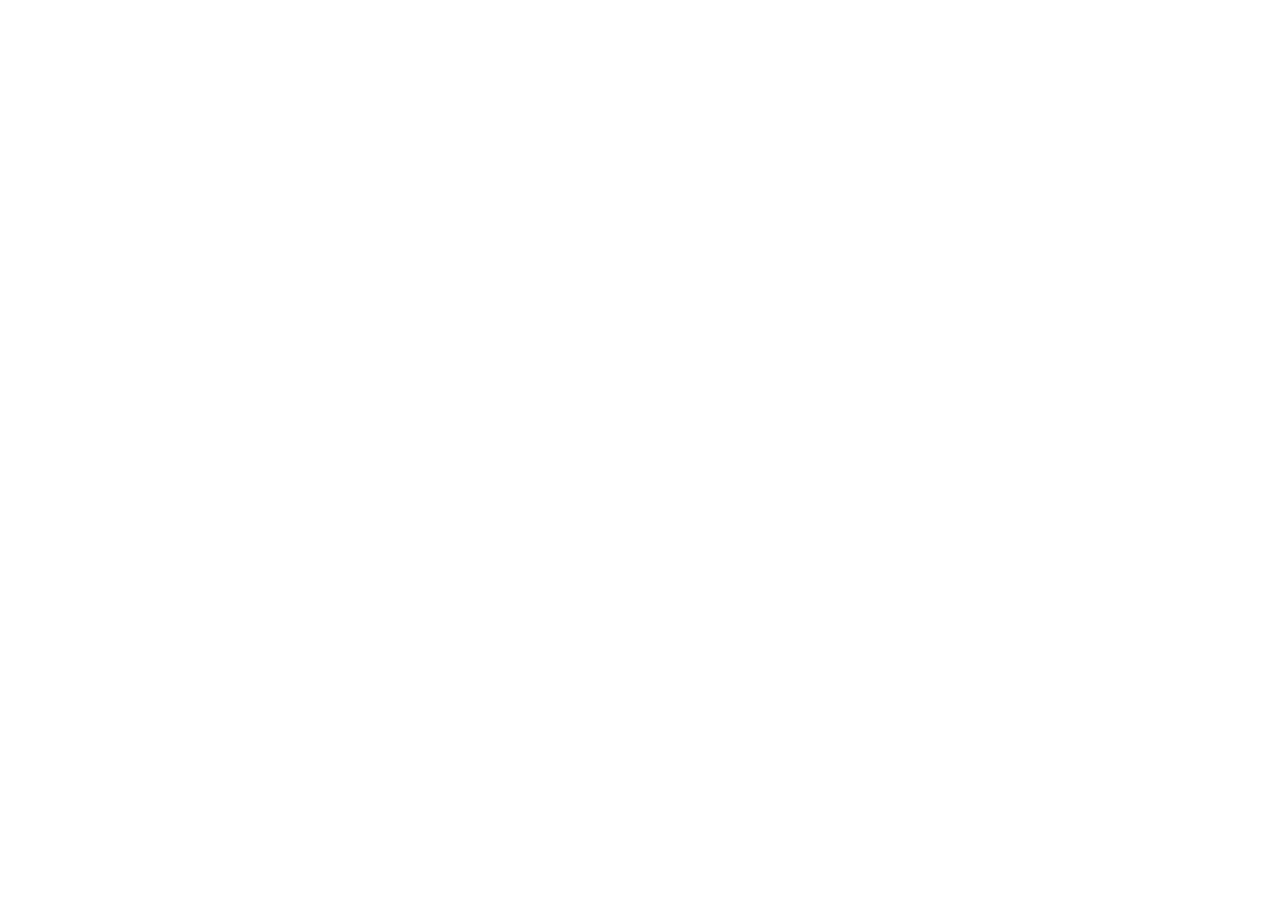
==== commit 766bb550: "Add files via upload" ====
--- a/index.html
+++ b/index.html
@@ -1,207 +1,14 @@
-<!DOCTYPE html>
-<html>
-<head>
-  <meta charset="utf-8">
-  <title>상용구 설정 · ORMCHART</title>
-  <style>
-    * { margin: 0; padding: 0; box-sizing: border-box; }
-    body { background: #F8F8F8; display: flex; align-items: center; justify-content: center; min-height: 100vh; font-family: -apple-system, BlinkMacSystemFont, sans-serif; }
-    #__bundler_loading { position: fixed; bottom: 20px; right: 20px; font: 13px/1.4 -apple-system, BlinkMacSystemFont, sans-serif; color: #666; background: #fff; padding: 8px 14px; border-radius: 8px; box-shadow: 0 1px 4px rgba(0,0,0,0.12); z-index: 10000; }
-    #__bundler_thumbnail { position: fixed; inset: 0; width: 100%; height: 100%; display: flex; align-items: center; justify-content: center; background: #F8F8F8; z-index: 9999; }
-    #__bundler_thumbnail svg { width: 100%; height: 100%; object-fit: contain; }
-    #__bundler_placeholder { color: #999; font-size: 14px; }
-  </style>
-  <noscript>
-    <style>#__bundler_loading { display: none; }</style>
-    <div style="position:fixed;bottom:12px;left:12px;font:13px/1.4 -apple-system,BlinkMacSystemFont,sans-serif;color:#999;background:rgba(255,255,255,0.9);padding:6px 12px;border-radius:6px;box-shadow:0 1px 4px rgba(0,0,0,0.08);z-index:10000;">
-      This page requires JavaScript to display.
-    </div>
-  </noscript>
-</head>
-<body>
-  <div id="__bundler_thumbnail">
-  <svg viewBox="0 0 1200 800" xmlns="http://www.w3.org/2000/svg">
-    <rect width="1200" height="800" fill="#F8F8F8"></rect>
-    <rect x="120" y="160" width="420" height="480" rx="16" fill="#FFFFFF" stroke="#E0E0E0" stroke-width="2"></rect>
-    <rect x="160" y="210" width="340" height="52" rx="8" fill="#EEF5FC" stroke="#185FA5" stroke-width="2"></rect>
-    <circle cx="190" cy="236" r="8" fill="#185FA5"></circle>
-    <rect x="215" y="224" width="140" height="10" rx="4" fill="#185FA5"></rect>
-    <rect x="215" y="244" width="220" height="8" rx="4" fill="#B6CFEA"></rect>
-    <rect x="160" y="280" width="340" height="52" rx="8" fill="#FFFFFF" stroke="#E0E0E0" stroke-width="2"></rect>
-    <circle cx="190" cy="306" r="8" fill="none" stroke="#BBBBBB" stroke-width="2"></circle>
-    <rect x="215" y="294" width="140" height="10" rx="4" fill="#1A1A1A"></rect>
-    <rect x="215" y="314" width="200" height="8" rx="4" fill="#CCCCCC"></rect>
-    <rect x="160" y="380" width="340" height="52" rx="8" fill="#EEF5FC" stroke="#185FA5" stroke-width="2"></rect>
-    <circle cx="190" cy="406" r="8" fill="#185FA5"></circle>
-    <rect x="215" y="394" width="160" height="10" rx="4" fill="#185FA5"></rect>
-    <rect x="215" y="414" width="220" height="8" rx="4" fill="#B6CFEA"></rect>
-    <rect x="660" y="160" width="420" height="480" rx="16" fill="#FFFFFF" stroke="#E0E0E0" stroke-width="2"></rect>
-    <rect x="700" y="210" width="340" height="180" rx="8" fill="#FCFCFD" stroke="#E0E0E0" stroke-width="2"></rect>
-    <rect x="720" y="236" width="60" height="14" rx="3" fill="#185FA5"></rect>
-    <rect x="720" y="262" width="80" height="14" rx="3" fill="#185FA5"></rect>
-    <rect x="820" y="236" width="180" height="10" rx="3" fill="#2A2F38"></rect>
-    <rect x="820" y="262" width="160" height="10" rx="3" fill="#2A2F38"></rect>
-    <rect x="720" y="306" width="300" height="60" rx="6" fill="#FFFFFF" stroke="#E0E0E0"></rect>
-    <rect x="730" y="320" width="40" height="12" rx="3" fill="#DBE9F7"></rect>
-    <rect x="780" y="322" width="180" height="8" rx="3" fill="#2A2F38"></rect>
-    <rect x="730" y="344" width="40" height="12" rx="3" fill="#EEF0F2"></rect>
-    <rect x="780" y="346" width="160" height="8" rx="3" fill="#6B7280"></rect>
-    <rect x="700" y="410" width="340" height="140" rx="8" fill="#FFFFFF" stroke="#185FA5" stroke-width="2"></rect>
-    <rect x="720" y="436" width="220" height="10" rx="3" fill="#1A1A1A"></rect>
-    <rect x="720" y="460" width="180" height="8" rx="3" fill="#6B7280"></rect>
-    <text x="600" y="90" text-anchor="middle" font-family="sans-serif" font-size="34" font-weight="700" fill="#1A1A1A">상용구 설정</text>
-    <text x="600" y="122" text-anchor="middle" font-family="sans-serif" font-size="18" fill="#6B7280">입력 환경에 맞게 옵션을 선택하세요</text>
-  </svg>
-</div>
-  <div id="__bundler_loading">Unpacking...</div>
-
-  <script>
+<!doctype html>
+<html lang="ko">
+  <head>
+    <meta charset="UTF-8" />
+    <meta name="viewport" content="width=device-width, initial-scale=1.0" />
+    <title>오름차트 EMR 인바디 결과</title>
+    <script type="module" crossorigin src="/ormchart-prototype/inbody/assets/index-560547ba.js"></script>
+    <link rel="stylesheet" href="/ormchart-prototype/inbody/assets/index-ff8317a7.css">
+  </head>
+  <body>
+    <div id="root"></div>
     
-document.addEventListener('DOMContentLoaded', async function() {
-  const loading = document.getElementById('__bundler_loading');
-  function setStatus(msg) { if (loading) loading.textContent = msg; }
-
-  // Error sink persists across replaceWith since it's on window, not the DOM.
-  window.addEventListener('error', function(e) {
-    var p = document.body || document.documentElement;
-    var d = document.getElementById('__bundler_err') || p.appendChild(document.createElement('div'));
-    d.id = '__bundler_err';
-    d.style.cssText = 'position:fixed;bottom:12px;left:12px;right:12px;font:12px/1.4 ui-monospace,monospace;background:#2a1215;color:#ff8a80;padding:10px 14px;border-radius:8px;border:1px solid #5c2b2e;z-index:99999;white-space:pre-wrap;max-height:40vh;overflow:auto';
-    d.textContent = (d.textContent ? d.textContent + String.fromCharCode(10) : '') +
-      '[bundle] ' + (e.message || e.type) +
-      (e.filename ? ' (' + e.filename.slice(0, 60) + ':' + e.lineno + ')' : '');
-  }, true);
-
-  try {
-    const manifestEl = document.querySelector('script[type="__bundler/manifest"]');
-    const templateEl = document.querySelector('script[type="__bundler/template"]');
-    if (!manifestEl || !templateEl) {
-      setStatus('Error: missing bundle data');
-      console.error('[bundler] Missing script tags — manifestEl:', !!manifestEl, 'templateEl:', !!templateEl);
-      return;
-    }
-
-    const manifest = JSON.parse(manifestEl.textContent);
-    let template = JSON.parse(templateEl.textContent);
-
-    const uuids = Object.keys(manifest);
-    setStatus('Unpacking ' + uuids.length + ' assets...');
-
-    const blobUrls = {};
-    await Promise.all(uuids.map(async (uuid) => {
-      const entry = manifest[uuid];
-      try {
-        const binaryStr = atob(entry.data);
-        const bytes = new Uint8Array(binaryStr.length);
-        for (let i = 0; i < binaryStr.length; i++) bytes[i] = binaryStr.charCodeAt(i);
-
-        let finalBytes = bytes;
-        if (entry.compressed) {
-          if (typeof DecompressionStream !== 'undefined') {
-            const ds = new DecompressionStream('gzip');
-            const writer = ds.writable.getWriter();
-            const reader = ds.readable.getReader();
-            writer.write(bytes);
-            writer.close();
-            const chunks = [];
-            let totalLen = 0;
-            while (true) {
-              const { done, value } = await reader.read();
-              if (done) break;
-              chunks.push(value);
-              totalLen += value.length;
-            }
-            finalBytes = new Uint8Array(totalLen);
-            let offset = 0;
-            for (const chunk of chunks) { finalBytes.set(chunk, offset); offset += chunk.length; }
-          } else {
-            console.warn('DecompressionStream not available, asset ' + uuid + ' may not render');
-          }
-        }
-
-        blobUrls[uuid] = URL.createObjectURL(new Blob([finalBytes], { type: entry.mime }));
-      } catch (err) {
-        console.error('Failed to decode asset ' + uuid + ':', err);
-        blobUrls[uuid] = URL.createObjectURL(new Blob([], { type: entry.mime }));
-      }
-    }));
-
-    const extResEl = document.querySelector('script[type="__bundler/ext_resources"]');
-    const extResources = extResEl ? JSON.parse(extResEl.textContent) : [];
-    const resourceMap = {};
-    for (const entry of extResources) {
-      if (blobUrls[entry.uuid]) resourceMap[entry.id] = blobUrls[entry.uuid];
-    }
-
-    setStatus('Rendering...');
-    for (const uuid of uuids) template = template.split(uuid).join(blobUrls[uuid]);
-
-    // Strip integrity + crossorigin — blob URLs from a file:// document inherit
-    // a null origin, so crossorigin forces a CORS fetch that SRI then rejects.
-    // The manifest bytes are ours; SRI protects against CDN compromise, not this.
-    template = template.replace(/\s+integrity="[^"]*"/gi, '').replace(/\s+crossorigin="[^"]*"/gi, '');
-
-    const resourceScript = '<script>window.__resources = ' +
-      JSON.stringify(resourceMap).split('</' + 'script>').join('<\\/' + 'script>') +
-      ';</' + 'script>';
-    // Inject after <head> so the DOCTYPE stays first; prepending the script
-    // would push the parser into quirks mode. DOMParser always emits a <head>
-    // (synthesizing one if the source HTML omitted it) but may carry
-    // attributes through, so match the full opening tag. slice() rather than
-    // replace() keeps us clear of $-pattern substitution in resourceScript.
-    const headOpen = template.match(/<head[^>]*>/i);
-    if (headOpen) {
-      const i = headOpen.index + headOpen[0].length;
-      template = template.slice(0, i) + resourceScript + template.slice(i);
-    }
-
-    // Parse the template and swap the root element. Scripts inserted via
-    // DOMParser/replaceWith are inert per spec — re-create each with
-    // createElement so they execute, awaiting onload for src scripts to
-    // preserve ordering (React before ReactDOM before Babel before text/babel).
-    const doc = new DOMParser().parseFromString(template, 'text/html');
-    document.documentElement.replaceWith(doc.documentElement);
-    const dead = Array.from(document.scripts);
-    for (const old of dead) {
-      const s = document.createElement('script');
-      for (const a of old.attributes) s.setAttribute(a.name, a.value);
-      s.textContent = old.textContent;
-      // text/babel scripts with a src: fetch and inline. transformScriptTags
-      // does XHR against the src, but blob:null/ from a file:// origin is
-      // silently dropped. Inlining makes it a plain inline babel script,
-      // which transformScriptTags handles unconditionally.
-      if ((s.type === 'text/babel' || s.type === 'text/jsx') && s.src) {
-        const r = await fetch(s.src);
-        s.textContent = await r.text();
-        s.removeAttribute('src');
-      }
-      const p = s.src ? new Promise(function(r) { s.onload = s.onerror = r; }) : null;
-      old.replaceWith(s);
-      if (p) await p;
-    }
-    // Babel standalone auto-transforms type=text/babel on DOMContentLoaded,
-    // which fired before we swapped the document. Trigger manually if present.
-    if (window.Babel && typeof window.Babel.transformScriptTags === 'function') {
-      window.Babel.transformScriptTags();
-    }
-  } catch (err) {
-    setStatus('Error unpacking: ' + err.message);
-    console.error('Bundle unpack error:', err);
-  }
-});
-
-  </script>
-
-  <script type="__bundler/manifest">
-{"63b4c13f-d3e3-4afd-9c9d-a33db15486bd":{"mime":"font/woff2","compressed":false,"data":"d09GMgABAAAAAAaAABIAAAAADMwAAAYdAAEAAAAAAAAAAAAAAAAAAAAAAAAAAAAAGhwbHhwoBmA/U1RBVIEgJx4AdC9MEQgKhGSEAAsgADCDOgE2AiQDOgQgBYdGB4EUGw8LIxEmZHIexT8PYyJTH6s540K0vrtCWaIRpUzRCqKVgSh/33L3iSgiBkN7EeGRTTw85UW9X5WkwZF7tJBx0g3Cac+S8lfO/UPNN4h5WrZiW1TT4nbixDB3vt1UJciEG0hoUc5XuE5OKAqYvtaSRANO3rv/tVb/oBJpOuAlQEikTDqxv3uuFVOLvC6aVeM2NBS8cplGyFpZ1RkosWs55KTlc8eza3siAl1ACKUQAiHQNt10sd4GuaWgrYCaBYG2BSwg+XhrehjdJgND8D69SDvFvJJ0SaoENkV7xx5CYy2QaJlypoYnsMkAPC/FV/nf/18l/xv+I3HLBzdAWiC9jZFSCE0J41WYJ514oKBNBfgC5g2oGAkHKYX4m64rCymGIJCRooirSE8jQTTyiPQ9eWRhKi992skqVhXL+JV4UY6QEupjD/kvCxDK5z0YGrfsUuYfjQABEjLGywLjFfYCxhrKkp6RtW15IVJxX/GqZtFR9xYv+VOTr9mDrLim6l1byfqVJkoNXD8wlMSObPvNzPMA8Z3LC1Fgye9EyU1t3ajeKV/0ouFvFf28Uc0aAFTMxI2vwyuYB/LI0nGFPCarIoFtH26NnJutwaDVGtvSGVcYdspesU+v3O/QbmfPzu7tHdrb7drZ4XZNXOZIT22Xzs43p62V1+jtlPa+RKF29nemThriq+VTHyptQ6/tohdnqz1JbrycqAhyXp5FwA7W7VX2SKwGSG1E8pK76a3obHdqBHfonTUF3dXlucvtvs1Ut/Riq65Z+8UuZplnbnU/fatmyRfuLTahevtXfMialNlPz9X/YX3InZN1V/ntv2xl9fH+Gb86qqYJLNra50g5J2upIRzN0xyo0D3qQtfKj1t9XaT8rESJ6ybu9LkNJawTt6qkiGNea49QPzW14hy0e31NVBe27G5oFYUxg8LWJGts5vWrF0paN+m3r3OTKE3cKtUl/f/Q7mGP2k5J586AC0sfsZ/fJqmhuexCb91FDp6iZVMw9iWPzIoCKsOr9vYZLLghRbwLVBcQqPRmiqA+W6WAF7VYHpYhLZAfRTC38fLpba1zkz3/fkJgOQOwAphoujlWtLr9iCy7Y75/D3hxLRCa5o4YDnxx12XKnZdW8xwffa+T/9X0zlV0njyBweD9owcOHTh2n2FAHud8JQFzrt7/+PFb/z9+gWrZar9mPtORGfJlWLMw08XUJbNw2BcFN+w8BazvOcvp4+Mp5iNjx1grXfjjDbHQaFsg8w865aWZ4azb//nbiNW3z4b6lWXDvMxevjRbMMxufnvrnJ7/1lsG0vtsanX9+SbPe/OT9sQyyFJH9kETE422CTL/oF3y9OVK9Wbrjx9/R6z//fyuo5Ut5m+n812WtPPX1f3j+dVpxvMf596UQ+OTJw8cE9QsU6n8/++JyywnhmlHJyTGRcv8uMT4qDEJzQr540cu0xiSTHmWWpVIKad0lsb3l+Z/vrOp/vwBvcnwHyCQVlAf85sVNRjFf9NWy18C3rm8vQl45/bFz16aW+emiPwoKgkEn2Z12skn6P/wOYSJ9u20WvUMBf5uUN0zHgEAfC7Aq05gYJ5slpyeTTp6nK8bR9HC08mZwDA9FZj043fMVosnsbBYXIGlqXEcVhaJTRL7VojxmYJuNLHQj9+x1PUvVpp+xYaxPsaO5dyLXcs4DXuWsAX2rWQiDnS1/[base64]/MIvgz1kYfbtt2aVWaAAAAAA="},"518e0e9b-a124-43c9-b98e-48dc7c0ccdcc":{"mime":"font/woff2","compressed":false,"data":"d09GMgABAAAAACK8ABIAAAAARmAAACJTAAEAAAAAAAAAAAAAAAAAAAAAAAAAAAAAGoE1G4JgHIFaBmA/U1RBVIEgJx4AgkwvTBEICrporgMLggoAMKw6ATYCJAOEBAQgBYdGB4kHG7Q9RQdy2DiAAS7vZkS1alhU/18T1IqxA6flgFcrUbKj5VbNnlXLwaeDwbp1QnuC56gjzYrVYUfM09q5suLaHUkQV50dVYOIj26jU47IlZS6HX26O7S6VQJNqV6RcRcvsUAQII6oCK8Iu2mJiGj0lbNNfv915sno33zICElmoYK1snoO9x4ZgoQycWQEkjCsiF3igH/+3aw/UUIgZoRc8CIaKNsy7I6Id8U6+0QMmicmH98m2lGjQsWg7fC4rX/GRXlV6hVOVBAYeQzG3oA5QhhREzZSDsy8ai/KX1lexQ/5fdfe77h/t2zmAwnMQNS8XJNTe71y53BmES9PtGhcdjddmYF5Hvnplektv8fZF9WsH3X2PpAUWbLj5IgLgGPnKbJze4ety/rXAlKO0AEFDOJ5270/ol1gXWCBR5AATa2Byydp0/756aEcCuM5BMYhlMWoWVg4td0VrEW873we4D6NuDiaDTigbNtFBA01zRucdKtyYsbau/Ylw818WV/15quCBtElSPDFNq1gu4PrCh3/MpoYAQSwsw76HuYAm+/vVdX1P0E4ga5gKphK+cI7pGsY08qWYSxrnz7wBZKfn7QAUHJA0XQIi76AKhdQ8l3pcEVabVO+qBTbaVJKLWMrU+3rlnFM5vD81z3j5r+Di4FRsw+auZu0mKdlKUaQMGUyVONOtki2UuHREIwdOn6N/8daxcfsuGwuatyWeAwS/gwJkdjWvc6rQxDIip5TBBqvgGEfo3k41TziVqCQURGjeeJomYwOU85jm4boTuboAdboYY7oce7oWUH6BOQ8ntYQfVacvgoY0dfqpO+CXMAEMVsE4p6jwRAtBMjDAsYwo7OnQYAkVH73x/BEilZ+blxNESQAvZluhQoTgXIeUkRVxjGF8DLSwUESHtwWNyzRJAk/[base64]/XQrt3NkLBbDjrxUAhqhKs4FmW58BDoVsfRjr5wUbvADuEpLxcA3+InD9OYUneed/t3RYLicB6caBoZ2AA0QPSbb8Ld9LNwoAP4UV0fShXsyLIFJsKsoELhEAFwAyiX08YjfBmpGPiKIvOjM4Ga/[base64]/ZmXqMWpSfEZjbLIXB2itDYzSd/[base64]/YinG4ORL87FBYMTLXVopGhcgEZEIKcLXGWutmZpar5GrCYnhDLpnbWW/[base64]/FgCDu3DCtcQlJxIOaPQWKyljgchl+QISGb2EaiH9jpyGspB/[base64]/9MkIxnJSJaMQtolPeoAty1C/EUnxj7AJY+EkgODAAQvrI5icbygXFvfi4X0tf0GbIu0p4CRIdjfHrI3z/X73HO6eL27LHWKKAMsBUneUgLe9OJkYmknZQUgwhigEYGI+xPJZCSHkQqM+J2qKEynyVaRrPmF3zs/jGYvUJZBq/p9C6NYzjyJkcDYb/UQzT7bXeBsZ8SW85hElsARD1spNNNsJ3WnCQpwe8JuNsu9DWkX3aIPxuPzdECFDrRtfWDYbO7eXEQmwgz/55si4N4a7Xt1tE7y1ucvHDjtxbqv/pdOFxf7q/4fBPHkeGsihFZY7OXM9L0TxdU+DJfX8VLjZmbQQJNaHW01DDq6taReqYR6bQ9odMioTMFBK6mIzCMhSR6VRyCLEySGkRC34WTA948KZwk5x6NgHO91284LXcICmxsEkdWMadjLUMwYAw46h1SH3FtGfGBoB3u66lkjRROE8IzPP+GeNHFfbxcINHJXNt6liT/Lvd6ffsj1jucbzGG37foTpVLiv4/vHevOBSeJqJZJnZOz6q5GvruRmlQ/oX1cm2wSqHVITobWUkYjnP4aw7TBEnMmyGA4iVvx1IlpDTsMPgjg9V0JhYonoSo6/aea9olW78MoWo9TNdg+UHboeok6NI1VWw1GA6VXi6rhq/FS6zymwYIp/LwURjuywJOoCB2mJdSoWAKPJ5bQ85xNVp06lJSBzasV95h7ZDvIPGp7P72q9eN1CGtF1rV/nHg/[base64]/XOX3cSEWE9bCtT6SN4TYD/wGjHMA7DEnAk6MQiJ/UTqxLTkDuNZA/4tx2ZmzTG4aZMn3sjfZRDVMTKN0WPB58zJG7yz9/fRbUZimAjqlWpoxofxDyzI8WlOLJ9uY8NQVKnUClZc/Wj/FGaag6asEYZDnLzldjb0XzYtv4QsX3u/ZUpwGmOj7VF/HLTcX/T85KXxoexhdfnhbNNDmeen/BKyXc9kj9Gab/q7nwFff818eJQYX+uJvm4wvM70eGJFozyFw27dZ33UlYAg4meiel19uJnS+yBmvA8cw4fczm1718v7noofRPPEqPie+caZvqLxzzfvokaZoS1D2k/+fvQ3hU+DOaoL6Oe39MW4tLHSZDdV1Ru5nvj67kiLT+y3+8WtPlDsmNISXUDLep16vclRo8WclJF1h/QWm1pD63C9xaRhcXVdEjVlBvgQWulwVIXoSKur/ZhBG21UgzEM3CzIZwroBZ+39mao7DEX0vO/aAVtE2eJEAcInz/dmmO3vTf+A7qOHfSDEN66/1e5ug38dPrVj4rjG5Jv/YPQZ3e1J+PjR8Gy9ujr5GjYMAZlXJ0Cp7wUXqeQcXDMgIZZOU559v1efuxY1VjFEb4PcR6pGKs6RiDga9lvU+PlTzW3Rf8cW92yh8KkH+1vY3Pglj20Ncfu+GQHu8P2GdhBjk4c7hqmhzuHPTkwbQ89kXPt7txNOZ4GSj4BGyffcVfN8PvKd60GoY4n2k/GlSoeEqqozEzuc+3CaFqn88+B7QLvuzLkvizKCNda5Uq+R5JgGL2iirpVqaA8mE6GhY4K5Q4FqtyurBBzOW8O7LJmLTo5nsxEIh0d8FK9VMBLD+1ZW3iMx+WsIeLUCV4R9KKFDgw/Y0QHRH6d1eep6a3pV2kdShxInLfqkJvLepGbEF3odfIyeZRZTR7hAe1icdwYA2v7v3Z/vRYn7vEjF2cJlONQMORA/hmJI2SDUYurdC1Qvx6LNDgQjazyoJGTySOkFcq5+U0Hr3w3Owln7/+2ejxQ4426daxQf7xSc9vrKvBuTQ+lgrc4nZ6cB3NuDQWTDoZNBduDbMpZW3VY1a46XJW/lGDktAHOtmWsBmUkpoBf5cZUnTuUvZu3FN7qTBSmNdYA6fV4SvmZYmHVh8ae9NUQY2igToKDvBNrbU/+9W5v98AQO+TycCwsOhs4DI2BaEucMcr4iBw6tXozZGBKa+dRJvK5BiH4zh+xm1fWmoiJlNeMWRNu9kbHTVILUm6R3uQYrpwgSP6R/yyYqNjplp1TV5XxvYL6zolRMUguAHPHeS8a7WAfvp4h7JPrH3ix4M8RKgZStixsmRLgv1f+cGi29tz3/paJPcVs4s/G2qG1xvifkOwNNFse51edrJbImsqEtfI+R3f130kL7itFhQdC/G1NTieKeQQio0T236dIodCwHbc0+OpACPyiEgm94vMPX7d4H7CzPv8IngX2AnfH+fSL475pmTt+CS/CJcesakENCBzlb0DYc2+Tt3VmeQMtw8Ah6K8580SpVFq0t+t0PxLwifMy+Q0F0cKYho+rivM326fTB0LAXrp6ewxhv786s0/fKo/l3NV/weZW5eiYc+RjIF5fjDY1cAcjzVn+WWZfzkYOco8rjz5b+9fnm9CoP6iH5i0YYeYTIowY+OKXn7fRggvgRFf3MPuw3KTVV95/d1GCdEQPYT/65D9OyFBlp853nafPd573IKMaxJXrzFHAkwGkHtYYgqe7C9gjd0eyYRfTEAnf5bpb0SwWNyvuBh+ODTGXj7yZv0aPq3fmXjAM3iPiUL2mXc4JiWrEyvuk0vuUG+nZrIuAXf6shZ8XELsXjXS91cyV5nqjA/nzYExqgEHHSKicfRt4RraPWEb0XbRBONiW2dtnn7bqBTsFQm/TQ+Nwnm+78dlXNcsJS95h3hHammsr1IZPrcc7V/z5yJIKkVlCiuo/kiTLLxuH3zvNobCP9T1oe5DJ5NXbMIMnlgqqWBGGEyoNYSaWs1rQ0XhPxO4J/nwy7bketNW6w5Q1FK69bA9FLGbkXsllyb1I2cHx+TgIWifPfrfLR7iydZFvEfZ43/pj6eIDLx1A94qq9oLV1yfLbqsDp2EtQqXBq36AnI3zsb77bfczmdkCaKPMHj4VnJ9yh1HwjO981zvdOMMSnqtcOXv2i9Sj0vYeNWMkdMOcMuGcuS/uqBJmJJclGWFFaHw0oS1F9Ly/5N1F05yz/tKPg4UrJctKSpeXlCwvjeG/Zx7IH13miop72TL38F3g/4XMzljzTpDfQwecsKb8/0x2evleiPMFsi/IKpjMjVaqnKr40oe3x+RLAzIAHUIlyYMGhXCbBK6ARk0kGH0o0HZHhXBaBbEWpD+LADlkARB8LEgETqCYQMKuOhOfBZ4xImGn0BH8TOIKh0e9q8UUo+wdICjCabtNlrJn5RoQ0ykzqC03FEI0LYQQaltAmKlFUI/2ToEI7xC0+FC88yE15H4Z0Z1Zz9mTNCgylYrHou+wGCcxCyJhNY2rwh7wE6IQX4fP0j9AAMoJ0QqYywYrR/R74NT5RoB/EOZyAWioOzCDF41CFZTTfsZF3sYyS19JWFle1FcJ0A5WN1jBhubmEEKCjxIk4BJ+eIr0V5XGNoUs+NFTQniGpcBDSaHqYvIypplGgkITyhIY6sPJiuRnmKZGkPpSTgmU+olwSP//[base64]/utdz63XltN3w77+Dd9Q4QDIkGdMqIZ+OSdVE5SaLrOBBscCDv25sCENJ/vt28f/MxTUkCcRzveU8JHSiY65gpjISpp+ESCaT123PxfhhlIjZCGlUSmyyeUL53ncszdXOZHrmlZNhFmYzFBbW7qPb1oW2j1OXWqUzEFomju7xqQOEZkdbQje2DKD84PzimJ6nI+KB0ZoCPa76pslrgQvpUWiKBK6/XH++vQ0/8Y/f6E9GXclK6enG11ObA5c7oNs8E+cyxqBf/Bv72bIQyxaCFsySzJ4I9syRXEvL0ZCKfWYGQK3a/WnWYTwAjjcJ8CJ6IpdigeeAK3+fz0F4RoQ7k8KZwLQHNFYX/ofcYjU08mdyV4z1T39+a5s7dNqT4HQ9a0WS7AZJ58tMvWt12C/sfO53Gz4/qsHNSG1nIBb0SlmaVgbn/Yi7EB0Uud9by4TJbKbFy/BKqLzmshzX2QWycqqtR1ubii6+PiWOfRHzq1StqYFyOL4xGXhbN6wIN1JWZyR95dJ4HuSq4luRKQtpcxOZCY2k0coVpqA19cqgFyoLL880SeDKduyeENmanCq4TCPppv8dPvSqEeIn9UfU2GTNOtUQyIgZFXz8SbZIdMjcPUIqIj/OPuaj+ZoBxTVsPaS1gfTb/aT+u/idZ1A1IfsoTWk6N1BqjjdpIB3TqT416tV7/azF0JG9teCx5JBPSZJNJebgxZd+HtSu0BfBCPcTMbYWu9/mNf07ihfbBdRSVSq/Hym4W9UMo5JC+HJBO9FgNOCE0ZZvZDENih6+x9kgTcLhgZ5MubSegwNedoeLfKuOCbxy3EhFSjQwdrEAC5zq8CP3LFhFqyfNwMjnmeKB4yO0N6zblJNEyPqyzjTr0o5ExhkLLEGtaQM604TQFC9qpSHEpgQRPFAbay3pf/yNogABF/MCVyRZ1zWhSPhlPearReRL8Jz9I9ItwZ7u9LIlKAq1Js8JA7+8YgvQRT8j3m9lF0jOHcOq5U+3j5lnFYWawzhlhqJ2KRxN9qVPpyimd0yYbLDxSo5gSicc1Wu2H5VHxeR/n4kys+IbhDKm2S5fAq69GWM//[base64]/ejyYujcsJ4nrJWqxayuU4m893Lr/Zv9YfusGc6aCSl7YFqTT9e7aPCBvBy/mH8bM52llC1bYkiLgePm4DaIYZtfedyS4Zm7uiFoslORVMnpp9YmObObKSam/Yg7upOUFsio5P1cB1DyN06KWN2OpjDVTLQpUKNuGpGr7Z/ZvFICW7wJKn9HJJlacDviDqx5oxAvZ9k5KebXsVYdnJXy5uffPe9Bx9dN2rJGwsxn1AmrUWb/J3wNfZBviAG856ohVsM36P4Nz+UefUlLQVdtO7x5bXi0iumfG8lA0G+S4Y0qxf+n7NIQJW6tYfftntva5HI4UxN/tYyNcUk3WrelxXNNHXltbrghVjBxoJhExubj8bDYJ5JIrKLpDmUG8nC+jlbfvL/A9Y6Olo8AzOubZgW+7gY/0DJQsCgINYj8UrM37SOzyrshJmcMQvIEL3EOpIhOZoN8T0s/n3LUQtaOTKKPgVHZiZ1quzc7dyf7nuiEHVMGszWbHBWf8grg/yP2AkTbgTCSvq/[base64]/EYheEkMVLGC5eNLISeluMy9H+Yxhr93xALqGgfefaql5lWsdn06O3ANpj99AcLOozSAZWBX/r9vrLs+R9KR/a8ZnGspdhDuYGZmGfOh1IAq9GC6G1ijiH5svdutAm9fZ32BPxPLT44ce3CGI/[base64]/exL2LWbNFMG8TLv2a3SkQs1IkSeHZrnvh6JQ+vAKbc9NOJl4w5sboKwt24U2aiiMTB3hEw5Qt4jXMj+/udUS6Bf4kbOr2NJwabr2tRC/B96YSxtFzHs8fmOBCtbQ5x163ZdRc6InkT3k9AempF3w5gS3qNB2jjEyQG67jYUlcUSSaXxb6RDo5Lk9lzfaXUdSq42Cy/hqCfGkfd941U9elskIpGomsKlmVAOkuvuFa7719pxvtGQW1HBox1u5CbcRN/ZE65m7X6W2PEe9hPnzX2kpFsoOXL5Jro1CMQ1qyuyqbHu7EmvrMhKBNONRadRqUm7jkI8gCj2TJk5mjudyYqmqOjBxkL7zdjE5EZfCcoy7kcYVUEZ8VJycnSO4T7Ugo1+vwxP46M1eYJxt5E3hT34y99qbwzhTDB6+oP/FrZGrqzPC3hFRekwHwwFpSFRFatUL1z1wJ3uYaHocMltUzGuUKLUd3AMIyuy/6G3lMIm9dPRw/FZ4xSjsU9nllpJJ+gfRcU5iiNWxwJfD/7+6PnsH5ulWXDYp/f6t4JrxTY7LjeSL1CnAXg+fJGwOf8fgl8Ct6OdPG0FY0RiQvRJRINrZ+WhabJ+pCja7IIpiwNlBWmPqEXq2oNYQvmHdF3MctmkFk0DkJ1JGfCSNyuOiYplCR/Dwk8gT3VXwSZV5DPJ7/1T30uSZan7gCxNMEw2m9zNdVWFe8Nhsb1Tdk22BJWHicmQPIITQ6RT7TXISEuZpW7cM78CY6GSTOEZI5k6GApTAdbB7scdNi5NaaMosvpOumwFgo1AIvVP/OmiLKsnbFwST/E8elw2JpHb+JBxHLJBgkqDPpxx1EEGXM0v863Z4+sjemwLU9W5siuuxQV/3IUZNBku8M6aq2JHUSKVVDWtoqyI/RlG9ZDHVftEgcUQtKcbYiogVR8KSk2mpnSAdMqszTw5Kj0tTnY7qQ5Am1bP2eavjUGooWs2HAk8gQTst61VnRwXRWzihuAis2bqjJir+h1s/xa67rWx3T4XBhWzDOjL1waZH5ZFA82ZOvapVI6zxiUn4iA7ZOiKYtdJXI/SKy4OsYcyCBO4hJzqjv/A5bCD30gqmTqqSljWzH+sa7Nbq+AKYwE1M2KhUlA/xbu8niZThTWSuCyrDJ58Uh4sTfeRtvKO/QxAxdM9p3ucmeVw+Dp32rAPzkWiiHQcPjHlDK9xhxfLgODfpQKtgAEOVDscP2eh2HUSLd+C5IorxShrZrPrth1Bdph0WZ52wJ08l3bsnaOHc0HGfTKhwuv4jsePECxUiyaGaM0nxoMVpdj1eGZwWM9pHVDexqFfhFgJIn20Is9UazRrCC++g4Efc4C1c/WrP0PN/oZ8J8RGGNEw4zVs6GxJGR9DmupqcfBmbTj5qpCHGWCSPijL5YJiK1Oimcn1jYUFUSTGsOiIevUzM9QKI0WImQOIAVeyvX8w0Yonv+UoqCeX5AP25owuE7AbsGF8uh5IEug9L4X+UUy7oRyuPPCAAVbr+68HjXCY7jUEcQ/A88ccxB7Qs84j/A7D5tDzALzgACqt3+5v2tQtqSk/FeRRVHdXEKxvFYUIBHPJEmRADGGwi0GgQQ1CgIflI+GwdlGd47SGmwEWikmYCkqRFcMwJ2xHl+NoKKiZEFCBMGeTyBGPjZz0/9sGZIYRkQZvONNYAKADDYAclAIuvOExXAq5WSByuRjAQrDnOJJELnoIGATQbXOE4yhy47hhFsI+AAA46A4NPPJKAXa5xFNOTiT/4hDgoC4FtBR6CDNPuqcoY7jA3H4AbpajlMAIF5nA4bWUIGjlBwmSQj6aoAjl9QmaXA5sxNOIujkMIFhMiNRoYlR1LIMEDQwLCR/IzicCUPd4IgiuwQQHJY4EDyPmUQEiOxIRkwHGa9EkpplF5zRro4wEq1ReJbWLxdpmHWq1MNwi7YmZ9baQvEBqed+RkMyXpWyhVkqvjIwuTfLgpmmljcVhtWM0WFAvBFjmh0ZY5yNWdasOWhJtogmhmZJ2ZtFqHbRRaEuNpjcvpxPFjmzReKg/p+0iZKpLoaqdynQxGtqWTrZh6cIqFItnFgkzHywvuUlq9EKrvg3DNgQtk9LCUt4SUkuBusBon2i2gSWUi1CXjbXfHpE7dKG9i2kZcaFL/MQSjj0siYnDK2lwV4V8iv37vwcFEPzXQUC2wzJACkL4g3mn6k+UnIoaFl8ptI9lxNPD7xVT/D8HUZIVVdMN07IdSVZUTTdMK2SHHRSJxuKJZCo9lMnm8oViqVypurX6cOORkdHmltajj23dhsZgcXgCkUSmUGl0BpPF5nB5fIFQJJZIZXKFUqUO+6fV6Q1Gk9liTfR77YU3XvBd/pdUIMHOyoShBK2SomWLlHhrlSpH2mjjerUbxDA0ugkDygRPQkrJGqd6kVSjjgHNBS6krjewhS3EMJSwVULKmvIESVKVI220cb3arUQwNLoJQ5UJnoSUkjVOWthSjbob20ZyKRdSN7osOfBGp/zbeWfb5Sv2IZTse/ye/d7w+gv/rv08vPufXPP/uL/xRy/vzPXhAAAA"},"7a36978f-93da-494f-966f-19103ea766ac":{"mime":"font/woff2","compressed":false,"data":"d09GMgABAAAAABqQABIAAAAANggAABopAAEAAAAAAAAAAAAAAAAAAAAAAAAAAAAAGnwbHhyBWgZgP1NUQVSBICceAIFiL0wRCAqrfKMTC4FmADCgXAE2AiQDg0QEIAWHRgeHQRt7L1UHctg4AONHDw/J/98StCEx8OvQuaoS6nSKOb1TAFiw0Fg4OrHmUFx9lE0RHuCAwNZTYLzu0qIYrA2BIRRRhOaLtZ08a/sp9zYCdQA8KAuMM8JgShJLBIph0a9CVKNU5Kz3C6kz9f9u+04Z3maEJLM+PW3a+3+XBRaLKxEnQkSEEoEu1rSppBKruKauuYp7ciJWOcmUo7nhJS8iHiFtjmq7+WH3ih3OVZkJbJviPSALIQK9R2ufHSCVMDwf3t6dTUbxJMCBZZzEHGDq/dW5+BuhCCwAyNGp7Qbfqz4neKAyTZqkGLqcOXD2yAf6S9CXBKjiYHe7/6RBBJEETaIBSYQfAEpOU/IgUnwldDH6e5eQmMaEF7GNOjhvxlN4rPb8O1d9ZTAkFFEhK06K6oYYy9vXX9FcKceGqruiyWE2JCclRgHFyIg66EQRUWcsdUzg/vg/[base64]/xZSacW2eDz4yws0e48wXgakYTRmcfIB1YrQBABIopChcNDhxSYyuFQkBLWkYEOfEiH46rVhq7LKIALoAY4AKU0Ks0VTuMAWkyBeci7es/AJwGQrmlb3Lc4DphegAkC3/[base64]/zI5Ml2clsFATKRG6KH58X8xmxb/ETWNKnEi1mJc0GHjAI59LSCo5OiguksFii5rWQpm/XVwm8ie9xZem6I/Q1gp2pK/I1abEITR5Ss19NLEoO76Wx09wvmZNKVNVXSw/OGpmMb8QOAYU9pD5sV4kxzv6ml4HFn6ro29zZQiJisz9xWJR51jr3UvNNN+d6mPmq+y1f8W0GXFeSQJAKZ8Uj0r8nP1NIjgGwjm28qPTfU/iavBDGTrMspK+0JYjONRSmPSRxEF0rKO7LGjw2tUT3knQ3TlKH6Y5XFdvJaBwFGNrdlSWMmBj1xE5tpM6nOcx/j9qJIhkuDeV1spps0ot+0oPB8rgMJIsqOQKV3N0zzQ3V2d+6HwBAdFrHnTO9PaPgz84cgK35rIKzTrwqvJk6i3nopC/XZBflAofAzhJVgLJnfCQ1jbvzldHZqrr3BZ/4KBvv21tV9cmGF8b4UIGg19Piga95n0h9qnnje+IdOFjoM/Pp8IfclGMivV/xKw0GoVWZMeujlo497y7bCxwlNQ0SsMvqH511Qr11f3UjTLZ5RoKxnfn5SvqQppumAUNAVWIdYQtc/2tsG3/nF5shtVeBjHOe4ejr8wC668QvNTa7106oNf0Tq+S2dl4wXjNIYguaICF1TQVF8gjrTrrYNme6SvKgeBo/sbqDWybhnp0d9QUN4beOFQ7jmIRlavgwsle5NI0W0+0WPUaWQ55EIF914AeoD+zzGEdRfgp0FgjTcdkKXBuulJjfQyKjucsrxdrXWqUfpOtAHWz1Mj6CIeIe3cT9spO5Tq6xQS73Js8KyNdNJjl/68DBgmK+eqolt7QYb+rqJfVUuwHxE2LCpSgETT029ZWyhZ+dbloQAVP+PSg8AzYXu8ee7TXGPfXqJyFOc1n5hj/UzZ8oH/h/WPY9Wt61qx5alc0tKY5bVxYTqEMdtP6Idr5ukppispDLqwcJumSGOo0jeA5p6dlYqPgrvs3RAhf4dvULqV6nCfXO6r3Ro1p+fslo/J3Ng1j8Xab2rU/vfab04YfB1fZoroLJnTMXXR2bHk/+Wlfw0pscojR7UKh3FD9Xu6vm7e+awQeIOUXvCMAg94z5r8xhYSnUhlxi26U/b3AeUC70EK6T51mjMoxkWcxuT1UhcmqUxbwVagpjhDC4aoKxqGdHA3POzPiDB+4zynfp118+Onnx2RnEKYTMJz8b/83/0P+lvzwdLn7TfHDxk6+vTFguZxUd1vBpws/HJ2MEHP9fiVmQXHTX5B9gdP77tLos6/dTd/[base64]/UnaDD/Rr9w3prW2gNL+LI2LL9ABNUZRfj4qiZqz+tP3UQt7NUf7ACtHo0A02rfKqLS/Z3/N7k8UscTCkBup/TJjq1zrLnbaGf1H1DnChUx7seMd3Zog79Qp2byjh/ZULTu4k6JpvKLdTYMdwK3bOW8GhKmoXNFIS5iGdJ9pe8dDMYdqzGN7g7lGwkW57tBO6IxtdDJq219vlX22y9il5MqRPHb7AWWxvGT8TF9KK8iAx8QXYhFSVFIxfkfs6A6djd7ETHixHiL09UFITqW14psqYQ5/oJevxxbmKmYcqyTlGgsFzEBif/r9VSKoMP9fGroeY9vT3XTgkESGi5d/Conq3+3x+H8TpH020J0tRTxmm+/qoxKjv9gxfVODK/yVF5zVpJ09ZJ0hrbCMzXXg2PeDW4IBBYoL0aEf5qUAEo4uLsTfU0JtQYyK78kBAOaNWFMFbqFS+39T02QjP76D6eC/+O3V3YF88vXdQXDYcfGWK7orUMFJwIcqbBdN7ZtadcYJUrhb2HnAqKy9jUWeG14ZPLi6RBRbKZgmxmTfIppgE+MKutDRMW0rxpVLtrWoutmRATXiQG8e7EeUiSoqLckykXxColWf7D8ulR1QpsiS9ZtMQIS8/qg04Naph7oh6alz5lD/bjuuuRq6/52c/v66tHr4b5WI/QBBUqiIjC1dZqb0OfE/ojsTiQTGgaw+8GfVhS6NLxZ2U34Mb+leuTq6O8rVpiWkcorYhCOovalXYyRxQlR5ItXp9ua/fBzcCdrRT8YuDml8IrXc24nM8vyy6YWgOWYx45MduNEGpHoha5OifSLkRFrZTGEyf2m7R19PtoYNLoH5CdbQDDg2Usye1EGfGDXA1anCaKkDF8Vk6+Cv3O1/BX79gEDLfWyLW5z3Qjx2sTjtXYZl4oGWNimm2pTFm8igteNzC9pDpraHfqn+ivFeQohyqAHjveb1jPdaoOooby/nCdU888aFE33bmT/S+DGejBSHtkCJBrDGoGfL/084zSQAoZfjXdO3GvNNOoFwbR3WpVS7c/578oHibz85OF3SstRUQlr7F1V5pr7xZuwcyUnOIsLquYzjvmodnc78LGloWouhE3Kz/2aIj2jSsN/vTFyMrLEpw+fYmoob4XGvZArX4QFnoPO7fUpMyYnoJ905XD0gI7AwP2B7hkIvJIsjNq/TzfQF+/IF/fIL8m/H/1WsHzTXi7UVHw7FtZpy+01FCTVxJmD1+mCivJk0Y8m6V/[base64]/1FzFfm9OmaIh0qQgwAfjmvMO0C/ibVA/oOCGrQ1gfTjBFfT5LVT8j1BDEU4lsWr6ltsScw9yP/wu9WFnb+ZGLImADSMUsr70YjU0NgYTNUuCaLr8w8MjYWQd/2gyVKdSgppUjOOI05qzYKSHtWc1JqFRQRpcwRKRpd/cffNqbRZvpuwZGr3q+Pvt/frdOKx65HHZi0m9/x+rBQEAJny/0HsA/TuKrjxEaSCoNk4C3AAV/A9AZGTSJJDqju6i7u5+3qi3/Qd9CKlEupLg2kEjaN9sTGQcUxhFivpZAu7OM1FrnOXx/xJnRkvJpAJZ+KYFCaLKbRcnSNc5TVfj5jNYBtn4uyY03Nxnszv85ZHiOJEpdux6/b6dm+Cd4xwHBc0uJ4zc/25IVwLN4qbwE3j5nJd3CnuAvc5y7l/xSqx2xCfIUH7jz1mSOKQCnEfcbO4XTxDvEC8QtyV63pagAPEowB+bT1GrBUjvWzOdIhD6raZTFEAgrz97+crP9+QRDhA5/BidhXd9DwiFgoUELSDuIgMcGveIt9Ls4McxbIheGS7Wbyk7p4vc10j6QqubI7cQbU/OEh43Q/H7dIyKgq3czCgauO/XWp/9xWb9efGAeBr+RLbpDZjabJPgEK2xW+KRjAEfC4DMpMZoovw5BdXiO3PBhPIg26zedEQlhUICqAoz2FwshwtSQGHB8tuXf/jeYPS/39rNeR3HyTy2tPmbBisuZHb6M/7c4vzc2bzaGFh5vWfKNBbGpBlom2Wx5fYw2ouWXTqltnT1zttLTPZ/347tHM3HC71pf36qspa1R3iYXQGc5DG+3SThNGYXqtFsC8bczSbRrOWTk6mphjNUT9jSDUlMxUkNOQqPB4AVEPyMsKvrXkT5q54vrW21jJ+s6JIAMO2Nt5ZIb/LQoKtST8aCQvd6t5qQ6mPA5GqpI/YPEYOuv4xymOLe8O8EA4dFxVWgjiePHriaPK4QEAQH2YynzKZ96yA36FPlquj7R2CsC+fYCx7DJXS+6WBaOx66cxlFi4ECLbY/NxLr/CiC9Pg08nMuiJOrqbRqCEXJJAJOojxJm2QJB4bsXuXQ2r3us6MVpw7rWeny+Qks+uoGQypHY+ZlAcN9CJgyQtAvOCDQkJklF/UxB5rgexNmtEcosEnsjUi4qEnq8ZhNOxg9y3Ni4Y7cxGdzHnlJQh5XcYq3+gcHkvDNJjWI6KOfKazUaENPS3FiK7XykVWVfQMigZD+PHDQRRttVzoXMvjQlLVnncLPNaIID8Y9pZ1frg3BE5qNh5bWcnqu0GIHzQOH+o7enY3JKZ2lKpGo5533DlOcjUEVcFgnR6gS/98Fqon8s+E1tVmvzDIXAeTyc+f8Z3ESW9+Onv6liSQRAIRbt9HcYZRFJDit4nKNC1H+uTdAWv5yEOXW1yUb70S6d2vZ3npz9+V1mOfHG6O7O8/aTZ9EvgqfIH5OwS8E0W3yr3Ie6XZ0+ipw/8F8f//[base64]/u0HTW5zdtWvf/F0zXXewX22c1Y5d1x8Bu40oac5JKMa5G+WCWl03JpURyBxtDBwNao+chTgQyGGGFsH32prAplLSw6/[base64]/tie0ZLsaTVPXUJOrbQOK9PRhGO7rirKsP7HhUnlOVQt56e0Pb974zijZzMTwRhCRfR+BExvr64v4gSqK0TAeOJSmpwXFrFo2RYjtS5i1BnyaDJasggMjgVChwDBH760cS5GCJKE+R3wZMSONtgHT0KK6/s4UciaFU3Nt2E0Yexsk2Qu5wm1LJRKcI38SJTmGEjheKtGAWK+vZyjnJGXkuyPxoEtazbp3D75/XxYHJ45gMk+tl+XVFJkjpPbo3AI+ICowUfz307nLv565nkGqlVAUDoIXyhxiUqhtFS0AeBBuFg0X4pMmwIcEwFw7RThMcfEuXHcIz4KjhUJlq5JHZMkYAgxbXi63KWakUGu3t07m6TtbtHdifKLZKH63/xbEaGAckVFymFX9+CBsGpRE+fSOpCadPk9Pfeaew2BZouFWhYdYiJHUxRDK408vVjY20TSJYYJ0bsqAz+DDcDK5gFtWPDCeCLFcgSYInKJGmYdnKWT4DfAHaGWr6HZ7Mnz/tEkHNQDHOjHBpVSQ6P1bwcBlJ6py8UrHea40ffezaOB5Pi4NGhsdM+r/f3brb0TG0bRHszaZef7ukzjK9sSGMYe4Mob7Vh/FNbYTSPLXHcinjzLIXTgaReIoKG6Qv6tGwx3e/O/b229+2b/rCO/kJoF9qyRT8bf8n+SXq9gQa00rmjJqjHwTxupItaKoGSz+/r0gCqcinkToRMEp8ChQxtWIQcC1qpFv53Hh/1YkSTG/FrmvGUxgfFSAAtzewij8VZpDZJPv96k5wkZB/+up/6Cqh85RoiEWrim8fWKikoNO2A6A8bItfNE21jZzZiiKhgjBR4c6StO2ufktUy9LRGLLlQBcDnurg2XwqzWTR3PZSjcOMC0+96v0g79YXoZpVXHzhto8T2RDxnx2zGyVInMz3DjNA8PGdXgnsfjQMeuVi1NyxOFUgLHiHu9/oj01/KCqolIk8F/QtH5Vo6yPDnFbZ4mjIzhi2af3n5bWgwaUl+Y7R7wO8T+wgtNqiXsT3csmGnPDwLE8pGkEIV75qM90NhXBfzlres3syYois6wsV4yuHOoYv2R5BPB1eI7Ovp9S73WSo11OZIEGryR3A6qnFdARClLBWr52wA/cLcjvhypjWu1HGSDyEkNtwPkQORejENEqthGLIPrzKm4WsU6NsI17JMDBB2JFmw6p6hiKUq0OCLGwLt4k+ZaPEGRuDqFIkmLz1AGwHu254R/[base64]/[base64]/Qwoi8pK6qmG6ZlO67H6xOACsKEhEXgCCQKjcHiRMXw4nr16Tdg0JBhI0aNGTdh0pSEpJQjjjqWDVKdcNIpp51x1jnnmSw2h8vjC0xMzczjqILfNVWWYchvbWNrlyXqHBydnBV3qZnh3f0d16+pTEpINJPFu2uS/MS8Qb8i0iS/+nIJ6sO2VW86iWlDK7vsmdZjJ9d7Dru33D7feGRCPjiD86zYfOUR6rZCC42WGp2Rr74P/2ntaI14mx90h8NW4T18/HC+ErzOJ2xnfb1Hu/LzJJ6C/g40HY9xqtYYAmrJlEsKybqgNeHDCbrq5rthkzAXbafuP620/ZELm2jHHQUmhQtPhImM0Z9ZKPBkmvhDglUC8R0/KNYW8jX00uiLnKg5WNisEz8mklcAFKeBQUTuLiXKiySyC2PPZ8UaekxY87W9XgiaVew0K9qvrECVdCYFgs+TcAnl0F4oSOHb75vWbuJ7krbIHBWfF6H29siCNkklk/eLT5Ur/3XvXTqIvrf733vVumw7TrFoj1RDrZ1tGQAAAAA="},"b75294db-4a6c-41c4-8155-52314ec2aa38":{"mime":"font/woff2","compressed":false,"data":"d09GMgABAAAAABbwABIAAAAAP8wAABaJAAEAAAAAAAAAAAAAAAAAAAAAAAAAAAAAGoEYG4YcHIIWBmA/U1RBVIEgJx4AgwQvTBEICrBAp3ILgjgAMKEmATYCJAOEKAQgBYdGB4xOGw05JeOYFbBxAJizfwap/v9LAidj5+rgVi2AmnKs4xCdVNzZFtedQQYTHrvu9fJjcffSRGkQNsblzkX3scG0IVTkKwtieRAjQYIYSTEMHWyen+61Gx9Jw60vaxE6DsqpIySZ9eH5bf657z2M9+hFIWIMA5WBjUx4aGPSw8RGG91QWchkJcv4GeEvf3Tx8P1+7dy/5kDURCg2nSEy5E24JCqZUkjFJBE1S7W0jXlX6ayeGY3CSEgkB4GRCRdj/t/jhxD23f9+V/97pRgxZLFewVpgBoEIUPGH787svV+Szt0o4q0YhCDIhSzmNsrTVAyxi1iFhaS8ob3ndnUNSK+n8wPYtvFX7IFjYJvXAM9YQnjiuRrX0ynt3jl65pMQAQ7OC3XgBYde/[base64]/eT41CjAHgcsX/0EUQByCQjNCnoTgke8R4qKw9Qv3ZaS/A3hxQyF+n4CDwFTpd1SnKJ+yg0pdpL3Re4HPaT+r7AQgcOTcAMzoswH0EHZoALAAgJwEdWao9gEYiWaOjpGY5LISldLUur9WqibBUfpccUGES5qNaivCQpqBSupquo+lUR/OphdbSeupt3U0MaG/[base64]/kn/9FKO4jWbcgZ39/ATXmUgAVAZJfLbA8o+tLRR2/DkwRAF+wyyWS6xvgYJZFQahYp0IaGBvA0gw5HFDnyaOkRKsgP3ywAv5itJrqBm1TvEB+Ccgtdi2hajJv6gGS5oEJrvMQAJBaNr4B64/MMKs5115LI4PGxPguU6kwGKLPnneRh4MQGRn4uZibSmiGjqdTrv9U8RKAMgomUtIZ4CJuLGj54qAXPUc/Rxq8BjxE/52dh7rLaAe8/4RAurUUlFSSpQIwmM//fgCakVSNBC75Rql10BowbY5YFYlq8Sw45YQqiFRilWFsFMMkllkcnkCpVZqs1mwNGzmr5eqt0GClRsvUUXBaxyFVm/[base64]/a6DmsMi6uKgSOiws+yYMIRpCpeUIJ2CJCCzDwbcgr1/P0jeMdHWVC1i9Tf4Q4aJMCIe5zbYSvb7LCBFwzMhTcvQEN3EsLUd7uU1nwopTcV3L6aGc6fWGleNI+LILULBJFgXFEnZVsfcSmjbmTlNNwpsimdZFrOwaNaYSAl4GT2ZImgANiZdaidwiWrZbM8IRjmaJiLJZBKESAra//557ExvTHOV5T4J7xR6lcrKHXvZ/GKe7fRYOwkB3bifiICLk99yHFjoJDy7aMFdZp8RQaxfn7HBzjiaNk3U5hhaEcHONi67Ui2WoXHPNt0gCWEpeKF99dTvN5+jvGD/Hfq7WsKQ/rDObKF/bn1Di1UMuzhlyc45QspKh8Q1BaEyozO3z5m7j8yfkcnMO3+uyRJhfdoqET0od0enl5o2mEnocX/Q0iz035OYcner57NlLXIy9wgr2MzSOHS9z6ZgHI1QeHIkNeVy9PyTvaZSr+5HFgLvpvWu5F+645gp24bK0DbdffflsJt0XyoAJzQyZ5JX7g8a17R3Hshl7ly5batNllZj+1xiyoL//rZn73mrRPvxunYIX3VX4wf/nToUizOw/UIN1tfXxhqX7q/ryi3xlKWVFXeMGqroauy21NZYUvr2H3ehZusxm/Si9OZ222uC3nSg4YdvdpoYm3tKu07fztRZ9m/ktyy5tvJXXty/HN5WUWkprS72mxGAyBu94ODTLL5cmS63WJs38hq0RZnpNfN/QuE/ulRsNFRuNJRXGWUzX4BhuOf1CCB6E+y/ZZtT/z99+qu2w5q5XVq366K4Dmrblk1iGv+nObk9dfbfbeU1h7hNFOj7d4o2rnLS7O0Z8jlmPX/KdsbWioNLcbNI3XJWt0+R8AjXe1jHS3tvRPmIvb6wpXb6cbH3Hu+T1y5ebGqvX1xdtrCj1lrauRcXGMrPXnEHcr9Z2KzTxfGduXrvppDmvbfTzy5m2mX2ufJ4v35j3y8obVz7VlGZZz5srPo7KV/AJAjhtj+68xsYs3m0LnbGWDl0hf9RiuN9iXdr4Y3xe+3J8YwnPm4+a25oSg8UYxCD6Ep8sEy/FKXdMu/tNZvrM+I6JcV+7t73UVF5YZC4vnZ2Pb3Icm54MyMrRw5dqE858HS/uNm6+tem1Z+meHfbOB0ymB5qCdp/4Lai6QrnJwAsW/jXcdFnTqy/OV5YSlE7D3dasVGf3JiQlKJMTEpKVY/e/nWZo9iY1x05bUpLtEW5GeiQQ7RmJ4tWyP+objWJLZCFqj0a7m+sb66HZUe1u5KvS/k/[base64]/PJxZmaqoSecMiE8EViZZpm0z8n8Tkl6ebMlWWgbhaqWwyxpnfA9GeYHQusC/qWIj2NtY31ePhsX1Qamv0qvfjit+fO8AKhRK9sTDHncJN7U+a2XgUV36cNUVy4hW0jMSvRgaCnSPBvKDZWmGsVDlVuqSmotI4P2Meslzhuq+U3GB3sLM9CMnH45/3x8WxNUbf2qdWiUKzv+cv+VACLUrLwyjh86KJ579yvUwkEcfysWphhurAI+fLxD+I3Of8Dcz5yECwbyQ4F9xFsu58gsGeQPBS+56uLRv/[base64]/[base64]/Txf2F+H2PTz49Tcj9Y6B/DMsaby2MeANEo86XKr/OD0s6IE47imDFjiC5ahhlpGLQ+jm+C3C9/5LDjj6+5xX4kkXBQ+AexzcojqI6AzqywaeEZCTfQ3BTGsBF3d5c7wp/nOJPK+LRdp7BxSshgVclDeTDXwpj0L5LpEDBhZw0YDyUgaY7ZlnAi9RLjrAiUYsNzSJZxtnuGq5wdYXx8kizlxpdKKTw0tjRg1Ma2FjmhYWahpfCQMW82BvRBFiQQ4y2FhRWYPCOc+EiEph8VFNizf2VNbg8bg1rbBSaDUhCsNJqgdS56gMi//rCUEABAEym3MAkLkAwEoKydLlyGNgVqmOjUe7HkP2Oe0Cl7nGTe5wn0c85Q3v+dTXEWMVCaSQgZZ8jAwTYJrtRFjgEq7iBl7iT/6nQZc++8ZTEmqF60yyTpseO+x1yAmDbnPefR7yhOd8Ut/f/bc0HU9L6BVd16RqW9jSVnS4gU53eyNd6OGe7FP9sb/339ba6WIYhmUyRzdFY5qKqRvb9M7wBGZmdjw+JW+cJ+fP2ZnO+IsSJC/NMq/G1b/GVnDXge6kz9DX6Pv0Z1qlY9EQTxMfEcfEreJp8QPxL9GXVqWrJI80IM1Lz18EAhkKWYCo+3/O/K+7dphV50tsQVSnrDabYBg7n7/zyTtf7DhEIAdza8sZtr0d/A0wQZxThLmz1cNpKzgrzWZiPX+UiufXE5uJpeddjqM7hDPGHTob+YZGbeU8tjjC8P/9POAwyWqTSBFGlHrsiPBiLgq/RusnqO1aJz7183Kbrpkx6Uk/w88n5YhMZJxYwn9pOGpNvJaKeROQkxtbJmUY1IqGoGUzjDg2pQrjPCwlQz5iCoWTT85sKlo/8Q/b4ixzslMfuDPm2F5P1VTIWUcrFwWt1zCobBM6rFQ0d4EDR0aK0XHDiVUXh/57KtmxkaTbopE5hYsjY9hIV8oicO5hM6qaYWJBkVMHhLvYgfw3f73R8I4bTwBThf2RtCynCENbvOmqnDx3Vdc2LN+QG5Yw1xFG6Jn3BP2Kx4hggtB6b29vufq704d8/iAnkVSq/ndD3VnLH1dkWFaUsPvXXzV3WFLCAHx65Op4jFMR+icDkLYuL/EO3Bg9wu00RNwV2u3fm7XaxsZgpFF3uVezor2lPvzgdM63bCKqfFJC4cAGthXTRTjttAzjze+1Zp2zzdN8G/xDFq5tKaBJz8WlN0FKwiTWznUyqFRWI6Th3EcRK6O2Y1MiMR7MS+vzgA+HbO1I7TzFmARCsPvv36DLBdG5XJFEPhWaBd/zrcXcM76DM+BGkS4UotTZBmO6SJXLg1bmeSC3MhMy+BUV+WAUmg1nc7H45chBCGMcphzLElmcdFJGDlo/21+1FciZk3KGe5tYvR6CHHXw4rbWhaFSAlQqHN8dVN31F61IDPkdkbxTR4MdkgpGUbF5Kv5NTIhIzlwyFgWCED6J+ZACRTv5vPDHm29yf/8KwmAwdDsRRUydempKBAS0ohAbSI1LetgTkbiUHbkB67ONHGw386PxYglb1sgc5RRhYouP3XNe3nn3rLbRi8HuiIE7px1zErvt8PNz5XLwb6oNlpGWRpyCGM7pdBSiS+DZhnfaaSYN3fR037dDmm7JUcfRVIQf7pVKQpJIJ3rt3pzO1X0SjZL918Sf/ecd9AI5IdMYkS8TSKOW23Ce8jat59KgX7/YbWXW9xeqU4agHCLmA5dEQBgjARcpdxOsZ4phCOo6LKqdAopkMZ8vyrKnnY8BE4LLJLkzxUn7fn/Xde0c8H0+Nwrjq2bFWnycyUiOhOVgdB7IS6Kk/1kT8vd8B56zZBWU0ayF02AEUc4Smoe8nO/F7IWyHHrFW8yHSAT81y4vTx7Bf9RuMrjKNzyymVKRgWCMCEJI/[base64]//0Wg4Ul+kLxRWVQeoDdRWCaVa0rzaIMnFCo7rNUE+A5/rgtNwdhLQCkY2w7Yrl6br7k7kI8Y4lTBGZHvDwYgrVKK8v9vrscnFp1/mx/YP+T5jQTelcG4Y8RUiUrQATI34O+fheLLAMA+JsUvZsdUF50qy7GloYWttaNjbtQrv0M3YQ+OSShSNJRWJUmnJK6msba5pZ3ry4HMmoqLSbQJOiKzGBUUuyzCkK0fPOixHjBH5gX6vzzolGnheu8UrAVf3O5/HFXJ/PcHkoDn6S+iLwHRqA1ZxzwHwGcIT56q/fdAwjmRCugAA//363LPDvf/35wGw5bE+Sf5J9gAxKABA4B/wYqhu2P+vqyMI8dAyk3niZaj0z8BOaI87/6TwTAzvuFImBQ/e34vzamJ4x1XI4ta8gG0+dYdFQfs73yub3rf1gZ3GMDkN3GPjtRPAOdkYzRgEEKBRs8xXizXy8QDuy1S9TigyRqeI4zedZox7dEZWHNQF1saUHiMzarcRK4jlOyCAMOIkI8ihCyD0jx6DOL/osZD7SOeQ5wZdCL2tugg5GnQxiqz0SUD2xykNC7AZM8JnVI0pPsP8utXqNcUiwMdv1KR6Y0aNkRfNVmHaFCFsMfZtEHq6zqSG6/VG54TfZiN0sF2ZfpsN8wloFEOcLLgX9es3YOrZiFzHTTLQlnm4W+AqPG5qoeWY9A3bS3NMQD+tRpXqlCXW0+LSK3BJ/S0qejnNkenoBMpVvTuV4FQqiY8pi5L08W77U65bZsy4GYHScLWBDc9hFccWejugOtwkMMwZ1KubXcvbXGJePE7rPb3ctf388fBmXUWgu7J9aVP0V5vxPhkoD1P7fy89gPif4Bwg1RE/ymS2GFab3eF0uT3e0gEQghEUw8sIklJDpdEZTBabw+XxBcImkVgilckVSlWbWqPV9ck3GE1mi9VmdzhdeKRqFmXKVahUpVpNb6hlVZdNvQaNmjSzsXNwcnHz2JSHV4tWbdp1EEIwUiuK4US0LUnRDMvxgijJiqrphmnZjuvx+vzCdpoXsctue+y1z4Ko/YP/Ar1bemPb7+eIwYTBYQUCEpVlGXQoUKFBWIPk/PJxnb9GUcMMJ4CARGUOq9CozuHMkirXfu1PK+0zPAAVEmT2ZOiWDNnO7vq4xFQTDBx0MgQlDMgOI7IjrgwJg5GCxpIwlJwb7ejxI8vN/nNue0WK4XAqN/9rYESJiBS5DfQoUaNFtNlqnOEkEJGq3GE1WtU7nD2czu2rgIgaKXKU6KeM2StapOgxIiKfUmbfqBHRoi8Vc+9SPPdH6ZG4XgADKdfPrK6XrVdPQdlqWeTEfwfvOcX58v26tSKS2CpRnCYuvDqr7q7X43xx5e1TWV1fX/DzLFvj8+/2XV67NlfMCWzISpK4GyrKa+niIpSVtxKLaLA5vfBlWaqs6Y4OC6xGCoRFFlidTBvinumYRq+w6laz1LxPCLfgVlMKAA=="},"4324667f-89ba-4efb-a094-a49714976c54":{"mime":"font/woff2","compressed":false,"data":"d09GMgABAAAAAC1MABIAAAAAdAQAACzjAAEAAAAAAAAAAAAAAAAAAAAAAAAAAAAAGoJLG4ouHIM+BmA/U1RBVIEgJx4AhTovTBEICuBkzjkLhAwAMMVKATYCJAOIEgQgBYdGB5FVG4xnNXjTMeV2EEi463Muilo1Semz//9z0jFkDP0YgPnK6IQkTGZVRXZVMlEhJrRAsqq2tIQeZfVhf0qr17jt0HuNqAthhO/aPDdxgAtjFWuBDJd7eOb6YRSNJoVoApre9AOKGEQaSY8rp20yx+r3B4Hkct+7VO3Onuv/+YAPXOfnBs8qtx2hsU9yefja7/Xc3RdkVWJUX5VYkkJyGd/6WgQhy5Id2YSPp239PNYAjDwbxACVEIlell0QRUDBVRRXQsTC6Dvvzqv2Ir0q735l86PrKmfZPa2RRiPZsr1aIK9rHQD6vvBFAm8If3mFf6n8EJ/hI9IBycnKMJYsS0OVDWB1zZ5HgCbgDBZFPEEghCf+1Qv/yj3z5lYfxMrYvmGFEV9x+aJ60/v4+cvh/v9VTMYcW0jrpEBaSFtCG/6f/mLn/l20wDJOmkkpsBQCfpM6Uw7asmUZSLLAsULPPBWmXuduU/JK5/W/CDCwbW7Xcpypj4o2uhqCyR6/WcNmLn0v+dIKKAZhUJLB4f//XPlewNw7f0vMwjTwM7zAM7O65cRm7CKosuqpqmbFy6Z2L/vKAs0FmaRg/Pwezl1hck9JvEXu1hBAMR2P3M1zALeHgi9dmWql02gsBVEO8uBbqF74x3so+nQBUlV4b6L7IPqPdmcADBa7ABdLQgQBUgLN3YHHM6C7B89yAUFamlfhpHPO7HlK7/jG+twYE3obZC6NvnKXuyAOXkV0hey4hS1wOvetf/8dpubhELe3Oy+im4VW5DHn54dRSohDLnael205OfUWzgN+sBsxCEwfn/pzCphszb8/YnQsMkgShCsNkiETki0PUoAHKSWAlBNBqlVDxMQQqTqIkhqiY4KYmSEWFMSmEeLSAvHqgPh1Q4KikH6DkJhRyLhxyKQZyJx5yDqbITvsgey3H3LQIuSYk5AzLkCWLEEuuxJyteshN7kVcrt7Ifd7CPKIJyFPexbyoQ9hPvYJzNe+hfne9zC/No38Xh75DwIMAoZAQC0OEODPXzGyuTmfIAgsR4IAqlVSYq3+5m6H9BM/Z8chXQJgcBAgIuMGNjWgJvS4A/vLWrx447GK0VIdvy+/a/FUN32j0t0I8DTzoeuQsMPzImZfnTrvDNQxjaeujr3ycu3UdPHXQCwOnipXYqPP4t0fpK59Jw2l7RXF098XwWN/[base64]/0EXpwC6HEuyct6sTcQus9S0HFjIwcx5FerhU59wpbQtMKEKRjD7pPty2Lv3aN/nv/bpFHVunA1BkypWkXkEsP0ds+e4W4OZLWDJlzskoi47O+3+NTULRfMRrIjoKudCSrMfJki1a8VaVVXcmlGVVVj4e2ajF9W4lHGvX7Fq3DPtxUoILg1RCwQUQQBkMCH+EsiGggHD8OTnCUALD9E/2Ra6EMyR7kcv7JCzLnB+sxJaUgAiejCmYhtlYgEVYigIoW64BEYpRDnXLm0CFRiTQjk2tXneEbFXlEh5WiOHL9lPjjOS3v0SQbs0f2KT8YlfKyMEEqjTee+C8RdX+ZWx8AngjbcTH/M//H5D7SL9Ad/97AyCNXTwwXCIEYWMBrZKA0Vhnfg/NIgBHP5FRlAHIkHYkqRKpMAgrMgMEkIEUCWh/kF4EEiAqMEGQ/gV5+KuJ8j4jlUxcuMvQL0a8AwOnaY9dIiNYsolvegPcbqOcx3TCNwkkezU7nscg5U5Il5mzf7wT5UojQDnnoQ5ptd4+B513o+fJimr+Z5tTTbeu3b1798T+W3bmfj+EJWAcrOLzVXFG/Fn0ht8vri/uKx5o5Qz+L8J7ATRb+/M+5wbPkWiq/lnBlJPgu9YAljE2XAj1063846Y9SDmqZrcH/qy+noEftcrsv9aTdVLH1Yt+sZ8/7QT0/[base64]/SsAc+4gd5Zre6QYFiRDUwuKLAO2zizJY2u1+JWvZ7wgfd86FvdHuJ3P8aDejwm7FERj4t6EgIasSC5EnDHG9lPBRsvewuo0D1RgxLZKOmqRUljrD/qULKVEfXSO6h9kIDXn1QN4CmoGRLUnwnKNwbFyQAZa7CJdB3odDbpEKk4JrGNCYoq9vwqeQaCxVjbuYpZ0JZTcdOEuelFRb3D/BAwjnqsKwvrqiJ1nRNV6s2rm0WxBGs98SophpEmnyXQxAwadn7Flbm2otBzmyozKkoKwiqjNvz4DdoB3ooY4oJCDjajzo1H61FCstdsMtey9/h9Xrs2HesIo/u1fBsDlH7Ddm2eodhW/uke39efiA8d2avVbP/GQ2ef40+Mm0rMjta3tdaUe99hbzZvC+O2S1vguWlC4GhFkQQGao0iWz6S5MdrUG+/nf7+QdRYZxUxwjLj5d/G0c/urvyn2foW1w8SSUNSRhJLWTcCoRPHKCg17eKAZK+dm/3/s/39K9XZD/lHUvpl+69MP3/oD5RUG4gpijt/mVFWI0mki366IE6cymis3TGbXamuuGgy/gIduvTgwqnrKhm8/[base64]/PGwEFIChNptaiLBLjeabspqRgmJT7b+IaZPZXfQ6AdWiKywZ06ko8z49eCyc/FFE5QSz6CssTOtbZ43VKXVOJvSFbfWLc8NLUEFtWpvfOKrMbq7QLbE4FbnrbWUmDrVRUCODRqJcRjoZldezbTuYHCsJik3NqZ4/LPk05tYHoy1RBKJoKpI1TQTZ8OM7wpn8R+Yil3RaJuZuLcm403uKyeRr3E1oRnlaKR+CWcQ1uT5xWbXI7eMfMbaHg/XQMm9nImOlB8UxJKks63PdlYJq01RX31+Beubfd6XKqdQuEa2tneop95x9XF7fSHgek2V1X7ZjMNnCiFQivWpxaM7xpscyyANracPcaR+RONxSQKyZydto6zKt44s43V3LZ/H582Knkk4ibZFUjB22J4aYfzcamZ+SbdMUySMFYBrBK+anYmgmIZn7qgZFJq6sA2TmSbYoWZlfyxs0mDl94UqDg6ihTMaTM8zwKD11HfD7tZNTV+5+12zW2gCLezA9gpGJMJwOvmqbxUXlBx1RSt4zucDzVHaaaqqI4zAS0p5JwzKsTN/VclbOQB81dn0srPvY25g+8gs4lmmWujlPJS91NcUpc8uMva0cfmIVlKatjaPG5iSyNf8UHwyOAdJLZc9NMOUDPDWRWDH1Y8LvsmMDfjZ6pBIcLH6e//jsch5EoJA4peEMerzCaYRqxDOoYtJMXlG1GIFAYgbdR4UeVXdJH1Xg5f3coNFQ7ZH1C31iJSQdka8BzWtsETAU8pgwtp/W6gkTjse81fGbTdHk5E9XPnr9uvJy1+zN9vDVq6jJDjNQLjMZcCjQq7UhHStIUGN4zKhuGdpOshCQem+EOKTTEfvwQqaJu8+mdwyiHLoftufopDDTBqaSuhppBK2+rA6t8RIat5+GsMqb3FUmGZOIDBLDymeSM3mehUnzVxkwL8xr8/Cd8+s/39J5mF88b3M8Z4JOK5gzE1+KBxVSk+X/CaMUlPe9teret7rlD737saHS7tR98L/vKymx73T/wV9Pm1Vdzev6wHVl8TvL8t4uxPG8pzO++/j731qgb//kNH0abqdTn9lT9bRm2fppPcg51h6FOkQ5repgj8JqDStVQYohSKvJZKUIF2EtpdbcCIZUhcJKCMTvaxzQ6CO2Cpu+FzfT2OuJWp1N1goqXv9R4LS4ClyPtSR/GfriS7Tro+rWasxFw/3w6698elMjMrARW/9h+rtr0ZUG44z+Kz2TfTLer7zASXXVu35IfRwZo49oj9DbyA5AWfdh8p+OtU3jxOaWDzC2BgdJ+tvSdvsNNIc9sHI5BOKMYfS8vvfW0P2rB69qjdEwE2d2OGnI+dQ79ac3+/07eya+8r3JggQHy1t5orNpencyH7td4Qn4/haa0ryj/juyVTpXOSpfgtbK5s5nTMrObjkBEo41pFAy7lYGQ/RGgu6iBpKUUV4TYSWcRMyZjJZQwtc82Leays0sz3S5vJLNdWu2FFNXC+Gypj+4ORNLxlajTeKu2BMpp+Szg1NZhQeqij/Oa/cj71ZepX/CGYh/REXUmqDF6Y5ROccswwua5drtO/S2BqPJZtfvADnHMSDXdaUxOqfFZmkw66S11L29fGeed6TJpO4I11E9M8PgZ7QkbjKSOqVMTj0XLXXkecacuK6rTwHPPq1ryLuclhVTlocM7oMzbUXlVJ027cEyPxYDqYQqEFJaPvbf/OOmDT5lbZAkNT1hDWWjDbi90Yzb7bis5eIHW3QkZUwFCYcKqpQhy5POzQRuNRnNNoKhFMGg0moLKBRBq9OiDAVVpJMw2KlNvw/soox2+H/ngf6KfnInjIlca1xfiW6tv3Oz+M+bNzQ/nbRzCWdgZDKSzWTjRrsZN9nx+lC9wxNw8zFKaRw7vu9CikpW4A4qFDLWIcxWowm3EvWmajJ3GGt7q0NbvIyoSefVtAhtxUFzsbClKS2t9eZepi+mfW9NmYV5Lk1Kit0ksgrh/6y3nwzul9z5cn7+R3fukQTffjILfIxDVk+fzT5QbTT8zbFRv7s52um7Wqd6XK+gqq0Mu2GmrTM8Fmlf7Y9lfIcH7NoGstWibLlSppDUfgIfNd+uP/O3R0eu+sES3rxXcQiHi8QJ2tHgdEp/rygp4/ksDjdeZVgSJAgOc4T1bp/zwHsxYTNf0Dp+Xx43JSzc8pK/GstzC9YKY47SbD7OK7sd7XSJ3GWluKjdcvcqNN5FqybYO3t4pp/VyVSSer3JbiWOEvZQqicNFQyrc3Q2+Fd4K8O5JSZ3+0e6rwnEnboJRxORm4vWnGPiTCw7t11W2qzUWvFzOHJKhS6U8HwghUOHx0L94dBYW70ntfMdO4vHIWzWm+0EQ8Bfb8BtJEPuxf7VFXKZobtHpS4skupgmaBuXusgGenQUFS9Wf1LH8Oun/VWWYUUaSfMlJ3iJcKseG8h/+WnWEksKqRSFXOrgiE6kEG8QJBH93CW9v7jRfWij29Fs50wE3kHT2D8u4y4NZSpnlAfnmXY9RPezoiNQXJxRUx+vL8HhRT+Kp67hb5B3F/dgKLZ6bjHbvNFxkOzociYz+ax4+lhli6jk/G1VlbqLXYiRkR/[base64]/LFlJWSXm3F3DowGy5hCiqg3GhT4G7woWU+XZ7iYACUVa4yVFV+83pTiTWtxNDiD3pDIE246w3T9VyNSfSoqX3+5KcWf5nU53D0dvfB6R3BUZD5c1k/QS6bGQKf7Ru+NFfdUGmGoscVlt52kT55kTr5Dv2Oz4Is0tH/n2uaa/o6enRnpap9m9GT3yHp6Nsodcp7OtnMxJzw1GQkxIcJSr9OT9UR9CZGZSeh64jnZoPzOi3LejBJeX0GtPb0TE73PA5BmymjCKTKfVaLU2WG+U+jVbhX2ZmZuEuJbO/DasemXRr/V3S2MGudNR0tL51zmebjpFu9rz2B969t67rdY7vfOtUXS3wKGUa2S0gcYwyo7DRER83HIbUh9l0ZXwMf4rnRd6Y2hAZfJ0iA2ahmpy75K5YwRJBzRM8Kq50Si56qEz8DNC7s74h178D0N/p44bMtwBR3Vp7k1q6f4Trm3fdCVdgDf3bDb8M4ai8NqxB1Oy5qWFUarWaOhzMY5SFH4zBA1wpnhv270LnlfeaHlbOAD32O8yyV9PW6lY5p31OJz9LlHrV5H03nvecG//Ec+pD8UO2V2/KSXis/tnO9be5SabsKsCRS3bN3q+8z72cn9Ww1Wm4GUbgW44wa5K6h984uPv+L5z/PKw0839wL8N7biBu8NnzGf4aNlBbSqnKLqRsVVDZ3tjqaOtkafrWXEXvhDN8/7k//sCxJfhaa8zF5xlXBHZb7tnlFbzZbnKQFMvcRvPzmblQbZfIovy6q+W5D+w60iWHrRo920UQtNxwItShYsHbeFEzt4ZTx+OY9Xzi+tf88PCxKvOIfqLdMLfWML8MqW2EJkfAHsW27xQF/lvr3ccK+Qc4sv5xZYsWXXQtvCQrS12dMMrC3neP/IrCBZ7+j0UI1V//drMqoaqaYMJGEtRahUntQG5e3FUFKCiotRdroBpnby8yOwcNpFugBt4b+clivwUjHRZxWCxBko/HnS89XajV+B5FXcpZI/tZRWJvOkNviO1VvCzSv6nVfEzc/jwn3fh/bHhvZD4S0KMRSzH6kroxvpxt76IfuQeNmVZhM7gTxGblQsj548Iw7B0TNVYnns2Y8IZYv/Pd75FXKZYz/ikCWZFYLnX0m1a+OivPJj5SXsCv+5h58ISwRo4wAADbC7XVgDxBQZJjfa/dCcMMrFdSTWdDrMqmv4EFMxQWbNd7Ehn0NMRfWjITNMSKz8/lQZBa/ERMzQw6rG+iNaDbUDUFJnv40l0ierkPmDTZgHb16nFJ5wEUYBMWrFDbGDzIpTTEGA04kJq7W/[base64]/+uArb+OzmfUo5smBH0dTX8v07W+DtjcGMF8BYCZIY+92tfRQfGVh9/z5tyWh88YCW4DSh9CVwo0zPETBQXSwPqEkwfnRq8Qw77/wqfBR52fJALybD8zqFm8QpI5TYgauxSVQcF1hBAa4kJZc/mOcSXAFMiO6f2cVezMdZz5aRijGBWWaw7aaIHbfp+mAOvfbMVFOhqiePKSEjzpvqvAILDNjogkqWueA3OSaZHuLI/kqhENLb8r3uDJ2e/7GKM4psuDZl1XIR0iWjJYlISeOoRKcnDLWl/mXv1ELhEkJOSAmxt+CiLqsTFImMvtSJ6myKH9NrRueyRYvoo06rmCpzJRr8QXLXMMF6TQJMB9VQGuergZSQalT9T5QJWSqWCjwo7NPgNQOd+Ey5SPAALsKiLuyatMlH4pxMisFnFmL9qVQn0zFVFlVK0cf1M29MhBJ3URgcBoy+xJdqcD4WEm8dhx4qyBa7+puXRIu/X3e7nPGs1M7dLa6Fp/DfB9y0/xLTG6X4PIh/+Tb/7VBGi4RgDQyQLsS5arV8hk365gzllztRs94yff+k4C4KFMeg7B+I6bMWWuzg5Zc7S4PeMyUkupSWdmrnHia4bOtad6Ft3zz27jtu3LPb/mCGBfLvKaburk7fCfu3F2+Ny57/Nv5ZE/1ut+2d/Cdf1e8J9/ck99Z1qmVplRMDmqhdlpLmwkknFiKqKAeTWhF/9IsLRNPKpWpxj0WsZSVPMn38opFRmxywRq7Qssa2SSAYMLIU6jeqmo1KqkN6lZaR3VaV+o2RZXRpf6rGeW1pqWhzYxnlSY2hTmtz4Zt0lbYGjtjW5sy18nNf3zYJ32XE8654g9f9UwMRk3UhTX8MR17oh/T+EY6KBCCLxhgQS+GMI5ZrMYe0JBgwEeKNlb4F7NYhtQjfdkFd39nvH1Dt/qpK93K61KarmzLYEZzPLclm2q6mWc/VzmTuaxUqwqrtrRlr2D110hN1VztK7PCKmtcu1ooWNVBZC6uWNneTAAGRGGwB8C7mOknt5WtbfGQaD94ZMcDh+eB553887sfv/s1N2YHgSPp+F4HNwqtA3PT9IMSPl409aHmVZY0W0vTjBIdxKHFYDuVqV4tm03JnsE0F3xMEBzK0E1S3JZ9K0+jiT1thHKl7f4+EE+B/MCKG+RSd+6SIQYYMkZxnMEQl34iAb8AQI6IxaOWXuEmPbEZ8JAtlVWGskHOzdXkHBSG/3BgaHyWb8/KPu67zEIZ/kdxVtrqmDdqmefw0D4HbxdnqT+nHhsMx2ak5fkkwkFFQba0J/HHq4en3HXvq0BgLLY9POAHnC+wqyKkn72wPvksncAl6efkdV1Uexpva9RaXGzzHhYOTI8IyNXtLvOjkODxnNq/nMRJp1OYf98FzSS3bmcO0W2e77/feb9/AL0QpQnpHGRb4Ke+VCjbWaKugehz0kVeTnJSv+MC+POQK+RCEdi0jOjnN9t/4qGOpHueyzzvSRLOt6+Xg1wK7rjjwvwIQSqmHpGRXaNSHfAhe3azDANJ5EEVvMtm8am3NTPlztwcN38DYhjpsgfnvNjf+rPYPo//YuWnRUfYI4bAQuR5HtJsYMz30emueoBngIGELxMMwI73ND6QG4U12PIyDS1OKnLXXdiLA3YOPDqKZ9YZYajMT2DyOxln9O92n3NOw/uaE0fGucM9k+ObjT9//OTDjwchhzOjqZRcQUgygVZS/[base64]/HnDnVWZaOOLkc8OiZ64W5bTOWOPCE7fjCSiV5UPn/y1kYAgq+fZYv2yJNbqU0yyTwujQMrdsFjTi8Piik3JqjLbd1UVpfg+XqQtNbEnV29rPitl73YtWWnmMMWGG4ZEsRIBMBQEsHdXJ1pGV4RbKm5uBr1bzQIzYhi2qRj/evaCu3+VO4pZen5QCSMW+3/xtuNitzKgONWTGNAM2aTq84DNnFATPtKhJTsp/+CExHzb0e5lRlV+uBdsHkgHsG21gUIW7eRLdXPBH0Oporgt4U4hS6OsUteDpsBizZ8r66+nILROVV1KKWkk2CXTdk8JKiccv9JCFtRgLlrOtCCfZE9Vf2Vy43FGfO1/03dfXcUTTNVpgwwLOdLi8nFrJ9+WiHZJJZxCO8qkVAEfz6F2NuHc98Qgk7C4OWBUl6ugLw3b2dGYcYaYZm6/Y8LhPHIbbYqQFnj84dJ1tUpuD5oVYqcwcPTupmBO0qWRcC435iTjBlAWC9ocltr03HhKF7W8MYgzuHts/gFYOQLyEZbBL773mACO7ifOvWR6/WrP1CoBFH4tjm6oSaWN1cHL78nK/FL1/+khJTf373/eD4gAwcENwEon3fHfDhO+qBhBA6gHFo3u8oy24d9m6EMenWPzohSPBzkvquiB3ghu7aA7+fAbl3VOGawRBbVrOF/d6GGCGuva3s6y33ciWwu/uaENqgD9dh/OTWcnIg/cK2S2VtLS+bkU1tyHgv+W4xVvJuEVa0Q+h1PUq5nkaef6lX2KhUmsakbLIVoBSfjVFeid259g5yMuBOcyNNnzNUUikbwWzo4TRbhZ2XNJylXWi9l0rwfpnBKF6NukMegBhWJ/hSLRMmW2qWFEEVWS2yDptXEji2xfxLWoFd60u5DnF7bpIt12m5LA69iAQfh9vJUVxP51CLuN/g3GCRG5QlVSxCmSulGW16jbZ7UUO2oijGayCbfp3Les9xu1If6Q1wbeuylOu2bt5kD/KVXOkji3Sl2dCVHy0Qq6Rt4+zUrOT4mtxUTyGxJ7KGoLlWU3HWnr+SBm3EzjV6XkaEK79bn6sslXO5mcxGHNLltWEbG6wz3+UhZwaKUQgyslqsm+Bs1ZJE6n0ZIS1BEnmcKC7z+XwXU+mSkH2gHqVburxlV5G9kMKOciKkC7Hda7eYcOweDhU/jYMXiJSLH0cgy8nkrn5QWISm6KC1RIQSlNEom92CKIGniqg7/OlYyAOWzO/la66txmOZ9hBIobQgmGups0IhRqOMhbcKy2NdwzrNdy4QoygKfkUHrWVGcluXRvl8Mkr5r5hP3RYefwpPFdFmbn/MWn/3tXgv23UteHeT18FH8JOGnOSed2lLC+hBcdXk4mnJ1bu5nsTU5oS+hTBuCzSKjYZSNxCXEC/CEte+96JRy4w8PQwm9yvHM3EatsDzoiD5IsW42EgXJacDvyGr5NhU0S09rxsHrR0B471vtPRq5csBfOpEaKExHAiGjYMzWf1pOzmnMzr5Qogt38E+++SCNFDyZc6lyKlSp7JVo8Qseg8NK0KCQxNl/mddgeTfhzMakPaeRAMZikaGcLc55X2nwX3FCfAq1+TBXNE6yJm8ETO79V/VLLPsFaOVMR/gNdpPsDKqRobWX2lGiaa+Wtpl+oU8rzrhIL2lgEq6wVMupeUN3o4OzNPXqNzf/h7BmFEggeTFmf0FaaCsHNi8FF8Bu7snN7aHzRfmwED/Hq7Hp0uzVQJ7cWjEt/unp/LsrpklThrxoW/WqhdvwopjN2mZFx87javOAXtPM74gdT/V4gFLNQlbPp3g3KAwTZpsk3JVozh6zHbmi58eKXLGEUGlGAucQi+6VrEkIwYv8/B6LCc1gtBJiDQ+wSYMXv8nEY53PI+aIrcrVmGVPRNNqg/dwc1cmJ+fF2zBZ6/hqV54pkBBbjhiwZBBkr1GAaP+eU1cNV+yLHeu7csrysLuGf0VzW4G+BHLMHhOvBtCjRXo/j0khzaD7iPzUoezjEM8lJx/BpUhsaPRDHIduStGBbwytL3veyvfmvYplWW3TXLPg1xHuvUAAyPJbIRIMrfN+DSC5+wn56X00nrCNeaN/YvwVhRcSZcXrVmjk98XS4XOA3gtoFLcrL0Yu8XzzIAQoXhzCaKp+X+pXCsZ10xUlc/[base64]//+rP1HzcCqUW9Hx3QVdFfuCrVWtgyaS7rwMoQvNlBldvHuvbls7g1WCsuXD7nJD+W0psR/UbLoDDhyZ87253TugrnFO9O/IeV1YBnDGGm9HSoXQXlxV2nNLkJzkG2R5iHIE+XKKH2XykFgbSLtFjg90JsOJQxH3W7maRDRI6G4wgj98nWZytvfOiK6QeITrSD01U0xVNgSko1/2P9xElukeAn85ALuegX3X8czwpue+bFuGgvQsegrRKNnkqU3V9IrU2Xk6ElOjml/5vvJryhm5uE0h6gmbpYn0WarEAjXjo2CKpl/LlHNMi5bmEs8XhRqKe0a1U5g+mH9HuVJqQOEKFMA7kAYD+RBgt3tFGnVnVl7O11G7ljsPgVraVop2RtlCibsQAtCjt6mPvBvc7OR2XO3PRgQVhiKcoEe0uM0r2hwh+IZ5A4OcrSnuL6RSO7ZtekIhq7yHhBp1NB/biOpgfh5zx8x8j9unat8FECcN6bvz9VN6EJD1w7eEEyD0Mj/b2BZQey1yN43ANjdDlbGOSssnhnphbaOKsrCfT0IlNQioZPSqPdjfbk2I2uRBZiaoKbszDuwETxUSxK/Mf1oap4yNKOFE+IM+t6oFAEmgBI2IDSgRYsQvh7fS6vpYqS+XSqBmwJEYLChmtJiQQTVQ/zNGmn9ehaa9mhvv9dvv6ZabWZts0MVrjj3fUIcPzcagMhHn4VtRd/jd+/B2ZVw7b2Fy3RWjyHu6OJ8n3s4n6MQr9uXvrLKybbrq2EDR4/91TNKig5RNrXBK6sy+eoweQDwy3dVZpYtNtWzoCkXtI8g1INsHHGBos4ERuh8Nko6TgrIH/YKT2cAQSXybkDGmGYv5IWJz/L9rUQQszPRmDkk2M/9Nk8ZdUnKnKS3RKSD0Nyg2Sxgbh2H7lbGnC8D++DyybVTKCcmlO5xJFl9bzKYhdwIoqcM/1dZIyVA/t/aVUmCUiO41UxxP2/gfAcQvCYWQw8C53lAtFUeYLHm1eAHFThru+ORWqd7Vfj/oIGg3A81jGHWRbiOwuZ+X6Ckt2Y7dGjuU2rcJIia2UAo3Enngl8eNvlxlG82C1BDRZ4KWJXkYbCDCGhIjiULpU9tkrpVhUM16fV0cLiHjtEXwtAIDKfbUff3hqPJxx7mu0SpcAAHB78eN31Muemjd0gYXZkxh0eQTKsQACfIM4PZUWXP3CMUMaPYrJdIy3RCnwm/MLAeC2pK+lfggmuWomMQgyIQAz2iA4ILc5piV+oSJUoCUOCADTnG59mOYK16cilC80Vd2OAywzYczoryEmEGDJYhpWrRXCEAnF17iKh9UK3QxDbnGfrBPtTAtDu80vxaR6yPmw2qkgApB8qxVDMtgPAHyQgRca4FbrbpdZ1wOcVfgNj+Aj6XTFy0XOwB14INwR3id/m5RXCodgbtrdVLXQpH4Plxc/dQhEGTglaJGQLV6+hAW0+AoGFRwAL46g8yElJ8HHkh6/+TB4d/sSSNvrS1TUrC+JOOfadNpyHwgB1AZbS6Bj8CVCqn98ScD2iy8Zsn3kSwG1632poLTGlwa1WnzpoJenZEDg/nJmxgV2mjAmYlyTWRGjYqKc+s2ymhYRM25GswnjJmxHytitNNvfaTVxaBv0zbak5eeKZv36xCw3Zg20Mpgoo91pph3kykQKnUrsQH7IbCsl/pNmGMnlYiBqWmygzKZKrXfGjKoyMXF9DpLzaOB2q7IzSkdHmV7C2ICAUq0fl4JieKugDiGYOEAxpap1vkXYzdrmMyo233fSKtOBYa6qdaJToH0A/TW43Ok1XQwO6xcdmqcsDzANHbWaujrY+UGx3s7leu9qNK7TyRlmKve3rwZL8+wNHkwJhP/PjzIAoz2VH2EoASXC/pJA5N90WIgNVXEQF6pLQakoDaWjDBCX2R+yZMuRm6Rl8pKW318KFCpKVnG1lSSPh6+UoI8oKlOuQmXKhESqVKvpQOI0SUjJ0lbbJ/4mV0dBmS4VNQ1t+nT0DIxMcOaMESxIVHjW7smmnl2Dxsw5+qw7qs/Jxa25c7XU4D+AtvFqhcARrU07nw6dOfP3py6MboFcBYV6o+f0iOgV1VdL/QbyNGhIzHAfa23EqDHjJqKbNGXajNnOtzxfK8xZWUer+tQ/Vpu3ps7WWme9DfnbaJPNtthqm+0x7bDTLgsF2m2PvfbZ70DBDvZ5HznsSFkegcWio455ttjHJHIRhUqjM5gsNofL4wuEIrFEKpMrlCrtTilI1dHV0zcwNDI2MTUzt7C0guVHgMJ393cIyxTueaA2U3MfO2rrcOzdgppFzfd20vibCGL/e4qiMOjxTtAffdEDJqGNci6FOHVUi0ZS9kCHsF4ngxahYDGmvsXgWNVJZ8GRh/dEfDkDs4aLN9RJd9YOnrtJj9DpSWOX9prWtpM+UR8phB5IOeOKGg4S15AeL8Rhujg+EMvFWgZIqig1E3ncu51JUjrQ/W0rrU1j8rOcFKfL5Bxrf8aXJPP3iaX1i0Ihw6kKYDnce9AfzTHTFfu6lvhQPZR5M4rZuhwqPFgFV0KlVaKQlulXgkirmUDaoala1JyTN3TqfoWaNOMRN/[base64]/Me5xP6e6wMPqEQaEUF/7yfJXYxebBAYljzdjbyeTFusYyVmX1Ya8dwgc/MvjOZWsRpiyKdvjCHM1ZS6232xGr+PZkqh0XP0ej2eAf7ZPn93+ckEiEFNfwpMlPBEfyV67F8ss2EiBE7fuj6fq3NhFEGJcjoBxj9jZvRG7RWB2JkzXGa0k2KmyAMyiBFVx3kFV+F3BrwwJOs/obXzjaMTPJNjD2pwjDZBQAAAA=="},"9d93cf54-5924-472a-994a-f4083b92f851":{"mime":"font/woff2","compressed":false,"data":"d09GMgABAAAAAHpsABIAAAABMqgAAHoCAAEAAAAAAAAAAAAAAAAAAAAAAAAAAAAAGoE4G4caHIGacgZgP1NUQVSBICceAIUiL0wRCAqB3DiBrC4LhhYAMIGcXgE2AiQDjBoEIAWHRgejDFtJFnGBsU2lnge5WVVyxx2bn8k4NuF2FGQmX4ZnRm0XabU42f//JyUdMjTEGqDSdar2O+SQccghITKCZESYriN72BqZaY6RUJB0uPlEx4STwvdgyWM3TuN0dmkHp1ih39djHtzlZcqjBEH+ukP3Wz2Jw710mcz4TFNrmNOowSgzl/nbXWIQYdApTKZOe7tkuslj1O5nl5Xxs02ucpl/GRe5jCSh2wdn5w+vLRqoQQaS6d12/ahE1x4WOtXW1XwVGLvMRqwTlb7w/3yd/a99zq1bSbrwIKT7UWk++xPjPwI01EzUCEbn5/nc7M+97xFCjCGFmCITMY0pRowMpimlfMpHmvIj5TNphjI0EylFDBH5lOIWaUSkacSIkV1gEFn2MtRPcUPcMhQ3xI1mKFKLqY2UobhhGkN4GZ50818CCAFBBURmCFmEBBISMhbJXcYlZJDjSCCcIWGEESCwBRWqiFoVa504Fiq1RXeljtVhqzhmFSsdnzpWrdphh/bDTzn1e29IoxGMbEt2HHAA24+4TCe87h5ueIw86QLdbnvdfCBK2rrg/sQFk+xItobn+R9r3fcHk9CHUCw0KhFCo4qeLhoivhvNQ9tsWj0Tx/68Ou1VoBykd00hBcoRbR+ngZaNZzf/87D9t9PG0BQo5KZBO7YkWwaZKLk0R2tlVQ08vAQB4tG2emAvYRWLTwgu6oV9y9c2CSF51opjTMS9cn8I9KQeiRD1rYt5dfo57Q8ZJMeWQbYsO5aTuBCCjzD9d/MN8y1DXX2axgMabwaCMuSg/ewIGGRTk20/oZ1EgCgaw2qh9rsFV+OziO75Z2b3vr8iigLNck+8o3XN1d2Ly7daI+KHolRhtbf/vVtf90JL1T3QOl75quSzQTbyhIYvDV/HvAcSSOlUbNSjXY/WKx8bzLPJSYXd+Ss9re+Qpqnx59x/f5Y46W3C5aT0AHuXgB2zUCjXoyRQO6tIEStiC/8v6rSgOLIFxqTkAfO758Bv3tArKLOBa+k/koGuxad8VfWVF/WjTr9nUJo6bdMPSDcMm+0eTOMN661AUHIhSW0nkuFZ0hP8valW6X9okGqS2i1AWgOOhXbPQDNnMLtBQpm95RnrUv+7+wPd/RsgGw2IagCUBIDSqglJNw1QBqBmrgjHAWh2SY7TOM/xvgHKgGMht8Mz1mWaM8Zk66LgwgsvDZxJLwjSS8KrC9LzP02tUuADuHlNDM6t0xZnJztjw41dn/epD7IPNnpIqZujLwLScL3O+nhND9dpxDOU5rzOWU0SXnphfvD8u9fZd6E5J4Et64nEqNaKT08YSfs6lkfIMV27w5jaDilxWIGV/O/UpJYdZ3SMiUhyr4CVEZ+/lH+25Dhda+tLNxy1m7Xs+BEw+/hYbPOJSQHgBXDC11X0eRFkXbIPIZUxRittfP+wLGv9Tvz/f2uNtwvt/Y2j9xfVV1UxRl5ERGxR+/1+vr/fV/VNQEq77JM2lGApCio6s4/33w7j8v/nePeFEYVUWyFpHez/P/b76mJm82mO7/N1nbeO8ZSQQ4SEpIhE7P6v1WZUEXtBXmHl48UIel8IAj8f8q+AWYYAnSgD0XKGYDvFNE4ZvVPO4kyU61RwOlVwp5rXuVWNM1uTc7sW504d8ot2IpwOpC0ZEKBMVI1zG6p36tAcRwHqPhcIYJgzg1ZPwB81cRkcINABDeHg3a8hJEDsirPYQcRxn7XWgwhIALoZ/9OwFYQAgQYJktYfCI/[base64]/6LkzQbDn0emn/5mvL1aTnehjyfGLFzg50CyEuYmQKmNqgt3BACr4Ahwe0mTqCD0w79rK4VQMvl/kYgfRv7v794KyBYaSivA+kK07WSBWYb5OimjE4B4Lxv/+rFCx9YvCbKdDPESUBGRZeKLR2XgIiMgoqGnpGZFSqfQyGcW4kylXxq+TVq0aZDp/fMV8TgAJMSR5SpdFSdese1aNepW49v9TnljAHnXTZk2DUjRt12j9WEn/zsoV/YTZs155l5f3BZDNCyaoa0PVYJVXeDC+NyOKfr/fnz99//NHQQRiYWuVAYuwJOOBe3EmUaDGIuMCtND00jpmGT02SSezjneM4eYf6eAMb7xtvGTmOZcarhL4PKQEduIceRSsSiv6+/rT+vL9AbyT2ve6i7pEN0Qo5K+7X2U+2ANkbzn6ZVUwb/Dj+ER5K7EJ4FV0P/QM/FLevVUAcUDU1S/6Neop4DhyNU9bolFaYSqpjZR7O3ZK9QPlbeVnqV2D2p+EKxU1aoQiz/Sf61XCnnfknIzsoOwS1rSOZx6pDLQyqHYMn0lNtJSDIGYyxJTN1f1IvrOdX47WFlrZQVNIrZea6zssO1vbgnOvQd9Y31w9LuTD+1l7TntX3XdqFN3sZtvd3aO9LcGtLKx5/hdbaYEvHieYB7y13BbeVSudHcSRnVGQsfExnRGUTlpFenF3B+5zx8JzgWDlWpwCvJHi37+VYoSlXxo5goiotdRWTRneUYt+WleVHul3+z/iv2Z8aMm/4JS9JdK+Uf2uuOXYw4K8yh28xtk2osl4s2kVyypKmT3Ph5PB6nx3ZZUGH997/MaFPk3txaan8K1b3ulof5ISscmDwYdAfKQBeI/cf+GV/uyxde3wLvizfq6b365t/NuHkxfiBRr2tGrlAu/dR6itIdyfhLspfzRsvG6rkYFN2OSJF38zO83RzGfXae1feSmIRxeopWUiPlkj/lApJLQPxypNktcOv4X07NzX6q5dRQZ8yxOEpHiC/iBmrEkThEF1E1NSIZEgwaK6+VnWVSCuup5kVZ0Vr6lzzIl+Wqxee/vJmVUYV+Q9d3umPvd/v35m6mf3LBb9npSZXv9IXmi6WI9GHupIr0+ku7FY9HDc3i9ZaPJY1emBcgvwgm4h/6Dz3ppV7qekJKsIlEPPbc57vQccMVCoLkEIJa+xBhQeNgsGmvZTtxArid+wnXDkwwSVZFC4Y2bAiFsieCg0Dougp0PBCUoF0IDHKAYY5TquZqVbQ4DS/2K7Z3gJnD6q8voiJ9JYO+llEHVGzexgNh3AIewaM7pnwC8BsJOgqI4EELACwRLTjf9anyOG0eGIINVdj9F25ETagZtaBW1IZmeTlUII8TWwSEbTDUz6ojgAjaEgnst/nB4Qo5GDKgjbArF82C4DT2jEKEIz0OIkSUsxtGMJPHFQjQ/HGm2PPYRGXGxC9nqWyq0ezYHUuAQqKxXaauHhE91Cfbo31NDzd46LGhAcQeMiSRSFeyXr97HoBNlAlRyq8LEPFjOqaDJaSykKKbOu3XfQrgnlDi28l2cEf3/PmBgGD2rY67p8L1lrsA+WvmfBDQ/Zx41mFgVrTK/fBGiPuApM/UQX5ZJ5XehO5Q3wiiA9GdExpMeyC6GbLClRa9S09cMWOzz08Z3jZ7JZTFzx3s9ovCYW73fD9Ug8ytSYverCfPLbZxD+qUqWS/kEF70VUdFjjdXiWRBXa36AVy2gJr/uyjaSHfPImOEHWvc/p3Xdrc7Y6jRfNEI7sbnUNbXVGEkDbU/TNxGnD1rXpyFy9J93ONCnRm+0WBeidb98zpsDvRKZeFjrQ2fYSettAubuL4Y1TgkZntKiYgsdvRMXkJPkrpGGGGjd+OOGbmJh+0CR1m3yikregYDY0ct1VlSUOdFr1KT2skJObuH3/cRgtMqdms012B3Vy1U7PsJJT2OeU/u4rmtw9Zy4PldD/HRlPcE/1fIbthn/[base64]/xtNKM9BP3gk2U0S7vF8ZjPop2h14ca4pcpIesnPYeonXwUnsCq8RZ6zycxNKJlhyTQjhAu8e9ujXqTnBzfF2ep8RaSekVSj+ZsELA9FC186damD5TT+JM4a8234Pkx+zOl1KIxgct9TKdWGrGZEE+1LbjskF7efyRkduh5RGK85zCMGm+AFz46RA7/OkTbrAPDEi13QsFxOTnqhMup8Qa45TGfBHcG1FsBBwQutzbzbXKcRZyp5hugZIwI7i0C7CHqtz48SxC7YSaEeywA+mF9i+zcPlofnZ/+Z+LCS9yFMt+c9IekEghkfgGLFmBpapjvtgsAX+bPJKHA1jx/Ar8diSwpffophZEPKky/[base64]/bUGtmAUksrcm6EenIiaFuur8b/vdInhK55Jgip735od8fGUtuLzQVi/pKcknjpact8aKGjse8x4ud+gPzngMiqdFXp3sBoJ7aMaIBVzeqS5zs8KpmdoG6pUYNC6LG9SIOuLqYG1tS1hz8PEtRnpSZMI/biAccrnHl1yTk+5yeZ6u0vOzE0WpSuPeOt/ByB3k8DdUmMKnGz3IdcfHW4553mFyzmBY6TaV9qjRdCpnehncrhGveOHXW+WTxcCBV+juTrDxsMOHmtLa6hi+zq4ck5KtQmQ+tqm4ZVc0WbI/G83hVbnqlxTzkbwWmnyU54rJsj63zcK6vkknIW7X+G55NlQx3mxGwNTLNcamRLT0NqMHdXrZEjVAr97tmwhZpG1zUiy0YCfkSr0vixtGAo/HMu8E5TGOSpmhgtMooaUQjxswUZkI6YzWmmkVqRUKejLrEqVxDmnAzwPphjQII8eWqk7idWkhWN9uVOrTyByYxkBSRNCPW7U28H/SisEoBmmkDyujWkxO9KrTKLNWeGi+4XB/D3MlK4rglAqp9FBGXW2QzIXIsx8V8CKWrgbYkWq/[base64]/baUslL9SJ1wG0BjW8N0iGK9OtVk824ZsLabzPYSbY0Niox2+tUdrSxGr2MXkNC2Orxqkr66BsunVjjvC2iN7lUhgk2x70plaxBm9VSy5VcVqYG8GKwBg/[base64]/gIvghNLt0xTm93mTNeoGplGNTD3fVQdSGXIkEIDcuA4XQ0yo6CXchxLxEW5l0okA8+slpqruDIwNICP0zX4mAJkzqeBeaE02/PkiYR5PlM2E8an9jnGSZmjNysxj9d1abPYz+S56BgB37szlaNQmBE8xWH24tHvIjzBES4d4V5wcHiKVTcVM7xGyYt+eO1oDBvB7zgUYgxKmwR4mYzMJBQv1Z+PbtwCgumEZxEwgcXVkP6DA6/ACEZoRg50MwEK7W+AbPaEiRlQ1Hbj3iR3A+7wa8izGcAyirIRPMZaiShJmwSAhsuR768AMEtkJ6GAAt2IkPafAo15wZlSTH6F0ANj86vivgS86BGmg8AUU9yHgW78JsC9Ozf6wJGtHIENSw9sUdokoHOIzU1C6ex6mk2rHWOtUYGu1/unaip11n3/AHYKnUn8SFqbPl83/CCQcffA2FpdNHRyryrpAeaJoIrsA3TCLZVrK9tQc2ZpaQ17UjeUomgf187CH5+yfQAdpb2OCE1iVof2jL2Ptp3hSjxoqzkw+pvqAoh8TqHWsLga0o+YHKVWMkLjMtnMhDra/ht1CHvCxFwHUBFWImL8YU0DhFgbCQY/XzEz0Dff74QNFTMmEfoBkyYYix2DOcFwJYMD08hB9L8pxkLosFhiCL8MAO7GVzjEAHsHkcaUVMBeKMQ42hIj2Jm40tGulYMq1s/XElQWQqu3YrqFUR9soL2FUCiWnqmhyr1ncCphn6Ybw7T8LSwE/mSmJF7rzE3FCFrjbirWZZ0kbsFTomVJKH5OT9bSZt3l98Bnc7OH72cv4iiM4AaiCb5xNIhGcF3iro7HoxyAKQm8jodrPwYeOg1VgEQvNfBRUbEOehb2Ouy2MLnHXNU0xfMqna5IeC4mqER7BW6eh1WUnNnZqFykSANWkFxD2CHher3Io+8RjEGk2e/hTCIS1Vr0+bopokU3br+xnk1Tw8WxMw8F/[base64]/KC7Rt6CxcImS3reisuMjE4wrtWbDRV8kiCvXMBvU8LHPJy2cuXW98rO4fYIVeSuk07HCQAnsaTL0l2eR4G+qEA2ha91G6KZ52rDMI4cm0wVgsroZ0ElZZqIsR6hcbbSZQu/0O9C57wsRML1EZ63pj1P3fviUQ/f/bD9ff4hMvA0f+FVEJFMEZhPBEtgtlaYR6MSQF4rb/BJlhDvQUQCYYrsQDcp2DUnuScuxokiB1vlHRN+inQiO334DskiY8bfxeoxtNMDxqfvCbKtwzrelS+sCSXZfyEyZzix7LBpPCg8I1RjIHfNvr4a5jUdyg+20HcI/o5iQUXK9Fl4eVLtopWVc0SlDaGlTdQsvHWKmM1IauGjjaaym1SlcUJmi+bYVmCuZuVmJWLl0aJj3gl9UUtBn/D29gZIcyKCXYA68goYZ5epk8NaPjFNWHLwOAJvOXwxoIqsE2QpkYrq/iYWCjdTs6JD+VCVMaHlbrsEuiIrKGPEMk3FOcooQSoQa0O4Lys8eggDmoKD0cyqfAKPK1HMgpDOC/l6e8fJsOTOT/VvaHTOSXrf+Y7ASEH5H+gcb5VXwX2KTjbxgA40uZ2qodgk/shMpMqoyCG8MKl+okW1qkTPdx4VkdrqVHcn16qF+DXUGQeEyGBaZaNAqQPi/mqGarifJHBDFhayCGhZg2r8Qs+nWJic7DWibXTXDXHEQ2FoW8kKpQj1Yi22RTtdQDibgUWwVCXwgZEjJ26NKERM/kvyI8CX8Fv3MUVnSMggc0QhWo4wLutOXA1UxcyWrXyBVPOnPnwyiDAk7wvJhKYcYD32VLgUXCMzoZVTypC1iTcU/XTS67+/y2frD9xjr3+1odozOMYax26IVkhomHSvMmlw6LCU885mrawzByURGbPa3AiS6JCvb1h5Gj8l+MqcH2RAS32QfsoUOVHlR3/Uc1HRLdGSZ8FNlDFXcvuwfUk5D5jDIfUDPAVUH+morxFrxfypk0oGLoiFJaNUIHRQvNhNJii8F1Uvby1f7PYaM1O/WYFnGiS2Jp0sBRBUz6byknH6BmAuezM1kEMkK1gjN9Gdt9vd0uvf9aKMCUK7sqOyA8N6jGGCGMun7V7ibetNaiGy6qal+M0FdQvFAM2K9Q5UnRuadmO+kDL68M4KdX6rWieN6O/fbbdez17KRnbsbTa7Hf4Xk37YcsDrzG7sdeIdyYZI9Sk/[base64]/YiTxqpx2oBoAqn7EpdCb711CRryPz1YKiweePko9J4t3YmjLYDSnfbWzFnLr/iMSnB71rneqRyAvZOR0H5aFiI8/22Qx9IaW7mZBZ7RfIZWxJ/1LrppNQkX3vQ4vOWPKB8PPe25b/jDIDpmetObtWyx0XyDrOklJ1Naf1dcbTkD6XUtlMyMQ2B6hukQUgIaNiXeKMplU0pz+MFkUBJXhGo2wUDwKdt9lAIqE22hpUQqCAK/fMgui6SS01RbQivWGsI+cBbPO01GRprSuwWRW+cHt2z68K7tWTqfrF0Id1UAhw/piKnJwywahCOYiQVthMM4GCzQSOFjLLTo/Sp40W70yw9dMF6pKQq1p1XyLDTUJ4MYSvyQUxsQFtBksF2cHDakhbhMmJTzup2ghlLJhEoudy2s34MhQiYUL+ytWHAbKAvkFc9Vrmxf/9W8tqAMrQL0cB2Q86GP36EFk+lNDB0q/BTAg6ezCK54eJPXhJyMWUnoeTsYA5ccqaFIrGcWYNkeZAJURm8U6ZA2dsM8Fn3IEq4zCrcysttFIpPz4r9qFbQUUEOI2VgIfdkPajb3spWIzQPulbbibkLrsXuZ09YWLOx6gwa8BxPsDH/ytFp5qTkRRTdIS+Ub4EsBtV3+ArvwA933W81APRX13yKRDq7O3sKw0LE187ak1hFWK6BCRPu1G4bl1f3TBMvMsActIjox3oYwpI7I6NbOrVUcluyxQ3Mpu5pBoeZOXeSLNNBQQ9d9tUzj2a0lifytN0u/bch7fVaFnduMiC3qDMICKJSNqMshFlopg7050lLk18CWR2bai2sEbljthXzOebR8IfHYYsmXhA2iJ1ffoNonCS3Rp2WJ201nu/AIAWvViuGtAGlFBMrRHaKMWsmWByuwEtMQuTorXvQnVJNIEG5hV3XdR5FWoUjw5q3mua1qHID7LO1x2/9m2whohtQ33prv4sR5+Yte4pntwIoUoCRFZL5+Fcf/CNIrB2pR0Nu7zlNwjS4C/VVLC0wlyyblmdTdRC2BmRQWuQ96LG9WLQasnrmgk47GpU56JnNiXm6iQ1HtTff0acYq9GF1u7DNWSN8CoUCH1IGeB3DFZaqhnK3P6/xSSGKGVi8w2M4Fo24Oq9EuEYqH13fH1GwEEilabfdNy47LhwwytVZJPBNk4yOgj1IVMhRDmKxbqlCzOTKj02k4EOo/Q65SY3UGFN+QSnMUn+W1c8GEW14Qj2tEyWbyPzIiGtFw1c9EbLrICbmJP2Bp3Oioia8hfT4X/B2dQgHgMKx6pEVqGFmVwkV0K5zJf9f4ECDVtRuskB+aQVUPg/PvfpPKgFbALHhktRs0akNjFG1bXr4uZZIoLFbeA4jjrco1oYXE1pIWoZZfYywgtkFqKmRDr7HxEI3vCxBx3UBFZA/5pVMGHwe9MgPRkS4zQCM1F9VGIwXYOIoeJK1ldJTmY/zSx8jw4w1VikkbSx+ZqSLNQzStJAyM0U6qpZkJisjOQ7GJPmJiTDCoia1hk07rmjyMDErFPgFpRmQthzrYioV8Ok0kIglPCiBI0CNMhDKqeHMbXFM6v6g3rJWB/7Khad1+oQD23XIRUH0xmuk5wOju9CpG7mqqbl+xo4Uyxp541ZxaT1pMO02QfxuLzuhH4hfxTy4feZ6sWfBgHma68/zYlxmhKlTbqaBNNUyUtScSF2CmV63a4SMiuUWZGesXt5t3iP/AwdkbXQJOQ8radrAHQxK2U7k0ParcTYfOM4OpK9lBhZbZHbZov2W6LwqeoHiMe3xS1L5RhlV4SGo9YFMS342G5l8RCLEAtLG1NKKbQDeZwFouA31ZZTDCcNKCxiKzOtAGN2Upc/G2Qy46G7MzkkZg1RoVZz2CT0xc/DR7t4SMfk4FnkHilalNNI6vE4Ax2BJTHM61hS0FqJq7kYTeB183+Vd6LyFPj393gId6FNAwJDu734mHPjubrEA/21Jz/0Mfjr4a8XaAhCNXBetwQ1ShWlxbzUj3OZGMu3dYU+H8qNCunVwkdKVNxMvWgQQiCgMkOgk5cQ5ddV6vqrpG+415qw4UEd1TnXAh3riMpz8EsuU5xjJJxF1ZnDmJ4FdIAeMq02foB2MBeEQWrroL7U41GiOORUT/YbEBi+4GnzPQX9vXUfafu0/gXsdg1qAYudk1VmXBvg1w4HW4Fd7sknRFdGbVrcjNXjasul/rcbTKsu6CicmGhH58JW1ruw9VYLsRTc5b/txcfb+gzGYgfsKFsnsmjIeVQJ5TMYjWkrOmqjyDFyITUspB+ZoJCbA3isBMTs4DKJxzeD87wyMbuB0aju1FQBWIWBhChNP1Fgfu0w0ZQzp48EjOF1PhGhb+B5P6/vSVGCm+P4S33r3XVVHW4bFZHfGCsQdRQBPG+aviFEVJFzg6e6gy2ZNx6ruxYhvcB0lLQSrwAO+/djVo7j60DQBAIgAFVPiw7BRypeoxahc+2Zh4AHre01/qsvA3g/2E6HxCu+fAuAJuERwHGCAKlBe3NJo01AfGEzOpWAgD+ZRE1wpRrtewg6RLrKUFrFxtABhO4TyNRac0eZrYcpQTf+yF64TaNR+tt157gtATNr9eT6AbjrNcB3IBMNns9Thg8tY+ouUzA2IQA5HzL+xWs0wPNHP+YF/RDkfNnMu+ZQILWo3x82oZt1H5wAkESPsQqfjQlnkKmUClMShZFTtFR9qVQU1alrKFGUqePTzSHAHL4Msn1X65gywHhBH1lFCWWkrg6AUWWflawnykATbRrgN57sB82wUaoGq8GoHdhbDUA+GhHqBH+J7wv6ART99fue902/hmPR/4ABLAcYI/[base64]/E01TaQEseLEi+ANTDR0LAz/WU2ITyCLDEctNaVsMBWIhp5FDhOzAph8dgbFyniU8Cr1f5s1qdeg0SxV2qWpSAXywz7/1KnbN7oggD6IIDgCYbSVtzIa0RbHEeg2IYTz1DJsoBm2Z0PTSvuVD9tTa1X8sLdplbJW571VfcALWW3AqIKpjw0kowb8SpaHrflhPWtbvuJOqo80xEm7vJY/8KP9NHzhwAtwTkA/q+zBpW+WzJmX1AvfWlL4UdhiKJ25TqEnPOmQC77BVQhf9OihF81OBt/mD4MkhEV8USFd4W5bILxNi1Q4uGtxKpHEB0w3NSPhNHXSj3my8LMsoU6rxOZxBGywUnB3VyQGtAJi4BvJWpqcBW2FtPgGTckl4pqsmIi1/E3SE/bHj4bgY7QBsrWreZUdsGO3yZzELKWkkHRVxaqdqrcHmGRr6t0SXbGd6HJenui6zF1Z0YlT8bu9yiOnezdtYBLksTP3R0c5yUqiuqSSkhXTYpU3eraL6i1pVmFJQRm4NiywrCIbC53KjxlMHznn3V1EaDc2sPLoPRPh6i4c87dSfYVEL/I9JUptYVIfZSvlVt5rMWGvGtXkNejhReWxff9nv7sqLMNZRuMHwlHLG2ET8XSHjsBbLoBIWDYy5xN3yn1/prtE8BRSqgkSWVxjbs9DtU16x82OOgfM/PHshy1/sELGCWKpE1fwtQkb/ZKKZHHA4ueiMVujxntp+C4mfZQHESfDwCl+G3CCeE84MSqwsMPVEWkkGDMmtFPfrjONvjgur3707Rr/YRDTVhJxzzkLaJpLjcCPNH//j2+l3LeOVTGiIph7S8xoomDdJyGQOCCPK5/PFVQxnAFNtxH+f/5RQ81m75VQLKHCID8ulxGCW6x367CV3TqrnADL5yYZ51kHIz33Fmrx1cPrGSA8VRIJNLHtZ4NRN73ziH0KoCyqIY8UOWOyspnaycIgKkfnwEVFXHHAqAr7JBXQvQgBaMhl/YqQmCIEPQmBGxYV7pWn565c8kZ7m/[base64]/Xm2Ko2QmMHfMpjn3Z90iVTw2HgYniEE4W/kYAJy/5czhI3qQ5Qj+NLkdVdgBTZ1/0SS/uHbYBQXkZaqyqmvNsBjcyMd0FKGZMry/FbUAnzaKGPhaQKUviooBUEOkQsnBXUQpQWc08BqVwCGpZP+cg8vQAP82t8AIZREZZPAZlHJzWimHgBo9ga/GBJ6T/fArXDhl4DRdgbugPAo9TRJvfNJDfChysMkUnUhBNYSzTNIkqxlQ9vRZ5Ce2C4TW34xKtlH0logInKaWCiKd8BERL1UQlNyajHhHzmCDRVYlA/KRwoxiR2Ah/9kP6QVW0ArqaQGjMUnKgwVcXSuyM7hV3bTNSntMp8TrkWdzYU1XV7uF9zRQgroUp0JZosBZWxqVy9bshWPpW/7UARBEESdhUGgRHgcYuM+TNsW0soqqUNYUaKLDJkUdGWolC/[base64]/No1Gu178h+rsPrAzCAinprJcI8aOSiKPLZFxwPiYqSlCrRz1iVGFR/wR+wUhvCYCDuF3X6z/aNuZb+PmhegaYxBFxk8UsgR8nJwtjYqRXsskSp5aeT1NLaobA+KUpSvLQNndTx584MRgp1oogjcvk7SJIpLjSW9V1WwsxW1sCbeOx8yKFAdbWa25gg9WitDbktr7DIikziHjtr4V/ZtBgZN7UQgENg4Dwon92NTaOyyfvB9j6In01j9MD3R/QuurTAoZ5pi7zS/[base64]/lE88ShDVOdZ6EOH9XWVJK/QYTR4W7lwvW4eU7RHg8Lw6eCftwTyfX6tgtzIdRR69d98mp+5hdWMBWe7G/5dwoTJIAyxjp4ucvvkHnjccwnkSPhmAbaMEGoGxUq8qaQm+1JUh3L5GBZ8XghEuJXvXSTGup0kdNI24qLL2NytlTbMPxY53Q3E/ZpQPldlSyMmlgCtQ0tIWxyKkaTXNeOMtB7NMqc2P1uOn8h/TtT0sroBq+McVkmbTpFDQ/ZKDMiUKWlXQqNFbPpnMWfsNFU/Z3XENLRl2g5ZoPXacuFMlOeK0uQR6IELRKLxohTiCfsyEP8Ltm13wMiCadvPRFMmpKqnGTlpMWYNyzQr2g6tH4Ul9EcbVLarO/gYrq/z0WhRTrhNp3VxswMg5QzUiGT+tiuLlBf2ekuEt5h2nKD6w+4WUetSae5S/E0dRPAJMrNg8Pmx+3EVMfswlMKX2uO68fnsOGHParmLOSO0MmwPUcodtdCy8cXgLZXS/ndUoC817sf+C8pBr0NP4cGMX3/MGwn/n+ktHifcX/0agJ6Lz8ujHff7OtL4SQOksjHkXTHWoTx8/EcofDW80bERAXvI8XM2SrZdYPu07YFoP33IhvRjZad3cZkj1lzXNujSh8xqLVqVteGBX9fNdacqOcSOmXqPwjIOLTHYJCV4EjoETszGwWPcQYFqrGz87Fbm6IN9hjMitCTcBFMX18Euup0C9uEUWeZDNEa1Y6XL6QUNxacwYYzk/3DiE/8rcHVguYy+la8EZN5pjEZk1CJE9ZPt5sKteU3CILpX1/MfxbC1f7HRsV4ghkM9S+7EPNB0XDvfvs2Wrph36swZseHWm591hRy161t9gJi3phhyzMPDPQ+d4NPa9aOH3wTGTc3OMtfyC4Dl7evNjrIAS/0aH+m6OH1y+/f2+hhvlGKndg8SpaQb0UbgaGQ8ilZSlWFMgu6UxB3FEp15d2N4t21AjcYwWYwVOgCwQ4NSeReXOEvaml6POdyuIUjXNAxd8YQJWbCaUpaDTxtQlsYs77R1Z/Zz3SC8nUdtciFs6LT7o/Pst1nfJsu2s9WjC5vnbVvjBvxt3daObBntoSBxhaXn6qoSV7w5k3hdndqtbxhHU6TGk5aBWUeoehCXhak/F7kmWqK/bqnoVpj9vfHAzQQyqh9yAt0nnce53ySObbrKb37UaboRzxjge7Nzg5x9qnDemWH0j56KZM8+HCWnSls8s3b/v3GXJ+DyYoW9Fe1ecIepeUCmPBOcElcs7FSCj4kp3B2ilu+ZCGOfIYmS4My4yJ3aQBi+XwW8EBrUwHgNy8Van1Pf5ljHnyIsR3ucijq7WvWVPAIRfx82vBnx/qy0O5PulB9WJXma7oKI3VOCXJuzBPJkfAZOs/nKL1M4h+7Gcpyo2goT1j2It4jSBKVZOV9ZZrwEx0BpEIfg7Tal1+RUars7DjGUi2xAA9kNAIpVqC7MxPoFBo+UchYdeuEm+SLtJSoL7LNaU3fPkrJzev4+cghUXNmVlnpi3wJNVPdfJDsaKndXE7WOCxR1a/0I8kXaFAO0g3dQr7PmP9bTGcHvMx+m92aafTb9v2kfbb443rxmTBBD59Pns6463IW+Da1idhLVJaSY3LjLJ8rGgKhoWglJwmcURZBmXC3zWScAomirD2JRNXCuxusSf1qLZYLlI4a7YopTtwS2l8WfMLTlMZGOYuVpE7Pi/isP6+oBUDKNPncFxjqk8vPv7pai8fP19o8vb6zvYXh8GjTCXQLkPholXUvU/0CKcbFChMRs8o5LA2q7Voa0/YiC0RQdxCfwuD0QbEgIMOUt7P38/9+5DiFVLldVOUD96t8MZV7ePwLz5R07VaBgOjVO629+1LggdQKvIwHG7aPsvG4fzTKcrJliIM9McJCQ+M8/iNzswqjTx6Ir3Iuys+oU5HV7cinffLMYk97UKjYe58ZnLJe1Shbo5BpoNctlM7XYtQpx28AG+6oqnlZ2piNTxqNvEDCQ5zPnM7DPp06vuT4RrjHWe+Hd0VL/ZdqKhlTRsVAZ2ciKmMEMgWeEe/4lsXW+lZg7muzGV7tWq+2jI8OjBbz0xXqiUWeDgRn7s0+fW8m78sfBws4/LhkbIJyJCbqr6xxQF55rxc7+nArthUcxSZf/iD1kmj6vGYpKB697m0sLxKk5VhS0Skr7Rlch0KVNdOTqV2EdqqNGrnSaFJ35s6Sa7JFIjhb3g54JE0JX+iGTRphcQlfo/EIsophXAVpFAoNrDKrNBEvDBUOZbnzf3kDNy9JkJjd4dN8AqpbZlndkh9PhTPFIV90t3aNnjFUiqSlWppWWsZ1DGW2co0pR0OD/VNfDkgPc6z5m9zmvyi9owOY+T4rjxVgxoDn+wNYwR9KTK47DdAi7da12Mt9fJiLR3Hpcyn+Wgh9jgIftk68Dlv8zxqEB772tkpcixghSH+Ga48exEghlR1twDWKy+p2SMuG3GfnVA3m+TDQMoovMWHAMjrL/MtBciY0vtLwfNaok5Qe1EBqDa2RtNV5ZtUhpMrg5qAmPgngox0/NcYGGokofVPhaMePjTMC5tGMTYBD0rj5As6dgmI394mhmuENphwYVag0KpPKxxRy9Q9GBkhNeBBj18tuKKmN5VekTH0G3SFvVtDt/O3OpP2wgRaEkrDDjzdgG8YPYyQ0iLrxB5KN/TarOest+8oauEZ/0ZULxR4NLC6xP3y6VeldqxSIMVuFGBSrAD6K923UlPBFRcqZbXXlG4cCN8phSCLVqGUbwUdHag6tC/wiRFsmFJUUdI3IwwmtrlRIrWggrazc2PrFz/8qkJxsSIUYFUgYVVB2Mgxco/fh4/8XvVhtsvjgqA3qml5Rm/j9JVItIldo9dIlgEcyVvIkReG4xKTWqpFsSToXPl1GNsWgtTkKYYEnEy5pqQFOXAwpFXJIIsjgwVfLk40xNr9JKSny8sHEucPYc2x4KeCQKmsbSyPxSKVcn61U6JWReGRZTQN4eepe8dxX56Y5xeKpznNzXs087aV7cPzivQJxAhlVDExaM8tqVfHIBDtrari/JpFI1byF95qyGXR6FRb2wRLmOAv2bm4/X1XdeHc+UzWNOX/H3fLzpTfbqzqfzGd+OJ0x//BT0CTte4uVnDOPG6+/u/nBsunNMAVgsQM3Zuiw7bgxIx8D70iF5U6LtbzQsUeSdV7Kh1kaPARpyS/0+Evtc5y+KS+VLr0YgfLUgtxPMvgc7kMwSFIZzZBShRkRkyn9b1piSpJDbbQoU2UDlEDKWhJDZ3GYVv3kY1jJlLwkh9pmgRlxCymBlNu+GAuli+EzJkeSlUkpRwlLzUxLSrKSCcwkXZ5RHR3pw0fxfkJndLQKy9Hml/s9O9zl/karDNZCfRCslUkgvapPBekBj6Qp44vccJ9GVFzG13haKoiFOB2SShV6jWq9Sq9VSCEZDScWtlSAG6sJIo1P5299WIB5/e4dnnJ/vi4vRxUdTejsx0dxX2S0Os/IsErVHGHfJ+XxRxiwSboqibRCqxWWucXqpJv/1kbI/hyC8J1mtF1iKKv+fI0O9WVaGz8XfgAhsupKmd4GWWxwOhV6wFFFCVZrwCHBJVlCt7oPEhaDwjmjGCotED1+luqyhX968RBdK5qqYcCQXpUN6+GkIPDD1n6s3wPnmYw7sB3Jk5M8P2M/bwX9R7CD7AoWQiiPjFDa9FpHab271V3qd2htemXENF+R3IQ78uj0E2B8SKX6IM+boP8zGvJF0WEros8vrXA249UKFSSWQnrIDRzYuQV7sMDbJzBgP5LfrdJpsj97jEHBpe1NFcAziq+v2X6/6njQqWTf9j9r34D2TAMjVc/[base64]/gEthqZsh0EM48oy4tiRl1+WZ1nhzp9JsqXavNVKdXxtwxSHOxjMgkcYTwjQcHgI/zRuu16EdlxBGVVXo4uv2S7p7QOaz/j5t+KalMh1fE2MJ2+6YlQkQW3FFbWFafgcbBKJ5dN8S+q+GApRp1ixl1wOlskp9OejuSEoeG5RsRUjLqZNk/ONrxoPI2Z9YhJnbc7J8wZjpqNlpKCMuCKUWW53AII8rCFmFLAtuZyPIWfKdmiYo8Q1mBSpR6Ry3VwdnouW6rSi+QTDwkMy2NAtSHXrNduxjZvxjf/gP2gVSv7MMAmeZoaS924W6XWSaSQTvVupbSlEbw6xnDNbupPzIQSV85qmpk0B3MLGah4EaNs6tQFDOWiAiVsC/4BkS6yzGSUy+cq1icnt5uz5wLBV/FHQ2vqBmsuSlIv1vgHfUfDvoyraTtSc8UofTFn1hFw+Ah653KAd15+yVm1+izanl8acQ/geNbsdGwVLputx0DreUnA8hlscrwoRaC/yBf9j31uVWCGOzW1i1/Bqoi/MD0mLjH1SHJYRthmHuCcFj7jobxnwq9hSVJWEqoEXCXgkM5eErwxlwk1FqXR0qnZxuBP8xQvEwiJCSBh+N5MJAAcO5/9zRrvwJy5S3ZiwOX66cXyLHd6tkYvh4wGNU6ApSXeLK2mxFF5DhU822Q9csKKAQpJU2b9LPBsnS5bpTXIhf5HTKsy40MHWVgP/tXpMG9bU4lQLS4uF4JN/aYPKPvKWJ+zXn+KD4A0UlHTTJIVN41L1CqtyqD6+AWSuuFLPHDNfCyN+PviBM8kUjtBWX25obSpEaSTkGq5zIdIyL6xo0zvNbOAAyelKQslvAoEkfkq5YgNstoRxGqHvhcEJwLfj67Dz15w/tctlh9OrqhQASPFFnoJd4inTct8IhY/zWRxtT0lGTa6wa0pmlXttWUjKhEnQz/[base64]/lTqNUKRVqNLkGjEQk1WjBUbOCLrF8Joe+ZKX+GIoXJSZgmkOFNvxwveqh1hsfpmdF6CNO+WzaMOPOYrMShf26X/ALRD4utlzBaO+zPyAvOy/B/CfLpFxxwKe1CGVw/SUhL+z+LHyYyQ/ppfSYw+WOy9nl0I9j/+DPtYfsH1K1X1w2VGbct9s+McYwX27O6bENWQZcbGwfN7UVQRDEm6LIO2bK6iu3jDlfMIr9xW9nQuq1XwR2/ws7kmGikXXQ3XI/Ww266VTk5GbMiA83gxccnuQGQ3gIFqRFrxB1eSbzSFmD3w3EXUgftihHNIPXaHHoHVO+kcUwLgyv+fW/QzZM3o2Cd/9v8Zh/oTUEhSLYnOn5QKupEgaLcPGYGcrVRxEAHmTeMhL6V6giX17hxxBupF18Nv6q5+uvV37BfFQQXUq8vvfQd9GNRCLjqsBtVefnXa7+Bdalf1HdwKFC3P+wmXoqH3pz+rQLCpv66vtK+0HUgPQXNYju6QVUQMaXPoB4AHnlWFz+1UfOY+YTpO/OStjHFDQGUX13WAx0YX2rfhe7qxLWNC1XRlqHLhLN1oKFZcB5Fj4ZPPL9D5/Zgbtbqzhof64ClzQvj3/x8b/jymjqyWgiBTas3/ob+pnxFkmQfKALwtPx7HkJLuYSGB1HLk+Pr2L3L2TwdjQmlKx1KioOSUCfv7QSKUf7UW9AWXHquoX34PqDz7+tGUyenogcLfe5x29Q2H4ylXM3yc+WV2NENf/DpOwyfGTioGv8/SbhQtJ41uak7MUS0Ad8/4s1vohqL2VG78u+sBdq9iG0jykSzYDH9FIN+kj4kGKdonBEv0Cl0Knry2aOjZiDwNdiM7q7cHo7CjQdw1tvQQdKnorqcNcjmF/bOQXbndr5BUrzeiGxZSnmtYy7y8bK//nACvVfosjYFCz32Cj2OCla+Zq6VrWoDP6f2Kzr0CzPlDQmZlZaEqbiCrOhydrGat75qVUyCTcqaajHzAIXcmOurYzUC3ACCHg4shxumwdEJL/kU9sHHr67w95y7cvpxfAPf/JT+g0M2ENUqBp+sMKPmndvo7BzHaqKy2clCtOW6pqDDsjwm6ZOH8eNzQKxaQWZy9k/iTBpneq81EbrAnJpvjkiWxbTXDNaly4q+j9+Rk9MdR06aP95aC+JHA0mUcwzvS4ZbNXJPrTAnp1YkL9Nmc4vzJWu8+EEBbMjRwLkmPWIzqJWTaBea4C5SF+y8k6RKTOAnRVuhiwdP+Oh/nZVbJ5KTvlzhl/p6GnheJ1djTx6RVY5WOAiKYCN4xaKbBr5GQGZ6sWD824isoFg2VlZulAdsX6LH0WP/+msNujE86il+uYQTl48/Mm3srVm+w39zzaX93vQJtJxSF6W0aPbo5EH2WPhzXfmvzDNvEjq8aBCloNdfoTfQ7NUhDkE9+Rd70KISgNpLXut2gHp3VivPvIYlQftU0d79I7iojxXa1B0ae/9p0BDYOIg2ogJwfgsFhckEqd9/eQLZY17zomA8eJEZJJSbpWYwo1elVNG6901++F42FhQU15OT6/12+49Y/l+kZErs3w7Hy8JCfzFZPZ6ffwXDnvydnBzyxG4HasbOBCYzYSeD8SkHx8H5FET29hQH11QTHDh/f8Gkjy+7HRdaVpUfvFDZgwWXV4E8nBd6/p/OC24NsOrawpCe28EzMy/SHfqIIif8aBBHqEaOA3VYNczKg/O8GmCFV0elKuZKC+pwh04pUeoNatZH8EdemFhqnSFbkjEceJ20YL8lYPY2R7PiOKpz16VMWRbmSddo6Hsoyx7mEcAKifwfUbLq8pdRmkwO1UjvakYvZ6LVKFCEm8fM/1tnLy6xff9tv4kDzn2Ofn7O+WmAze/Tlov5A+oHy1eupDk8SlmLxwXlTPNK882bxmB21KzHPGDfiB5A97/yVwrskC0IEbsXfoytOh8gyMmfabb480kEQOOIwoDIGTJk5N/oGXMTEMdiEDEoimxM7w8/OH1lQTt65Raw5X+6yH5oUV4DoeXrNNntnmYCKDoyinuVUkillkFKL+4t8dV6eFCs1hZImOOdErobRPwfm4Zsb6DabFDD1/6fTJUO1sBamK5CM2ZrwDn+9fuFAqgwFYCJClNODt12/vhWH/[base64]/aX64qyClx26gvCldfevgkpYv1Aowfee6oLrag1mqXA12Br0BXgMSNYidTquvyzP+OTZadTaVz42ZG6sLznXJZTp43OGHTeyJTdYGbbKuzkSBPXU8qOauXSeHeK4pEIvIc2XKjTRn8xauDWbl+vCwCu3N5CY02xMyJuHNpEZW5OwZw/JZmhbrW2GdU1zYrLNamJ9TUjK8s4vIdsj4Z317EUyoVBz6SHIUcyC7VqYQLhF6XSrUxD04A8QkgYYEa8SABFq7LJvnUhfeqN2RrNrxX1Pfi/CJ3s/hpZuZTsXj5WXH8D/HDD5sYNDeJvYJAgVf8fjWaUmFdlpRUY6VU5FZLfoyKFYbl32IlVWZRqlg38xPorKgfAedLLWaDYY1qdXkB4/l0grQoNicqjRXAYQeAgWChaNCgjfvd1czxLzvxziKeHwSR5TOkPfDTypQXxYuMUYkt8HPgmR8QPuovrDHnMmDY2oftd7qtcfqyB4O0r8ucRjS96Bm3q+voXHnYFCSCfTw1I3N2/yCczJ2GPtg4naH15RwmSQ+QPPnEQfR7FDjtWrxzF7qrHWjGaLn4hD4Egi5xU8atH/QEdz/aEs5KLaXyAO2eP2GFf2OEZ7rsmu6nZZxHz7eHhGEtkK50GP5PItLzYk1erK76dHixd83aStfpaXgQKPerMoHbKeifzB7ZnMld6K5+Ckycxtb339UsPgYcEu/ev5uPQGoI+SD/yO8HQEdgiinW8y+8hX+YZ2itIu+2EZzZl/ZfUzcp5Hedr+0+l/ZRLJe0WsXf7UBI8dwWVvvqRqa/+Q397Y3zc04oylLlxW5EU9DK+a8Rorwy4UiRh6/Qvf3C8A29RClFcSnj4+qIoIy9Iyn4rGsqCgP8MgBCGENuSUAj3Yu/u+afOxI4Ra1Z7KQA1EWRadI1FaBrn8iFxs1stOZusw9lQ6HhDQVon3MdWlA6zM9tovoWl6MMle1bZ6De2RfQ1xwI7hfS+Qe3obcqt8tQf3Dq2IHecSrRxpl/UHvz7RhsBbobNEjXVdmV7BD6lF3eeaK1zHX4s4+DHpUElzwKerbHWTrmLf0Cf1G842M8ZzxPrfEt7lctaUey+ZORnWC3HSobEExFGXVh/Hf09+HxdTkBU4Ti8zEUjTwqRySaN7Z2BoPKxinNRedkzRGeeA4kYzSIyU0BZncJQlsKiqm5TROh1m7tBxfHb8KXxlHJ3/aCEnAJdoMCFFysyd4xPO57zHjMotyfHSguGeDPFWaNMGtFzonnYBxNQVein6N4o1lR/i6sCtDnVte4X8rRfq9Dzu68ZO2Zcz4oWk7H+tyO1XmxJlxbVNV4epqrcu0abzFot69NpSqZ9HJqmqx01J6eovCuWVuhOD29ymZ4pasasPozOPeKozmOgQE7+/Q0f9ccfA4I+PZ82RCHxP/K2e+bBWEzvj73qSu6NPjjnJi8GpPv3rvO/Ml48L6p63p0Ts+rRZWPt0i5iGaL1eBCqdxZMOl1s4Z4b2i/OEf+ULs07kOrL45nfTHxnYVWEqgBYc0Pxm3uDVHjXlPYBFsrGj0tc51+0jGNXXWnMTjkji4r/bmlP8918RwQwG1CaHDka5/+/ENAmVsnrmV4uzEbXcfEI8Wf4YaxdU3M8X1ktt8AUC6MjoXPVbuR6O6rLgzluCYbZPf7FvueMJ6YAbod0P7nnB3KXGAM1uXf+sC5k72w0joo29bG399b3WbcG1s3FtocC79oin7EdZ68Rvtyqa+M37JK0qsFV7FFlTsa3YxyG9Lk+MKYtm+39o2Jw5aN3SJzrB1av/OVXfb1zsWauZmg517Frx9SrIW5fNIURYp6SkkZPY+mtqg5KOf34OQJv/PaIzjvM8RO7hEhINL6xIB33D83Ka4X+0FmMoFfQ1JEyyjqgv6P1Sy9nl4+XTD7/NznslfXY5bbrIDn0kMVAgF/hg+z65X6zH5ijds12V825sH+Ar1PHVzKv06FXHmU8Cqkn8Lk6hsod8rJx/[base64]/MqIy7+6KnHFGFHuQWVTWoV7MuBIqsHvMva+FJ3bfYq/F8xsvFNs3hR9EH80aW7M/JubqrrljtFdJPzqzsdq0JCkliUxNSqKSY/W7wgCcJSl57MJSUrCmeYC1sLnX6+8F3y709ZbWh5OdtXBZb35vb3me1WYFHI8YVmVlwSrxKteeABITCQkJhOY4AGhaSrZvbp0WDiLJMDljGgt1Rbz+myCA3q1myAwIH/Kt8GgKCvuYj2mUoBbAuU158is33twsEHeEz/hg5Bp2ZwfDR3Z6YPCbnTaNPMcwFtpgQ+rEmDYl1QDPVxtwWhRdDq724CleGqM/[base64]/sza/D0To6a9uw+1vq3ekUKKrgPDmqh4EANo+ZBFaNugwS2mUTbjqUo/SBeo7a4JUO7pfNndD/SSs1rpvS6dR8gyw7aNChX0Qrs4I8Hyzo70epRu6VgzmE6jAhPoc7MfSSYmv6P5THTY/g0j7dYWALaUYrCWQrawFEicPSJxUPUmZRExOSRkttU0EP8GzfTIk8PyhefBDKsyR+Kruw6Sz7M3KNb2Ij1bytMv8Fv9kwrjt09D6dgd44UhvREPge8k1at8vnbUCGxnHBY96TZFg9BrSwB81M9vDGFw9PZVAX7E0cK0zUUOny3/x4fBEmQHfmkjz25Iyd+cwe8dp4oNz4Jm/Y9ONsyHYLFiHB3oHcBRZvJWodg+wC3eFCvtjZUBhiDoJT4yW2cpkMduYbOZzRsfsYfKZL5m9TAHa961esfv6tXt+h+2Ljn+Cpv0cQBhCXw489m8rRGQB+lN9ILukAQJPAZqwAk8JswGbRBzNTLgOl/P7VSyDVSjSwdv6aP0I+WFgqqQ3XZZS/zJgQogQeaqqxg1IR8tXATYv2OCaBi4ShLppk+HjqgWYoOADuwGbnnKEgImlbk+14DA8tSBd+oe+uHxQxuTBNQ3lJHRKUi0sBSJc/mMC0T60pxmHmufQ66hC0FtREgG6omb4qJZgO6xnzw0dd29ozJ3nMxEh1H/Zasc9mvrWnogHWzofgiWwxuV6nE91j77YJnpdYE8h0EzvTZx5ONN9cQ0/[base64]/IEavkX2jJu1r00E6mrw0fd+mFONELTETzH2AdthN/xs7i8UDrjtDtv4M67hCOS+fw2F/85xdBnAtI7+W5NBElGxcAnJQYos0O5nrsSiVJSBspAMqZEVtaAFKtNRHVOLunRZ3+onTZAEJ2AYG7AV5+Mi3G0H7JTdshc+gxASFUQTsdSPeJX/w5u8z+/7vyyC5JA0Mpe0kzhZQlaSdWQzeTacZ59MKmmMb7bPxSlNbdojTh91GJALF8pRgyZ0YB4WYxP24UsYnErzdC7lhIjQwlbO4Rk+UUbZKlSvzuhb6XJ0qheerA6wxA5Xu96t7vEBX3GyYm365m3Z9u7h/WIHR493uddw7bfnrpyfXFZk9WjSlN7sztUEef5Avum1v3nv/bfirXsH3oUXlJVXRbXNKVa8Za1uczu7uMu7utu6v8d7rrWK1Rt9aXvn+7ovxzenDMuL5awcLkfKF+UfgYIy1IIGo1FoAjIhFBUiN9qPrqPbyIomkQ25STJOcRPuxOtwAz6Lh/AitThznBPOCwbV5tVG3A/cRnej+4N735113eU0wkhJWslwMv7u+6qabCfjdGlMJF1AceqjDXQBbad9dJhO0FnGZpI1sKmsa/Uf7LPMIQixSbyBL+dn+BAf4Vb+gE8LkTghV8m10i8Xyn5pkVelVT5RsDRDpWqCKlLb1HdqVM3pZXqUnqLtul4v0b36hv5Vu+o4L/RSb5i3zCvxWr0PvAqvwzvnjXg/eXPeyybF3+5f8R/6znZa0BnsC84Hzi42nBgWhQ3hgrA2PBFeCR+Gj0NnH5HCiZZFh2NBPCReES+I/52sSJYl55KJxJa4HIn+mhHGmLpZZDym1fSYY6bFdJlvzUlzzlw2V8xN86v53bz0YHuaTex4a7EltsG22bm22x6wh22FrbW1YwBAgA5WUQDYT95uL3/zRRA+hqYroSdARZ7p/BUEtD4u/PbZb1/xeTwg/h71fYFCdgQ+IJIjzCTod1qpZT6e8bgujU3qPpxdeiR81gLTP2rYKD660MiQRvGr+NgqIQxJY2PEXyU09l1KjWxx2wr0bRrSFXE4b+xIDFtikqZ2L8aKXdz4f9EghmI64xrZOgihIcI+k7UnFWYrmowTunp9LQCd/sQK+5K7KhsodTM8LgXJA6JkfKCtZjiRIVBBXrBAk6Dqss02hDZksNhGoQst53R4XrScTRh1ksiLauVTm6GxRrb8TGMOoWZVKmOP2Y2CZKW9mycqyQ6oQWjm8Aqas8MYq4e27usplYbRkrdy1oupz1P7NNxV2P+3oOQbgHRKbXoXeZaorBniRgQ/VUneS+18Pwr2xXuzK08kj/zDnK0TrJvepN3O2C8W/gbV6P05k1gilCvIxPG3mlRq98kHj1ZFW5zhX5NrW0srS1tzsJbi9ZrfErqIZD2cvf978M4zfpBI9z0gG+HstwX3XTbLMe2Q40gWS9YLtdpue4WXgMRFPGsI16St8vNf5zrw3WFcmDfYogmQFK+gD+rRUo0S5vbo3cvu45McocimsDjmbxQklrrvV9vhWDz50jDSt6+D/naYRgniVSTCTXL4PXtxzob4W61WOfiHJBLmQdGB2VNsr4243dpKecFnfpfF03dKGut7xAt/vvTk0x1/6P0DgFZ9OhQTWYUK8Pyg2wN/LaKY/otw1KDAPnE59FyhH3fg8KIwKPA/D2Jnz70YAu3QixPhIC/h2pVNDyg5vbwkEITVCEFkJEoRHcmSS/s+UmZXmQadSOxwzzDjU7CLcdOccDw9IW/yD+e2HglC1If8dMeMJdGUMFoTCXyi/JdvH0XiX/ftxVga3d/477+2n9lhiXgQx0fcMStofQJGPdol8kENiQM6e45D0vZUzHu8qbQ7lPCHYKHlkmG+8HEE/1tn94nU0xaKpsJqLgEL49Usmwqjv7sdiPaWoBgC50ASzgvjsmFJxBzpwFsPWSt1UYSkphsaXYIgMY+vSWZ/[base64]/CF0QybGV3oJe+H4ObwvS9bUqvwm86C9NjHPd58mJMMFqX6/WaIfu1r64DTc7K0TNXj3cHZQXeUAM67v1EpF8vlk2YgWDTtQProVAHhrvowQ+l5NPT8uTFFK99BJxpqu2geESI8aPbJX+vfCZUPfgreenmFEsPNhVGYPIjaQ6nm/E+chQOb+/oib4KNjb0wChadlQa8crwYzs45Il23mNfrAvEyW0jos13zdAjtC1TKNSZqxtK/KaPC2K1q/[base64]/XnfM8dPPFwarUiy9ASmfDoi/4NdmeR5CFVFnl92Am6TZHi8R922DzePAZjIhZepDIsmBXUhD/lHHhwhsX0VNhtHcHIG0bLAtQTNw6UnDo2g/[base64]/zuQPSsISVjGnJekGbcqv8IbnxWCl9eAoVO+A6/p2gnRlBUnAXysMpxUedzQkuS+pp09CQ622OTXIKajPs16g4RPXYd5Urrd3IDBexwMV82ZSFWvcwx8hSgC0HQCvlfUMkz0K+f2vO3Rr8CjIGJd1KU2BStNSUHXeU+cfXrqrnBST5wCAy/tM+iyC2Ct8VyZJz6c7xs/g8gRW9N7nKE3vglSzcftWDIKtYnCW4m/Ohn1vWZffHIARWt7byhpnaiqoasgbBRrOjIRBtpz+ZZFaOwyLKwvxBs+aIzNZE4vOUhJqiZVFyE9jExJqMPamxxel9eOfc9OkFipcQ8+GKCVWrMgOVmlF+DZbrcDetOAZl26L1ZOpRD4M2cYO7R8e7+3Uo/LdK/heLzSsvA+j1mTaFuwDqVD8qBaFCFDrKuDClig5sYTWCTjQkoJUNmBEKNpjgtpLHDhY2ZpyK6VDbrdWoXS0hhgt8/nM0yY2UfYnZos+kgq1Kq93DCZGfvbZ1Gcd3bw4crd12XJFhvGo2ylm/0wFHAo3GAKZPVCOhPTPpG0jTxMs8z0r62Aj/R9p/p5lVKVuga/o3drUYh4NHfmJkV3NIprDz/ihJMhG1WI/ZJxzItVUeyFgQKPeL7DKkLLjpF4BZClGPI2d9RYZpg3O8kgbYeiauKr+qIVtwk/rEbCcYIOJqvggDGq7aysaFg4vX4En1ofypdttpEBLDd8Rm4b4aSdq0fD5ra7JJlBZVW4i7CQtOpKs/xQ6UZVjCmTeqZCx+3KtAIKZdVooSLOQotC5esIuHiuOjeN0iXyIK5iie9JdFHpBepl5ucTj2SnGX5oPRnFhC2DAJjrs1seZUmOQ6+chadH8GTVXS5LnK9Q2nVWC7WN0HS7dngKEDq1HOXu22EBKVyH9lR0ymL2FcNfz/Xt10SB/VNC2y6Agz203KeCutoF9eHtIWB5fXEJ57KkLeZ6bzU0ia9cyz6nkhKiVWFaXSRpwOJNuTNNzsi6Ef7Ota1xdPaEfO1CTpaqv3Dp3Fy8O1onZtC4KN4zaeDBG6NlP8ZmzRrw/4F65/9T3Xyz8UFJsd8TwCLKRDAh7BkVKRQI5UpEfNjRN9hztlKEIHP+7edo+83ftRmkNdtIlkOvnuIMlVKoxL2LuSu0XU9p9nkzo4oOYt0G49OOkgao+F5uFYJTQycqnVMljmxATws9ClR8mggvK0/dzls9qVifvDOweYaEMJS7gHmVSPEfCElTkUacQ3YisoRQ3UidiZkVMhaUheaRccKySxEbdT6zndAMKU9fbE4QcTLte5KoOJrjSpmcD4aG+3B6m+tWYIZMNSd4QeAWYwTeXsgW85MTpc8W+sW+mZwjjrDRX5iIbO53+mGcu//D0zEIA4B3TbMTzTtqSEM62N6p7io0Ah4MbU3AV1WVU/JABEd8/whSpzuCqzNdOp8tg/EM3q+7dspuaT6YNnNZQQsFo4L+8dorjTNsIBUU11T6NEnq5C4Jcvi/19iHNcZ82ryyzQWPIwOBuf6II6SxiXHAekRO7Lr8IGE103xgPzbYgTe7JBcA+P18fl5zKLWCHXXJ9gPm+y7OvSUT84jSuON2s/zOX82cmKX4+gljEDy+DDMzyYHf6QCBkC/kFGL3QxqnlqrafHezhCyCLcuyxvvp9TnBKnLTTcJA9EppG8A6yw6TFJg3K2zrae3b/[base64]/[base64]/JchNl6LFcPRziiYaLyYR5hEkHYCgzuySLIa3EjSaruCKwanMzENxDEZ0oO7IjE9FCRnj6vqlsQ96UGAVtWSoMF8yVCocLRvEQYOOXIh+Kvg4td8mYq8VXuiyS1kmOqHgSKkMpqm1v/iYgLX5/[base64]/NKjDhNmoz+njM2gIJljofjzZObeXtTMtBVXMB1fOMiVoYJ/leqOcYlzUa6PvJILVJ01xUV0e/NfXnp7eXTTYvzsbrYekIXlPqnl1LHnKgjnSEQL2EIemfi8xy0h04wQu63UoQSOMZp3irMoop+N2aXLmdXJaJ5TO/kLdt8JoHhelg0z6CkCSp21BWV4JUy4S+YrNwQIWkFqwmOPyUtYDdrl+6zLFTUU/O0nPoSaq8BbXEkfjapbrqvFbsv/9AoW0kkgBJw3s7hMhDGk9kyCxsbs6AKQX+myKhyCbMESHBwhR2KMJqqolAa15G6naUlS8kWF4P8mZEVSu3z6M6JTucIfQ4SBTkIimBqN9exN/YZnnPElXcfMOUpLy0t6zbZV1EtH5c8mxBvHaKomt84qGVPbShBoQlS339rjagRwPiIL7wKvSzq6SuzMvNsac/lsG5t3hnna7mgQh2IkYMYbqjFwz3SmKSsg6HcSjREDF/0wKd4dO93xspZW58LCRRWAD7+fzno8fpR+Brzg+XD8v8TpWNeyJ4PPoofOj4B+dRed8Q2B2wagRLR8tP/X9mzkumhTGbdPaHj29mmK0bQWcD8Oq3/Dl+w2IxR79rXAnzKQ8M7N33HzIwMvnhO7qRnDS/wkSqgKmdPyiYMcIBduTi0Y8FCaw8xuKFPkFTr+3e/fHut28HyMeDPQtJDz+Ge8xLSojvAbJkkITjzeNEoCn7yServXs3QAf3dv3y6esT42KRtDkY9nrt2jWr371baaxb/9l/v/13Pmvo1MlTn+39OvOr+d8uuHDSL78Dz7wSKzIItKw99Wn/3YPnU5zlrNA6GrDd2U1cAU+5hdW/R/3Ojr97d9wDiv8Atwb7u8VvZF8hBVnW+kgQOk4+eoawrDkaqDEnFnyW6pc4P9Ax7mpIDEqJimFhkVDU2nrs2rqiKhEepKgHj2pkcVC7oBiCixPnMrgJXmy1RIKRjajDh4VgqY6LhjIfV3PCkId735n2xat9fOHVeWcx7ntQTXbUO36co/RpeA6f/ninrpp7tdr6oDTvHZaL1nGtZRlQZSu/hDlmSNv8PvD00x8XPjKPZ8D/Oz143wc7GSK+KZ9OaIMCX1tlTmn1Bvv6SPGAUruDaou6R48rZ+1i6ThuTamiP5lqqGQOLEpGKS9lrsMLLNzhWwkNvagBwhInt92hc1FwLGKehzv3CAOEpb94Pdll7JSGpMHUamHSSi7evjBZKtKAp25BFjjE2Cv1k2omnv/9JT7JurmxT1Ld17FmebebddxBfMx4fMDgrSLDR3vLrQTV+QTpIifd//gTqiZaceBnIER/4D0z3hAZHBasjo/[base64]/6rKLj/2EJeoe23R8ZfKLx6YSyAnRqdOQO1CLKZRSgqszPD207PVaozWjokqpvIPVC0SoD9Cdl/[base64]/3zeUj/dXjuDW+B6OjxcufPrK8f1MgfjyomIJlxxVJozSJzm1jyvL7dmpw+UHjaGtn95saxWw6LahNjhtbLOpJniUF3g8ymfIpb8lMVUVne9UlU/voVlA4QHOKnx9Ky2m3IYV68ec0nyPGsCQrO0rz6Foy59IK7sQfTRkr1AtsOtjxEEJPH+VkLz51n23tO/FCNA0nkPrtPLeSs/[base64]/htqZY/H7YxM7OVuOZrPM2zR5supKalbdfbnd1jWSzqQCQbhy10UKQSDQ8NBHUGIK1Cl1VYvCXEREVqESuaTiH6xVfMTGhUtkv/DSOj0AwzycLCOtHQuFPGia/UFtD2jlFqV0UInxk2ixyftKFtRIB102yIdp2Y1FcXrkSJ9xiG6+1/D6Fp7tlhEqFEoXgMptOl5S2i0g3Td+7ht4UdC9cEHohuM8+rJ146/YjapmAqshtSIWueIlYzV/9y+Hhhria7axnW6t9LLSiFfAL6yW8NPHlWj84GDX+i3Se7FlHK73pFwesQEy4nS/yLUeagKG6pjhapwuEWO5Aog9N/Swcx4pFn711wQpGN7eyC7CyQeiLn8ptoVMtWdNzmTAVHINDdV32A61KEDXakLXIgKPnJpQ4y6767SJIct0pTu0p3YJbWefcQlZoHt3nR112ycIH4XmS8xIFXWsgg6vvJVGgrLVo0PE2YaESJE9RpKFfEpdKLSdIPuMgM+r0vuBiZN3carRbKz1xA/3W09YFjO/xTr3D1ngGWw7xCXOOGEMZpeej+poLqTzFuasjzBuVsK6YmJFgLC907keYIRInYeDO6SsjK2lfcZQV2dHunGrXX9/lPBdGtJvlk13m13xZWjY9EO98FpQpJ3ANVerTcAr6Pzgr3AeN0CdAlJ8BdGjKK045Ghw56vths4hrCkWqoimrhxnUisGNsSpnwqTq9sGLj1EyAhE8wQU2d8ygJ9pGKphp5nJMF3N254CD2wEMt7wydbMAHux2DqDCuuEAbdLySQkVVO81b+/mYWz7UXQ6uCR2WIzFm92ne1cboDOIQ35bSSYr0rrFo4/j8XrL/K2p2p3OslzUhtS6kBNv8AhL/J0E8jR8Afb2Ss8XWHWe7sa0FFYsDeNsFdPimpygwbq2FuwKiyhv/fCM3ZEvl6KHYBga5HKNPp1veZtqFNS4Bncmi5LQo4yx6wWeamqvjKs9D7cf+1VTk3kEXcbchUSvImRIu1l2x5vuZOCsQ63KD+KZqgTyonEQadAT346K7LucMmJ93RTzvqkNTfMDJiONbRSaDIPtDBQal5/BCAkKhGWsMqbUDJP9IN6Ghhwre0AsCvdbrWY4GEclyrRfTGdyQ2VAlaLAKPCWBXJuTKGJoAnnCOgvKuAqlaacq5oWzPTP5EuVVpmoit5WcxWeRaV1njJkGMK+SHXBHbAZ2B3+/49/d9zqx9OXXUP8r71ChOrvYUAJo7kINA3PxCjsUto3CXThMlpQ7/fu+eBdrVPoL/Xwk5/a3EDbru/0SNtJD9drG17fOnMDT842V9vSPYMl646rhKCmOIxnu6OR5FVp3ECjC/IovG6gnpxbUP9i2GtLS2rLXLjGyTvhqHaOTdY8yERlYq739r/9XI+/iDpge3IY53JxyP5WR2V26VXPkfgsXQZ3NavjqwtQ69hjtUa3mxNBk011h1Ln0rWkh3ESx+PgQMpA2/YwNKIvVGWDMpUfXCgdWFv1gMFRFi/kY74/7LrQ2metVXgzXWb43oML1KK/Gi8HeSOWnBWx/DzjA/DpjkdghOjauARHSNLTH+kHdc9PaXz6Y6u+moPD/VmEBPfMDqzpG+n6d3AsXjVxvb4tIwhl9TG/7uu74ClPUmKx+4JobaCVkO6sZ1oZYsK0hOzgTVv5e7tP7yEUx2siz3Eivsc3pCbiMoaACjIMgLdoKmzl9a36zQl5jzCuTOxr773//nsPmsGDvMFNdi854kCz+fbjYVo++MUTkodYyaL8rLNBRTvgSobc3saBAAbvwX/h9lpznzZbXVHoNDkjIZp6y0Xk4U0//YM4SgET03V7axRgOrVDZG6PDtbKCOcv1YvFiThTOBeRvGJ+i423/O7TO5SLBFHXDuUzrLS44zOSkZFrFpJcCTB9GXag+DIxQ++YAC+LDFfXhp+kBUuRYqCDFqowKbAlUdxAPaG4DSmiDxrraAKPmbIpNCcgLkXHtkByIjHv5YCbFMEj7bNgYWMudkkemzjhhKcpMAH1dNHNsS3d9L+UF2AnQSv/PgXgnwdsdaa6DyBOi1e/+YeUqU1wEvg4kHRgesT1p+smxx7i22Ts/+6iwLwNyL7s2t0fLY/3W0+R796tvYJV+vPFgliw3jH48qS+kq7093UyvB/wG9iuVNGQhhQ0KR6sArG5/68rlHrfqlfyYFUUHT2Fd0lDkr35IHg3ipdvOnb2zNnjB65E/REU9KLWM58ZbX9AHyFY8PZvc2jr3jWqU9LpwSkffTw4DqTAn0DVkkYSaFelcnn4BvjfsVMHLz3dwrhd+Pfz+VN5BAICQh5b9vr/t8nBAUiI2KP85zSHqYPECipsaTOaRXwVdbJ0oCjhjYCVtCCTTgkKemPDqyaGGxJeJYZ8vhBYo/Sn5xkUlBBuCQoauyftx5GCVMQu9GDAymNMfypeS5zOIrw78O+fFDgkPT2kFSvIFCKIyMzHiB/niwQFpW1yYhroSgCBRvbqq6lQ1d58ATcL7wFBBwTx4lGsVfLKwECoFtdk9fQQgoIgh3vbYtuv/sFuqik+j8RQTPs/oFDWbBkWHaI3P7R6fdZ/8ZxrMLbfbEUuASdz4GsrBUICNS3Xwel5XQ6kwtNaOYwvYivWWq4UQTePWaIIyKu7J+x8hLJIRRzF6uEEurMp8DQ4u/0yrTTAYo/XJQvnygSg9xF5Ijqs1/D1H2ZV6IoXmcE//KPRxqnqQSfXe1+xgVvU5AbvE8Km9fvsonNlXrLxAniyMG+e+sRHT6j0sPqCR++imOvsIMQ2Kom9zqvwnrRspD9EbjkcG4iqE2IB79aqSFm1g74jU/x6RCIdNqOvQf1k9GRBeNZrtQUhntQk2Gdx5VT3ovoWmeD3clzTiWoVOFnrvVlVJD542dz73tslQS96W2BLzhZV/Y/n/yzL/dXeippmMl2KTHI86sZOp7PQqKOxWzG+s47T08np5doHUJm1KCiqVZfBTIP+dGWq+1L9/JomcfGSGfZN86IViRpns5AxSOUgkjwJ2ungWD/5HZw8SS+BozMDzQsFxIwpT3ZP6wMo/XGjXOzYWbP55LIYca4IbX7auvG3kmQ7557wzraYPsjKsCcKVbsIlPQ7oY9MsPtUTyl13Z8SVXm6IbbErMru7eLI8e3s9NeVFUIqF64sIX5jUXiPcZQTyvn9Tw+n11ewihYCCvxy8NRfezS9/uRGz3Nok3E1VmzcIr4/n3k87y+D5H23MrP8V2MGeh8GBDOVbyzCSLR++P3X0wK5rnuapml5mG/jH573d1MN8Xn41TQ/+PnXI99qF0D8/rzPpp/+z7bY3X9HHu1Xg2p/wG1Pm0fG7kKGYGqRnoxYD96ZPCTQIGWa/ag+SP7BfMj0dyW85ReewGcIVtGq1lSbUb/m1HrltX1qvyOSST4b/cBgq5d2t62stzuN6fpsjXkIuuDCRvClrqBukxUUJmYQYbd01QoccwMdIZvW6p2Lt6x5eeCsaZfHmaiUscyDK4h0Y4uuKoVZZuk8axu4eK0pB2iGDSo1QAQEbRa7uZBeUDNdCvSsYah0YiHFwRz7rpioJuMuh7ydPRNRKxh3N9cA0p7aVx/kQZuxMSO3a18t5IiTbkyfnso0hQnrsw92e/3Rxau08KrynOBlfmOqWokYpWXfDFsWdrCh6YYOlSPImzOcy2apk/TOsRz1n1FNUOkFYHWUXzIwDQJKqD4O8Vk822y1Luk5vEYsmgUi9NwVerFzzZBEimy9iDhzQTN6J42rLv2mZLLBqIkBkQUIvyV5B7vNdtRp+thvdv79O0M5BffLDLh0KcjPfOiBT1pRZeBqUJvOe7ybteCJmDWz+SlwmLecXToRqvIWkHiu7E2iSQ7nPiveUz/KgtB1h3jLDGaldliZG9ZUYyn7+jqr9EK35ipzFJQSaJ6sXhp7ISIcV/mh1lXDdrBNwRTFpqGpmX1FaWzAqHdN3rYTgEW06ug1s09NAlYtDyUmFrC0P+mTkJnjQbd2lBRJ2ktuKJ8QPGuiBi7p1W9ffeP9L4psEyrUcpqBQq9ieZQQaouC7lFr5el9oqGpMFQC/hAV4prnbK16VuKdWfloNgtsQxdvmYZ+fpHd/XRDgDxQehF254Arobbo2MAXFqdjw3JIWJmuCxKfs4JpVGXEVIucIXjsfJxdUimNFxKwOLStdLGnI43vup0Ow9OIiJhULl9X0RYN+sXugKVp1gosck3Cp03KNQG09vvb73386X//7xb29o+K1XqzWa/VG9pqrdERsSRhmSiKZrqDVlL7vBe01YLrsLnsBF9alrm9JyMButY6rQ7Pd+ps5bx+US2XS6eHu39/[base64]/5+r1x7KoYO1Q2Rdk+tKIIxlExFy8Lv6B9pp8MJLLv1fMLdFLfQgCePa0JJmFP7/TgD9/+Dv3ZTbPPK6zuYLAWxBKkOr/NRwFeUwLoKt13UsrKfaB8Fm1Ud7qERr0nyBnnWA87xoDMv2LMvk8AGONzCeXjDrD9kxRvgwJIKYBePfjl5tevv6z7P4rm+CYk7gPEMEAIOB/JFqUigM7nmyBMJZ3dHqIM+J+jkAhU2ycuAit5MWjzrOP+aAZV2nBojgqOZW2Kus8uKKCcUUyTRBo3BWlAUe1sNJi5g6AVHKgbDnPzgk8kNGUXNNRoh370EILGhK+nTVdJNAagm/HCs5BTigaYjQIDtXRoGxmvS45q2Qhnnv60coelPozeF/r9/OhvCczy0CzqX/xkbekzFX66ssZCFClDQ41rzzO+/3oGqVP/rKU0C38ILst5bKL/3+z8BE71DTQyin76j9HrUAl3zr3h9LoqG5cctO5L0bdhyOS7ihMu8FO+cYu/mMX+jepdZRKoV3YnBaP4v+p5rI86y6sas4RuoWW+h8+Q8x6jL9d58JboiIVeTgEoBYOcwMHI1GYoYErnFd8mTfv4y2RI/VBhIYqGSo5xqoZYEreV57GBAaLd3JtzsWPP9zSU5QH1j3Qd11cP3KPHBMllLQQJ42mHzTkeLyUgXE5cfJLj+Q9LkWvh4mNoH23P6fF/2SM4WznlVbx5Z0h2WDd7c71Ho9jsB46e9y8fjXsHceJQuWG2PrGbnUoeGm8yUlv8RlDncQ+JVkeTwEnDp9zL29zAnebC/TNo1rL0MVRbtOeDbVQIQsmxXj0gjg1FFXUwVeGapPojM6jDP14iPbU+J6DAfp7jgAFHwAeLvxvHsErgR7DksMTROWkJxFnhfciMK2eRkhMeyzCE70PAWSiZ2S8NvJ62sTtaUBn3nuDn/[base64]/nW/Bpxys7K9rYrvcEubspblZb0dz+BOeelmaUPiLpq/X8haZzr6gjoPYIKLIcIV6fbb7IBSb2LySvWMSIVh192wBhtHuituGnXLeuE356skcMMdmb5V5lsnvOVXUruGR7rtB1oj3iWvM5V+8R6dWO2L1ajn1+8DiAYGz8k1miNrshn4Sou7dpilXSd2sibQGuKR8nTAzDZXZ7/bDnsd9lcvJXEosNTfOL1nvv322U187IUBm+w2zv2tMuYWDf+/SJCYIERD3jBo3ksOr5nCCmR7kbQQ2OlfDlgKDT/qhCAfWAKTVCVUIFMTCn2+E+tr3+t30imndel2wUVeMPRmSst2XEJZUVZcSKVN3bRdP1jnQxyneVkPx9P5krbr7f54/vj56/efv//+g2lo6ejDfQZGVGGh87y1ERapTjxE8MRTZ/ClSLbGZwZsiBlClICsQEOimNEhJiV+tp5wbOHxVLw8mHx2DgUKORXBzeRSzM2jRKky5bwqVKpSzafm6+cdDc0N2r+gfghzder6jvpfD0wgksgUKo3OYLLYHC6PLxCKxBKpTK5QIipUrdHqYgWtD3wHR5MWvHqD0WS2WG12h9Pl9nh9flZ4GrCWkIIM7QMvxN7/71s/D+yjkyzJcvaR5jo8WX+qeCMiw06oAJatdzf/fxviDniYs50O39NWHVlQq0XUH7BNJOEWsAtZ+JQC6iFYryH0dky4QyEpHMLY7RIwqOc0IOTHQCm27cz2dFJfS2t+m4h9JYHKUxZ/3CVZs6t9PuUkuFsCYjRwqLZD7Wcr105EMzeKog2sVgvAQ8kCdiGg9IztNd1BAa2QAkdZ8GICd9JFBua8QDjWa5rOWmKoAodCGg6KkZnRpvASwFwcF1Pi2ySuOd/5pMIe8lcLKCtqqwvvEAgdarFpIwWZMRSaaySbK0M0XV57EzUp8WmGe1WFsDJH85ozQDv13so61NrxoFaexI6PHTMIRymW6xVxbGG/wtFsaQApwKLYpfktyH3j6erc79tjrOqRPXI9hyamaaAezV6Iw4Tcfo9uMp9kCtlwWCQkdQVFfqDTSjTuPWTDAZZ7I80Ys7iRRk8z5qYgo0a6uOXuPWrd/W6OPj48PnYcmBY3D5yc8EXX8yi0UZLZV+bRsNyjt+uDnj8+VM8pHU+kUSZ2j4j86N6DCvlqDcPGHXtwhdUznoC/i1z7CwJquBCaN9AiadhvqmpyuyUsBvG+KKa0G9ARyLXAGofNyKHDXRrDhzT53JHiJjGxNz/S1YwH811K+hRlULwi4+1SCTTzda4IT1PCa6w2iNQkFrxRpvSANT5OOcV43GcME9k3DoWkw0zasRzwjAa5QShObg60bEiyNR+YDlsaUY5FRaj24gUEjEKOdx0jUMjS152iOKAi6znN5ClY6+aQGyg/PmzqAppe/TplnFb8KaaqRSFIlDk7YDUIXBwkk7bzRe6U8VZufX2Us2C8eHJ+lwrxATkSNdSQUPNF4pwDVKYv2Pr1LO4dn6JR/Jn+eoq7ltPCnngDq88an2NdKoXqdm0GGBl9oD+iCgJquEFpPPT4IlJVxt2bVNyhnIDb79BtuqmL0/UC4p84EzV3O04zpcu2hHTvclQQHPraEFXLbC3gTNBbCw81EPB6YbgVhi7SQq59Ez3MnLKitWcJJJOl9CMpn2ngu6AGy9lEF+k1iAM4nyWBwIEwpxODYS0qRUgMnuo2+S0bUJGj9PBNnBZeVsBozZ/wB2g69LwLrOVINXQ3jP3/Vw71ve2/7zs="}}
-  </script>
-
-  <script type="__bundler/ext_resources">
-[]
-  </script>
-
-  <script type="__bundler/template">
-"<!DOCTYPE html>\n<html lang=\"ko\"><head>\n<meta charset=\"utf-8\">\n\n<meta name=\"viewport\" content=\"width=1280\">\n<title>상용구 설정 · ORMCHART<\u002Ftitle>\n<link rel=\"preconnect\" href=\"https://fonts.googleapis.com\">\n<link rel=\"preconnect\" href=\"https://fonts.gstatic.com\" crossorigin=\"\">\n<style>/* cyrillic-ext */\n@font-face {\n  font-family: 'JetBrains Mono';\n  font-style: normal;\n  font-weight: 400;\n  font-display: swap;\n  src: url(\"63b4c13f-d3e3-4afd-9c9d-a33db15486bd\") format('woff2');\n  unicode-range: U+0460-052F, U+1C80-1C8A, U+20B4, U+2DE0-2DFF, U+A640-A69F, U+FE2E-FE2F;\n}\n/* cyrillic */\n@font-face {\n  font-family: 'JetBrains Mono';\n  font-style: normal;\n  font-weight: 400;\n  font-display: swap;\n  src: url(\"518e0e9b-a124-43c9-b98e-48dc7c0ccdcc\") format('woff2');\n  unicode-range: U+0301, U+0400-045F, U+0490-0491, U+04B0-04B1, U+2116;\n}\n/* greek */\n@font-face {\n  font-family: 'JetBrains Mono';\n  font-style: normal;\n  font-weight: 400;\n  font-display: swap;\n  src: url(\"7a36978f-93da-494f-966f-19103ea766ac\") format('woff2');\n  unicode-range: U+0370-0377, U+037A-037F, U+0384-038A, U+038C, U+038E-03A1, U+03A3-03FF;\n}\n/* vietnamese */\n@font-face {\n  font-family: 'JetBrains Mono';\n  font-style: normal;\n  font-weight: 400;\n  font-display: swap;\n  src: url(\"b75294db-4a6c-41c4-8155-52314ec2aa38\") format('woff2');\n  unicode-range: U+0102-0103, U+0110-0111, U+0128-0129, U+0168-0169, U+01A0-01A1, U+01AF-01B0, U+0300-0301, U+0303-0304, U+0308-0309, U+0323, U+0329, U+1EA0-1EF9, U+20AB;\n}\n/* latin-ext */\n@font-face {\n  font-family: 'JetBrains Mono';\n  font-style: normal;\n  font-weight: 400;\n  font-display: swap;\n  src: url(\"4324667f-89ba-4efb-a094-a49714976c54\") format('woff2');\n  unicode-range: U+0100-02BA, U+02BD-02C5, U+02C7-02CC, U+02CE-02D7, U+02DD-02FF, U+0304, U+0308, U+0329, U+1D00-1DBF, U+1E00-1E9F, U+1EF2-1EFF, U+2020, U+20A0-20AB, U+20AD-20C0, U+2113, U+2C60-2C7F, U+A720-A7FF;\n}\n/* latin */\n@font-face {\n  font-family: 'JetBrains Mono';\n  font-style: normal;\n  font-weight: 400;\n  font-display: swap;\n  src: url(\"9d93cf54-5924-472a-994a-f4083b92f851\") format('woff2');\n  unicode-range: U+0000-00FF, U+0131, U+0152-0153, U+02BB-02BC, U+02C6, U+02DA, U+02DC, U+0304, U+0308, U+0329, U+2000-206F, U+20AC, U+2122, U+2191, U+2193, U+2212, U+2215, U+FEFF, U+FFFD;\n}\n/* cyrillic-ext */\n@font-face {\n  font-family: 'JetBrains Mono';\n  font-style: normal;\n  font-weight: 500;\n  font-display: swap;\n  src: url(\"63b4c13f-d3e3-4afd-9c9d-a33db15486bd\") format('woff2');\n  unicode-range: U+0460-052F, U+1C80-1C8A, U+20B4, U+2DE0-2DFF, U+A640-A69F, U+FE2E-FE2F;\n}\n/* cyrillic */\n@font-face {\n  font-family: 'JetBrains Mono';\n  font-style: normal;\n  font-weight: 500;\n  font-display: swap;\n  src: url(\"518e0e9b-a124-43c9-b98e-48dc7c0ccdcc\") format('woff2');\n  unicode-range: U+0301, U+0400-045F, U+0490-0491, U+04B0-04B1, U+2116;\n}\n/* greek */\n@font-face {\n  font-family: 'JetBrains Mono';\n  font-style: normal;\n  font-weight: 500;\n  font-display: swap;\n  src: url(\"7a36978f-93da-494f-966f-19103ea766ac\") format('woff2');\n  unicode-range: U+0370-0377, U+037A-037F, U+0384-038A, U+038C, U+038E-03A1, U+03A3-03FF;\n}\n/* vietnamese */\n@font-face {\n  font-family: 'JetBrains Mono';\n  font-style: normal;\n  font-weight: 500;\n  font-display: swap;\n  src: url(\"b75294db-4a6c-41c4-8155-52314ec2aa38\") format('woff2');\n  unicode-range: U+0102-0103, U+0110-0111, U+0128-0129, U+0168-0169, U+01A0-01A1, U+01AF-01B0, U+0300-0301, U+0303-0304, U+0308-0309, U+0323, U+0329, U+1EA0-1EF9, U+20AB;\n}\n/* latin-ext */\n@font-face {\n  font-family: 'JetBrains Mono';\n  font-style: normal;\n  font-weight: 500;\n  font-display: swap;\n  src: url(\"4324667f-89ba-4efb-a094-a49714976c54\") format('woff2');\n  unicode-range: U+0100-02BA, U+02BD-02C5, U+02C7-02CC, U+02CE-02D7, U+02DD-02FF, U+0304, U+0308, U+0329, U+1D00-1DBF, U+1E00-1E9F, U+1EF2-1EFF, U+2020, U+20A0-20AB, U+20AD-20C0, U+2113, U+2C60-2C7F, U+A720-A7FF;\n}\n/* latin */\n@font-face {\n  font-family: 'JetBrains Mono';\n  font-style: normal;\n  font-weight: 500;\n  font-display: swap;\n  src: url(\"9d93cf54-5924-472a-994a-f4083b92f851\") format('woff2');\n  unicode-range: U+0000-00FF, U+0131, U+0152-0153, U+02BB-02BC, U+02C6, U+02DA, U+02DC, U+0304, U+0308, U+0329, U+2000-206F, U+20AC, U+2122, U+2191, U+2193, U+2212, U+2215, U+FEFF, U+FFFD;\n}\n<\u002Fstyle>\n<style>\n  :root {\n    --blue: #185FA5;\n    --blue-600: #12548F;\n    --blue-50: #EEF5FC;\n    --blue-100: #DBE9F7;\n    --bg: #F8F8F8;\n    --panel: #FFFFFF;\n    --border: #E0E0E0;\n    --border-strong: #CFCFCF;\n    --text: #1A1A1A;\n    --text-muted: #6B7280;\n    --text-subtle: #8A8F98;\n    --success: #117A3D;\n    --success-bg: #E8F3EC;\n    --warn: #8A5A00;\n    --warn-bg: #FBF3DE;\n    --danger: #B23B3B;\n    --shadow-sm: 0 1px 2px rgba(17,24,39,.04);\n    --shadow-pop: 0 8px 20px rgba(17,24,39,.08), 0 2px 4px rgba(17,24,39,.04);\n  }\n  * { box-sizing: border-box; }\n  html, body {\n    margin: 0;\n    background: var(--bg);\n    color: var(--text);\n    font-family: 'Pretendard', -apple-system, BlinkMacSystemFont, 'Segoe UI', system-ui, sans-serif;\n    font-size: 14px;\n    line-height: 1.5;\n    -webkit-font-smoothing: antialiased;\n  }\n  .mono { font-family: 'JetBrains Mono', ui-monospace, SFMono-Regular, Menlo, monospace; }\n\n  /* ---------- App shell ---------- */\n  .appbar {\n    height: 48px;\n    background: #fff;\n    border-bottom: 1px solid var(--border);\n    display: flex;\n    align-items: center;\n    padding: 0 24px;\n    gap: 16px;\n  }\n  .appbar .brand {\n    display: flex; align-items: center; gap: 8px;\n    font-weight: 700; letter-spacing: -0.01em;\n  }\n  .appbar .brand-mark {\n    width: 22px; height: 22px; border-radius: 5px;\n    background: var(--blue);\n    color: #fff; font-size: 12px; font-weight: 700;\n    display: grid; place-items: center;\n  }\n  .appbar .crumbs { color: var(--text-muted); font-size: 13px; }\n  .appbar .crumbs b { color: var(--text); font-weight: 600; }\n  .appbar .spacer { flex: 1; }\n  .appbar .user {\n    display: flex; align-items: center; gap: 8px;\n    color: var(--text-muted); font-size: 13px;\n  }\n  .avatar {\n    width: 26px; height: 26px; border-radius: 50%;\n    background: #E3EAF2; color: var(--blue);\n    font-size: 11px; font-weight: 600;\n    display: grid; place-items: center;\n  }\n\n  .page {\n    max-width: 1280px;\n    margin: 0 auto;\n    padding: 28px 24px 80px;\n  }\n\n  .page-head {\n    display: flex; align-items: baseline; justify-content: space-between;\n    gap: 24px; margin-bottom: 22px;\n  }\n  .page-head h1 {\n    font-size: 22px; font-weight: 700; letter-spacing: -0.02em;\n    margin: 0 0 4px;\n  }\n  .page-head .sub { color: var(--text-muted); font-size: 13px; }\n  .page-head .meta {\n    font-size: 12px; color: var(--text-subtle);\n    display: flex; align-items: center; gap: 6px;\n  }\n  .dot { width: 6px; height: 6px; border-radius: 50%; background: var(--success); display: inline-block; }\n\n  .grid {\n    display: grid;\n    grid-template-columns: minmax(420px, 2fr) minmax(560px, 3fr);\n    gap: 20px;\n    align-items: start;\n  }\n\n  /* ---------- Panel ---------- */\n  .panel {\n    background: var(--panel);\n    border: 1px solid var(--border);\n    border-radius: 8px;\n    box-shadow: var(--shadow-sm);\n  }\n  .panel-head {\n    padding: 16px 20px 12px;\n    border-bottom: 1px solid var(--border);\n    display: flex; align-items: baseline; justify-content: space-between;\n  }\n  .panel-head h2 {\n    margin: 0; font-size: 15px; font-weight: 600; letter-spacing: -0.01em;\n  }\n  .panel-head .eyebrow { font-size: 11px; color: var(--text-subtle); font-weight: 500; letter-spacing: 0.06em; text-transform: uppercase; }\n  .panel-body { padding: 18px 20px 20px; }\n\n  /* ---------- Settings sections ---------- */\n  .section + .section { margin-top: 22px; padding-top: 22px; border-top: 1px dashed var(--border); }\n  .section-head {\n    display: flex; align-items: center; justify-content: space-between;\n    margin-bottom: 12px;\n  }\n  .section-head .title {\n    font-size: 13px; font-weight: 600; color: var(--text);\n    display: flex; align-items: center; gap: 8px;\n  }\n  .section-head .title .idx {\n    display: inline-grid; place-items: center;\n    width: 18px; height: 18px; border-radius: 4px;\n    background: #F1F3F5; color: var(--text-muted);\n    font-size: 11px; font-weight: 600;\n  }\n  .section-head .hint { font-size: 12px; color: var(--text-subtle); }\n\n  /* ---------- Radio cards ---------- */\n  .radio-group { display: grid; gap: 10px; }\n  .radio-card {\n    position: relative;\n    display: grid;\n    grid-template-columns: 20px 1fr;\n    gap: 12px;\n    padding: 14px 14px 14px 14px;\n    border: 1px solid var(--border);\n    border-radius: 8px;\n    background: #fff;\n    cursor: pointer;\n    transition: border-color .12s ease, background .12s ease, box-shadow .12s ease;\n  }\n  .radio-card:hover { border-color: var(--border-strong); }\n  .radio-card.selected {\n    border-color: var(--blue);\n    background: var(--blue-50);\n    box-shadow: 0 0 0 3px rgba(24,95,165,.08);\n  }\n  .radio-card input { position: absolute; opacity: 0; pointer-events: none; }\n  .bullet {\n    width: 18px; height: 18px; border-radius: 50%;\n    border: 1.5px solid #BBB; background: #fff;\n    margin-top: 2px;\n    display: grid; place-items: center;\n    transition: border-color .12s ease;\n  }\n  .radio-card.selected .bullet { border-color: var(--blue); }\n  .radio-card.selected .bullet::after {\n    content: ''; width: 8px; height: 8px; border-radius: 50%; background: var(--blue);\n  }\n  .r-title {\n    display: flex; align-items: center; gap: 8px;\n    font-size: 14px; font-weight: 600; color: var(--text);\n  }\n  .r-desc { font-size: 12px; color: var(--text-muted); margin-top: 4px; line-height: 1.55; }\n  .r-example {\n    margin-top: 10px;\n    padding: 8px 10px;\n    background: #FAFAFA;\n    border: 1px solid #EEE;\n    border-radius: 6px;\n    font-size: 12px; color: #4A4F58;\n    display: flex; align-items: center; gap: 10px;\n    flex-wrap: wrap;\n  }\n  .radio-card.selected .r-example { background: #fff; border-color: #E6EEF8; }\n  .r-example .tag {\n    font-family: 'JetBrains Mono', monospace;\n    font-size: 11px;\n    padding: 1px 6px; border-radius: 3px;\n    background: #EEF0F2; color: #2A2F38;\n  }\n  .r-example .arrow { color: var(--text-subtle); }\n\n  .badge {\n    display: inline-flex; align-items: center;\n    font-size: 10.5px; font-weight: 600;\n    padding: 2px 6px; border-radius: 3px;\n    letter-spacing: 0.02em;\n  }\n  .badge.default { background: var(--blue); color: #fff; }\n  .badge.legacy { background: #F1F3F5; color: var(--text-muted); }\n\n  /* ---------- Editor ---------- */\n  .phrase-ref {\n    padding: 12px 14px 12px;\n    border: 1px solid var(--border);\n    border-radius: 8px;\n    background: #FCFCFD;\n    margin-bottom: 14px;\n  }\n  .phrase-ref .ref-head {\n    display: flex; align-items: center; justify-content: space-between;\n    margin-bottom: 8px;\n  }\n  .phrase-ref .ref-head .t {\n    font-size: 12px; font-weight: 600; color: var(--text);\n    display: flex; align-items: center; gap: 6px;\n  }\n  .phrase-ref .ref-head .sub { font-size: 11px; color: var(--text-subtle); }\n  .phrase-table {\n    display: grid;\n    grid-template-columns: 72px 1fr 72px 1fr;\n    gap: 6px 14px;\n    font-size: 12.5px;\n  }\n  .phrase-table .code {\n    font-family: 'JetBrains Mono', monospace;\n    font-weight: 500; color: var(--blue);\n  }\n  .phrase-table .text { color: #2A2F38; }\n\n  .editor-label {\n    display: flex; align-items: center; justify-content: space-between;\n    font-size: 12px; font-weight: 600; color: var(--text);\n    margin-bottom: 6px;\n  }\n  .editor-label .hint { font-size: 11px; color: var(--text-subtle); font-weight: 400; }\n  .editor-wrap {\n    position: relative;\n    border: 1px solid var(--border);\n    border-radius: 8px;\n    background: #fff;\n    transition: border-color .12s ease, box-shadow .12s ease;\n  }\n  .editor-wrap.focused { border-color: var(--blue); box-shadow: 0 0 0 3px rgba(24,95,165,.1); }\n  .editor-wrap textarea {\n    display: block;\n    width: 100%;\n    height: 184px;\n    padding: 14px 16px;\n    border: 0;\n    resize: none;\n    outline: none;\n    background: transparent;\n    color: var(--text);\n    font-family: 'Pretendard', system-ui, sans-serif;\n    font-size: 14px;\n    line-height: 1.7;\n    border-radius: 8px;\n  }\n  .editor-wrap textarea::placeholder { color: #B6BAC1; }\n\n  /* Popup */\n  .popup {\n    position: absolute;\n    min-width: 320px;\n    max-width: 420px;\n    background: #fff;\n    border: 1px solid var(--border);\n    border-radius: 8px;\n    box-shadow: var(--shadow-pop);\n    padding: 6px;\n    z-index: 10;\n    opacity: 0;\n    transform: translateY(-4px);\n    pointer-events: none;\n    transition: opacity .15s ease, transform .15s ease;\n  }\n  .popup.visible {\n    opacity: 1; transform: translateY(0); pointer-events: auto;\n  }\n  .popup-row {\n    display: grid;\n    grid-template-columns: 68px 1fr;\n    gap: 10px; align-items: center;\n    padding: 8px 10px;\n    border-radius: 5px;\n    cursor: pointer;\n    border-left: 3px solid transparent;\n    transition: background .08s ease, border-color .08s ease;\n  }\n  .popup-row:hover { background: #F6F8FB; }\n  .popup-row.focused {\n    background: var(--blue-50);\n    border-left-color: var(--blue);\n  }\n  .popup-row .code-chip {\n    font-family: 'JetBrains Mono', monospace;\n    font-size: 11px; font-weight: 500;\n    padding: 2px 7px; border-radius: 3px;\n    background: #EEF0F2; color: #2A2F38;\n    text-align: center;\n  }\n  .popup-row.focused .code-chip { background: var(--blue-100); color: var(--blue-600); }\n  .popup-row .phrase-text { font-size: 13px; color: #2A2F38; overflow: hidden; text-overflow: ellipsis; white-space: nowrap; }\n  .popup-row .hl { color: var(--blue); font-weight: 600; }\n  .popup-foot {\n    display: flex; align-items: center; justify-content: space-between;\n    padding: 8px 10px 4px; margin-top: 4px;\n    border-top: 1px solid #F0F2F4;\n    font-size: 11px; color: var(--text-subtle);\n  }\n  .popup-foot .kbd {\n    font-family: 'JetBrains Mono', monospace;\n    font-size: 10.5px;\n    padding: 1px 5px; border: 1px solid var(--border); border-radius: 3px;\n    background: #FAFBFC; color: #3A3F48;\n    display: inline-block;\n  }\n  .popup-empty {\n    padding: 12px 14px;\n    font-size: 12px; color: var(--text-muted);\n    display: flex; align-items: center; gap: 8px;\n  }\n\n  /* Status bar */\n  .status-bar {\n    display: flex; align-items: center; gap: 10px;\n    margin-top: 10px;\n    padding: 8px 12px;\n    border-radius: 6px;\n    background: #FAFAFA;\n    border: 1px solid #EFEFEF;\n    font-size: 12px;\n    color: var(--text-muted);\n    min-height: 32px;\n  }\n  .status-bar .pill {\n    font-size: 10.5px; font-weight: 600;\n    padding: 2px 6px; border-radius: 3px;\n    background: #E9EDF2; color: #3A3F48;\n    letter-spacing: 0.02em;\n  }\n  .status-bar.sim .pill { background: var(--blue-100); color: var(--blue-600); }\n  .status-bar.ok .pill { background: var(--success-bg); color: var(--success); }\n  .status-bar.warn .pill { background: var(--warn-bg); color: var(--warn); }\n\n  /* Simulation buttons */\n  .sim-grid {\n    display: grid;\n    grid-template-columns: repeat(2, 1fr);\n    gap: 8px;\n    margin-top: 14px;\n  }\n  .sim-btn {\n    text-align: left;\n    padding: 10px 12px;\n    border: 1px solid var(--border);\n    background: #fff;\n    border-radius: 7px;\n    cursor: pointer;\n    font-family: inherit;\n    transition: border-color .12s ease, background .12s ease, transform .02s ease;\n  }\n  .sim-btn:hover { border-color: var(--blue); background: #FAFCFE; }\n  .sim-btn:active { transform: translateY(0.5px); }\n  .sim-btn.reset { border-style: dashed; }\n  .sim-btn.reset:hover { border-color: #B6BAC1; background: #FAFAFA; }\n  .sim-btn .lbl {\n    display: flex; align-items: center; gap: 8px;\n    font-size: 12.5px; font-weight: 600; color: var(--text);\n  }\n  .sim-btn .lbl .n {\n    width: 18px; height: 18px; border-radius: 4px;\n    background: #F1F3F5; color: var(--text-muted);\n    font-size: 11px; font-weight: 600;\n    display: grid; place-items: center;\n  }\n  .sim-btn .desc { font-size: 11.5px; color: var(--text-muted); margin-top: 4px; line-height: 1.45; }\n  .sim-btn .key {\n    font-family: 'JetBrains Mono', monospace;\n    font-size: 10.5px; color: var(--blue-600);\n    background: var(--blue-50);\n    padding: 1px 5px; border-radius: 3px;\n    margin-left: auto;\n  }\n\n  /* Combination matrix */\n  .combo {\n    margin-top: 24px;\n  }\n  .combo-head {\n    display: flex; align-items: baseline; justify-content: space-between;\n    margin-bottom: 10px;\n  }\n  .combo-head h3 { margin: 0; font-size: 13px; font-weight: 600; }\n  .combo-head .sub { font-size: 11.5px; color: var(--text-subtle); }\n  .matrix {\n    display: grid;\n    grid-template-columns: repeat(2, 1fr);\n    gap: 8px;\n  }\n  .combo-card {\n    padding: 11px 12px;\n    border: 1px solid var(--border);\n    border-radius: 7px;\n    background: #fff;\n    cursor: pointer;\n    transition: border-color .12s ease, background .12s ease;\n  }\n  .combo-card:hover { border-color: var(--border-strong); }\n  .combo-card.active {\n    border-color: var(--blue);\n    background: var(--blue-50);\n  }\n  .combo-card .row {\n    display: flex; align-items: center; gap: 6px;\n    font-size: 12px; color: var(--text);\n  }\n  .combo-card .row + .row { margin-top: 3px; }\n  .combo-card .row .k { color: var(--text-subtle); width: 26px; font-weight: 500; }\n  .combo-card .row .v { font-weight: 500; }\n  .combo-card .tag-line {\n    margin-top: 8px;\n    font-size: 10.5px; color: var(--text-muted);\n    padding-top: 7px; border-top: 1px dashed var(--border);\n  }\n  .combo-card.active .tag-line { color: var(--blue-600); border-top-color: var(--blue-100); }\n\n  /* Caret blink in editor visual */\n  .caret-hint {\n    font-family: 'JetBrains Mono', monospace;\n    font-size: 10.5px; color: var(--text-subtle);\n  }\n\n  /* Footnote */\n  .legend {\n    margin-top: 14px;\n    display: flex; flex-wrap: wrap; gap: 14px;\n    font-size: 11.5px; color: var(--text-subtle);\n  }\n  .legend .item { display: inline-flex; align-items: center; gap: 5px; }\n  .legend .kbd {\n    font-family: 'JetBrains Mono', monospace;\n    font-size: 10px;\n    padding: 1px 5px; border: 1px solid var(--border); border-radius: 3px;\n    background: #FAFBFC; color: #3A3F48;\n  }\n\n  /* Buttons row */\n  .actions {\n    display: flex; gap: 8px; margin-top: 6px;\n  }\n  .btn-ghost {\n    border: 1px solid var(--border);\n    background: #fff;\n    padding: 6px 10px;\n    font-size: 12px;\n    border-radius: 6px;\n    cursor: pointer;\n    color: var(--text);\n  }\n  .btn-ghost:hover { border-color: var(--border-strong); }\n<\u002Fstyle>\n<\u002Fhead>\n<body>\n\n<div class=\"appbar\">\n  <div class=\"brand\">\n    <div class=\"brand-mark\">O<\u002Fdiv>\n    <span>ORMCHART<\u002Fspan>\n  <\u002Fdiv>\n  <div class=\"crumbs\">환경설정 · <b>상용구 설정<\u002Fb><\u002Fdiv>\n  <div class=\"spacer\"><\u002Fdiv>\n  <div class=\"user\">\n    <span>김원장 · 내과<\u002Fspan>\n    <div class=\"avatar\">김<\u002Fdiv>\n  <\u002Fdiv>\n<\u002Fdiv>\n\n<div class=\"page\">\n\n  <div class=\"page-head\">\n    <div>\n      <h1>상용구 설정<\u002Fh1>\n      <div class=\"sub\">입력 환경에 맞게 옵션을 선택하세요<\u002Fdiv>\n    <\u002Fdiv>\n    <div class=\"meta\"><span class=\"dot\"><\u002Fspan> 변경 사항은 자동 저장됩니다<\u002Fdiv>\n  <\u002Fdiv>\n\n  <div class=\"grid\">\n\n    <!-- ============== LEFT: SETTINGS ============== -->\n    <div class=\"panel\" aria-label=\"상용구 옵션 설정\">\n      <div class=\"panel-head\">\n        <h2>입력 옵션<\u002Fh2>\n        <div class=\"eyebrow\">2 settings<\u002Fdiv>\n      <\u002Fdiv>\n\n      <div class=\"panel-body\">\n\n        <!-- Option A -->\n        <div class=\"section\" data-section=\"A\">\n          <div class=\"section-head\">\n            <div class=\"title\"><span class=\"idx\">A<\u002Fspan>팝업 노출 조건<\u002Fdiv>\n            <div class=\"hint\">매칭 방식<\u002Fdiv>\n          <\u002Fdiv>\n\n          <div class=\"radio-group\" role=\"radiogroup\" aria-label=\"팝업 노출 조건\">\n            <label class=\"radio-card selected\" data-a=\"prefix\">\n              <input type=\"radio\" name=\"optA\" value=\"prefix\" checked=\"\">\n              <div class=\"bullet\"><\u002Fdiv>\n              <div>\n                <div class=\"r-title\">\n                  전방 매칭 <span class=\"caret-hint\">(권장)<\u002Fspan>\n                  <span class=\"badge default\">기본값<\u002Fspan>\n                <\u002Fdiv>\n                <div class=\"r-desc\">입력어가 첫 글자부터 일치할 때만 팝업을 표시합니다. 중간에 포함된 문자열은 무시합니다.<\u002Fdiv>\n                <div class=\"r-example\">\n                  <span class=\"tag\">ab<\u002Fspan><span class=\"arrow\">→<\u002Fspan><span>abcd 노출<\u002Fspan>\n                  <span style=\"color:#D0D4DA\">|<\u002Fspan>\n                  <span class=\"tag\">cd<\u002Fspan><span class=\"arrow\">→<\u002Fspan><span style=\"color:var(--text-subtle)\">노출 안 됨<\u002Fspan>\n                <\u002Fdiv>\n              <\u002Fdiv>\n            <\u002Flabel>\n\n            <label class=\"radio-card\" data-a=\"infix\">\n              <input type=\"radio\" name=\"optA\" value=\"infix\">\n              <div class=\"bullet\"><\u002Fdiv>\n              <div>\n                <div class=\"r-title\">\n                  포함 매칭 <span class=\"caret-hint\">(기존)<\u002Fspan>\n                  <span class=\"badge legacy\">기존<\u002Fspan>\n                <\u002Fdiv>\n                <div class=\"r-desc\">입력어가 상용구의 어느 위치든 포함되면 팝업을 표시합니다. 의도치 않은 팝업이 발생할 수 있습니다.<\u002Fdiv>\n                <div class=\"r-example\">\n                  <span class=\"tag\">ab<\u002Fspan><span class=\"arrow\">→<\u002Fspan><span>abcd 노출<\u002Fspan>\n                  <span style=\"color:#D0D4DA\">|<\u002Fspan>\n                  <span class=\"tag\">cd<\u002Fspan><span class=\"arrow\">→<\u002Fspan><span>abcd, xycd 노출<\u002Fspan>\n                <\u002Fdiv>\n              <\u002Fdiv>\n            <\u002Flabel>\n          <\u002Fdiv>\n        <\u002Fdiv>\n\n        <!-- Option B -->\n        <div class=\"section\" data-section=\"B\">\n          <div class=\"section-head\">\n            <div class=\"title\"><span class=\"idx\">B<\u002Fspan>상용구 선택 방법<\u002Fdiv>\n            <div class=\"hint\">입력 확정 키<\u002Fdiv>\n          <\u002Fdiv>\n\n          <div class=\"radio-group\" role=\"radiogroup\" aria-label=\"상용구 선택 방법\">\n            <label class=\"radio-card selected\" data-b=\"arrow\">\n              <input type=\"radio\" name=\"optB\" value=\"arrow\" checked=\"\">\n              <div class=\"bullet\"><\u002Fdiv>\n              <div>\n                <div class=\"r-title\">\n                  ↓ 또는 Tab으로 선택 <span class=\"caret-hint\">(권장)<\u002Fspan>\n                  <span class=\"badge default\">기본값<\u002Fspan>\n                <\u002Fdiv>\n                <div class=\"r-desc\">팝업 노출 후 <b>Enter<\u002Fb>는 줄바꿈으로 동작합니다. <b>↓<\u002Fb>키 또는 <b>Tab<\u002Fb>으로 리스트에 진입한 뒤 상용구를 선택합니다.<\u002Fdiv>\n                <div class=\"r-example\">\n                  <span class=\"tag mono\">↓<\u002Fspan>\n                  <span class=\"tag mono\">Tab<\u002Fspan>\n                  <span class=\"arrow\">리스트 진입<\u002Fspan>\n                  <span style=\"color:#D0D4DA\">|<\u002Fspan>\n                  <span class=\"tag mono\">Enter<\u002Fspan>\n                  <span class=\"arrow\">줄바꿈<\u002Fspan>\n                <\u002Fdiv>\n              <\u002Fdiv>\n            <\u002Flabel>\n\n            <label class=\"radio-card\" data-b=\"enter\">\n              <input type=\"radio\" name=\"optB\" value=\"enter\">\n              <div class=\"bullet\"><\u002Fdiv>\n              <div>\n                <div class=\"r-title\">\n                  Enter로 즉시 선택 <span class=\"caret-hint\">(기존)<\u002Fspan>\n                  <span class=\"badge legacy\">기존<\u002Fspan>\n                <\u002Fdiv>\n                <div class=\"r-desc\">팝업 노출 시 <b>Enter<\u002Fb>를 누르면 강조된 첫 번째 상용구가 즉시 입력됩니다. 타이핑 속도는 빠르지만 오입력 가능성이 있습니다.<\u002Fdiv>\n                <div class=\"r-example\">\n                  <span class=\"tag mono\">Enter<\u002Fspan>\n                  <span class=\"arrow\">즉시 입력<\u002Fspan>\n                <\u002Fdiv>\n              <\u002Fdiv>\n            <\u002Flabel>\n          <\u002Fdiv>\n        <\u002Fdiv>\n\n        <!-- Combination matrix -->\n        <div class=\"combo\">\n          <div class=\"combo-head\">\n            <h3>현재 적용 조합<\u002Fh3>\n            <div class=\"sub\">카드를 클릭해 조합을 전환<\u002Fdiv>\n          <\u002Fdiv>\n          <div class=\"matrix\" id=\"matrix\">\n            <!-- generated -->\n          <\u002Fdiv>\n        <\u002Fdiv>\n\n      <\u002Fdiv>\n    <\u002Fdiv>\n\n    <!-- ============== RIGHT: DEMO ============== -->\n    <div class=\"panel\" aria-label=\"라이브 데모 에디터\">\n      <div class=\"panel-head\">\n        <h2>라이브 데모<\u002Fh2>\n        <div class=\"eyebrow\">진료 기록<\u002Fdiv>\n      <\u002Fdiv>\n\n      <div class=\"panel-body\">\n\n        <!-- Phrase reference -->\n        <div class=\"phrase-ref\">\n          <div class=\"ref-head\">\n            <div class=\"t\">\n              <svg width=\"14\" height=\"14\" viewBox=\"0 0 24 24\" fill=\"none\" stroke=\"currentColor\" stroke-width=\"2\" stroke-linecap=\"round\" stroke-linejoin=\"round\"><path d=\"M14 2H6a2 2 0 0 0-2 2v16a2 2 0 0 0 2 2h12a2 2 0 0 0 2-2V8z\"><\u002Fpath><polyline points=\"14 2 14 8 20 8\"><\u002Fpolyline><\u002Fsvg>\n              등록된 상용구\n            <\u002Fdiv>\n            <div class=\"sub\">4건 · 읽기 전용 참고<\u002Fdiv>\n          <\u002Fdiv>\n          <div class=\"phrase-table\">\n            <div class=\"code\">abcd<\u002Fdiv><div class=\"text\">안녕하세요 홍길동 선생님, 오늘<\u002Fdiv>\n            <div class=\"code\">xycd<\u002Fdiv><div class=\"text\">추적 관찰 예정<\u002Fdiv>\n            <div class=\"code\">abef<\u002Fdiv><div class=\"text\">복약 지도 완료하였습니다<\u002Fdiv>\n            <div class=\"code\">bdef<\u002Fdiv><div class=\"text\">처방전 발행 완료<\u002Fdiv>\n          <\u002Fdiv>\n        <\u002Fdiv>\n\n        <!-- Editor -->\n        <div class=\"editor-label\">\n          <span>진료 기록 입력<\u002Fspan>\n          <span class=\"hint\">포커스 후 상용구 코드(예: <b>ab<\u002Fb>, <b>cd<\u002Fb>)를 입력해 보세요<\u002Fspan>\n        <\u002Fdiv>\n\n        <div class=\"editor-wrap\" id=\"editorWrap\">\n          <textarea id=\"editor\" spellcheck=\"false\" placeholder=\"텍스트를 입력하세요. 상용구 코드를 입력하면 팝업이 표시됩니다.\"><\u002Ftextarea>\n          <!-- Popup -->\n          <div class=\"popup\" id=\"popup\" role=\"listbox\" aria-label=\"상용구 추천\">\n            <div id=\"popupList\"><\u002Fdiv>\n            <div class=\"popup-foot\">\n              <span id=\"popupHint\"><span class=\"kbd\">↓<\u002Fspan> <span class=\"kbd\">Tab<\u002Fspan> 으로 선택 · <span class=\"kbd\">Enter<\u002Fspan> 는 줄바꿈<\u002Fspan>\n              <span class=\"mono\" style=\"color:var(--text-subtle)\" id=\"popupCount\">2건<\u002Fspan>\n            <\u002Fdiv>\n          <\u002Fdiv>\n        <\u002Fdiv>\n\n        <!-- Status bar -->\n        <div class=\"status-bar\" id=\"status\">\n          <span class=\"pill\">대기<\u002Fspan>\n          <span id=\"statusText\">진료 기록을 입력하거나, 아래 시뮬레이션 버튼을 눌러 동작을 확인하세요.<\u002Fspan>\n        <\u002Fdiv>\n\n        <!-- Simulation buttons -->\n        <div class=\"sim-grid\">\n          <button class=\"sim-btn\" data-sim=\"1\">\n            <div class=\"lbl\"><span class=\"n\">1<\u002Fspan>전방 일치 시뮬레이션 <span class=\"key\">\"ab\"<\u002Fspan><\u002Fdiv>\n            <div class=\"desc\">에디터에 <b>ab<\u002Fb>를 입력하고 팝업에 abcd, abef가 표시되는 동작을 확인합니다.<\u002Fdiv>\n          <\u002Fbutton>\n          <button class=\"sim-btn\" data-sim=\"2\">\n            <div class=\"lbl\"><span class=\"n\">2<\u002Fspan>중간 문자 시뮬레이션 <span class=\"key\">\"cd\"<\u002Fspan><\u002Fdiv>\n            <div class=\"desc\">에디터에 <b>cd<\u002Fb>를 입력. 현재 A옵션에 따라 팝업 노출 여부가 달라집니다.<\u002Fdiv>\n          <\u002Fbutton>\n          <button class=\"sim-btn\" data-sim=\"3\">\n            <div class=\"lbl\"><span class=\"n\">3<\u002Fspan>Enter 동작 시뮬레이션 <span class=\"key\">Enter<\u002Fspan><\u002Fdiv>\n            <div class=\"desc\">팝업 노출 중 Enter 키 동작을 확인합니다. B옵션에 따라 줄바꿈 또는 즉시 입력.<\u002Fdiv>\n          <\u002Fbutton>\n          <button class=\"sim-btn reset\" data-sim=\"reset\">\n            <div class=\"lbl\"><span class=\"n\">↺<\u002Fspan>초기화<\u002Fdiv>\n            <div class=\"desc\">에디터와 팝업을 빈 상태로 되돌립니다.<\u002Fdiv>\n          <\u002Fbutton>\n        <\u002Fdiv>\n\n        <div class=\"legend\">\n          <span class=\"item\"><span class=\"kbd\">↓<\u002Fspan> <span class=\"kbd\">↑<\u002Fspan> 항목 이동<\u002Fspan>\n          <span class=\"item\"><span class=\"kbd\">Tab<\u002Fspan> 다음 항목<\u002Fspan>\n          <span class=\"item\"><span class=\"kbd\">Enter<\u002Fspan> 선택/줄바꿈 (B옵션)<\u002Fspan>\n          <span class=\"item\"><span class=\"kbd\">Esc<\u002Fspan> 팝업 닫기<\u002Fspan>\n        <\u002Fdiv>\n\n      <\u002Fdiv>\n    <\u002Fdiv>\n\n  <\u002Fdiv>\n<\u002Fdiv>\n\n<script>\n(() => {\n  // ---------- Data ----------\n  const PHRASES = [\n    { code: 'abcd', text: '안녕하세요 홍길동 선생님, 오늘' },\n    { code: 'abef', text: '복약 지도 완료하였습니다' },\n    { code: 'xycd', text: '추적 관찰 예정' },\n    { code: 'bdef', text: '처방전 발행 완료' },\n  ];\n\n  // ---------- State ----------\n  const state = {\n    optA: 'prefix',   // 'prefix' | 'infix'\n    optB: 'arrow',    // 'arrow' | 'enter'\n    matches: [],      // array of phrase objects\n    focus: 0,         // focused row index in popup\n    popupOpen: false,\n    token: '',        // current word being typed (the trigger token)\n    tokenStart: 0,    // start index in textarea\n    tokenEnd: 0,      // end index in textarea\n    inListMode: false // true after ↓/Tab when optB=arrow, means selection lives inside popup\n  };\n\n  // ---------- DOM ----------\n  const $ = s => document.querySelector(s);\n  const editor = $('#editor');\n  const editorWrap = $('#editorWrap');\n  const popup = $('#popup');\n  const popupList = $('#popupList');\n  const popupHint = $('#popupHint');\n  const popupCount = $('#popupCount');\n  const statusEl = $('#status');\n  const statusText = $('#statusText');\n  const matrix = $('#matrix');\n\n  // ---------- Helpers ----------\n  function setStatus(kind, label, text) {\n    statusEl.classList.remove('sim','ok','warn');\n    if (kind) statusEl.classList.add(kind);\n    statusEl.querySelector('.pill').textContent = label;\n    statusText.innerHTML = text;\n  }\n\n  function findMatches(token) {\n    if (!token) return [];\n    const t = token.toLowerCase();\n    if (state.optA === 'prefix') {\n      return PHRASES.filter(p => p.code.startsWith(t));\n    } else {\n      return PHRASES.filter(p => p.code.includes(t));\n    }\n  }\n\n  // token at caret: the word-ish substring immediately before the caret (stopping at space/newline)\n  function getTokenAtCaret() {\n    const val = editor.value;\n    const caret = editor.selectionStart;\n    let start = caret;\n    while (start > 0) {\n      const ch = val[start - 1];\n      if (/\\s/.test(ch)) break;\n      start--;\n    }\n    // Only treat as trigger token if it's made of latin letters/digits (code-style)\n    const slice = val.slice(start, caret);\n    if (!/^[A-Za-z0-9]+$/.test(slice)) return { token: '', start: caret, end: caret };\n    return { token: slice, start, end: caret };\n  }\n\n  function highlightToken(codeStr, token) {\n    if (!token) return codeStr;\n    const t = token.toLowerCase();\n    const lc = codeStr.toLowerCase();\n    const i = lc.indexOf(t);\n    if (i < 0) return codeStr;\n    return codeStr.slice(0, i)\n      + '<span class=\"hl\">' + codeStr.slice(i, i + t.length) + '<\u002Fspan>'\n      + codeStr.slice(i + t.length);\n  }\n\n  function renderPopupRows() {\n    popupList.innerHTML = '';\n    state.matches.forEach((m, i) => {\n      const row = document.createElement('div');\n      row.className = 'popup-row' + (i === state.focus ? ' focused' : '');\n      row.setAttribute('role', 'option');\n      row.innerHTML = `\n        <div class=\"code-chip\">${highlightToken(m.code, state.token)}<\u002Fdiv>\n        <div class=\"phrase-text\">${m.text}<\u002Fdiv>\n      `;\n      row.addEventListener('mouseenter', () => {\n        state.focus = i;\n        updateFocusedRow();\n      });\n      row.addEventListener('mousedown', (e) => {\n        e.preventDefault();  // keep editor focus\n        state.focus = i;\n        commitPhrase();\n      });\n      popupList.appendChild(row);\n    });\n    popupCount.textContent = state.matches.length + '건';\n  }\n\n  function updateFocusedRow() {\n    [...popupList.children].forEach((c, i) => {\n      c.classList.toggle('focused', i === state.focus);\n    });\n  }\n\n  function updatePopupHint() {\n    if (state.optB === 'arrow') {\n      popupHint.innerHTML = '<span class=\"kbd\">↓<\u002Fspan> <span class=\"kbd\">Tab<\u002Fspan> 으로 선택 · <span class=\"kbd\">Enter<\u002Fspan> 는 줄바꿈';\n    } else {\n      popupHint.innerHTML = '<span class=\"kbd\">Enter<\u002Fspan> 로 선택 · <span class=\"kbd\">Esc<\u002Fspan> 닫기';\n    }\n  }\n\n  function positionPopup() {\n    // Anchor popup under the textarea at a fixed comfortable position.\n    // Real EMR would compute caret coords; this is a close visual proxy.\n    const wrapRect = editorWrap.getBoundingClientRect();\n    popup.style.left = '14px';\n    popup.style.top = (editor.offsetTop + 44) + 'px';\n    popup.style.maxWidth = (wrapRect.width - 28) + 'px';\n  }\n\n  function openPopup(matches, token) {\n    state.matches = matches;\n    state.token = token;\n    state.focus = 0;\n    state.inListMode = false;\n    state.popupOpen = true;\n    renderPopupRows();\n    updatePopupHint();\n    positionPopup();\n    popup.classList.add('visible');\n  }\n\n  function closePopup() {\n    state.popupOpen = false;\n    state.inListMode = false;\n    popup.classList.remove('visible');\n  }\n\n  function refreshPopupFromCaret() {\n    const { token, start, end } = getTokenAtCaret();\n    state.tokenStart = start; state.tokenEnd = end;\n    if (!token) { closePopup(); return { token: '', matches: [] }; }\n    const matches = findMatches(token);\n    if (matches.length === 0) { closePopup(); return { token, matches: [] }; }\n    openPopup(matches, token);\n    return { token, matches };\n  }\n\n  function commitPhrase() {\n    if (!state.popupOpen || state.matches.length === 0) return;\n    const m = state.matches[state.focus] || state.matches[0];\n    const val = editor.value;\n    const newVal = val.slice(0, state.tokenStart) + m.text + val.slice(state.tokenEnd);\n    const newCaret = state.tokenStart + m.text.length;\n    editor.value = newVal;\n    editor.setSelectionRange(newCaret, newCaret);\n    setStatus('ok', '입력 완료', `상용구 <b>${m.code}<\u002Fb> → “${m.text}” 가 삽입되었습니다.`);\n    closePopup();\n    editor.focus();\n  }\n\n  // ---------- Events: editor ----------\n  editor.addEventListener('focus', () => editorWrap.classList.add('focused'));\n  editor.addEventListener('blur', () => {\n    editorWrap.classList.remove('focused');\n    // Small delay so click-select can fire\n    setTimeout(() => { if (!popup.matches(':hover')) closePopup(); }, 100);\n  });\n\n  editor.addEventListener('input', () => {\n    const { token, matches } = refreshPopupFromCaret();\n    if (token && matches.length) {\n      setStatus('sim', '입력 중', `현재 토큰 <span class=\"mono\">${token}<\u002Fspan> → ${state.optA === 'prefix' ? '전방' : '포함'} 매칭 ${matches.length}건`);\n    } else if (token && !matches.length) {\n      setStatus('warn', '매칭 없음', `<span class=\"mono\">${token}<\u002Fspan>로 시작${state.optA==='prefix'?'':'/포함'}하는 상용구가 없습니다.`);\n    } else {\n      setStatus(null, '대기', '텍스트를 계속 입력하세요.');\n    }\n  });\n\n  editor.addEventListener('click', () => {\n    refreshPopupFromCaret();\n  });\n  editor.addEventListener('keyup', (e) => {\n    // arrow keys moving caret should re-check\n    if (['ArrowLeft','ArrowRight','Home','End'].includes(e.key)) refreshPopupFromCaret();\n  });\n\n  editor.addEventListener('keydown', (e) => {\n    if (!state.popupOpen) {\n      // Nothing special\n      return;\n    }\n\n    // ---- Popup is open ----\n    if (e.key === 'Escape') {\n      e.preventDefault();\n      closePopup();\n      setStatus(null, '대기', '팝업을 닫았습니다.');\n      return;\n    }\n\n    if (e.key === 'ArrowDown') {\n      e.preventDefault();\n      state.inListMode = true;\n      state.focus = Math.min(state.focus + 1, state.matches.length - 1);\n      updateFocusedRow();\n      return;\n    }\n    if (e.key === 'ArrowUp') {\n      e.preventDefault();\n      state.focus = Math.max(state.focus - 1, 0);\n      updateFocusedRow();\n      return;\n    }\n\n    if (e.key === 'Tab') {\n      if (state.optB === 'arrow') {\n        e.preventDefault();\n        if (!state.inListMode) {\n          state.inListMode = true; // first Tab: enter list\n        } else {\n          state.focus = (state.focus + 1) % state.matches.length;\n        }\n        updateFocusedRow();\n      } else {\n        // In Enter-mode, Tab still inserts (typical EMR behavior)\n        e.preventDefault();\n        commitPhrase();\n      }\n      return;\n    }\n\n    if (e.key === 'Enter') {\n      if (state.optB === 'enter') {\n        // immediate insert\n        e.preventDefault();\n        commitPhrase();\n      } else {\n        // arrow mode: Enter = newline UNLESS user already navigated into list\n        if (state.inListMode) {\n          e.preventDefault();\n          commitPhrase();\n        } else {\n          // allow default newline; but close popup after\n          setStatus(null, '줄바꿈', 'Enter는 줄바꿈으로 처리됩니다. 리스트 진입은 <span class=\"kbd\">↓<\u002Fspan> 또는 <span class=\"kbd\">Tab<\u002Fspan>.');\n          // let default happen, then close popup on next tick\n          setTimeout(() => { closePopup(); refreshPopupFromCaret(); }, 0);\n        }\n      }\n      return;\n    }\n  });\n\n  // ---------- Settings: Radios ----------\n  function setOptA(val) {\n    state.optA = val;\n    document.querySelectorAll('[data-a]').forEach(el => {\n      el.classList.toggle('selected', el.dataset.a === val);\n      const input = el.querySelector('input'); if (input) input.checked = el.dataset.a === val;\n    });\n    updateMatrix();\n    // Re-run matching on current token\n    refreshPopupFromCaret();\n  }\n  function setOptB(val) {\n    state.optB = val;\n    document.querySelectorAll('[data-b]').forEach(el => {\n      el.classList.toggle('selected', el.dataset.b === val);\n      const input = el.querySelector('input'); if (input) input.checked = el.dataset.b === val;\n    });\n    updatePopupHint();\n    updateMatrix();\n  }\n  document.querySelectorAll('[data-a]').forEach(el => {\n    el.addEventListener('click', () => setOptA(el.dataset.a));\n  });\n  document.querySelectorAll('[data-b]').forEach(el => {\n    el.addEventListener('click', () => setOptB(el.dataset.b));\n  });\n\n  // ---------- Combination matrix ----------\n  const COMBOS = [\n    { a:'prefix', b:'arrow', title:'권장 · 안전 모드',   desc:'오입력 방지 최우선. 속도보다 정확성이 중요한 환경.' },\n    { a:'prefix', b:'enter', title:'빠른 입력 모드',    desc:'노출 기준은 엄격하되 Enter로 즉시 입력.' },\n    { a:'infix',  b:'arrow', title:'넓은 검색 · 안전', desc:'중간 문자 검색이 필요한 사용자. Enter는 줄바꿈.' },\n    { a:'infix',  b:'enter', title:'기존 동작',        desc:'이전 버전과 동일. 오입력 가능성 있음.' },\n  ];\n  function updateMatrix() {\n    matrix.innerHTML = '';\n    COMBOS.forEach(c => {\n      const active = c.a === state.optA && c.b === state.optB;\n      const card = document.createElement('div');\n      card.className = 'combo-card' + (active ? ' active' : '');\n      card.innerHTML = `\n        <div class=\"row\"><span class=\"k\">A<\u002Fspan><span class=\"v\">${c.a === 'prefix' ? '전방 매칭' : '포함 매칭'}<\u002Fspan><\u002Fdiv>\n        <div class=\"row\"><span class=\"k\">B<\u002Fspan><span class=\"v\">${c.b === 'arrow' ? '↓ / Tab 선택' : 'Enter 즉시 선택'}<\u002Fspan><\u002Fdiv>\n        <div class=\"tag-line\">${active ? '● ' : ''}${c.title} — ${c.desc}<\u002Fdiv>\n      `;\n      card.addEventListener('click', () => {\n        setOptA(c.a); setOptB(c.b);\n        setStatus('sim', '조합 전환', `A: ${c.a==='prefix'?'전방 매칭':'포함 매칭'} · B: ${c.b==='arrow'?'↓/Tab 선택':'Enter 즉시 선택'}`);\n      });\n      matrix.appendChild(card);\n    });\n  }\n\n  // ---------- Simulation buttons ----------\n  function simType(text, afterMs = 0) {\n    editor.focus();\n    editor.value = text;\n    editor.setSelectionRange(text.length, text.length);\n    const { token, matches } = refreshPopupFromCaret();\n    return { token, matches };\n  }\n\n  document.querySelectorAll('.sim-btn').forEach(btn => {\n    btn.addEventListener('click', () => {\n      const kind = btn.dataset.sim;\n      if (kind === 'reset') {\n        editor.value = '';\n        editor.blur();\n        closePopup();\n        setStatus(null, '대기', '초기화되었습니다.');\n        return;\n      }\n      if (kind === '1') {\n        const { matches } = simType('ab');\n        if (matches.length) {\n          setStatus('sim','시뮬레이션 1',\n            `<b>\"ab\"<\u002Fb> 입력 → ${state.optA==='prefix'?'전방':'포함'} 매칭 적용 → 팝업 ${matches.length}건 표시`);\n        } else {\n          setStatus('warn','매칭 없음',`\"ab\"에 대한 매칭 상용구가 없습니다.`);\n        }\n        return;\n      }\n      if (kind === '2') {\n        const { matches } = simType('cd');\n        if (matches.length === 0) {\n          setStatus('warn','시뮬레이션 2',\n            `<b>\"cd\"<\u002Fb> 입력 → <b>${state.optA==='prefix'?'전방':'포함'} 매칭<\u002Fb> 적용 → 일치하는 상용구 없음. 팝업이 표시되지 않습니다.`);\n        } else {\n          setStatus('sim','시뮬레이션 2',\n            `<b>\"cd\"<\u002Fb> 입력 → <b>포함 매칭<\u002Fb> 적용 → 팝업 ${matches.length}건 표시 (abcd, xycd)`);\n        }\n        return;\n      }\n      if (kind === '3') {\n        // First set up a popup context with \"ab\"\n        simType('ab');\n        if (!state.popupOpen) {\n          setStatus('warn','시뮬레이션 3',`팝업 미노출 상태입니다. A옵션을 확인하세요.`);\n          return;\n        }\n        // Now simulate Enter\n        if (state.optB === 'enter') {\n          commitPhrase(); // triggers own status\n          setStatus('ok','시뮬레이션 3',\n            `팝업 노출 중 Enter → <b>Enter 즉시 선택<\u002Fb> 적용 → 첫 번째 상용구가 삽입되었습니다.`);\n        } else {\n          // arrow mode: Enter = newline\n          const val = editor.value;\n          const caret = editor.selectionStart;\n          editor.value = val.slice(0, caret) + '\\n' + val.slice(caret);\n          editor.setSelectionRange(caret + 1, caret + 1);\n          closePopup();\n          setStatus('sim','시뮬레이션 3',\n            `팝업 노출 중 Enter → <b>↓/Tab 선택<\u002Fb> 적용 → 줄바꿈 처리됨. 상용구는 입력되지 않습니다.`);\n        }\n      }\n    });\n  });\n\n  // ---------- Init ----------\n  updateMatrix();\n  updatePopupHint();\n})();\n<\u002Fscript>\n\n\n\n<\u002Fbody><\u002Fhtml>"
-  </script>
-</body>
-</html>+  </body>
+</html>
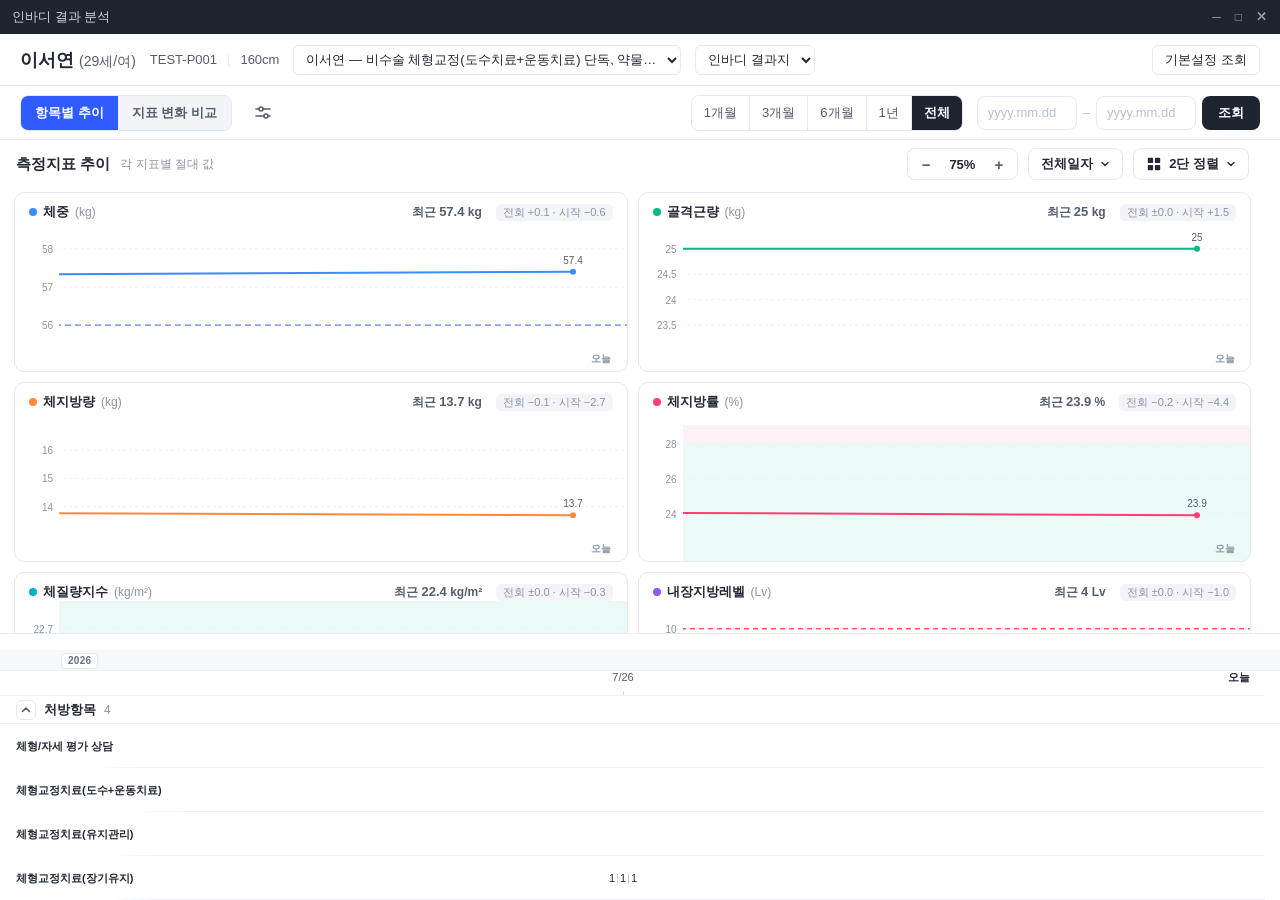
==== commit f4fb1296: "Add files via upload" ====
--- a/index.html
+++ b/index.html
@@ -1,14 +1,81 @@
-<!doctype html>
+<!DOCTYPE html>
 <html lang="ko">
-  <head>
-    <meta charset="UTF-8" />
-    <meta name="viewport" content="width=device-width, initial-scale=1.0" />
-    <title>오름차트 EMR 인바디 결과</title>
-    <script type="module" crossorigin src="/ormchart-prototype/inbody/assets/index-560547ba.js"></script>
-    <link rel="stylesheet" href="/ormchart-prototype/inbody/assets/index-ff8317a7.css">
-  </head>
-  <body>
-    <div id="root"></div>
-    
-  </body>
+<head>
+<meta charset="UTF-8" />
+<meta name="viewport" content="width=device-width, initial-scale=1.0" />
+<title>인바디 결과 분석</title>
+<link rel="stylesheet" href="./styles.css" />
+</head>
+<body>
+<div id="window">
+  <!-- 창 타이틀바 -->
+  <div id="titlebar">
+    <span>인바디 결과 분석</span>
+    <span class="win-controls"><span>─</span><span>□</span><span>✕</span></span>
+  </div>
+
+  <!-- 환자 헤더 -->
+  <div id="patient-bar">
+    <span class="p-name" id="p-name">- <small id="p-agesex"></small></span>
+    <span class="p-meta">
+      <span id="p-chart">-</span><span class="sep">|</span><span id="p-height">-</span>
+    </span>
+    <select id="case-select" title="테스트 케이스 전환"></select>
+    <select><option>인바디 결과지</option></select>
+    <span class="spacer"></span>
+    <button class="btn-outline">기본설정 조회</button>
+  </div>
+
+  <!-- 컨트롤 바 -->
+  <div id="control-bar">
+    <div class="mode-toggle" id="mode-toggle">
+      <button data-mode="trend" class="active">항목별 추이</button>
+      <button data-mode="compare">지표 변화 비교</button>
+    </div>
+
+    <button class="icon-btn" id="metric-btn" title="표시 지표 설정">
+      <svg width="18" height="18" viewBox="0 0 18 18" fill="none" stroke="currentColor" stroke-width="1.6" stroke-linecap="round">
+        <line x1="2" y1="5" x2="16" y2="5"/><circle cx="7" cy="5" r="2" fill="#fff"/>
+        <line x1="2" y1="12" x2="16" y2="12"/><circle cx="12" cy="12" r="2" fill="#fff"/>
+      </svg>
+    </button>
+
+    <span class="spacer"></span>
+
+    <div class="preset-group" id="preset-group">
+      <button data-days="30">1개월</button>
+      <button data-days="90">3개월</button>
+      <button data-days="180">6개월</button>
+      <button data-days="365">1년</button>
+      <button data-days="0" class="active">전체</button>
+    </div>
+
+    <div class="date-range">
+      <input id="date-from" placeholder="yyyy.mm.dd" />
+      <span style="color:#b9c0cd">–</span>
+      <input id="date-to" placeholder="yyyy.mm.dd" />
+      <button class="btn-primary" id="date-apply">조회</button>
+    </div>
+  </div>
+
+  <!-- 표시 지표 설정 팝오버 -->
+  <div id="metric-pop"></div>
+
+  <!-- 메인 -->
+  <div id="main">
+    <div id="main-scroll">
+      <div id="content">
+        <!-- JS 렌더링 -->
+        <div id="crosshair"></div>
+      </div>
+    </div>
+  </div>
+</div>
+
+<!-- 툴팁 플로팅 레이어 (최상위, 클리핑 없음) -->
+<div id="floating"></div>
+
+<script src="./data.js"></script>
+<script src="./app.js"></script>
+</body>
 </html>
--- a/styles.css
+++ b/styles.css
@@ -0,0 +1,477 @@
+/* ── 인바디 결과 분석 v2 ─────────────────────────────────────── */
+:root {
+  --navy: #1e2430;
+  --blue: #2f5bff;
+  --ink: #222834;
+  --ink-2: #555e6d;
+  --ink-3: #8b94a5;
+  --line: #e4e8ef;
+  --line-2: #eef1f6;
+  --bg: #f5f6f8;
+  --card: #ffffff;
+  --left-col-w: 215px; /* 상/하단 좌측 고정 영역 — 1px 오차 없이 동일 */
+  --crosshair: #b9c2d0;
+}
+
+* { box-sizing: border-box; margin: 0; padding: 0; }
+html, body { height: 100%; }
+body {
+  font-family: -apple-system, BlinkMacSystemFont, "Apple SD Gothic Neo", "Pretendard",
+    "Segoe UI", "Malgun Gothic", sans-serif;
+  font-size: 13px;
+  color: var(--ink);
+  background: #d9dce2;
+  font-feature-settings: "lnum" 1, "tnum" 1;
+  overflow: hidden;
+}
+
+#window {
+  display: flex; flex-direction: column;
+  height: 100vh; background: var(--card);
+  box-shadow: 0 8px 40px rgba(20, 26, 40, 0.25);
+}
+
+/* 창 타이틀바 */
+#titlebar {
+  flex: 0 0 34px; display: flex; align-items: center;
+  background: var(--navy); color: #cfd5e2; padding: 0 12px; gap: 8px;
+  user-select: none;
+}
+#titlebar .win-controls { margin-left: auto; display: flex; gap: 14px; color: #9aa3b5; font-size: 12px; }
+
+/* 환자 헤더 */
+#patient-bar {
+  flex: 0 0 52px; display: flex; align-items: center; gap: 14px;
+  padding: 0 20px; border-bottom: 1px solid var(--line);
+}
+#patient-bar .p-name { font-size: 18px; font-weight: 700; }
+#patient-bar .p-name small { font-size: 14px; font-weight: 500; color: var(--ink-2); }
+#patient-bar .p-meta { color: var(--ink-2); display: flex; gap: 10px; align-items: center; }
+#patient-bar .p-meta .sep { color: var(--line); }
+#patient-bar select {
+  height: 30px; border: 1px solid var(--line); border-radius: 6px; padding: 0 8px;
+  color: var(--ink); background: #fff; font-size: 13px;
+}
+#patient-bar .spacer { flex: 1; }
+.btn-outline {
+  height: 30px; padding: 0 12px; border: 1px solid var(--line); border-radius: 6px;
+  background: #fff; color: var(--ink); font-size: 13px; cursor: pointer;
+}
+.btn-outline:hover { border-color: #c9d0dc; }
+/* 차트 헤더 Δ 요약 (기본 제공) */
+.chart-card .head .head-delta {
+  margin-left: 8px; font-weight: 500; font-size: 11px; color: var(--ink-3);
+  background: #f2f4f8; border-radius: 5px; padding: 1px 7px;
+}
+
+/* 컨트롤 바 */
+#control-bar {
+  flex: 0 0 54px; display: flex; align-items: center; gap: 14px;
+  padding: 0 20px; border-bottom: 1px solid var(--line);
+  flex-wrap: nowrap; white-space: nowrap;
+}
+.mode-toggle { display: flex; border: 1px solid var(--line); border-radius: 8px; overflow: hidden; }
+.mode-toggle button {
+  height: 34px; padding: 0 14px; border: 0; background: #f2f4f8; color: var(--ink-2);
+  font-size: 13px; font-weight: 600; cursor: pointer;
+}
+.mode-toggle button.active { background: var(--blue); color: #fff; }
+
+.zoom-box {
+  display: flex; align-items: center; gap: 4px;
+  border: 1px solid var(--line); border-radius: 8px; height: 34px; padding: 0 6px;
+}
+.zoom-box button {
+  border: 0; background: none; font-size: 13px; color: var(--ink-2); cursor: pointer;
+  padding: 4px 6px; font-weight: 600;
+}
+.zoom-box button:disabled { color: #c3c9d4; cursor: default; } /* 한계점 Dim */
+.zoom-box .pct { font-weight: 700; min-width: 40px; text-align: center; }
+
+.icon-btn {
+  width: 34px; height: 34px; border: 0; background: none; cursor: pointer;
+  color: var(--ink-2); border-radius: 8px; display: flex; align-items: center; justify-content: center;
+}
+.icon-btn:hover { background: #f2f4f8; }
+.icon-btn.active { color: var(--blue); }
+.icon-btn:disabled { color: #c3c9d4; cursor: default; }
+.icon-btn:disabled:hover { background: none; }
+
+#control-bar .spacer { flex: 1; }
+
+.preset-group { display: flex; border: 1px solid var(--line); border-radius: 8px; overflow: hidden; }
+.preset-group button {
+  height: 34px; padding: 0 12px; background: #fff; border: 0; border-right: 1px solid var(--line);
+  color: var(--ink-2); cursor: pointer; font-size: 13px;
+}
+.preset-group button:last-child { border-right: 0; }
+.preset-group button.active { background: var(--navy); color: #fff; font-weight: 700; }
+
+.date-range { display: flex; align-items: center; gap: 6px; }
+.date-range input {
+  width: 100px; height: 34px; border: 1px solid var(--line); border-radius: 8px;
+  padding: 0 10px; font-size: 13px; color: var(--ink);
+}
+.date-range input::placeholder { color: #b9c0cd; }
+.btn-primary {
+  height: 34px; padding: 0 16px; background: var(--navy); color: #fff; border: 0;
+  border-radius: 8px; font-size: 13px; font-weight: 700; cursor: pointer;
+}
+
+.layout-toggle { display: flex; gap: 2px; }
+
+/* 설정 팝오버 */
+#metric-pop {
+  position: absolute; z-index: 3000; background: #fff; border: 1px solid var(--line);
+  border-radius: 10px; box-shadow: 0 8px 24px rgba(20,26,40,.14); padding: 10px 12px;
+  display: none; min-width: 180px;
+}
+#metric-pop.open { display: block; }
+#metric-pop .mp-title { font-weight: 700; margin-bottom: 8px; color: var(--ink-2); font-size: 12px; }
+#metric-pop label { display: flex; gap: 8px; align-items: center; padding: 4px 0; cursor: pointer; }
+#metric-pop .dot { width: 8px; height: 8px; border-radius: 50%; }
+
+/* ── 메인 ──────────────────────────────────────────────────── */
+#main { flex: 1; overflow: hidden; position: relative; background: var(--bg); }
+/* 메인 스크롤러는 더 이상 직접 스크롤하지 않음 — 영역별 독립 스크롤 컨테이너의 부모 */
+#main-scroll {
+  height: 100%; overflow: hidden; position: relative;
+  display: flex; flex-direction: column;
+}
+#content { position: relative; flex: 1; min-height: 0; display: flex; flex-direction: column; }
+/* 영역별 독립 세로 스크롤: 차트 영역만 스크롤 — 하단 처방 블록은 항상 고정
+   세로 스크롤바 공간 상시 예약(gutter stable)으로 폭 변화/재렌더 진동 방지 */
+#charts-vscroll, #cmp-vscroll {
+  flex: 1 1 0; min-height: 0;
+  overflow-y: auto; overflow-x: hidden;
+  scrollbar-gutter: stable;
+  overscroll-behavior: contain; /* 경계 도달 시 처방/다른 영역으로 스크롤 전파 금지 */
+  position: relative;
+  background: #fff; /* 차트 하단/거터 잔여 영역도 화이트 유지 */
+}
+
+/* 리스트/카드 공용 섹션 골격 */
+.sect { display: flex; background: var(--card); }
+.sect-left {
+  flex: 0 0 var(--left-col-w); width: var(--left-col-w);
+  border-right: 1px solid var(--line-2);
+  display: flex; flex-direction: column; align-items: flex-start; justify-content: flex-start;
+  gap: 4px; padding: 14px 16px;
+}
+.sect-left .stick { position: sticky; top: 160px; text-align: left; }
+.sect-left .stick .t2 { margin-top: 4px; }
+.sect-left .t1 { font-size: 15px; font-weight: 700; }
+.sect-left .t2 { font-size: 12px; color: var(--ink-3); }
+.sect-body { flex: 1; min-width: 0; position: relative; }
+
+#charts-sect { background: #fff; border-bottom: 1px solid var(--line); }
+/* 섹션 헤더 행 (좌측 고정 열 대체) — 우측에 그래프 컨트롤(줌/풀다운) 배치 */
+.area-head { display: flex; align-items: center; gap: 10px; padding: 8px 16px 2px; background: #fff; }
+.area-head .t1 { font-size: 15px; font-weight: 700; }
+.area-head .t2 { font-size: 12px; color: var(--ink-3); }
+.area-head .spacer { flex: 1; }
+
+/* 그래프 헤더 컨트롤 그룹 */
+.head-controls { display: flex; align-items: center; gap: 10px; }
+.head-controls .zoom-box { height: 32px; background: #fff; }
+.head-controls .zoom-box button { font-size: 15px; padding: 2px 8px; line-height: 1; }
+
+/* 호버 풀다운 메뉴 (결과모아보기 / 정렬 방식) */
+.dd { position: relative; }
+.dd-btn {
+  display: flex; align-items: center; gap: 7px; height: 32px; padding: 0 12px;
+  border: 1px solid var(--line); border-radius: 8px; background: #fff;
+  font-size: 13px; font-weight: 600; color: var(--ink); cursor: pointer;
+}
+.dd-btn svg { flex: 0 0 auto; }
+.dd:hover .dd-btn { border-color: #c9d0dc; background: #fafbfc; }
+/* 메뉴 레이어: 버튼과의 간격은 padding으로 확보 — 호버 연속성 유지 */
+.dd-menu { position: absolute; top: 100%; right: 0; display: none; z-index: 1200; padding-top: 4px; }
+.dd:hover .dd-menu { display: block; }
+.dd-box {
+  background: #fff; border: 1px solid var(--line); border-radius: 10px;
+  box-shadow: 0 8px 24px rgba(20, 26, 40, 0.14); padding: 4px; min-width: 140px;
+}
+.dd-item {
+  display: flex; align-items: center; gap: 8px; padding: 7px 10px; border-radius: 7px;
+  font-size: 13px; color: var(--ink); cursor: pointer; white-space: nowrap;
+}
+.dd-item:hover { background: #f2f4f8; }
+.dd-item.sel { font-weight: 700; color: var(--blue); }
+.dd-item .dd-check { margin-left: auto; }
+.dd-item svg { flex: 0 0 auto; }
+
+/* 차트 행(리스트형) */
+.chart-rows { padding: 10px 14px 4px; display: flex; flex-direction: column; gap: 10px; }
+.chart-card {
+  background: #fff; border: 1px solid var(--line); border-radius: 10px;
+  position: relative; overflow: hidden;
+}
+.chart-card .head {
+  display: flex; align-items: center; gap: 6px; padding: 10px 14px 0; font-weight: 700; font-size: 13px;
+}
+.chart-card .head .dot { width: 8px; height: 8px; border-radius: 50%; }
+.chart-card .head .unit { color: var(--ink-3); font-weight: 400; font-size: 12px; }
+.chart-card .head .latest { margin-left: auto; color: var(--ink-2); font-size: 12px; }
+.chart-card .head .latest b { font-size: 13px; }
+.chart-scroll { overflow: hidden; position: relative; }
+.chart-scroll svg { display: block; }
+
+/* 카드형 그리드 */
+.card-grid {
+  padding: 10px 14px 4px; display: grid; grid-template-columns: 1fr 1fr; gap: 10px;
+}
+
+/* 마스터 가로 스크롤바 (하단 고정 블록 최상단 행) — 스트립 내 세로 센터 정렬 */
+#master-scroll {
+  overflow-x: auto; overflow-y: hidden; height: 8px; background: var(--card);
+}
+#master-scroll .spacer { height: 1px; }
+#master-scroll::-webkit-scrollbar { height: 8px; }
+#master-scroll::-webkit-scrollbar-thumb { background: #c8cfdb; border-radius: 4px; }
+
+/* ── 하단 고정 블록: 스크롤바 + 독립 날짜 축 + 처방항목 ─────── */
+/* 하단 처방 모듈: 상단 모듈 라인으로 구획 */
+#bottom-block {
+  position: relative; z-index: 45; background: #fff;
+  border-top: 1px solid var(--line);
+  flex: 0 0 auto;
+  /* 차트 영역의 스크롤바 예약폭과 동일한 우측 인셋 — 축/처방/차트의 X 좌표계 정렬 유지 */
+  padding-right: var(--sbw, 0px);
+}
+/* 독립 날짜 축 행 (전체 폭) */
+#axis-sect, #rx-title-sect, #rx-sect { background: #fff; }
+/* 처방 목록: 독립 세로 스크롤 (마우스 위치 기반) — 부모로의 스크롤 전파 차단 */
+#rx-sect { position: relative; overflow-y: auto; overscroll-behavior: contain; scrollbar-gutter: stable; }
+#axis-body { overflow: hidden; position: relative; }
+/* 연도 밴드: 스크롤 컨테이너 밖(#axis-sect)에 그려 가로 스크롤과 무관하게
+   좌우 끝까지 항상 채워진 면+라인 유지 */
+#axis-sect { position: relative; }
+#axis-sect::before {
+  content: ''; position: absolute; top: 0; left: 0; right: 0; height: 20px;
+  background: #f7f8fa; border-bottom: 1px solid var(--line-2);
+  pointer-events: none;
+}
+#axis-body { position: relative; z-index: 1; }
+.axis-head {
+  height: 46px; border-bottom: 1px solid var(--line-2); position: relative; color: var(--ink-2);
+}
+.axis-head .yr-row { display: none; } /* 밴드는 #axis-body::before 가 전체 폭으로 담당 */
+.axis-head .dlabel {
+  position: absolute; transform: translateX(-50%); white-space: nowrap; line-height: 1.2;
+  bottom: 11px;
+}
+.axis-head .dlabel.today { font-weight: 700; color: var(--ink); }
+/* 처방항목 타이틀 행 (축 아래 독립 행) */
+#rx-left-title { padding: 0; justify-content: center; }
+/* 슬림 헤더: 기능(전체 클릭 접기/펴기) 유지하며 세로 점유 최소화 */
+.rx-title {
+  display: flex; align-items: center; gap: 8px; font-weight: 700; font-size: 13px;
+  height: 28px; padding: 0 16px; border-bottom: 1px solid var(--line-2);
+  cursor: pointer; user-select: none; width: 100%;
+}
+.rx-title .rx-toggle { width: 20px; height: 20px; }
+.rx-title-body { height: 28px; border-bottom: 1px solid var(--line-2); background: #fff; }
+#rx-sect { }
+#rx-left { align-items: stretch; justify-content: flex-start; padding: 0; }
+.rx-toggle {
+  width: 24px; height: 24px; border: 1px solid var(--line); border-radius: 6px;
+  background: #fff; color: var(--ink-2); cursor: pointer;
+  display: inline-flex; align-items: center; justify-content: center; padding: 0;
+}
+.rx-toggle:hover { background: #f2f4f8; border-color: #c9d0dc; }
+.rx-toggle svg { transition: none; }
+#rx-title-sect.collapsed .rx-toggle svg { transform: rotate(180deg); }
+#rx-sect.collapsed { display: none; }
+.rx-count { font-weight: 400; color: var(--ink-3); font-size: 12px; }
+#rx-left .rx-row-name {
+  height: 44px; display: flex; flex-direction: column; justify-content: center;
+  padding: 0 16px; border-bottom: 1px solid var(--line-2); font-weight: 700; font-size: 13px;
+}
+#rx-left .rx-row-name small { font-weight: 400; color: var(--ink-3); font-size: 11px; }
+#rx-body { overflow: hidden; position: relative; }
+#rx-canvas { position: relative; }
+.dtick {
+  position: absolute; bottom: 0; width: 0; height: 4px;
+  border-left: 1px solid #d5dae3;
+}
+.dtick.visit { height: 7px; border-left-color: #a7b0bf; }
+.yr-label {
+  position: absolute; top: 3px; font-size: 10px; font-weight: 700; color: #667085;
+  letter-spacing: 0.03em; white-space: nowrap; z-index: 2;
+  background: #fff; border: 1px solid var(--line); border-radius: 4px;
+  padding: 0 6px; line-height: 1.4;
+}
+/* 행 줄무늬는 연도 세로 밴드와 충돌(체커보드)하므로 미사용 — 행 구분은 하단 보더로 */
+.rx-row { height: 44px; border-bottom: 1px solid var(--line-2); position: relative; }
+/* 셀 폰트는 날짜 라벨과 동일한 11px, 라운드는 숫자에 밀착하는 최소형 */
+.rx-cell {
+  position: absolute; top: 50%; transform: translate(-50%, -50%);
+  font-size: 11px; color: var(--ink); white-space: nowrap;
+  padding: 2px 3px; border-radius: 7px;
+}
+/* 항목명: 행 좌측(세로 중앙) 라벨 — 데이터 시작점(PAD_L)이 목록 폭에 맞춰 시작 */
+.rx-names { position: absolute; left: 0; top: 0; pointer-events: none; z-index: 5; }
+.rx-name-float {
+  position: absolute; left: 0; height: 44px; display: flex; align-items: center;
+  font-weight: 700; font-size: 11px; color: var(--ink);
+  padding: 0 24px 0 16px;
+  background: linear-gradient(90deg, #fff 70%, rgba(255, 255, 255, 0));
+  white-space: nowrap;
+}
+/* 밀집 구간: 추이 그래프와 동일한 원형 점 표기 */
+.rx-dot {
+  position: absolute; top: 50%; width: 6px; height: 6px;
+  margin: -3px 0 0 -3px; border-radius: 50%; background: #a7b0bf;
+}
+/* 전체 노출 셀: 툴팁 통일성(회의 확정) — 호버 시 레이어 팝업 */
+.rx-cell.plain { cursor: pointer; }
+.rx-cell.plain:hover { background: rgba(47, 91, 255, 0.08); }
+/* 용량 단독 셀: 원(칩 배경) 없이 숫자만 표기 → 호버 시 상세 툴팁 (호버/동기 강조만 배경) */
+.rx-cell.more {
+  cursor: pointer; min-width: 14px; text-align: center;
+}
+.rx-cell.more:hover { background: rgba(47, 91, 255, 0.12); }
+/* 크로스헤어 동기 강조는 압축 칩에만 — 전체 노출 셀(1|1|1)은 배경/호버 없음 */
+.rx-cell.more.hl { background: rgba(47, 91, 255, 0.10); }
+.rx-cell .bar { color: #c3c9d4; padding: 0 1px; }
+
+/* ── 지표 변화 비교 ───────────────────────────────────────── */
+#compare-wrap { display: flex; background: var(--card); }
+/* 하단 여백 12px 확보 — 차트 박스와 처방 블록 사이 화이트 간격 */
+#compare-center { flex: 1; min-width: 0; position: relative; padding: 12px 0 12px 0; }
+#compare-center .cmp-head {
+  padding: 0 16px 6px; display: flex; align-items: center; gap: 16px;
+}
+#compare-center .cmp-head .t1 { font-weight: 700; font-size: 14px; }
+#compare-center .cmp-head .t2 { color: var(--ink-3); font-size: 12px; }
+#compare-scroll { overflow: hidden; position: relative; }
+/* 범례: 타이틀 행 우측 배치 */
+#compare-legend {
+  display: flex; gap: 14px; justify-content: flex-end; flex-wrap: wrap;
+  margin-left: auto; padding-bottom: 1px;
+}
+#compare-legend .lg { display: flex; gap: 6px; align-items: center; font-size: 12px; color: var(--ink-2); cursor: pointer; }
+#compare-legend .lg.off { opacity: 0.35; }
+#compare-legend .lg .sw { width: 18px; height: 3px; border-radius: 2px; }
+/* 우측 열: 비어 있어도 전체 높이 흰색 단 구조 — 모듈 라인이 하단까지 이어짐 */
+#mini-col {
+  flex: 0 0 258px; width: 258px; background: #fff;
+  border-left: 1px solid var(--line);
+  display: flex; flex-direction: column;
+  position: relative;
+}
+/* 좌우 영역 크기 조절 스플리터 (경계 드래그) */
+#mini-splitter {
+  position: absolute; left: -5px; top: 0; bottom: 0; width: 10px;
+  cursor: col-resize; z-index: 20;
+}
+#mini-splitter:hover, #mini-splitter:active { background: rgba(47, 91, 255, 0.12); }
+/* 경계선 호버 시 나타나는 좌우 그립 아이콘 */
+.split-grip {
+  position: absolute; top: 50%; left: 50%; transform: translate(-50%, -50%);
+  width: 24px; height: 24px; border-radius: 50%;
+  background: #fff; border: 1px solid var(--line);
+  box-shadow: 0 2px 8px rgba(20, 26, 40, 0.12);
+  display: flex; align-items: center; justify-content: center;
+  color: var(--ink-2); opacity: 0; transition: opacity 0.12s;
+  pointer-events: none;
+}
+#mini-splitter:hover .split-grip, #mini-splitter:active .split-grip { opacity: 1; }
+/* 측정 지표 추이 패널: 우측 열을 가득 채우는 독립 세로 스크롤 — 가로 스크롤 없음(폭 반응형) */
+#mini-panel {
+  flex: 1; min-height: 0;
+  overflow-y: auto; overflow-x: hidden; background: #fff;
+  overscroll-behavior: contain;
+  scrollbar-gutter: stable;
+}
+#mini-panel .mini-title {
+  font-weight: 700; font-size: 14px; padding: 12px 14px 6px; border-bottom: 1px solid var(--line-2);
+}
+.mini-card { padding: 8px 10px 2px; border-bottom: 1px solid var(--line-2); position: relative; }
+.mini-card .m-head { display: flex; gap: 6px; align-items: center; font-size: 12px; font-weight: 700; }
+.mini-card .m-head .dot { width: 7px; height: 7px; border-radius: 50%; }
+.mini-card .m-head .unit { color: var(--ink-3); font-weight: 400; font-size: 11px; }
+.mini-card svg { display: block; }
+
+/* ── 크로스헤어 & 플로팅 레이어 ───────────────────────────── */
+#crosshair {
+  position: absolute; top: 0; bottom: 0; width: 0;
+  border-left: 1px dashed var(--crosshair);
+  pointer-events: none; display: none; z-index: 60;
+}
+/* 동기화 수직 점선(비교 중앙↔처방, 카드별, 미니맵) */
+.vline {
+  position: absolute; top: 0; bottom: 0; width: 0;
+  border-left: 1px dashed var(--crosshair);
+  pointer-events: none; display: none; z-index: 60;
+}
+#floating {
+  position: fixed; inset: 0; pointer-events: none; z-index: 2000; overflow: visible;
+}
+.tip {
+  position: absolute; background: #fff; border: 1px solid var(--line);
+  border-radius: 10px; box-shadow: 0 6px 20px rgba(20, 26, 40, 0.065);
+  padding: 10px 12px; min-width: 148px; pointer-events: none;
+  font-size: 12px;
+}
+.tip.pinned { pointer-events: auto; }
+/* 중첩 레이어 접근성: 핀 고정 상태에서 호버한 레이어를 즉시 최상단으로 */
+.tip.pinned:hover {
+  z-index: 3000 !important;
+  box-shadow: 0 8px 24px rgba(20, 26, 40, 0.18);
+}
+/* 호버 타겟: 블루 아웃라인만 (별도 글로우 없음) */
+.tip.target { border-color: #6e8bff; }
+.tip .t-head { display: flex; align-items: center; gap: 8px; font-size: 13px; font-weight: 700; margin-bottom: 6px; }
+.tip .t-head .code { font-weight: 400; color: var(--ink-3); font-size: 11px; margin-left: auto; }
+/* 직전 측정 참조(LOCF) 배지 */
+.tip .ref-badge {
+  font-size: 10px; font-weight: 400; color: var(--ink-3);
+  background: #f2f4f8; border-radius: 4px; padding: 1px 6px; margin-left: 6px;
+}
+.tip .t-close {
+  border: 0; background: none; color: #aab2c0; cursor: pointer; font-size: 12px;
+  padding: 0 0 0 4px; line-height: 1;
+}
+.tip .t-row { display: flex; gap: 6px; color: var(--ink-3); line-height: 1.7; white-space: nowrap; }
+.tip .t-row .v { color: var(--ink); }
+.tip .t-row .v.accent { font-weight: 700; }
+.tip .t-row .dot { width: 7px; height: 7px; border-radius: 50%; display: inline-block; margin: 5px 2px 0 0; }
+.tip .t-note { margin-top: 6px; padding: 5px 8px; background: #f4f6fa; border-radius: 6px; color: var(--ink-2); white-space: nowrap; }
+
+/* 값 라벨/포인트 */
+.pt-label { font-size: 10px; fill: var(--ink-2); }
+.axis-tick { font-size: 10px; fill: var(--ink-3); }
+.mini-tick { font-size: 9px; fill: var(--ink-3); }
+
+/* 드래그 패닝 커서 */
+.pannable { cursor: grab; }
+.pannable.panning { cursor: grabbing; }
+
+/* 안내 배지(빈 상태 등) */
+.empty-hint { padding: 30px; color: var(--ink-3); text-align: center; }
+/* 초기 Empty 화면 */
+.empty-screen {
+  flex: 1; min-height: 70vh; display: flex; flex-direction: column;
+  align-items: center; justify-content: center; gap: 8px;
+  background: #fff; text-align: center;
+}
+.empty-screen .empty-title { margin-top: 10px; font-size: 16px; font-weight: 700; color: var(--ink-2); }
+.empty-screen .empty-desc { font-size: 13px; color: var(--ink-3); line-height: 1.7; }
+/* 처방항목 상/하 스플리터 (하단 블록 상단 경계) */
+#rx-vsplitter {
+  position: absolute; top: -5px; left: 0; right: 0; height: 10px;
+  cursor: row-resize; z-index: 46;
+}
+#rx-vsplitter:hover, #rx-vsplitter:active { background: rgba(47, 91, 255, 0.12); }
+#rx-vsplitter .split-grip {
+  position: absolute; top: 50%; left: 50%; transform: translate(-50%, -50%);
+  width: 24px; height: 24px; border-radius: 50%;
+  background: #fff; border: 1px solid var(--line);
+  box-shadow: 0 2px 8px rgba(20, 26, 40, 0.12);
+  display: flex; align-items: center; justify-content: center;
+  color: var(--ink-2); opacity: 0; transition: opacity 0.12s;
+  pointer-events: none;
+}
+#rx-vsplitter:hover .split-grip, #rx-vsplitter:active .split-grip { opacity: 1; }
